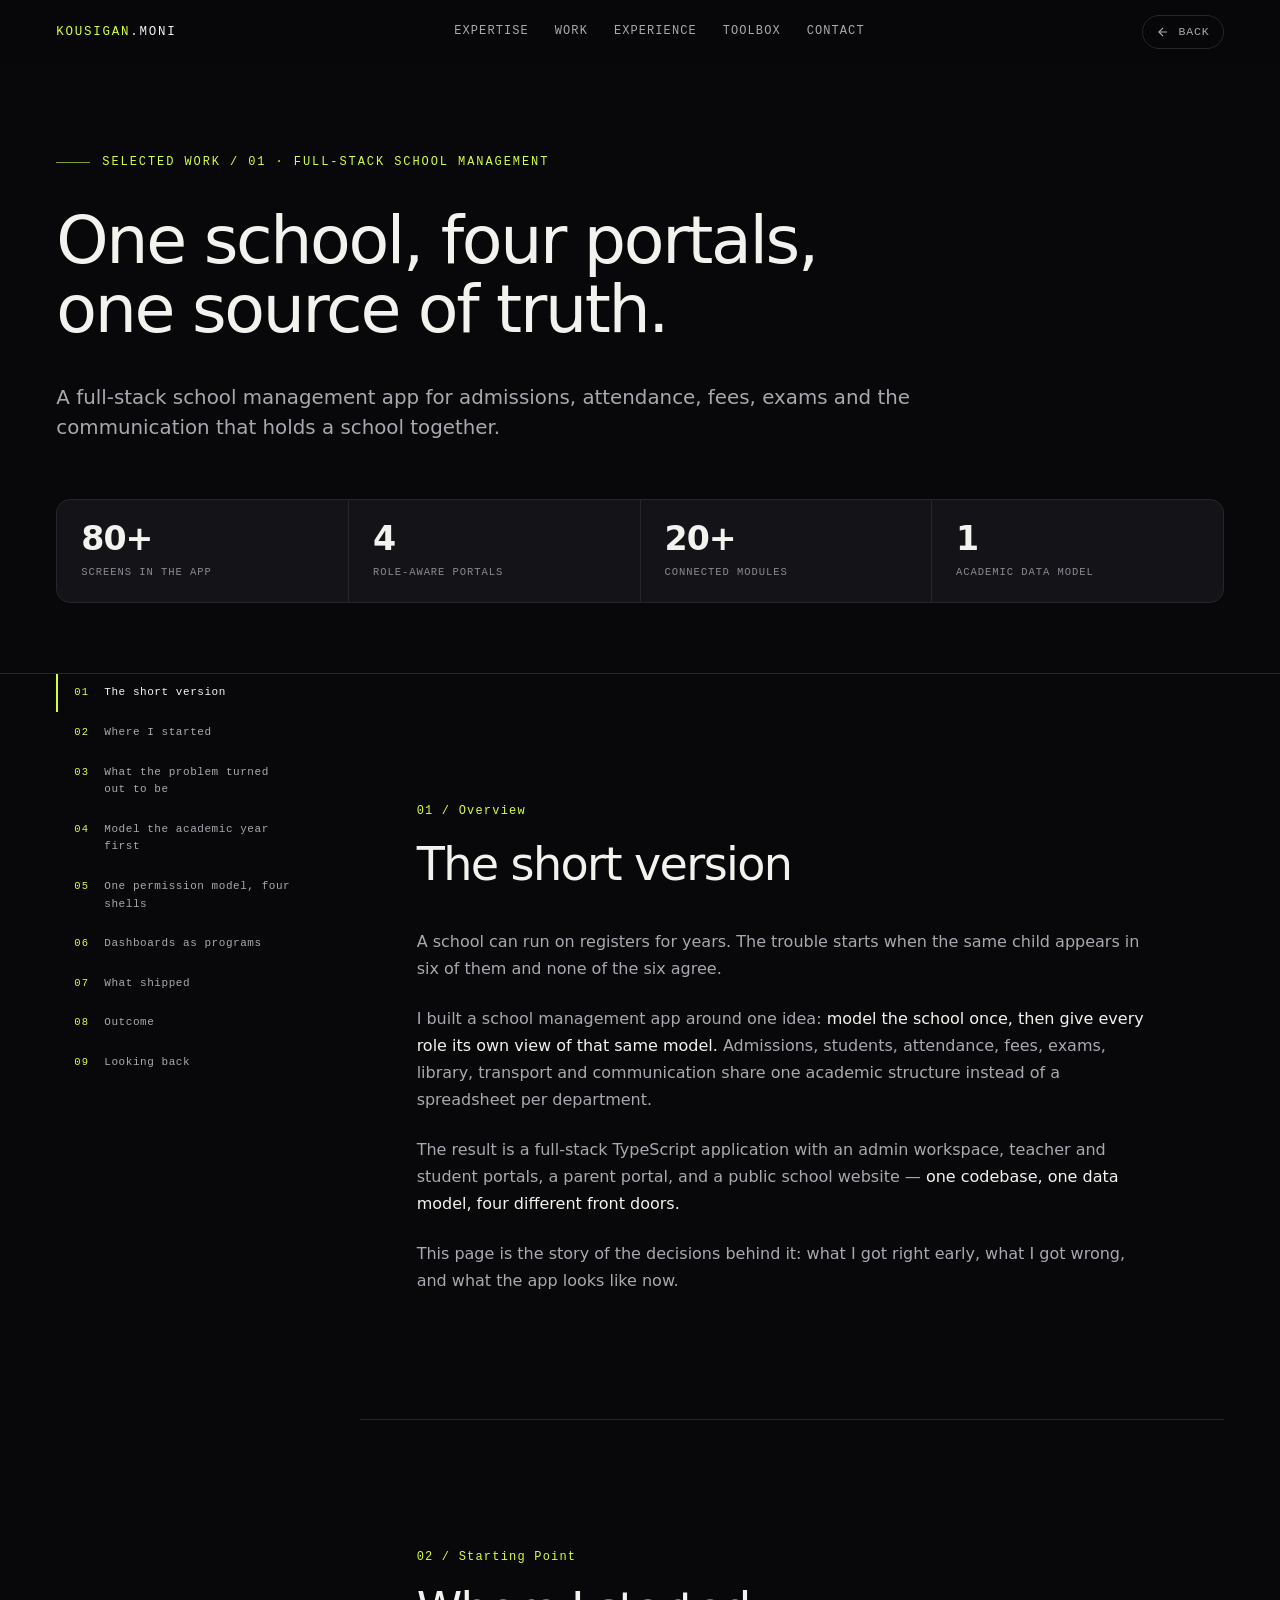
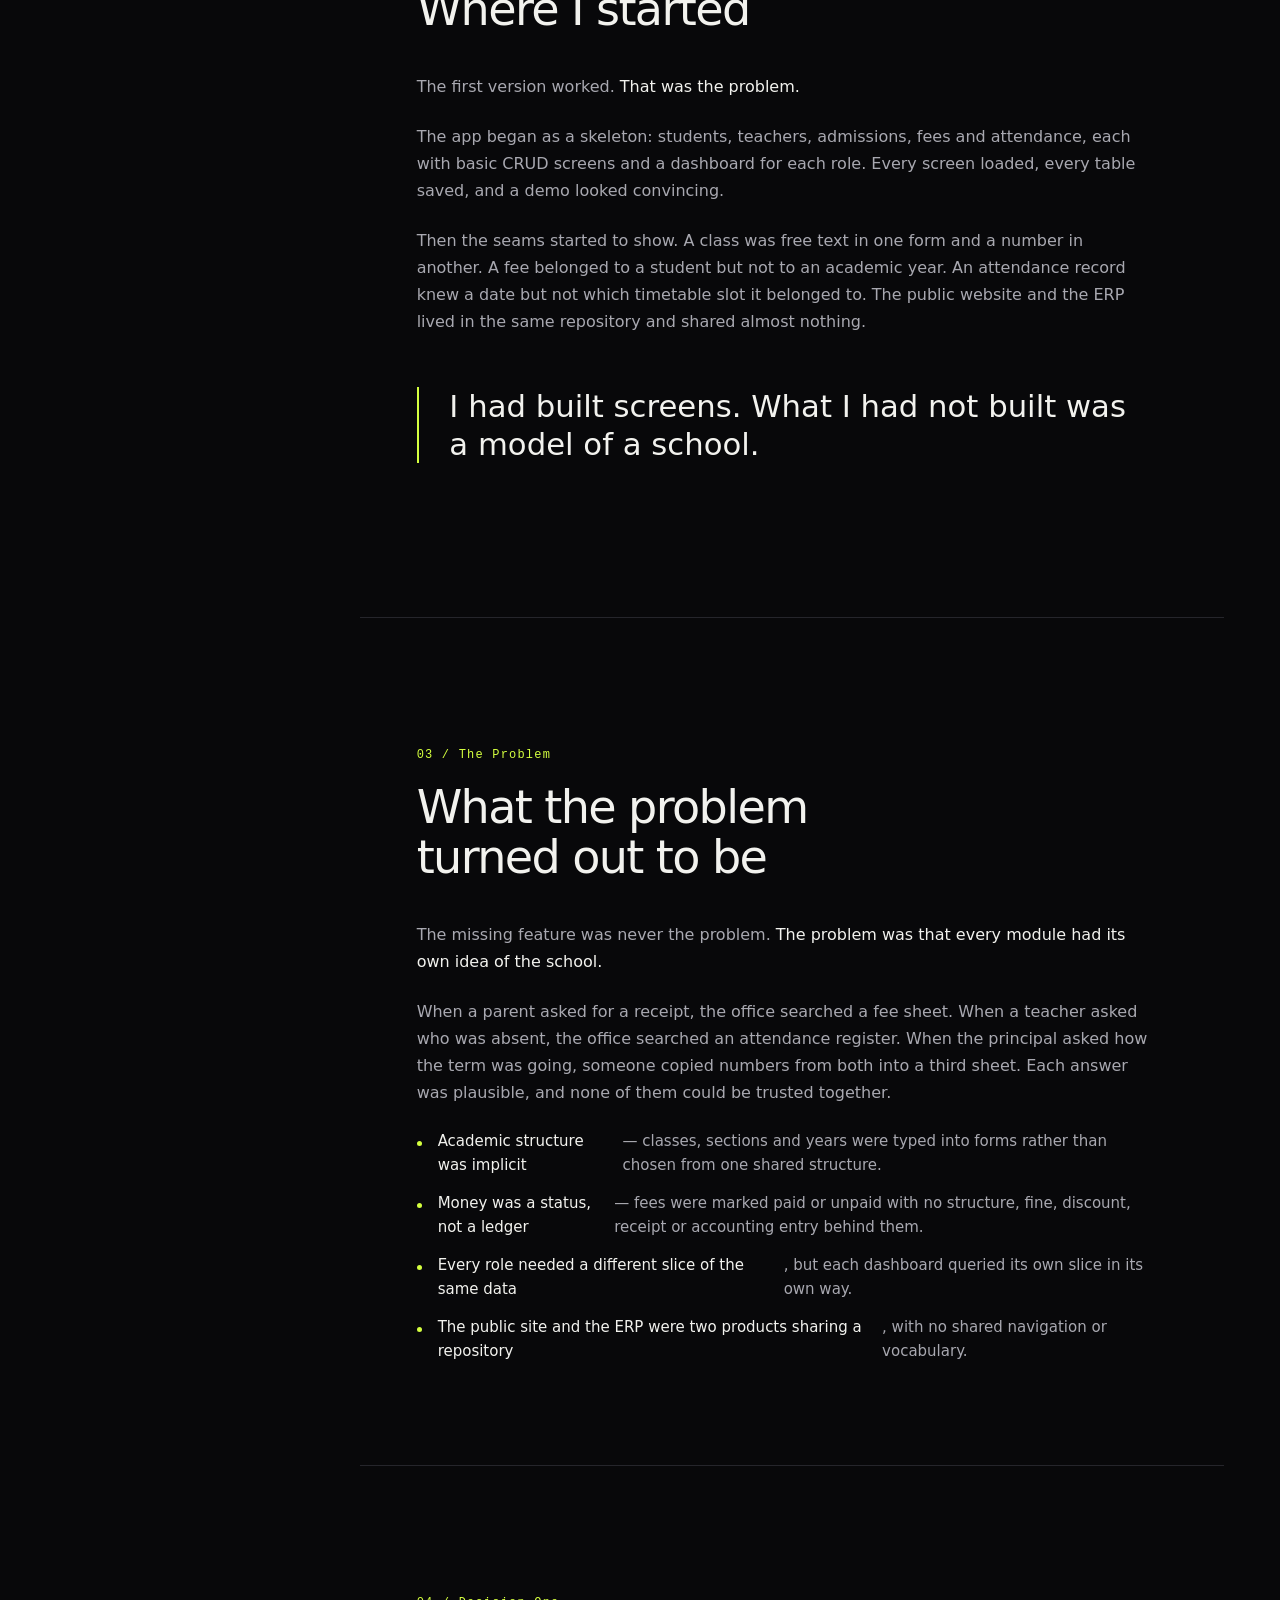
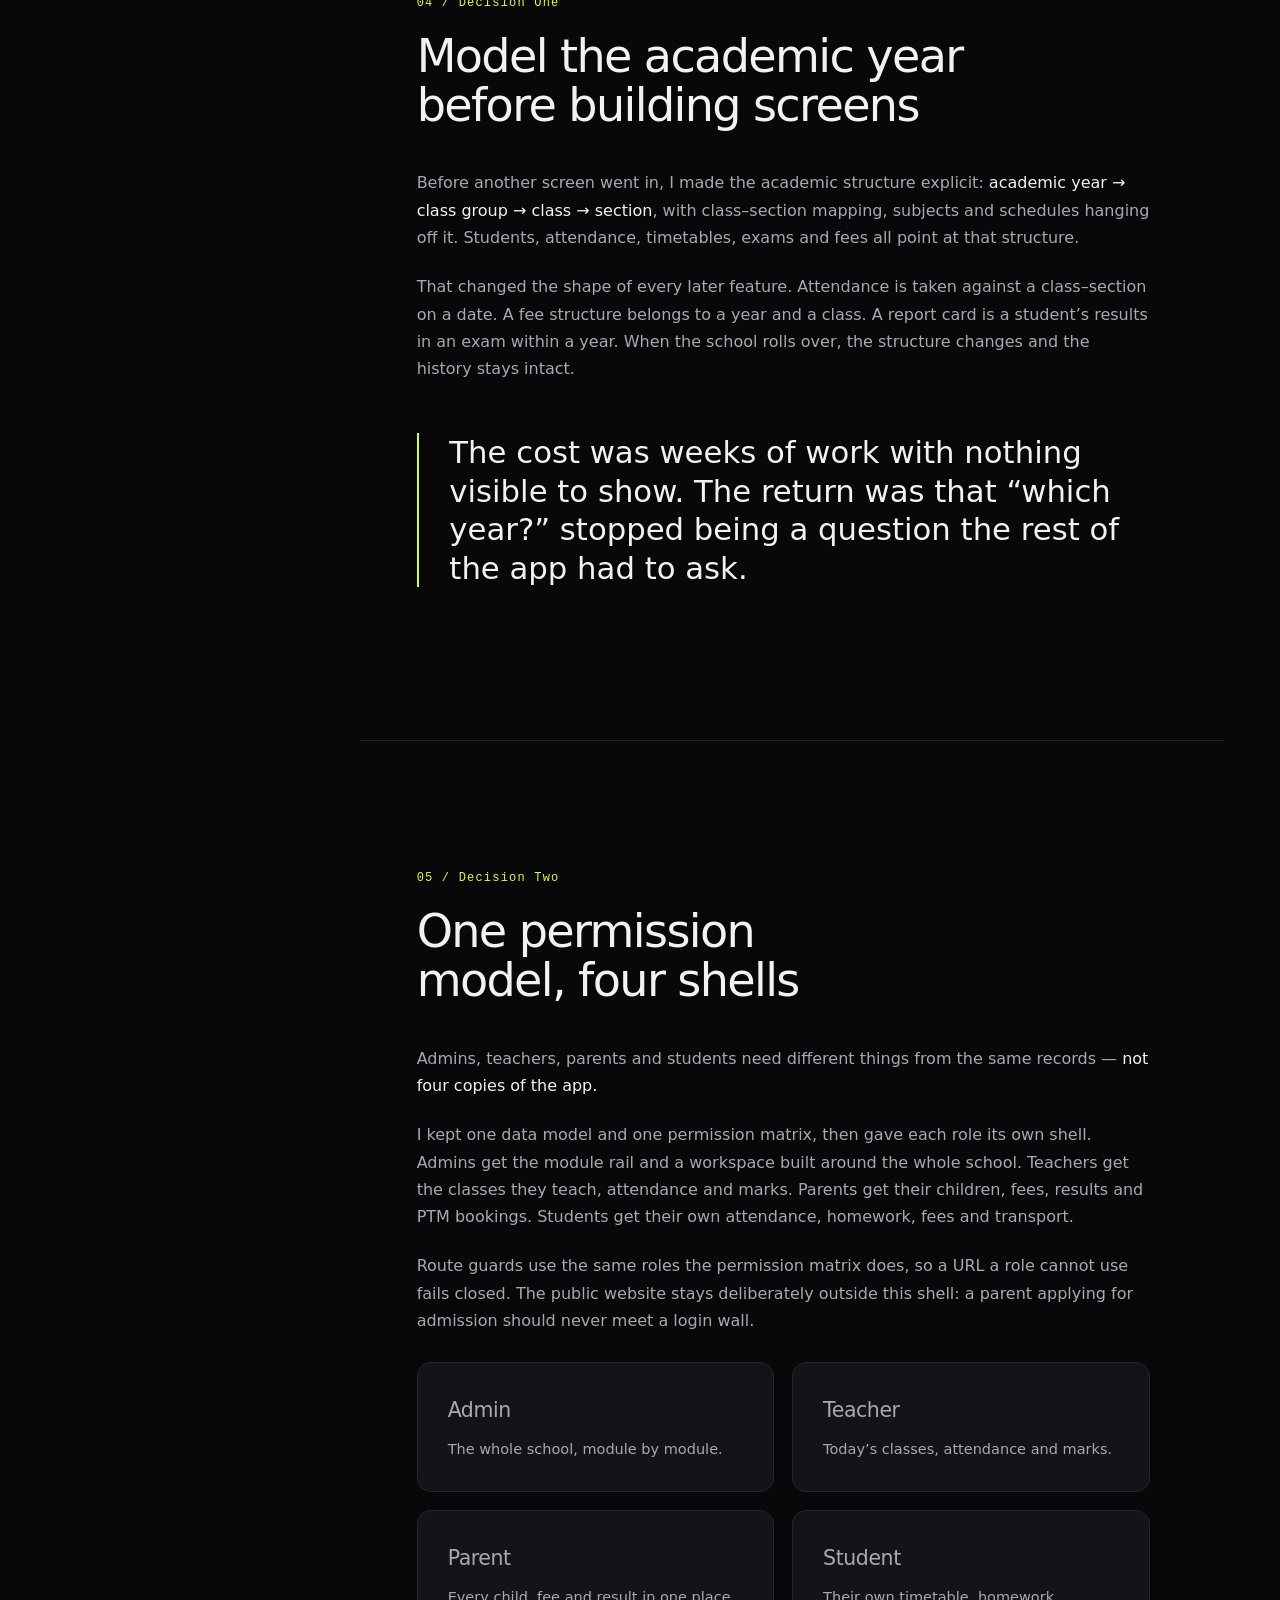
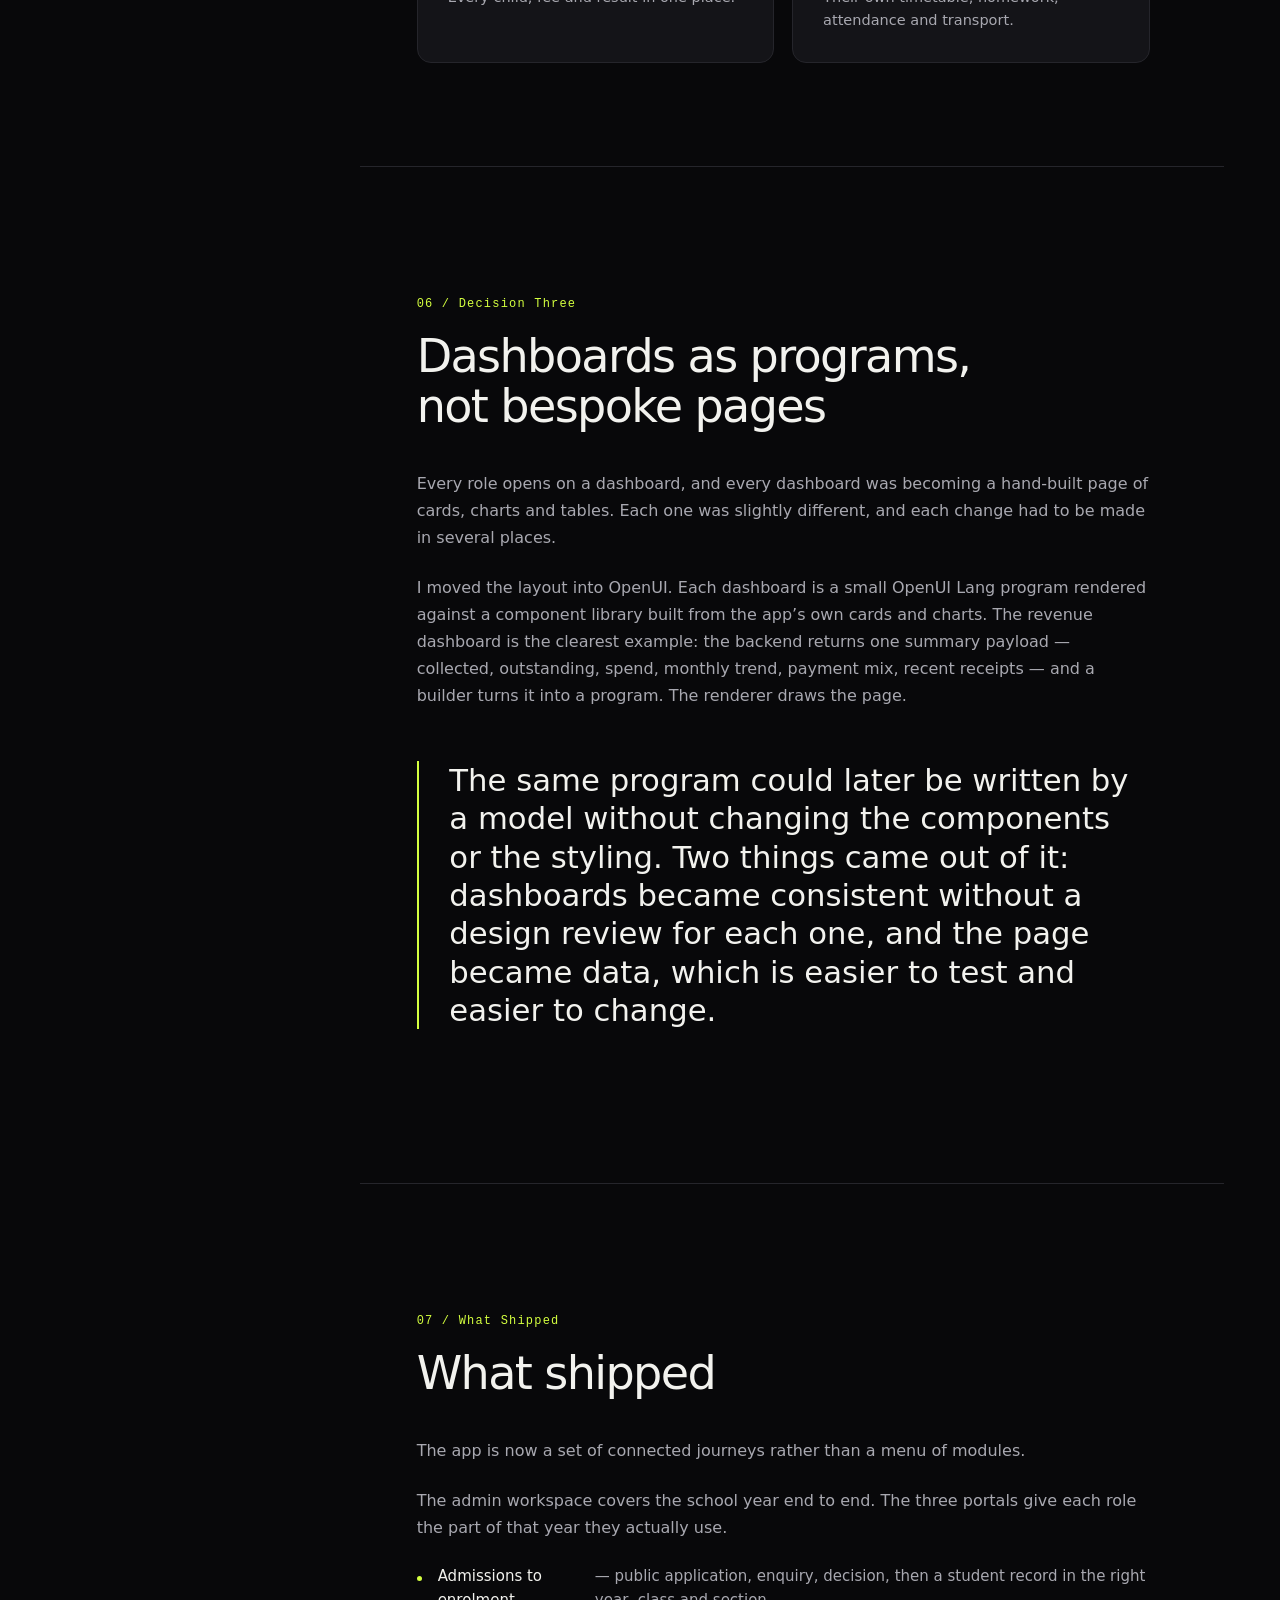
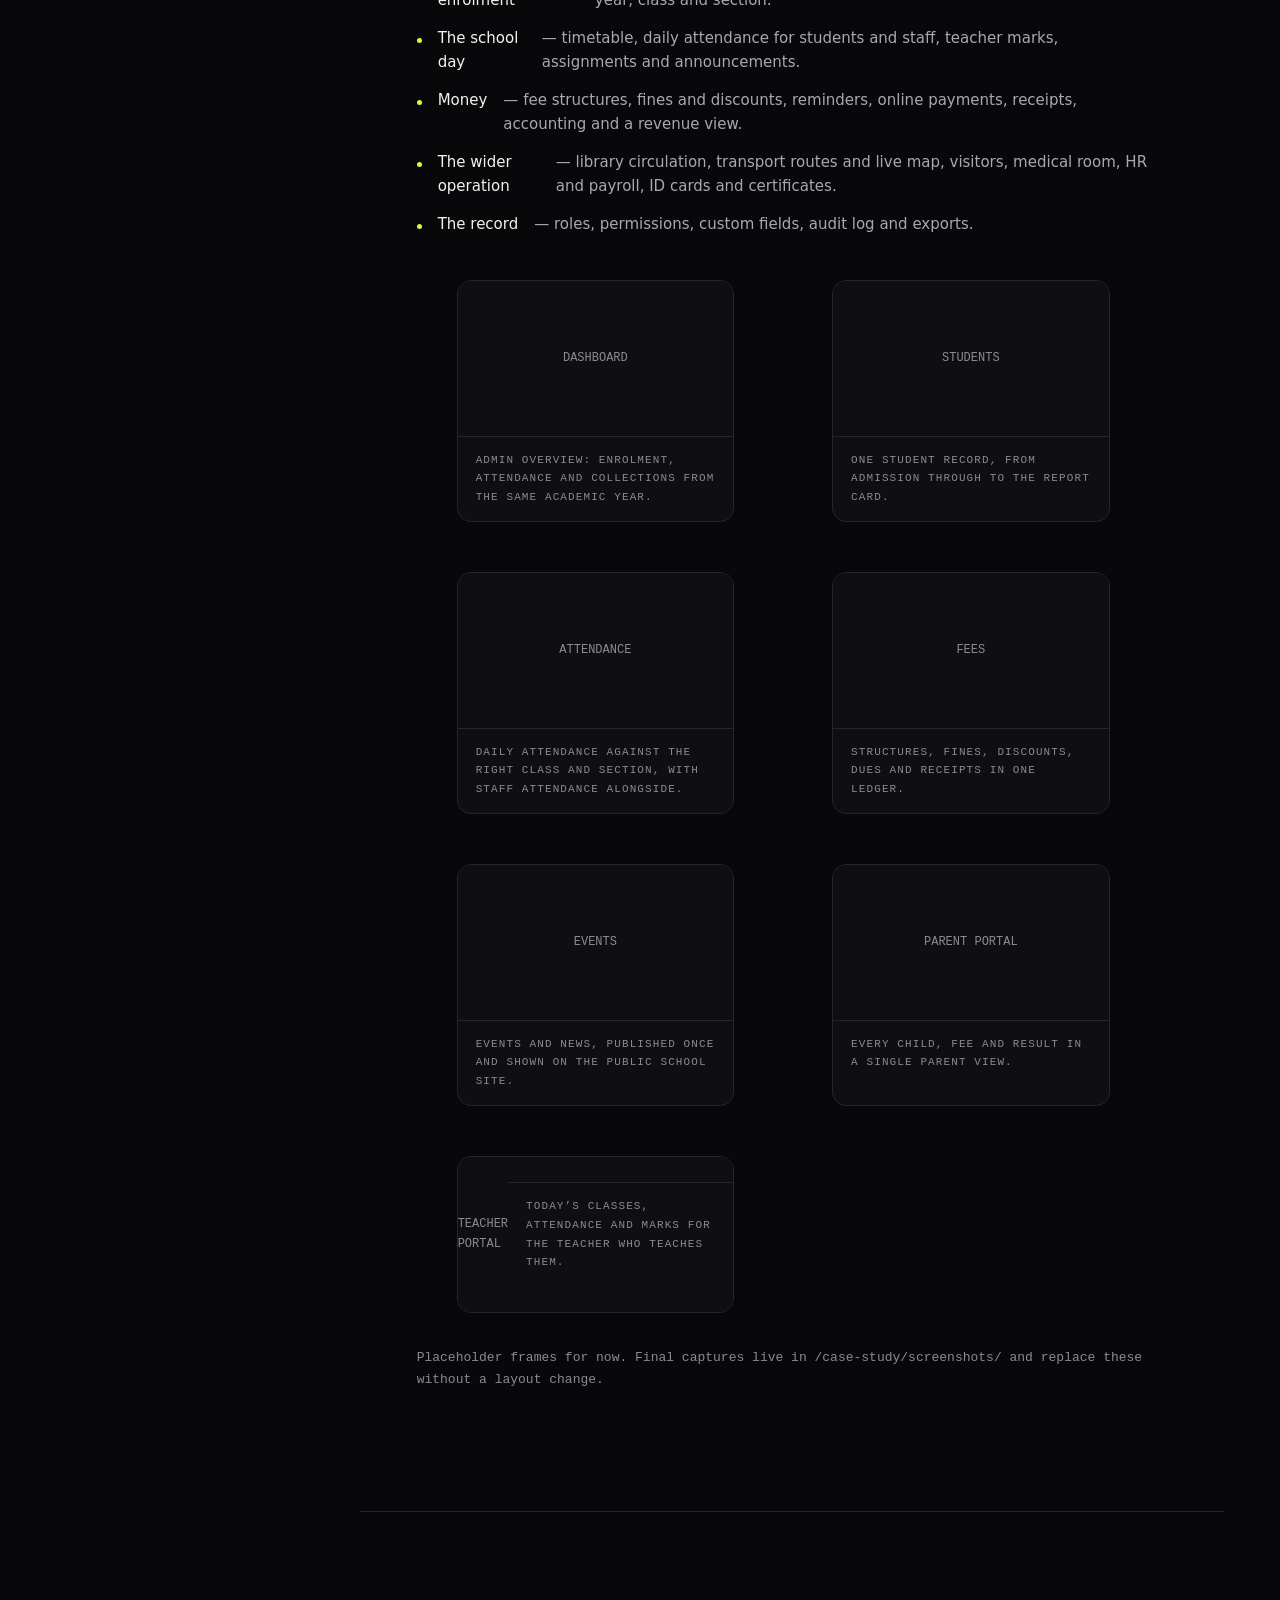
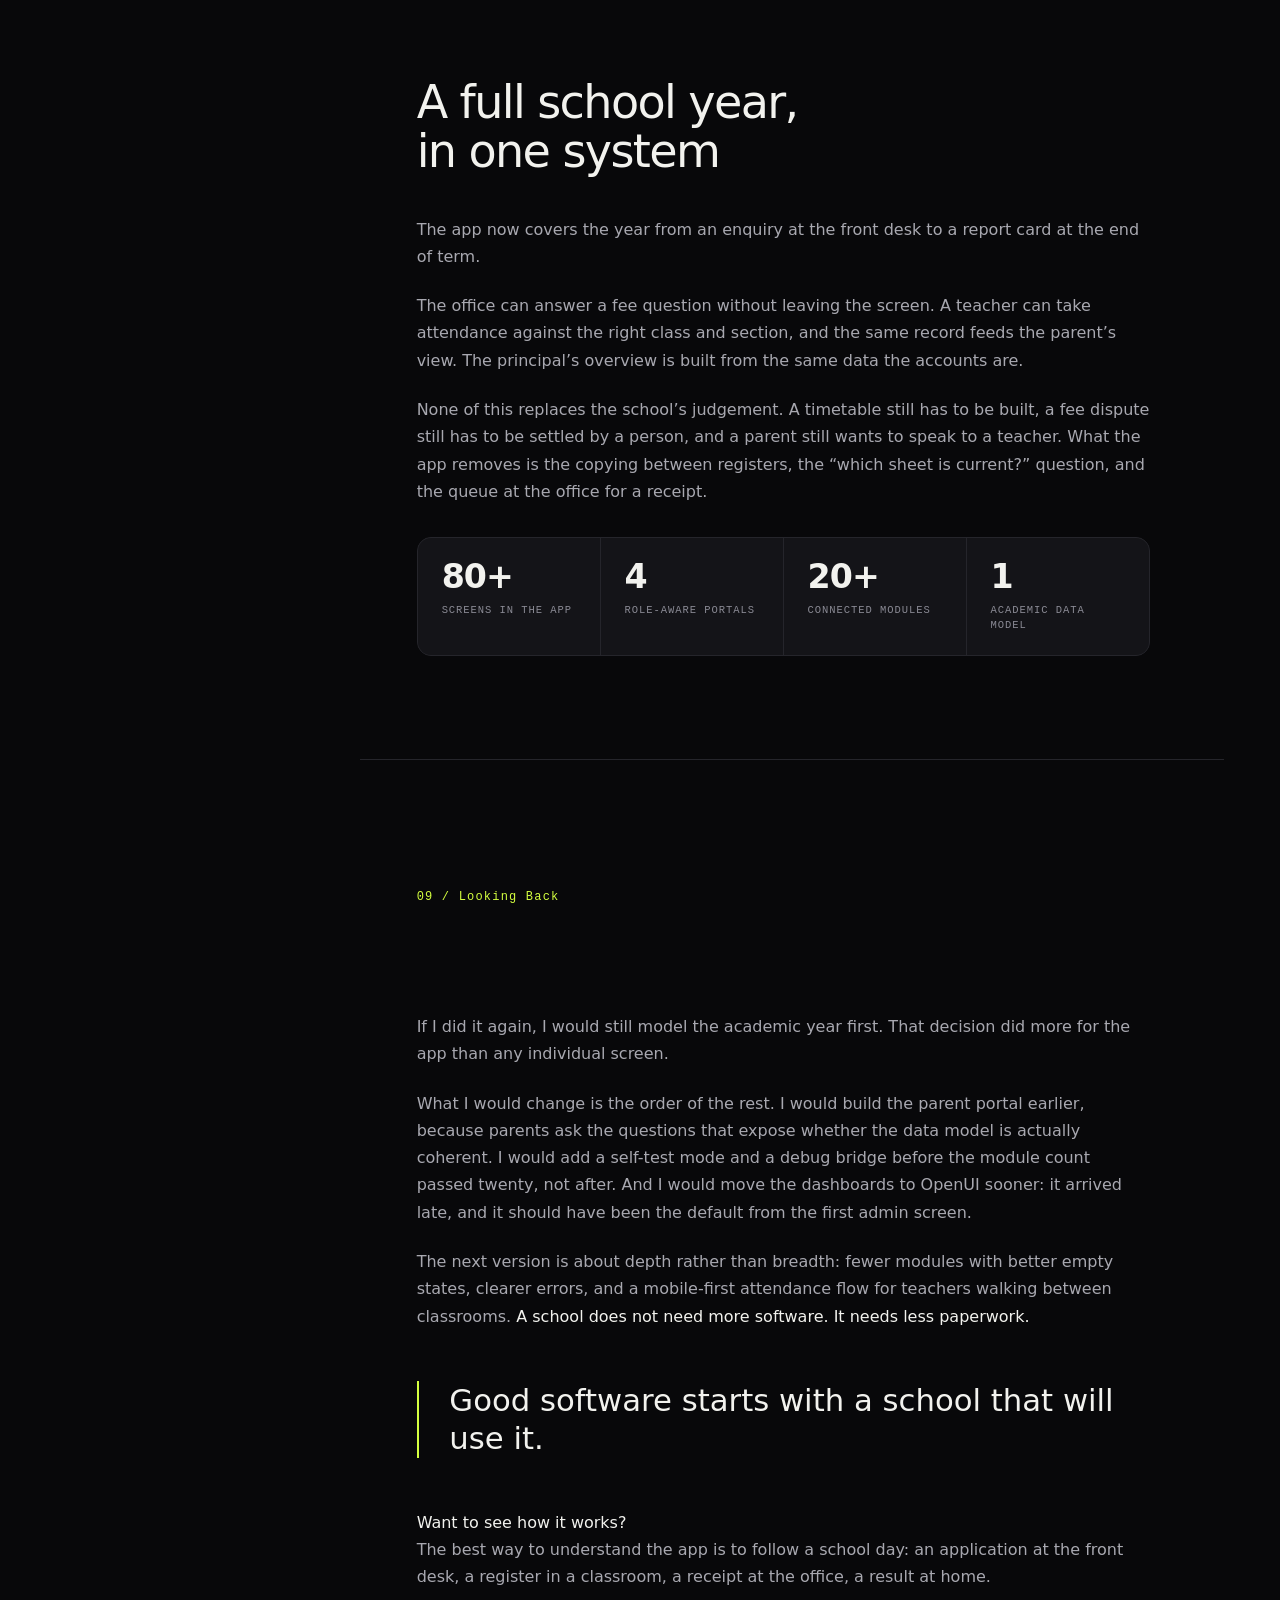
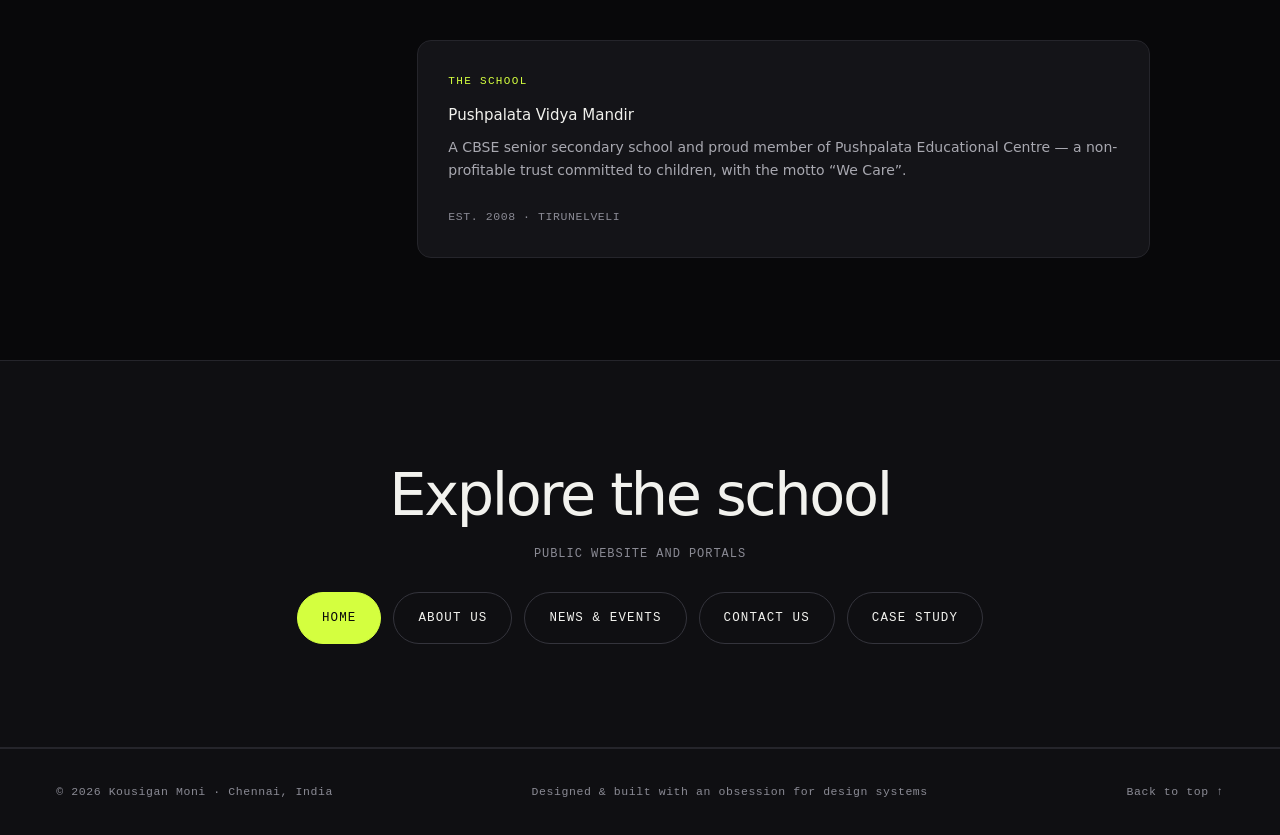
==== case-study/index.html @ 6a58cc7e "style: update case study toc-item padding and border" ====
<!DOCTYPE html>
<html lang="en">
<head>
<meta charset="utf-8">
<meta name="viewport" content="width=device-width, initial-scale=1">
<title>Pushpalata Vidya Mandir — School Management System · Kousigan Moni</title>
<meta name="description" content="A full-stack school management app for admissions, attendance, fees, exams and communication. Four role-aware portals, one source of truth.">
<meta name="theme-color" content="#08080A">
<link rel="canonical" href="https://portfolio.inkstellar.in/case-study/">
<style>
  :root{
    --bg:#08080A;
    --bg-2:#0F0F12;
    --surface:#141418;
    --line:#25252B;
    --line-2:#34343C;
    --fg:#F2F2EE;
    --fg-2:#A8A8B0;
    --fg-3:#8A8A94;
    --accent:#D4FF3F;
    --accent-dim:rgba(212,255,63,.14);
    --radius:14px;
    --pad:clamp(20px,4.4vw,72px);
    --maxw:1440px;
    --ease:cubic-bezier(.22,.61,.36,1);
    --mono:'JetBrains Mono',ui-monospace,SFMono-Regular,Menlo,monospace;
    --sans:'Inter',system-ui,-apple-system,'Segoe UI',sans-serif;
    --display:'Inter Tight','Inter',system-ui,sans-serif;
  }

  *,*::before,*::after{box-sizing:border-box}
  html{-webkit-text-size-adjust:100%;scroll-behavior:smooth}
  body{
    margin:0;background:var(--bg);color:var(--fg);
    font-family:var(--sans);font-size:16px;line-height:1.6;
    font-weight:400;-webkit-font-smoothing:antialiased;text-rendering:optimizeLegibility;
    overflow-x:hidden;
  }
  img,svg{display:block;max-width:100%}
  a{color:inherit;text-decoration:none}
  button{font:inherit;color:inherit;background:none;border:0;cursor:pointer}

  :focus-visible{outline:2px solid var(--accent);outline-offset:3px;border-radius:4px}
  .skip{
    position:absolute;left:var(--pad);top:-100px;z-index:200;
    background:var(--accent);color:#0A0A0A;font-weight:600;font-size:14px;
    padding:12px 18px;border-radius:8px;transition:top .18s var(--ease);
  }
  .skip:focus{top:16px}
  .vh{position:absolute;width:1px;height:1px;padding:0;margin:-1px;overflow:hidden;clip:rect(0 0 0 0);white-space:nowrap;border:0}

  .wrap{max-width:var(--maxw);margin:0 auto;padding-inline:var(--pad)}
  .rule{height:1px;background:var(--line);border:0;margin:0}

  /* nav */
  header.nav{
    position:fixed;top:0;left:0;right:0;z-index:100;
    backdrop-filter:blur(14px);-webkit-backdrop-filter:blur(14px);
    background:color-mix(in srgb,var(--bg) 78%,transparent);
    border-bottom:1px solid transparent;transition:border-color .3s var(--ease);
  }
  header.nav.stuck{border-bottom-color:var(--line)}
  .nav-in{display:flex;align-items:center;justify-content:space-between;gap:24px;height:64px}
  .mark{font-family:var(--mono);font-size:12.5px;letter-spacing:.14em;text-transform:uppercase;font-weight:500}
  .mark b{color:var(--accent);font-weight:500}
  .nav-links{display:flex;gap:26px;align-items:center}
  .nav-links a{
    font-family:var(--mono);font-size:12px;letter-spacing:.09em;text-transform:uppercase;
    color:var(--fg-2);transition:color .2s var(--ease);
  }
  .nav-links a:hover{color:var(--fg)}
  .back{
    display:inline-flex;align-items:center;gap:8px;
    font-family:var(--mono);font-size:11.5px;letter-spacing:.08em;text-transform:uppercase;
    color:var(--fg-2);border:1px solid var(--line);border-radius:999px;padding:7px 13px;
    transition:.2s var(--ease);
  }
  .back:hover{color:var(--fg);border-color:var(--line-2)}
  @media (max-width:880px){.nav-links{display:none}}

  /* hero */
  .case-hero{
    padding-top:clamp(120px,17vh,190px);padding-bottom:clamp(40px,6vw,70px);
    border-bottom:1px solid var(--line);
  }
  .eyebrow{
    font-family:var(--mono);font-size:12px;letter-spacing:.16em;text-transform:uppercase;
    color:var(--accent);margin:0 0 clamp(20px,3vw,34px);display:flex;align-items:center;gap:12px;
  }
  .eyebrow::before{content:"";width:34px;height:1px;background:var(--accent);opacity:.6}
  .case-title{
    font-family:var(--display);font-weight:500;margin:0;
    font-size:clamp(32px,5.2vw,72px);line-height:1.04;letter-spacing:-.035em;
    max-width:18ch;text-wrap:balance;
  }
  .case-lede{
    font-size:clamp(17px,1.55vw,21px);line-height:1.52;color:var(--fg-2);
    max-width:70ch;margin:clamp(24px,3vw,40px) 0 0;
  }

  /* metrics bar */
  .metrics-bar{
    display:grid;grid-template-columns:repeat(auto-fit,minmax(140px,1fr));
    gap:1px;background:var(--line);border:1px solid var(--line);border-radius:var(--radius);
    overflow:hidden;margin-top:clamp(34px,4.4vw,56px);
  }
  .metric{background:var(--surface);padding:22px 24px}
  .metric b{
    display:block;font-family:var(--display);font-weight:600;color:var(--fg);
    font-size:clamp(24px,2.6vw,34px);letter-spacing:-.03em;line-height:1.05;
  }
  .metric span{
    display:block;margin-top:8px;font-family:var(--mono);font-size:10.5px;
    letter-spacing:.09em;text-transform:uppercase;color:var(--fg-3);line-height:1.45;
  }

  /* toc */
  .toc-side{
    position:sticky;
    top:clamp(90px,12vh,120px);
    align-self:start;
    display:flex;flex-direction:column;gap:2px;
  }
  .toc-item{
    display:flex;gap:12px;align-items:baseline;
    padding:10px 0 10px 16px;
    border-left:2px solid transparent;
    transition:border-color .2s var(--ease),background .2s var(--ease);
  }
  .toc-item:hover{border-left-color:var(--line-2)}
  .toc-item.active{border-left-color:var(--accent)}
  .toc-num{
    font-family:var(--mono);font-size:10.5px;color:var(--accent);
    letter-spacing:.1em;flex:none;min-width:18px;
  }
  .toc-link{
    font-family:var(--mono);font-size:11px;letter-spacing:.05em;
    color:var(--fg-2);transition:color .2s var(--ease);
  }
  .toc-link:hover{color:var(--fg)}
  .toc-item.active .toc-link{color:var(--fg)}

  .case-layout{
    display:grid;
    grid-template-columns:minmax(200px,240px) 1fr;
    gap:clamp(40px,5vw,80px);
    align-items:start;
  }

  @media (max-width:920px){
    .case-layout{grid-template-columns:1fr}
    .toc-side{
      position:relative;top:0;
      flex-direction:row;flex-wrap:wrap;gap:8px;
      border-bottom:1px solid var(--line);
      padding-bottom:18px;margin-bottom:clamp(40px,6vw,70px);
    }
    .toc-item{border-left:0;border-bottom:2px solid var(--line);padding:8px 0}
    .toc-item.active{border-bottom-color:var(--accent)}
  }
  .case-section{
    padding-top:clamp(80px,10vw,140px);
    padding-bottom:clamp(60px,8vw,110px);
    border-bottom:1px solid var(--line);
  }
  .case-section:last-child{border-bottom:0}
  .sec-num{
    font-family:var(--mono);font-size:12px;color:var(--accent);
    letter-spacing:.1em;display:block;margin-bottom:18px;
  }
  .sec-heading{
    font-family:var(--display);font-weight:500;letter-spacing:-.035em;
    font-size:clamp(26px,3.6vw,48px);line-height:1.08;margin:0 0 clamp(24px,3vw,40px);
    max-width:22ch;text-wrap:balance;
  }
  .body{
    font-size:clamp(16px,1.2vw,18px);line-height:1.7;color:var(--fg-2);
    max-width:72ch;
  }
  .body p{margin:0 0 1.4em}
  .body strong{color:var(--fg);font-weight:500}
  .body a{color:var(--accent);text-decoration:underline;text-underline-offset:3px}
  .body a:hover{color:#E2FF6B}

  /* pull quote */
  .pull{
    font-family:var(--display);font-weight:500;font-size:clamp(22px,2.4vw,32px);
    line-height:1.25;color:var(--fg);margin:clamp(30px,4vw,60px) 0;
    padding-left:clamp(20px,2.4vw,36px);border-left:2px solid var(--accent);
    max-width:52ch;
  }

  /* lists */
  .chunk-list{list-style:none;margin:0;padding:0;display:grid;gap:14px}
  .chunk-list li{
    display:flex;gap:16px;align-items:baseline;
    font-size:clamp(15px,1.15vw,17px);color:var(--fg-2);line-height:1.6;
  }
  .chunk-list li::before{
    content:"";width:5px;height:5px;border-radius:50%;background:var(--accent);flex:none;margin-top:9px;
  }

  /* role cards */
  .roles{display:grid;gap:18px;grid-template-columns:repeat(auto-fit,minmax(240px,1fr));margin-top:28px}
  .role{
    background:var(--surface);border:1px solid var(--line);border-radius:var(--radius);
    padding:clamp(22px,2.4vw,30px);
  }
  .role h4{
    font-family:var(--display);font-weight:500;font-size:clamp(18px,1.6vw,22px);
    margin:0 0 10px;letter-spacing:-.02em;
  }
  .role p{margin:0;font-size:14.5px;color:var(--fg-2);line-height:1.6}

  /* screens grid */
  .screens{
    display:grid;gap:18px;grid-template-columns:repeat(auto-fit,minmax(280px,1fr));margin-top:28px;
  }
  .screen{
    background:var(--bg-2);border:1px solid var(--line);border-radius:var(--radius);
    overflow:hidden;
  }
  .screen figcaption{
    padding:14px 18px;border-top:1px solid var(--line);
    font-family:var(--mono);font-size:11px;letter-spacing:.1em;
    text-transform:uppercase;color:var(--fg-3);
  }

  /* final cta */
  .final-cta{
    background:var(--bg-2);border-top:1px solid var(--line);border-bottom:1px solid var(--line);
    padding-block:clamp(60px,8vw,110px);text-align:center;
  }
  .final-cta h2{
    font-family:var(--display);font-weight:500;letter-spacing:-.04em;
    font-size:clamp(28px,4.6vw,60px);line-height:1.08;margin:0 0 18px;
  }
  .final-cta p{
    font-family:var(--mono);font-size:12px;letter-spacing:.08em;
    text-transform:uppercase;color:var(--fg-3);margin:0 0 28px;
  }
  .btn{
    display:inline-flex;align-items:center;gap:10px;
    font-family:var(--mono);font-size:12.5px;letter-spacing:.09em;text-transform:uppercase;
    padding:15px 24px;border-radius:999px;border:1px solid var(--line-2);
    transition:.28s var(--ease);color:var(--fg);
  }
  .btn:hover{border-color:var(--fg-2);background:var(--surface)}
  .btn.primary{background:var(--accent);color:#0A0A0A;border-color:var(--accent);font-weight:500}
  .btn.primary:hover{background:#E2FF6B;border-color:#E2FF6B}

  footer{
    padding-block:34px;border-top:1px solid var(--line);background:var(--bg-2);
  }
  .foot{
    display:flex;justify-content:space-between;gap:18px;flex-wrap:wrap;
    font-family:var(--mono);font-size:11.5px;letter-spacing:.05em;color:var(--fg-3);
  }
  .foot a:hover{color:var(--accent)}

  /* reveal */
  .rv{opacity:0;transform:translateY(20px);transition:opacity .75s var(--ease),transform .75s var(--ease)}
  .rv.in{opacity:1;transform:none}

  @media (prefers-reduced-motion:reduce){
    html{scroll-behavior:auto}
    .rv{opacity:1;transform:none;transition:none}
    *{transition-duration:.01ms !important}
  }
  @media (max-width:620px){
    .toc-item{border-right:0;border-bottom:1px solid var(--line)}
    .toc-item:last-child{border-bottom:0}
  }
</style>
</head>
<body>

<a class="skip" href="#main">Skip to content</a>

<header class="nav" id="nav">
  <div class="wrap nav-in">
    <a class="mark" href="/"><b>Kousigan</b>.Moni</a>
    <nav class="nav-links" aria-label="Sections">
      <a href="/#expertise">Expertise</a>
      <a href="/#work">Work</a>
      <a href="/#experience">Experience</a>
      <a href="/#toolbox">Toolbox</a>
      <a href="/#contact">Contact</a>
    </nav>
    <a class="back" href="/#work">
      <svg width="14" height="14" viewBox="0 0 24 24" fill="none" stroke="currentColor" stroke-width="2" aria-hidden="true"><path d="M19 12H5m7 7-7-7 7-7"/></svg>
      Back
    </a>
  </div>
</header>

<main id="main">

  <!-- ================= HERO ================= -->
  <section class="case-hero">
    <div class="wrap">
      <p class="eyebrow rv">Selected Work / 01 · Full-Stack School Management</p>
      <h1 class="case-title rv">One school, four portals,<br>one source of truth.</h1>
      <p class="case-lede rv">
        A full-stack school management app for admissions, attendance, fees, exams and the communication that holds a school together.
      </p>

      <div class="metrics-bar rv">
        <div class="metric"><b>80+</b><span>Screens in the app</span></div>
        <div class="metric"><b>4</b><span>Role-aware portals</span></div>
        <div class="metric"><b>20+</b><span>Connected modules</span></div>
        <div class="metric"><b>1</b><span>Academic data model</span></div>
      </div>
    </div>
  </section>

  <!-- ================= TOC ================= -->
  <div class="wrap case-layout">
    <nav class="toc-side" aria-label="Case study sections">
      <a class="toc-item" href="#sec-1"><span class="toc-num">01</span><span class="toc-link">The short version</span></a>
      <a class="toc-item" href="#sec-2"><span class="toc-num">02</span><span class="toc-link">Where I started</span></a>
      <a class="toc-item" href="#sec-3"><span class="toc-num">03</span><span class="toc-link">What the problem turned out to be</span></a>
      <a class="toc-item" href="#sec-4"><span class="toc-num">04</span><span class="toc-link">Model the academic year first</span></a>
      <a class="toc-item" href="#sec-5"><span class="toc-num">05</span><span class="toc-link">One permission model, four shells</span></a>
      <a class="toc-item" href="#sec-6"><span class="toc-num">06</span><span class="toc-link">Dashboards as programs</span></a>
      <a class="toc-item" href="#sec-7"><span class="toc-num">07</span><span class="toc-link">What shipped</span></a>
      <a class="toc-item" href="#sec-8"><span class="toc-num">08</span><span class="toc-link">Outcome</span></a>
      <a class="toc-item" href="#sec-9"><span class="toc-num">09</span><span class="toc-link">Looking back</span></a>
    </nav>

    <div class="case-content">
  <!-- ================= 01 OVERVIEW ================= -->
  <section id="sec-1" class="case-section">
    <div class="wrap">
      <span class="sec-num rv">01 / Overview</span>
      <h2 class="sec-heading rv">The short version</h2>
      <div class="body rv">
        <p>A school can run on registers for years. The trouble starts when the same child appears in six of them and none of the six agree.</p>
        <p>I built a school management app around one idea: <strong>model the school once, then give every role its own view of that same model.</strong> Admissions, students, attendance, fees, exams, library, transport and communication share one academic structure instead of a spreadsheet per department.</p>
        <p>The result is a full-stack TypeScript application with an admin workspace, teacher and student portals, a parent portal, and a public school website — <strong>one codebase, one data model, four different front doors.</strong></p>
        <p>This page is the story of the decisions behind it: what I got right early, what I got wrong, and what the app looks like now.</p>
      </div>
    </div>
  </section>

  <!-- ================= 02 STARTING POINT ================= -->
  <section id="sec-2" class="case-section">
    <div class="wrap">
      <span class="sec-num rv">02 / Starting Point</span>
      <h2 class="sec-heading rv">Where I started</h2>
      <div class="body rv">
        <p>The first version worked. <strong>That was the problem.</strong></p>
        <p>The app began as a skeleton: students, teachers, admissions, fees and attendance, each with basic CRUD screens and a dashboard for each role. Every screen loaded, every table saved, and a demo looked convincing.</p>
        <p>Then the seams started to show. A class was free text in one form and a number in another. A fee belonged to a student but not to an academic year. An attendance record knew a date but not which timetable slot it belonged to. The public website and the ERP lived in the same repository and shared almost nothing.</p>
        <div class="pull">I had built screens. What I had not built was a model of a school.</div>
      </div>
    </div>
  </section>

  <!-- ================= 03 THE PROBLEM ================= -->
  <section id="sec-3" class="case-section">
    <div class="wrap">
      <span class="sec-num rv">03 / The Problem</span>
      <h2 class="sec-heading rv">What the problem turned out to be</h2>
      <div class="body rv">
        <p>The missing feature was never the problem. <strong>The problem was that every module had its own idea of the school.</strong></p>
        <p>When a parent asked for a receipt, the office searched a fee sheet. When a teacher asked who was absent, the office searched an attendance register. When the principal asked how the term was going, someone copied numbers from both into a third sheet. Each answer was plausible, and none of them could be trusted together.</p>
        <ul class="chunk-list">
          <li><strong>Academic structure was implicit</strong> — classes, sections and years were typed into forms rather than chosen from one shared structure.</li>
          <li><strong>Money was a status, not a ledger</strong> — fees were marked paid or unpaid with no structure, fine, discount, receipt or accounting entry behind them.</li>
          <li><strong>Every role needed a different slice of the same data</strong>, but each dashboard queried its own slice in its own way.</li>
          <li><strong>The public site and the ERP were two products sharing a repository</strong>, with no shared navigation or vocabulary.</li>
        </ul>
      </div>
    </div>
  </section>

  <!-- ================= 04 MODEL THE ACADEMIC YEAR ================= -->
  <section id="sec-4" class="case-section">
    <div class="wrap">
      <span class="sec-num rv">04 / Decision One</span>
      <h2 class="sec-heading rv">Model the academic year before building screens</h2>
      <div class="body rv">
        <p>Before another screen went in, I made the academic structure explicit: <strong>academic year → class group → class → section</strong>, with class–section mapping, subjects and schedules hanging off it. Students, attendance, timetables, exams and fees all point at that structure.</p>
        <p>That changed the shape of every later feature. Attendance is taken against a class–section on a date. A fee structure belongs to a year and a class. A report card is a student’s results in an exam within a year. When the school rolls over, the structure changes and the history stays intact.</p>
        <div class="pull">The cost was weeks of work with nothing visible to show. The return was that “which year?” stopped being a question the rest of the app had to ask.</div>
      </div>
    </div>
  </section>

  <!-- ================= 05 PERMISSION MODEL ================= -->
  <section id="sec-5" class="case-section">
    <div class="wrap">
      <span class="sec-num rv">05 / Decision Two</span>
      <h2 class="sec-heading rv">One permission model, four shells</h2>
      <div class="body rv">
        <p>Admins, teachers, parents and students need different things from the same records — <strong>not four copies of the app.</strong></p>
        <p>I kept one data model and one permission matrix, then gave each role its own shell. Admins get the module rail and a workspace built around the whole school. Teachers get the classes they teach, attendance and marks. Parents get their children, fees, results and PTM bookings. Students get their own attendance, homework, fees and transport.</p>
        <p>Route guards use the same roles the permission matrix does, so a URL a role cannot use fails closed. The public website stays deliberately outside this shell: a parent applying for admission should never meet a login wall.</p>

        <div class="roles">
          <div class="role rv">
            <h4>Admin</h4>
            <p>The whole school, module by module.</p>
          </div>
          <div class="role rv">
            <h4>Teacher</h4>
            <p>Today’s classes, attendance and marks.</p>
          </div>
          <div class="role rv">
            <h4>Parent</h4>
            <p>Every child, fee and result in one place.</p>
          </div>
          <div class="role rv">
            <h4>Student</h4>
            <p>Their own timetable, homework, attendance and transport.</p>
          </div>
        </div>
      </div>
    </div>
  </section>

  <!-- ================= 06 DASHBOARDS ================= -->
  <section id="sec-6" class="case-section">
    <div class="wrap">
      <span class="sec-num rv">06 / Decision Three</span>
      <h2 class="sec-heading rv">Dashboards as programs, not bespoke pages</h2>
      <div class="body rv">
        <p>Every role opens on a dashboard, and every dashboard was becoming a hand-built page of cards, charts and tables. Each one was slightly different, and each change had to be made in several places.</p>
        <p>I moved the layout into OpenUI. Each dashboard is a small OpenUI Lang program rendered against a component library built from the app’s own cards and charts. The revenue dashboard is the clearest example: the backend returns one summary payload — collected, outstanding, spend, monthly trend, payment mix, recent receipts — and a builder turns it into a program. The renderer draws the page.</p>
        <div class="pull">The same program could later be written by a model without changing the components or the styling. Two things came out of it: dashboards became consistent without a design review for each one, and the page became data, which is easier to test and easier to change.</div>
      </div>
    </div>
  </section>

  <!-- ================= 07 WHAT SHIPPED ================= -->
  <section id="sec-7" class="case-section">
    <div class="wrap">
      <span class="sec-num rv">07 / What Shipped</span>
      <h2 class="sec-heading rv">What shipped</h2>
      <div class="body rv">
        <p>The app is now a set of connected journeys rather than a menu of modules.</p>
        <p>The admin workspace covers the school year end to end. The three portals give each role the part of that year they actually use.</p>
        <ul class="chunk-list">
          <li><strong>Admissions to enrolment</strong> — public application, enquiry, decision, then a student record in the right year, class and section.</li>
          <li><strong>The school day</strong> — timetable, daily attendance for students and staff, teacher marks, assignments and announcements.</li>
          <li><strong>Money</strong> — fee structures, fines and discounts, reminders, online payments, receipts, accounting and a revenue view.</li>
          <li><strong>The wider operation</strong> — library circulation, transport routes and live map, visitors, medical room, HR and payroll, ID cards and certificates.</li>
          <li><strong>The record</strong> — roles, permissions, custom fields, audit log and exports.</li>
        </ul>

        <div class="screens">
          <figure class="screen rv">
            <div style="aspect-ratio:16/9;background:var(--bg-2);display:flex;align-items:center;justify-content:center;color:var(--fg-3);font-family:var(--mono);font-size:12px;">DASHBOARD</div>
            <figcaption>Admin overview: enrolment, attendance and collections from the same academic year.</figcaption>
          </figure>
          <figure class="screen rv">
            <div style="aspect-ratio:16/9;background:var(--bg-2);display:flex;align-items:center;justify-content:center;color:var(--fg-3);font-family:var(--mono);font-size:12px;">STUDENTS</div>
            <figcaption>One student record, from admission through to the report card.</figcaption>
          </figure>
          <figure class="screen rv">
            <div style="aspect-ratio:16/9;background:var(--bg-2);display:flex;align-items:center;justify-content:center;color:var(--fg-3);font-family:var(--mono);font-size:12px;">ATTENDANCE</div>
            <figcaption>Daily attendance against the right class and section, with staff attendance alongside.</figcaption>
          </figure>
          <figure class="screen rv">
            <div style="aspect-ratio:16/9;background:var(--bg-2);display:flex;align-items:center;justify-content:center;color:var(--fg-3);font-family:var(--mono);font-size:12px;">FEES</div>
            <figcaption>Structures, fines, discounts, dues and receipts in one ledger.</figcaption>
          </figure>
          <figure class="screen rv">
            <div style="aspect-ratio:16/9;background:var(--bg-2);display:flex;align-items:center;justify-content:center;color:var(--fg-3);font-family:var(--mono);font-size:12px;">EVENTS</div>
            <figcaption>Events and news, published once and shown on the public school site.</figcaption>
          </figure>
          <figure class="screen rv">
            <div style="aspect-ratio:16/9;background:var(--bg-2);display:flex;align-items:center;justify-content:center;color:var(--fg-3);font-family:var(--mono);font-size:12px;">PARENT PORTAL</div>
            <figcaption>Every child, fee and result in a single parent view.</figcaption>
          </figure>
          <figure class="screen rv">
            <div style="aspect-ratio:16/9;background:var(--bg-2);display:flex;align-items:center;justify-content:center;color:var(--fg-3);font-family:var(--mono);font-size:12px;">TEACHER PORTAL</figcaption>
            <figcaption>Today’s classes, attendance and marks for the teacher who teaches them.</figcaption>
          </figure>
        </div>

        <p style="margin-top:18px;font-size:13px;color:var(--fg-3);font-family:var(--mono);">Placeholder frames for now. Final captures live in /case-study/screenshots/ and replace these without a layout change.</p>
      </div>
    </div>
  </section>

  <!-- ================= 08 OUTCOME ================= -->
  <section id="sec-8" class="case-section">
    <div class="wrap">
      <span class="sec-num rv">08 / Outcome</span>
      <h2 class="sec-heading rv">A full school year, in one system</h2>
      <div class="body rv">
        <p>The app now covers the year from an enquiry at the front desk to a report card at the end of term.</p>
        <p>The office can answer a fee question without leaving the screen. A teacher can take attendance against the right class and section, and the same record feeds the parent’s view. The principal’s overview is built from the same data the accounts are.</p>
        <p>None of this replaces the school’s judgement. A timetable still has to be built, a fee dispute still has to be settled by a person, and a parent still wants to speak to a teacher. What the app removes is the copying between registers, the “which sheet is current?” question, and the queue at the office for a receipt.</p>

        <div class="metrics-bar rv" style="margin-top:32px;">
          <div class="metric"><b>80+</b><span>Screens in the app</span></div>
          <div class="metric"><b>4</b><span>Role-aware portals</span></div>
          <div class="metric"><b>20+</b><span>Connected modules</span></div>
          <div class="metric"><b>1</b><span>Academic data model</span></div>
        </div>
      </div>
    </div>
  </section>

  <!-- ================= 09 LOOKING BACK ================= -->
  <section id="sec-9" class="case-section">
    <div class="wrap">
      <span class="sec-num rv">09 / Looking Back</span>
      <h2 class="sec-heading rv">Looking back</h2>
      <div class="body rv">
        <p>If I did it again, I would still model the academic year first. That decision did more for the app than any individual screen.</p>
        <p>What I would change is the order of the rest. I would build the parent portal earlier, because parents ask the questions that expose whether the data model is actually coherent. I would add a self-test mode and a debug bridge before the module count passed twenty, not after. And I would move the dashboards to OpenUI sooner: it arrived late, and it should have been the default from the first admin screen.</p>
        <p>The next version is about depth rather than breadth: fewer modules with better empty states, clearer errors, and a mobile-first attendance flow for teachers walking between classrooms. <strong>A school does not need more software. It needs less paperwork.</strong></p>

        <div class="pull">Good software starts with a school that will use it.</div>

        <p style="font-size:clamp(16px,1.2vw,18px);color:var(--fg-2);margin-top:clamp(24px,3vw,40px);">
          <strong style="color:var(--fg);">Want to see how it works?</strong><br>
          The best way to understand the app is to follow a school day: an application at the front desk, a register in a classroom, a receipt at the office, a result at home.
        </p>

        <div style="margin-top:clamp(30px,4vw,50px);padding:clamp(22px,2.4vw,32px);background:var(--surface);border:1px solid var(--line);border-radius:var(--radius);">
          <p style="margin:0 0 12px;font-family:var(--mono);font-size:11px;letter-spacing:.12em;text-transform:uppercase;color:var(--accent);">The School</p>
          <p style="margin:0 0 8px;font-size:15px;color:var(--fg);font-weight:500;">Pushpalata Vidya Mandir</p>
          <p style="margin:0;font-size:14px;color:var(--fg-2);line-height:1.6;">
            A CBSE senior secondary school and proud member of Pushpalata Educational Centre — a non-profitable trust committed to children, with the motto “We Care”.<br><br>
            <span style="font-family:var(--mono);font-size:11.5px;color:var(--fg-3);letter-spacing:.05em;">EST. 2008 · TIRUNELVELI</span>
          </p>
        </div>
      </div>
    </div>
  </section>

    </div>
  </div>

  <!-- ================= FINAL CTA ================= -->
  <section class="final-cta">
    <div class="wrap">
      <h2 class="rv">Explore the school</h2>
      <p class="rv">Public website and portals</p>
      <div class="rv" style="display:flex;flex-wrap:wrap;gap:12px;justify-content:center;">
        <a class="btn primary" href="#" target="_blank" rel="noopener">Home</a>
        <a class="btn" href="#" target="_blank" rel="noopener">About Us</a>
        <a class="btn" href="#" target="_blank" rel="noopener">News &amp; Events</a>
        <a class="btn" href="#" target="_blank" rel="noopener">Contact Us</a>
        <a class="btn" href="#" target="_blank" rel="noopener">Case study</a>
      </div>
    </div>
  </section>

</main>

<footer>
  <div class="wrap foot">
    <span>© <span id="yr">2026</span> Kousigan Moni · Chennai, India</span>
    <span>Designed &amp; built with an obsession for design systems</span>
    <a href="/#top">Back to top ↑</a>
  </div>
</footer>

<script>
(function () {
  var reduce = window.matchMedia('(prefers-reduced-motion: reduce)').matches;

  document.getElementById('yr').textContent = new Date().getFullYear();

  var bar = document.getElementById('bar');
  var nav = document.getElementById('nav');
  var ticking = false;
  function onScroll() {
    if (ticking) return;
    ticking = true;
    requestAnimationFrame(function () {
      var h = document.documentElement.scrollHeight - window.innerHeight;
      if (bar) bar.style.width = (h > 0 ? (window.scrollY / h) * 100 : 0) + '%';
      if (nav) nav.classList.toggle('stuck', window.scrollY > 12);
      ticking = false;
    });
  }
  window.addEventListener('scroll', onScroll, { passive: true });
  onScroll();

  var items = document.querySelectorAll('.rv');
  if (reduce || !('IntersectionObserver' in window)) {
    items.forEach(function (el) { el.classList.add('in'); });
  } else {
    var io = new IntersectionObserver(function (entries) {
      entries.forEach(function (en) {
        if (en.isIntersecting) { en.target.classList.add('in'); io.unobserve(en.target); }
      });
    }, { rootMargin: '0px 0px -8% 0px', threshold: 0.08 });
    items.forEach(function (el, i) {
      el.style.transitionDelay = Math.min(i % 6, 5) * 55 + 'ms';
      io.observe(el);
    });
  }

  /* side toc scroll spy */
  var tocLinks = document.querySelectorAll('.toc-item');
  var sections = [];
  tocLinks.forEach(function(link) {
    var id = link.getAttribute('href');
    if (id && id.startsWith('#')) {
      var sec = document.getElementById(id.slice(1));
      if (sec) sections.push({link: link, sec: sec});
    }
  });
  function updateActiveToc() {
    var scrollY = window.scrollY;
    var current = sections[0];
    for (var i = 0; i < sections.length; i++) {
      if (sections[i].sec.offsetTop - 120 <= scrollY) {
        current = sections[i];
      }
    }
    tocLinks.forEach(function(l) { l.classList.remove('active'); });
    if (current) current.link.classList.add('active');
  }
  if (sections.length) {
    window.addEventListener('scroll', updateActiveToc, { passive: true });
    updateActiveToc();
  }
})();
</script>
</body>
</html>
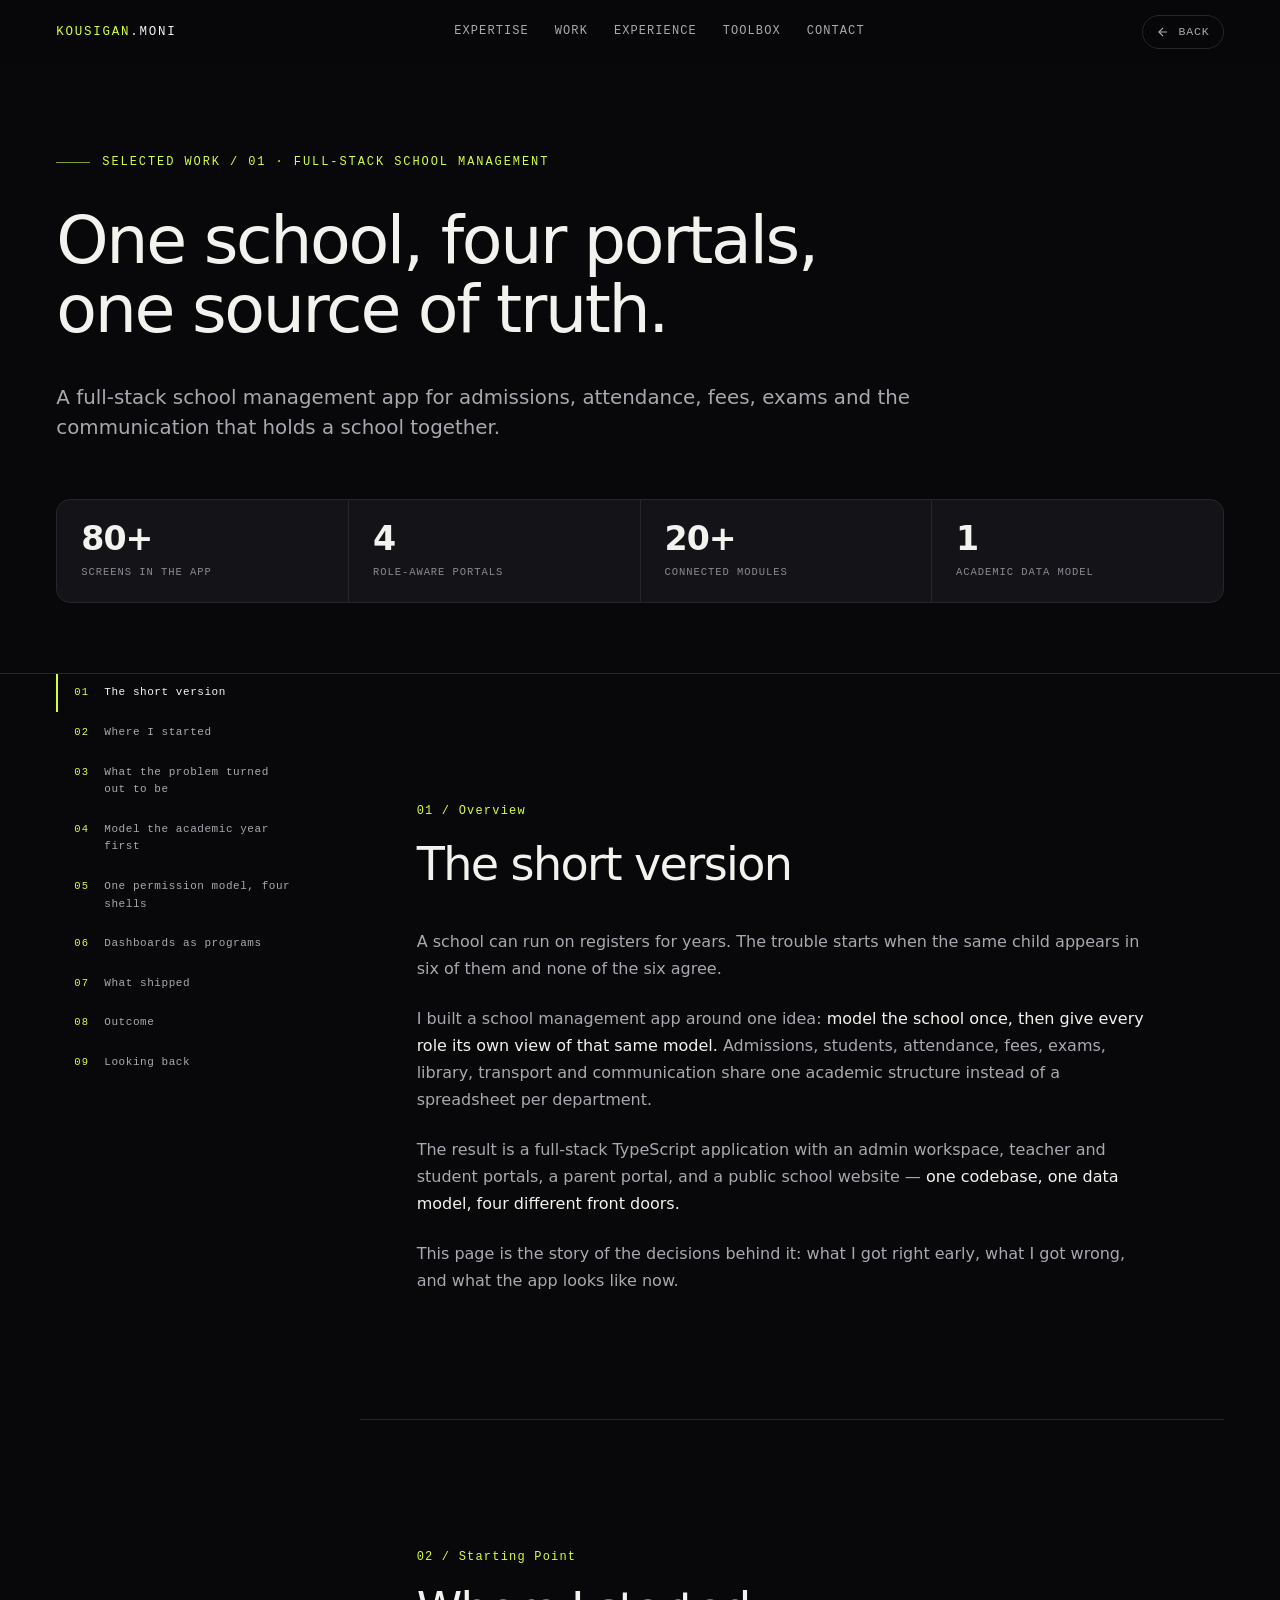
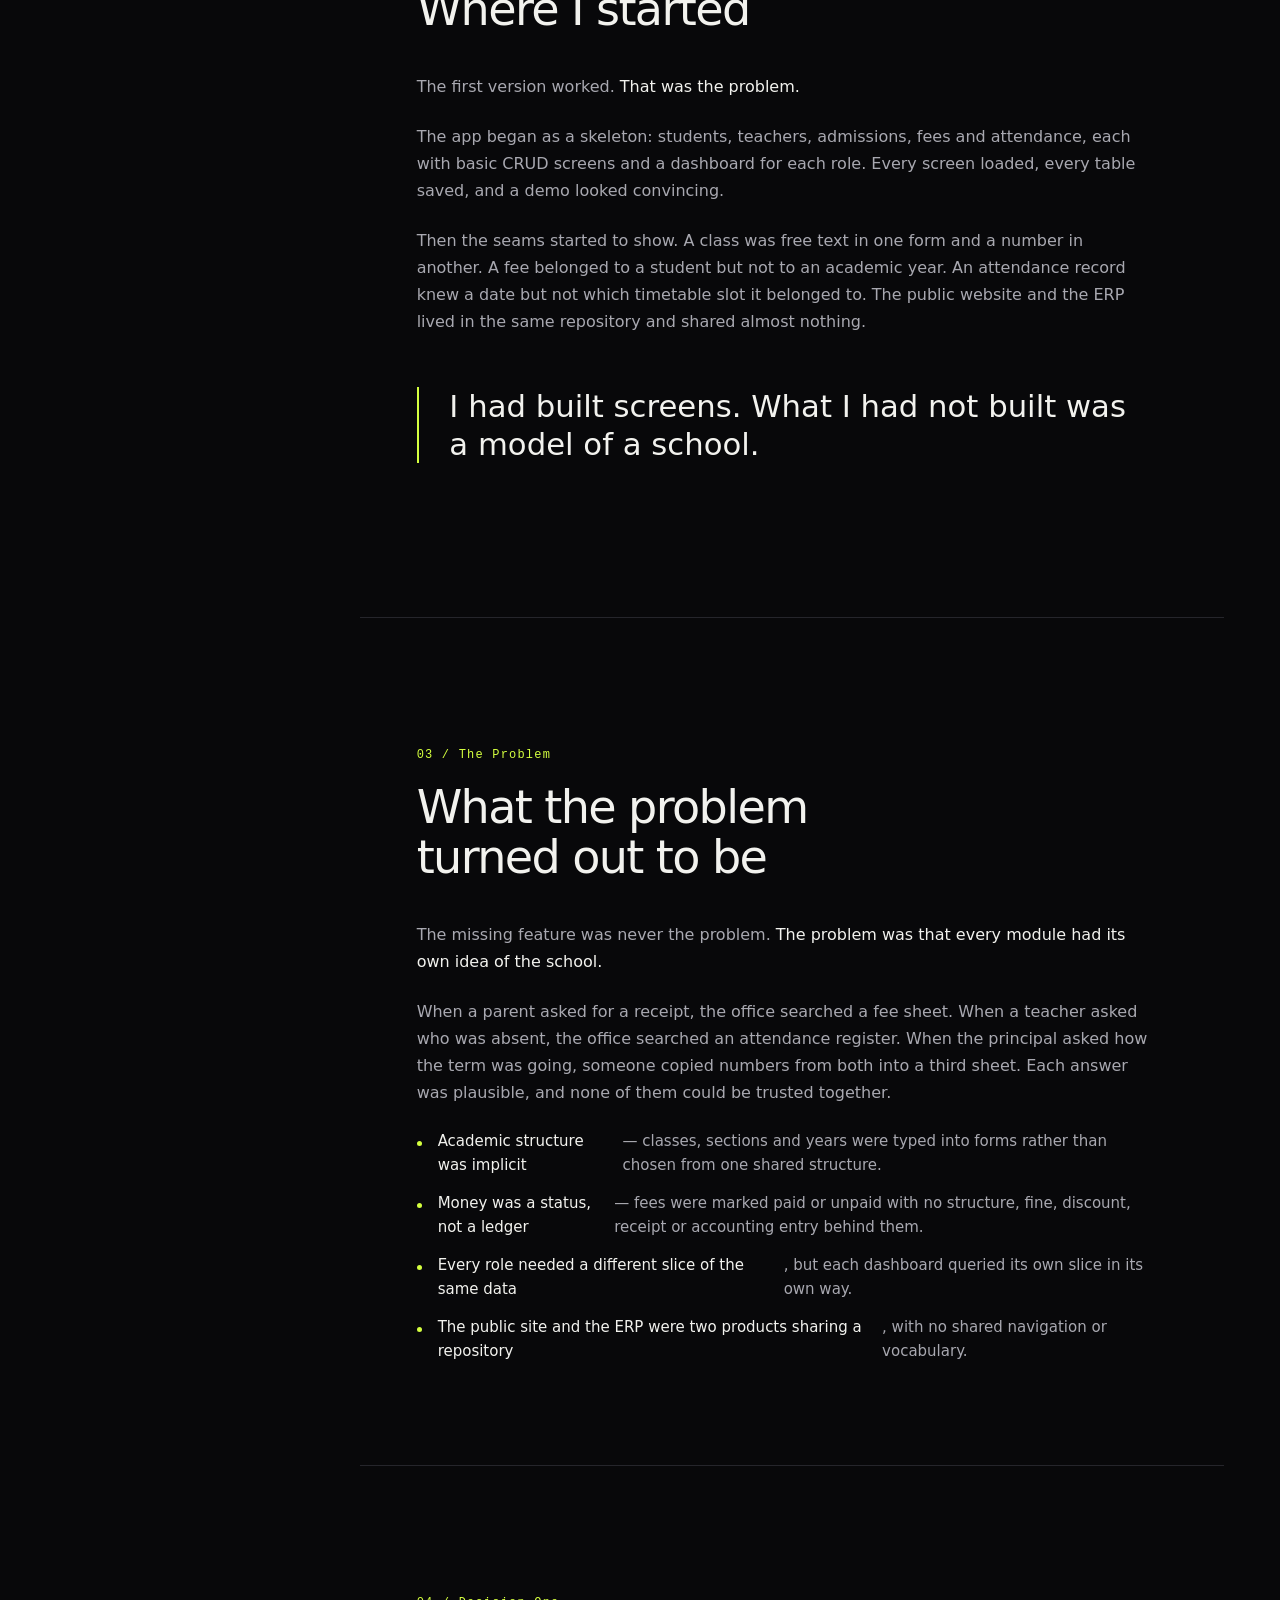
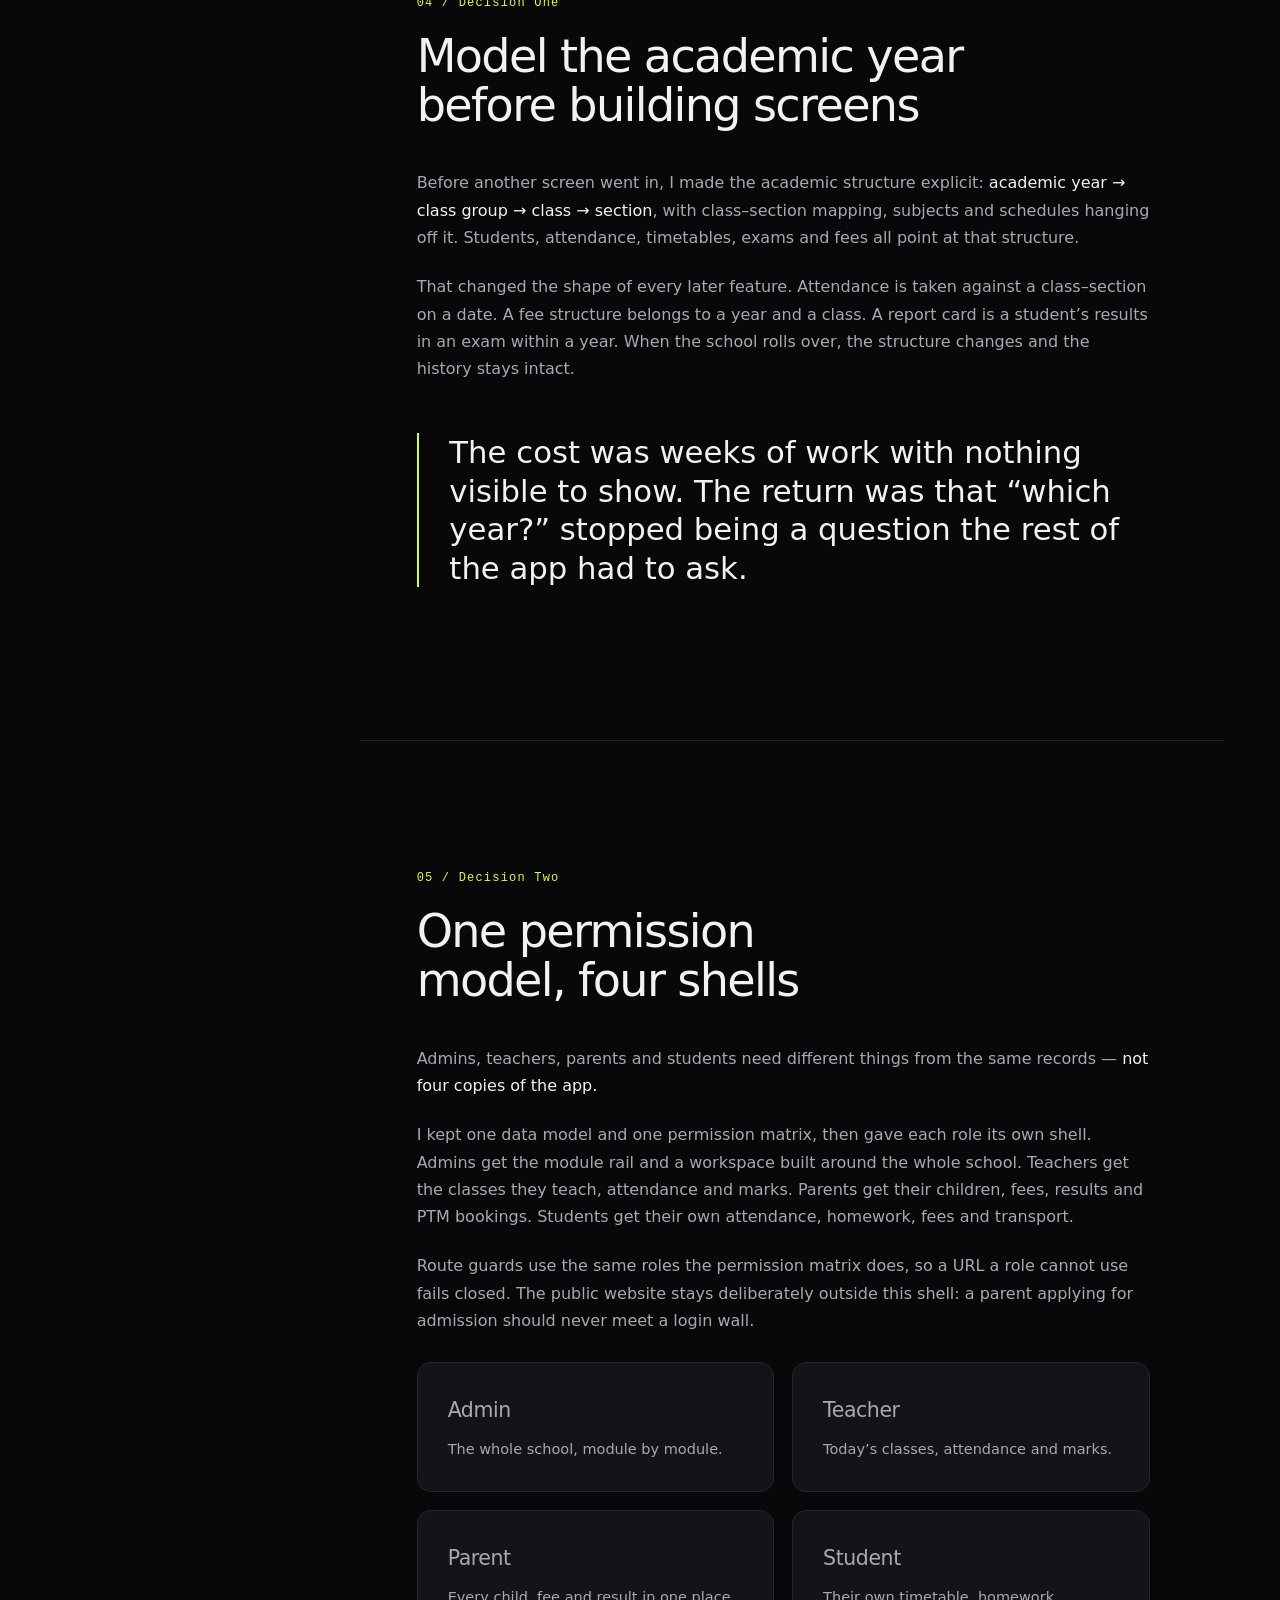
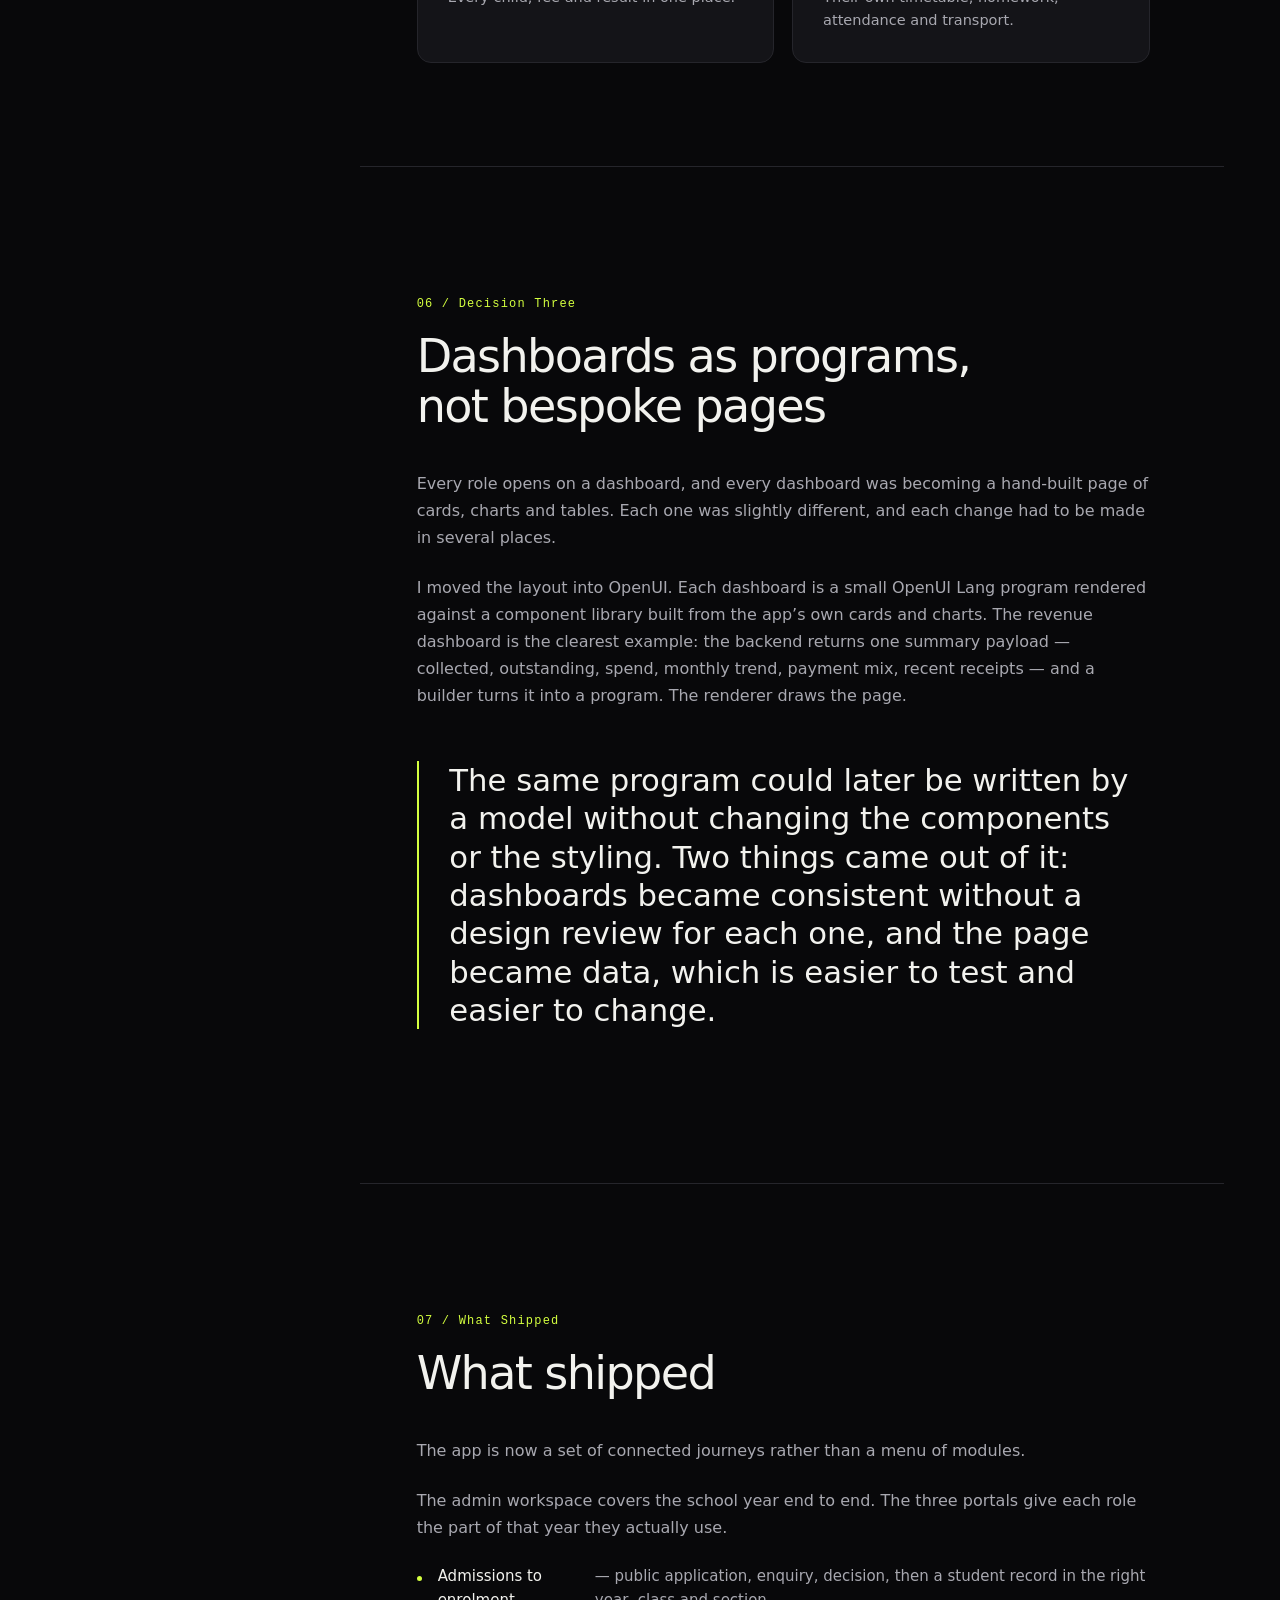
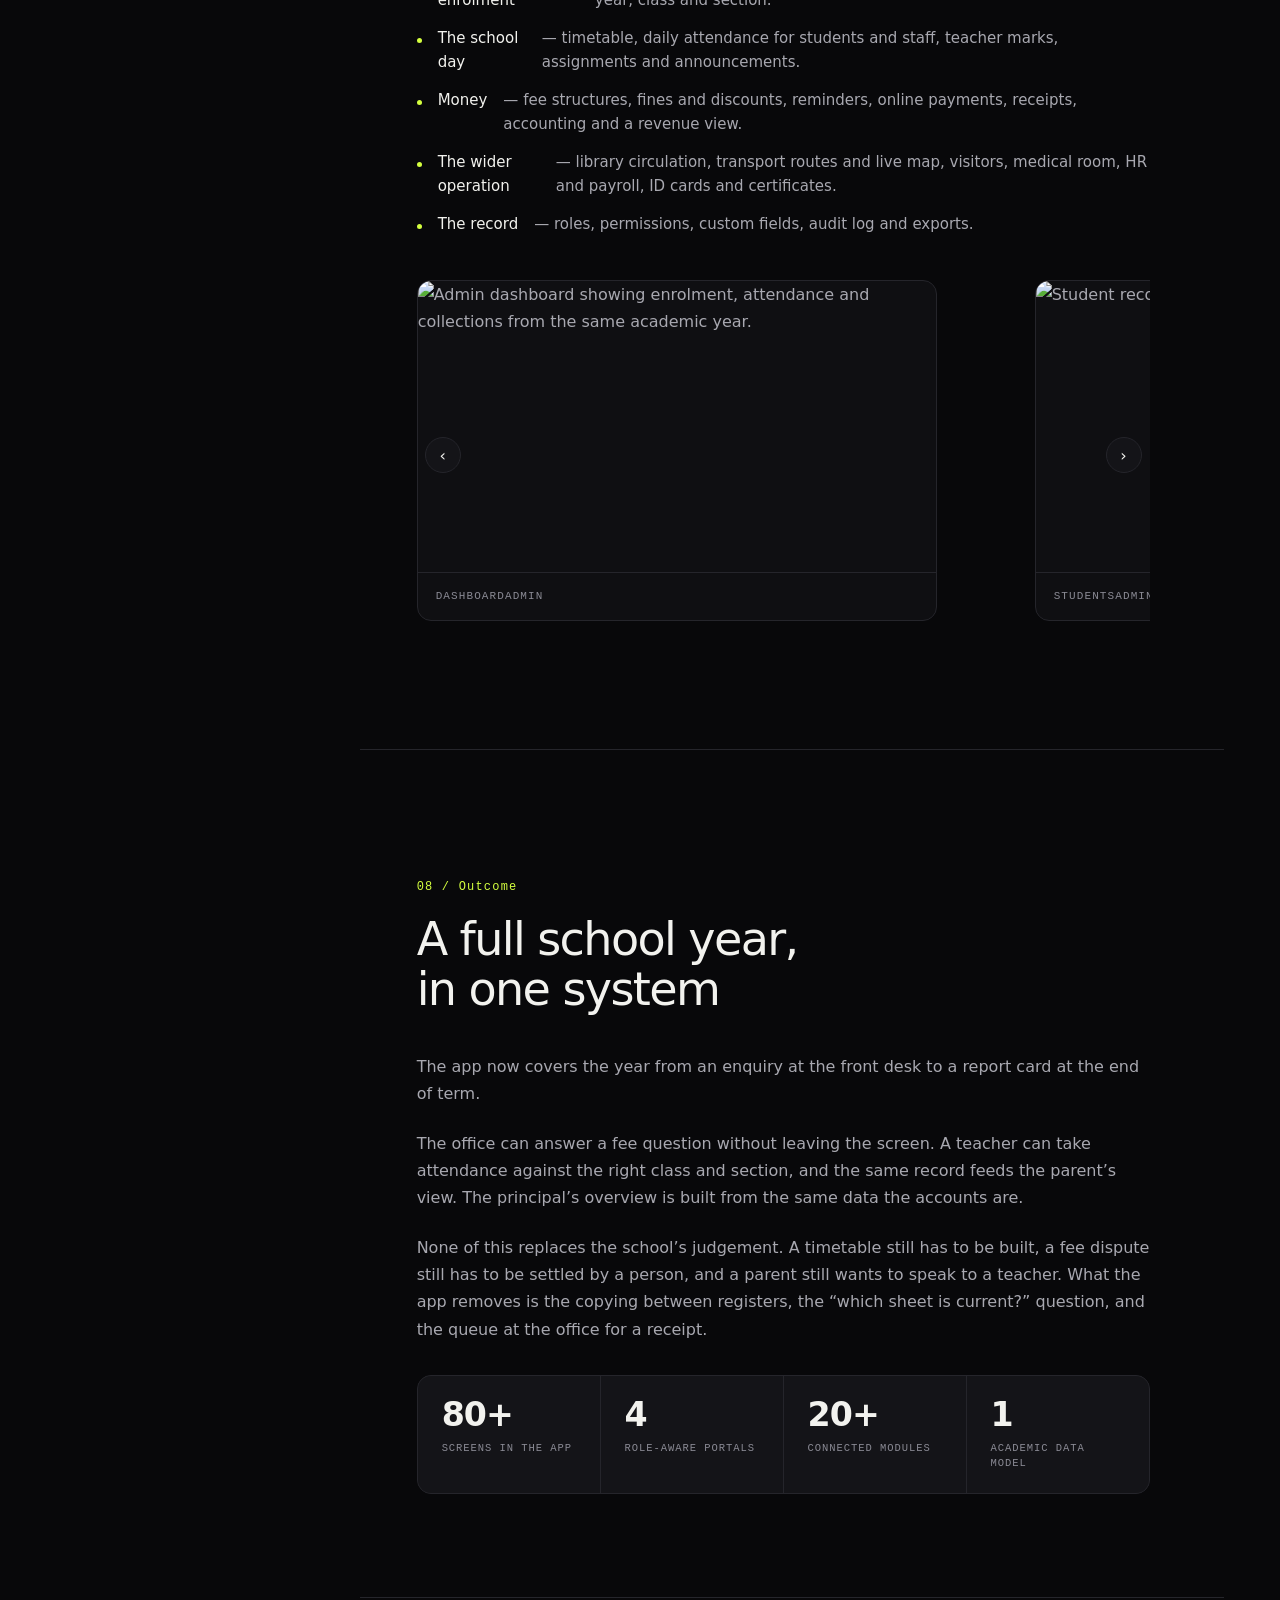
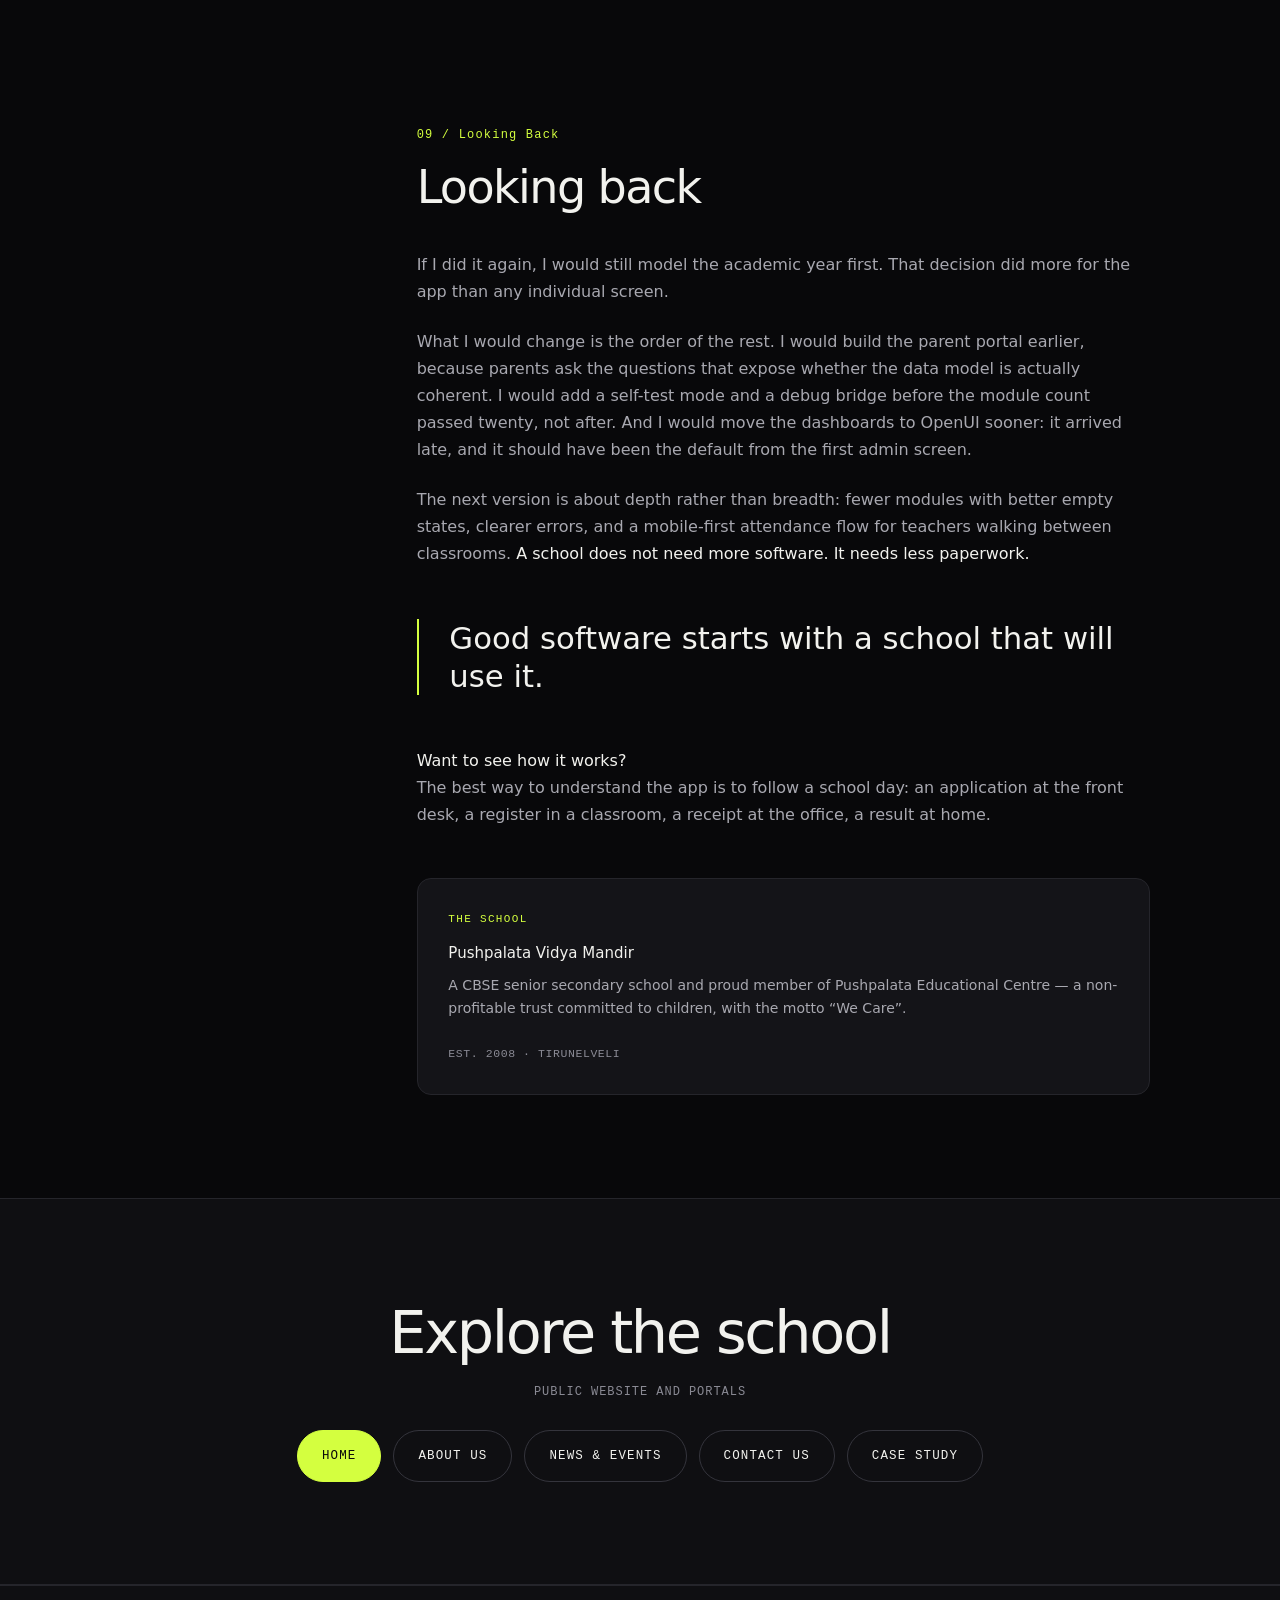
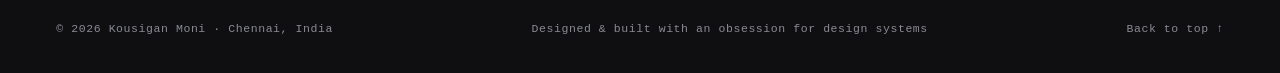
==== commit 97889498: "feat: convert case study screens to horizontal image slider" ====
--- a/case-study/index.html
+++ b/case-study/index.html
@@ -214,17 +214,35 @@
 
   /* screens grid */
   .screens{
-    display:grid;gap:18px;grid-template-columns:repeat(auto-fit,minmax(280px,1fr));margin-top:28px;
-  }
+    display:flex;gap:18px;overflow-x:auto;scroll-snap-type:x mandatory;
+    scroll-behavior:smooth;margin-top:28px;padding-bottom:10px;
+    scrollbar-width:thin;scrollbar-color:var(--line) transparent;
+  }
+  .screens::-webkit-scrollbar{height:8px}
+  .screens::-webkit-scrollbar-thumb{background:var(--line);border-radius:999px}
+  .screens-wrap{position:relative}
   .screen{
+    flex:0 0 clamp(280px, 42vw, 520px);
+    scroll-snap-align:start;
     background:var(--bg-2);border:1px solid var(--line);border-radius:var(--radius);
     overflow:hidden;
   }
+  .screen img{display:block;width:100%;height:auto;aspect-ratio:16/9;object-fit:cover}
   .screen figcaption{
     padding:14px 18px;border-top:1px solid var(--line);
     font-family:var(--mono);font-size:11px;letter-spacing:.1em;
     text-transform:uppercase;color:var(--fg-3);
   }
+  .slider-btn{
+    position:absolute;top:50%;transform:translateY(-50%);
+    width:36px;height:36px;border-radius:50%;
+    background:var(--surface);border:1px solid var(--line);
+    color:var(--fg);display:flex;align-items:center;justify-content:center;
+    cursor:pointer;z-index:2;transition:.2s var(--ease);
+  }
+  .slider-btn:hover{background:var(--bg-2);border-color:var(--line-2)}
+  .slider-btn.prev{left:8px}
+  .slider-btn.next{right:8px}
 
   /* final cta */
   .final-cta{
@@ -449,38 +467,40 @@
           <li><strong>The record</strong> — roles, permissions, custom fields, audit log and exports.</li>
         </ul>
 
-        <div class="screens">
-          <figure class="screen rv">
-            <div style="aspect-ratio:16/9;background:var(--bg-2);display:flex;align-items:center;justify-content:center;color:var(--fg-3);font-family:var(--mono);font-size:12px;">DASHBOARD</div>
-            <figcaption>Admin overview: enrolment, attendance and collections from the same academic year.</figcaption>
-          </figure>
-          <figure class="screen rv">
-            <div style="aspect-ratio:16/9;background:var(--bg-2);display:flex;align-items:center;justify-content:center;color:var(--fg-3);font-family:var(--mono);font-size:12px;">STUDENTS</div>
-            <figcaption>One student record, from admission through to the report card.</figcaption>
-          </figure>
-          <figure class="screen rv">
-            <div style="aspect-ratio:16/9;background:var(--bg-2);display:flex;align-items:center;justify-content:center;color:var(--fg-3);font-family:var(--mono);font-size:12px;">ATTENDANCE</div>
-            <figcaption>Daily attendance against the right class and section, with staff attendance alongside.</figcaption>
-          </figure>
-          <figure class="screen rv">
-            <div style="aspect-ratio:16/9;background:var(--bg-2);display:flex;align-items:center;justify-content:center;color:var(--fg-3);font-family:var(--mono);font-size:12px;">FEES</div>
-            <figcaption>Structures, fines, discounts, dues and receipts in one ledger.</figcaption>
-          </figure>
-          <figure class="screen rv">
-            <div style="aspect-ratio:16/9;background:var(--bg-2);display:flex;align-items:center;justify-content:center;color:var(--fg-3);font-family:var(--mono);font-size:12px;">EVENTS</div>
-            <figcaption>Events and news, published once and shown on the public school site.</figcaption>
-          </figure>
-          <figure class="screen rv">
-            <div style="aspect-ratio:16/9;background:var(--bg-2);display:flex;align-items:center;justify-content:center;color:var(--fg-3);font-family:var(--mono);font-size:12px;">PARENT PORTAL</div>
-            <figcaption>Every child, fee and result in a single parent view.</figcaption>
-          </figure>
-          <figure class="screen rv">
-            <div style="aspect-ratio:16/9;background:var(--bg-2);display:flex;align-items:center;justify-content:center;color:var(--fg-3);font-family:var(--mono);font-size:12px;">TEACHER PORTAL</figcaption>
-            <figcaption>Today’s classes, attendance and marks for the teacher who teaches them.</figcaption>
-          </figure>
+        <div class="screens-wrap">
+          <div class="screens">
+            <figure class="screen rv">
+              <img src="case-study/assets/dashboard.jpg" alt="Admin dashboard showing enrolment, attendance and collections from the same academic year.">
+              <figcaption><span>Dashboard</span><span class="badge">Admin</span></figcaption>
+            </figure>
+            <figure class="screen rv">
+              <img src="case-study/assets/students.jpg" alt="Student record from admission through to the report card.">
+              <figcaption><span>Students</span><span class="badge">Admin</span></figcaption>
+            </figure>
+            <figure class="screen rv">
+              <img src="case-study/assets/attendance.jpg" alt="Daily attendance against the right class and section, with staff attendance alongside.">
+              <figcaption><span>Attendance</span><span class="badge">Admin · Teacher</span></figcaption>
+            </figure>
+            <figure class="screen rv">
+              <img src="case-study/assets/fees.jpg" alt="Fee structures, fines, discounts, dues and receipts in one ledger.">
+              <figcaption><span>Fees</span><span class="badge">Admin · Parent</span></figcaption>
+            </figure>
+            <figure class="screen rv">
+              <img src="case-study/assets/events.jpg" alt="Events and news, published once and shown on the public school site.">
+              <figcaption><span>Events</span><span class="badge">Admin</span></figcaption>
+            </figure>
+            <figure class="screen rv">
+              <img src="case-study/assets/parent-portal.jpg" alt="Every child, fee and result in a single parent view.">
+              <figcaption><span>Parent Portal</span><span class="badge">Live</span></figcaption>
+            </figure>
+            <figure class="screen rv">
+              <img src="case-study/assets/teacher-portal.jpg" alt="Today's classes, attendance and marks for the teacher who teaches them.">
+              <figcaption><span>Teacher Portal</span><span class="badge">Live</span></figcaption>
+            </figure>
+          </div>
+          <button class="slider-btn prev" aria-label="Previous screens">‹</button>
+          <button class="slider-btn next" aria-label="Next screens">›</button>
         </div>
-
-        <p style="margin-top:18px;font-size:13px;color:var(--fg-3);font-family:var(--mono);">Placeholder frames for now. Final captures live in /case-study/screenshots/ and replace these without a layout change.</p>
       </div>
     </div>
   </section>
@@ -624,6 +644,25 @@
     window.addEventListener('scroll', updateActiveToc, { passive: true });
     updateActiveToc();
   }
+
+  /* screens slider */
+  var screensWrap = document.querySelector('.screens-wrap');
+  if (screensWrap) {
+    var slider = screensWrap.querySelector('.screens');
+    var prev = screensWrap.querySelector('.slider-btn.prev');
+    var next = screensWrap.querySelector('.slider-btn.next');
+    var step = () => {
+      var first = slider.querySelector('.screen');
+      if (!first) return 280;
+      return first.getBoundingClientRect().width + 18;
+    };
+    var scrollByStep = (dir) => {
+      if (!slider) return;
+      slider.scrollBy({ left: dir * step(), behavior: 'smooth' });
+    };
+    if (prev) prev.addEventListener('click', function () { scrollByStep(-1); });
+    if (next) next.addEventListener('click', function () { scrollByStep(1); });
+  }
 })();
 </script>
 </body>
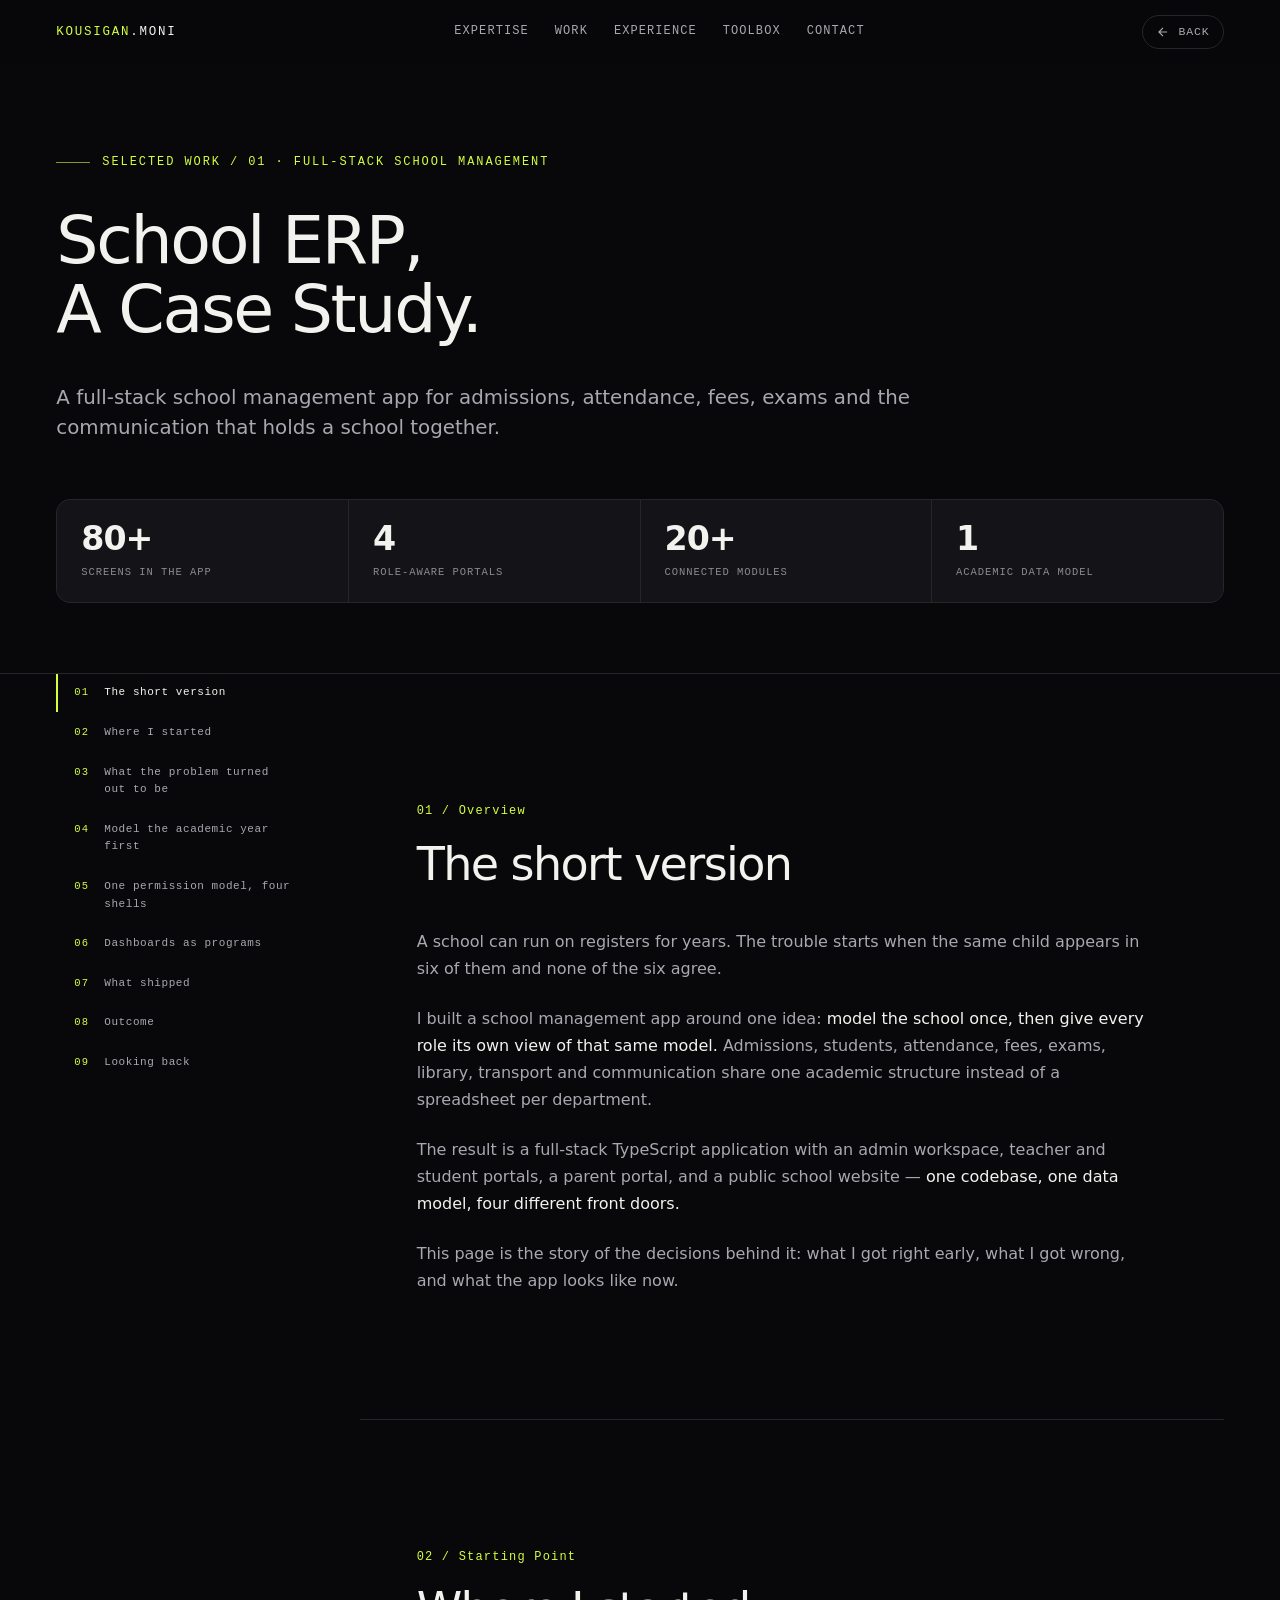
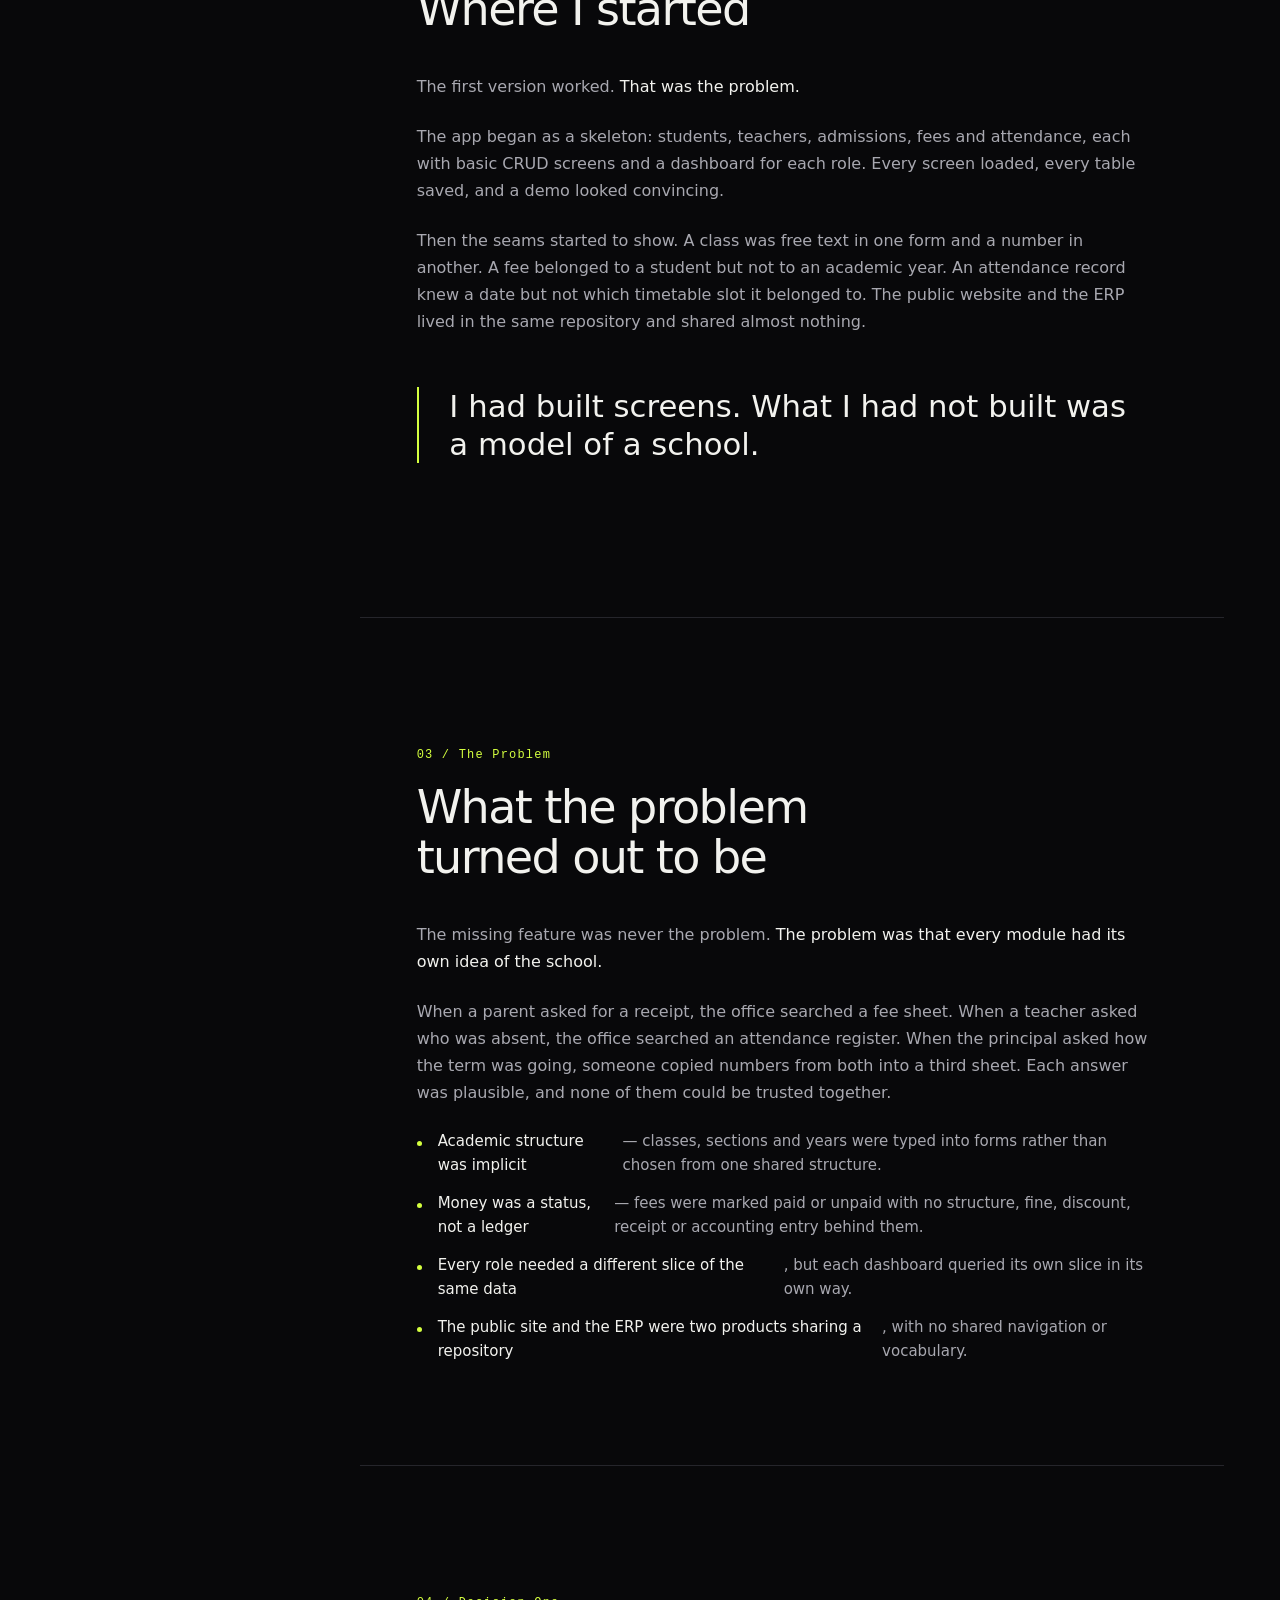
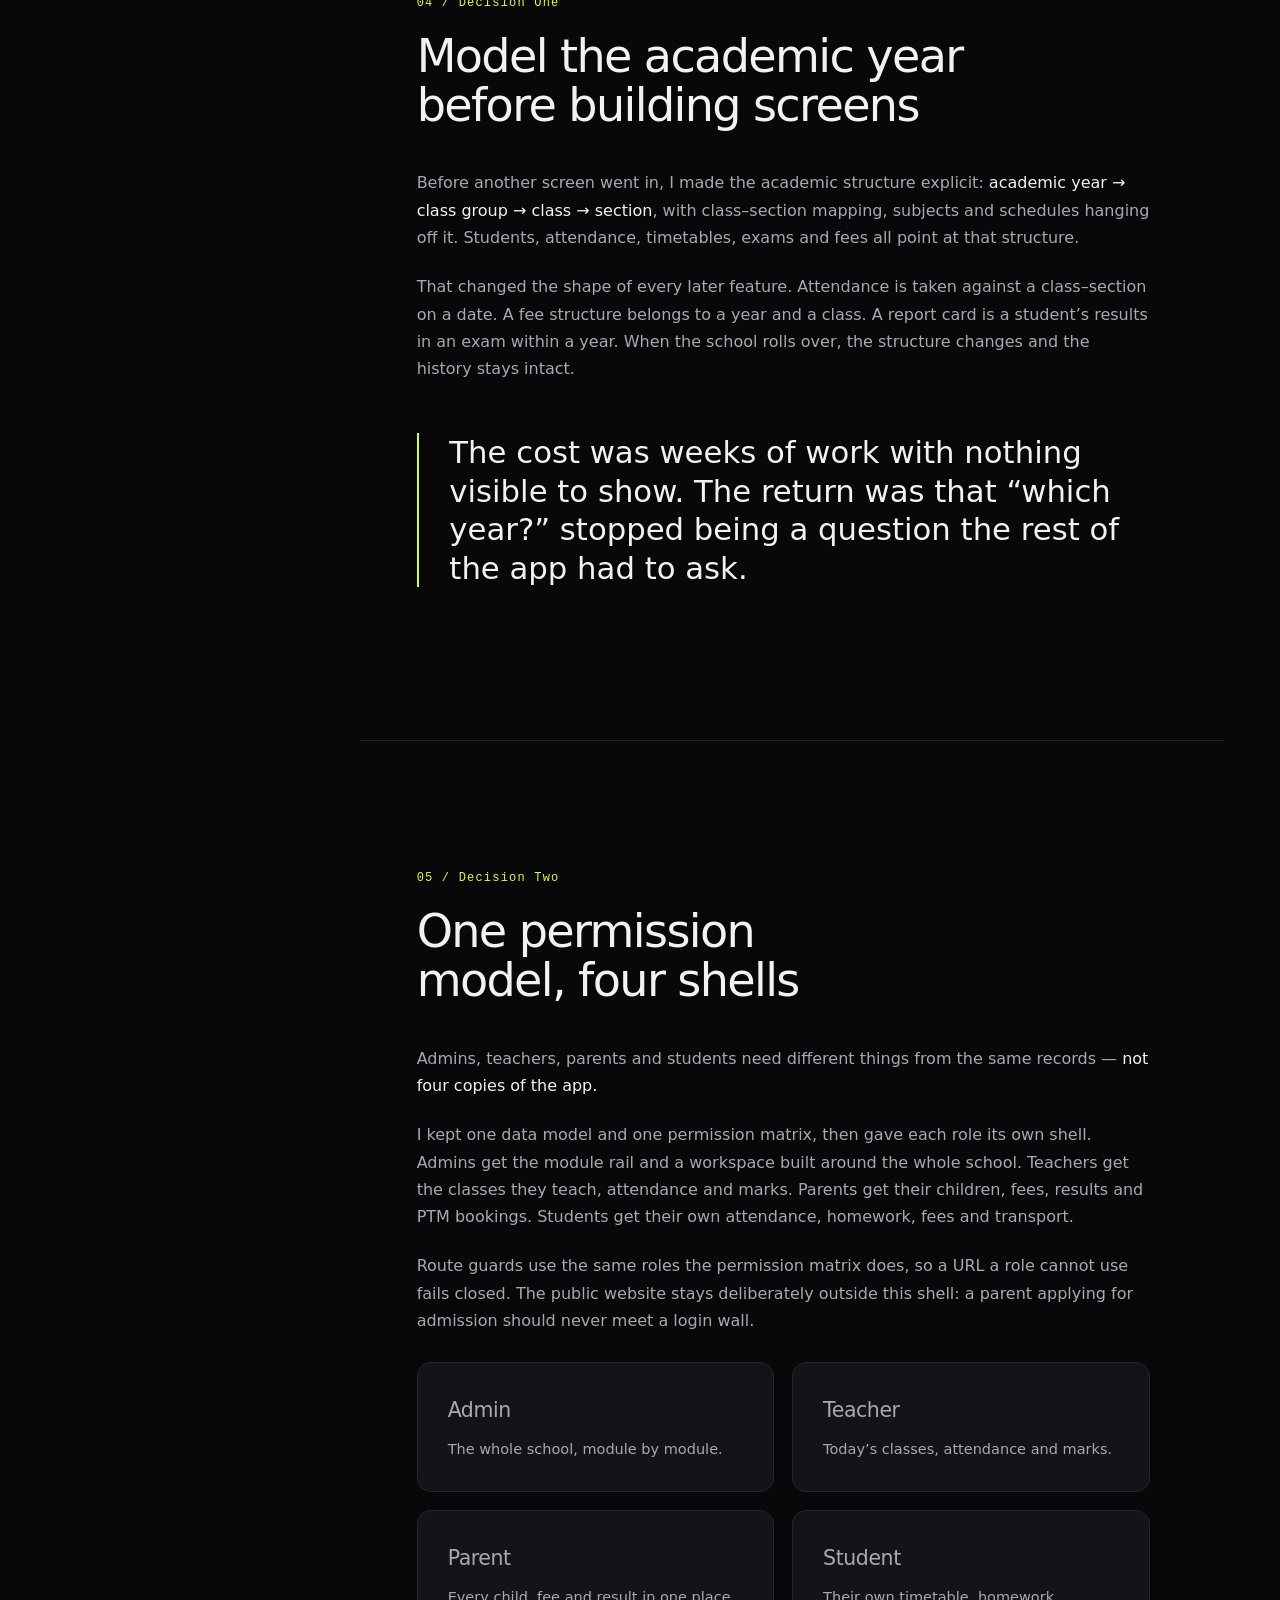
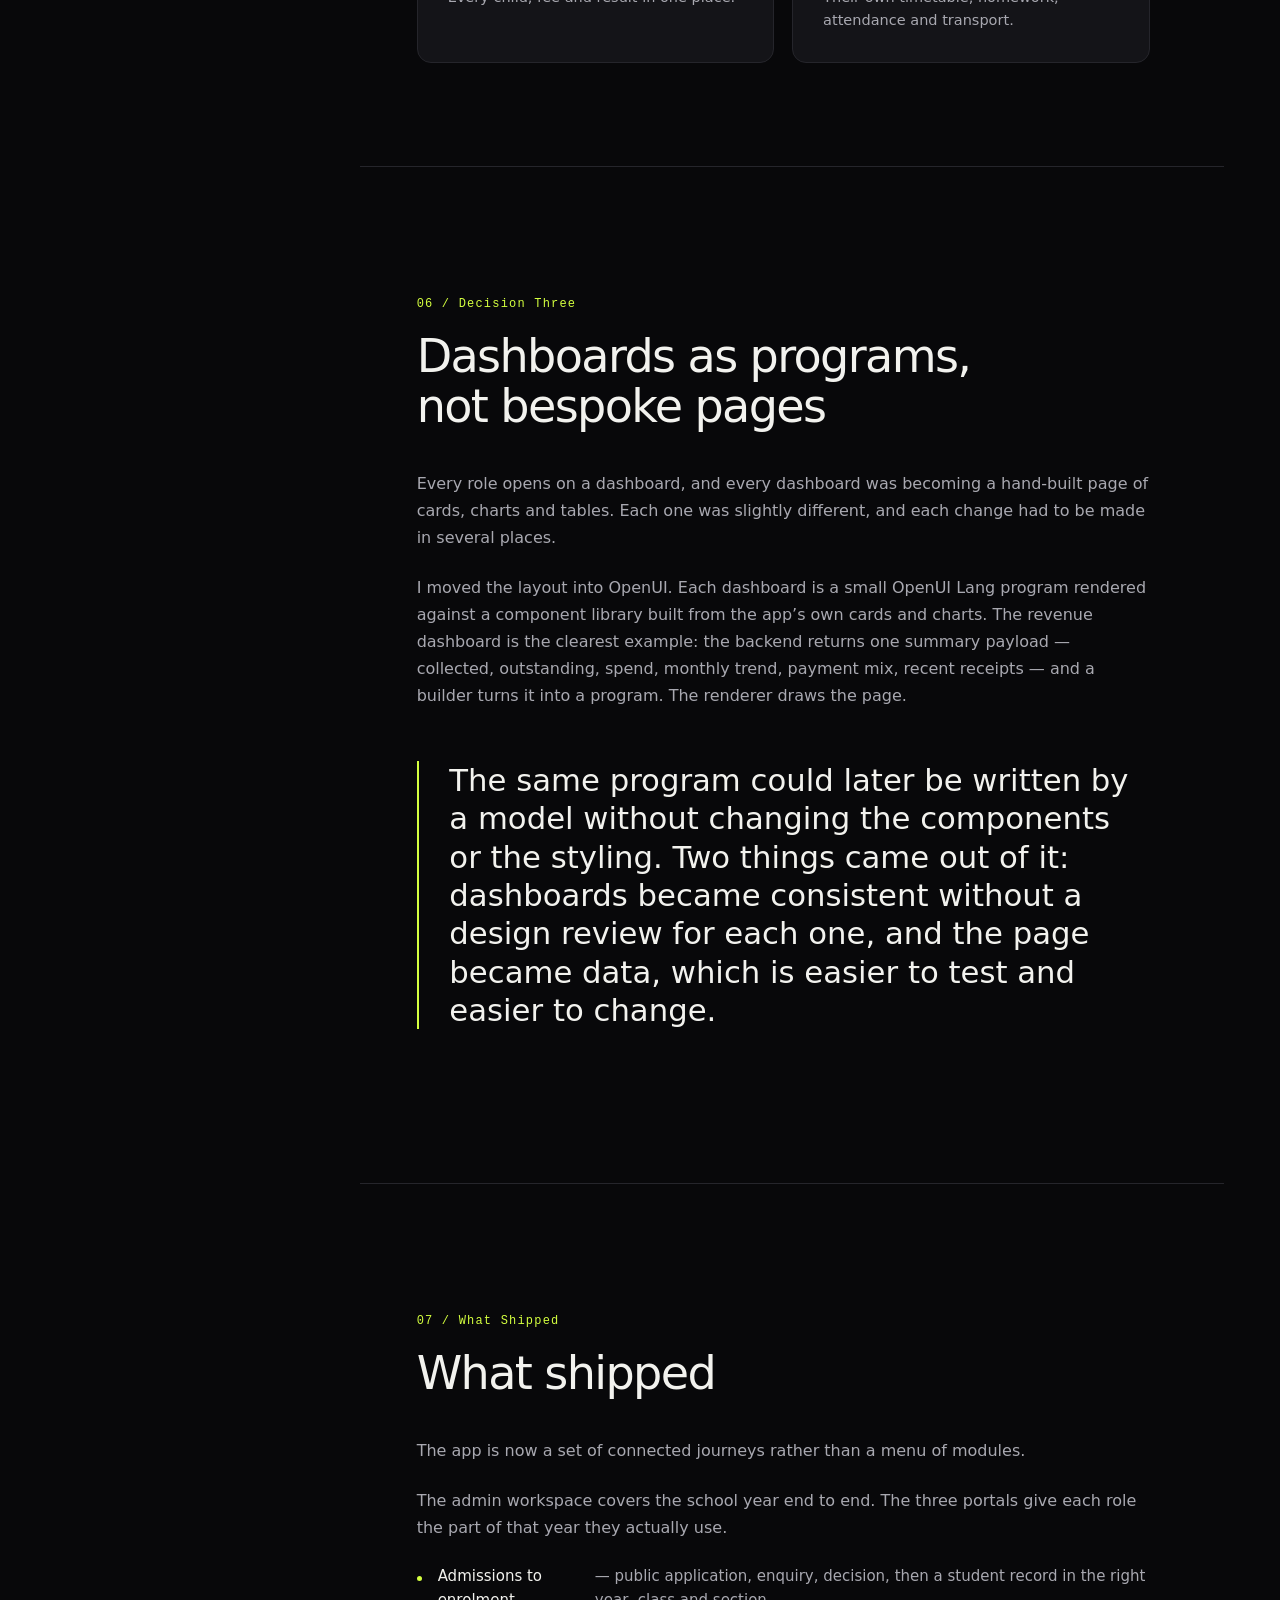
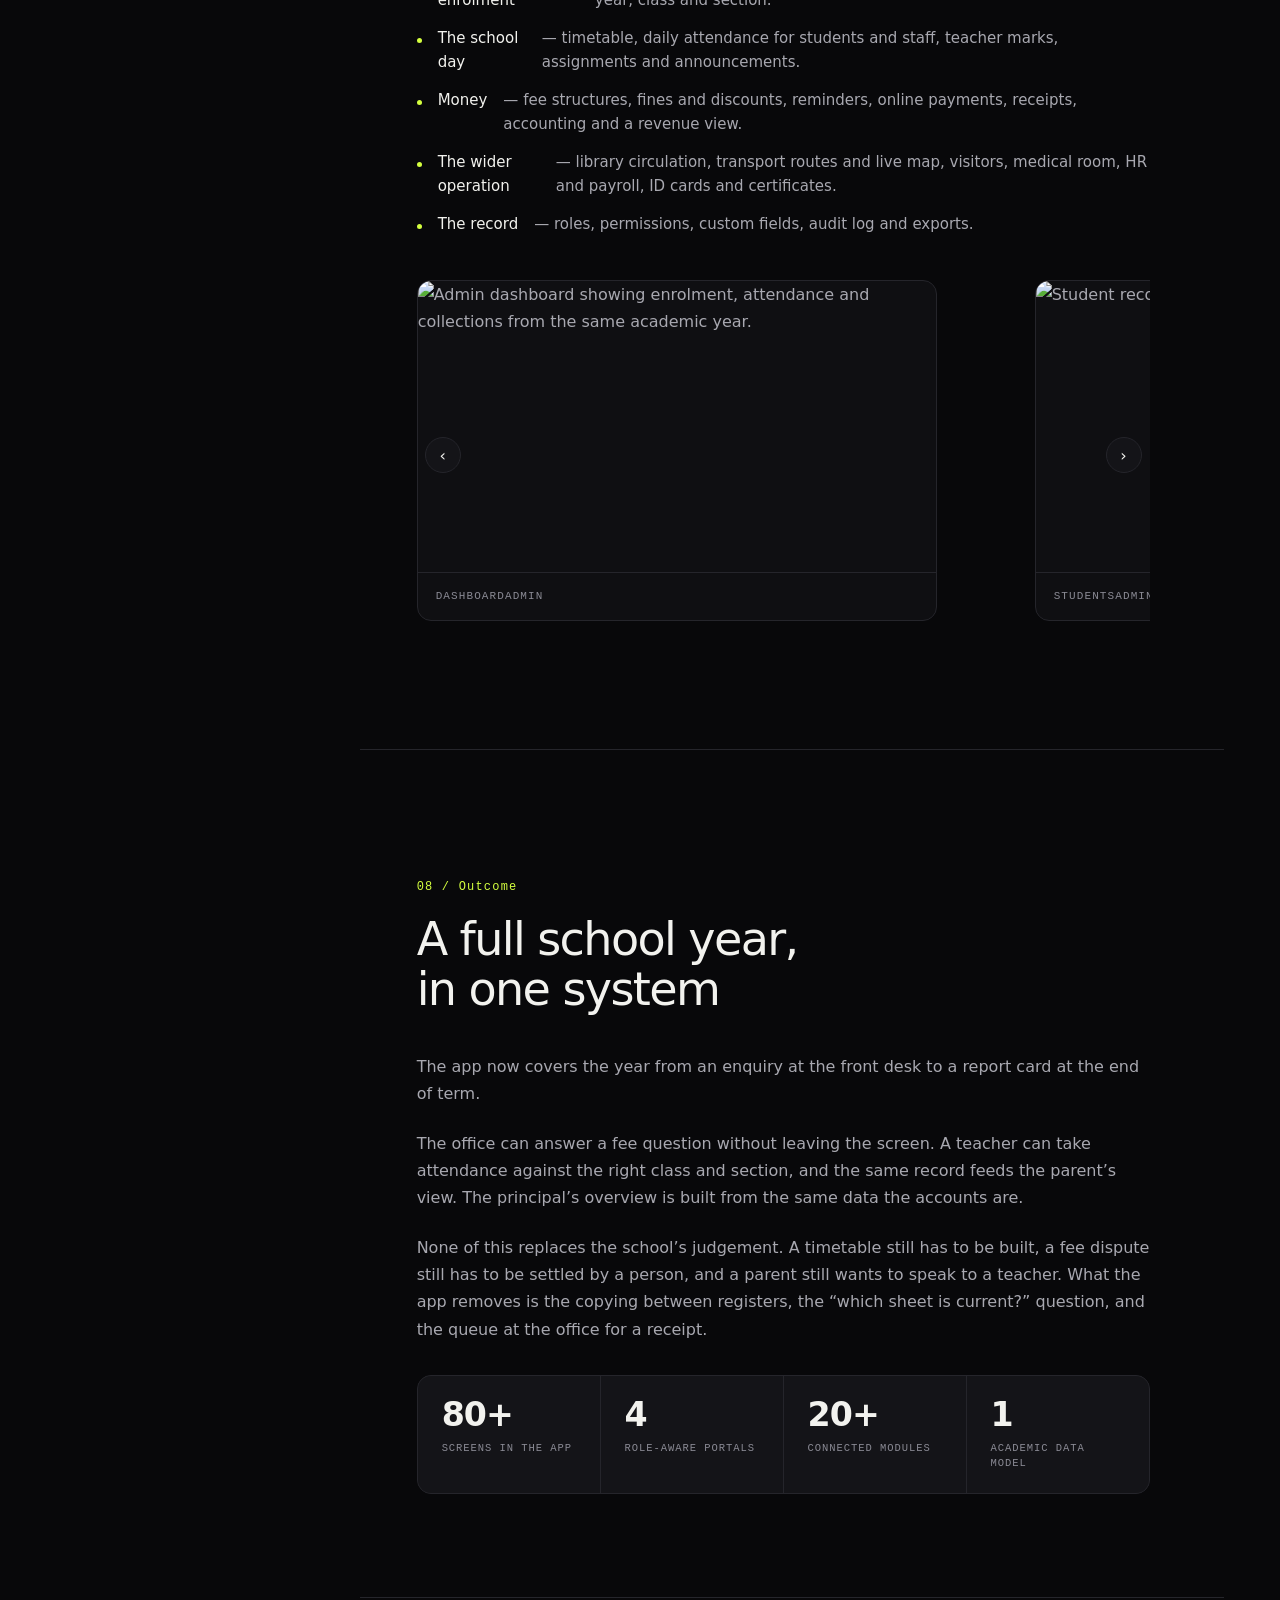
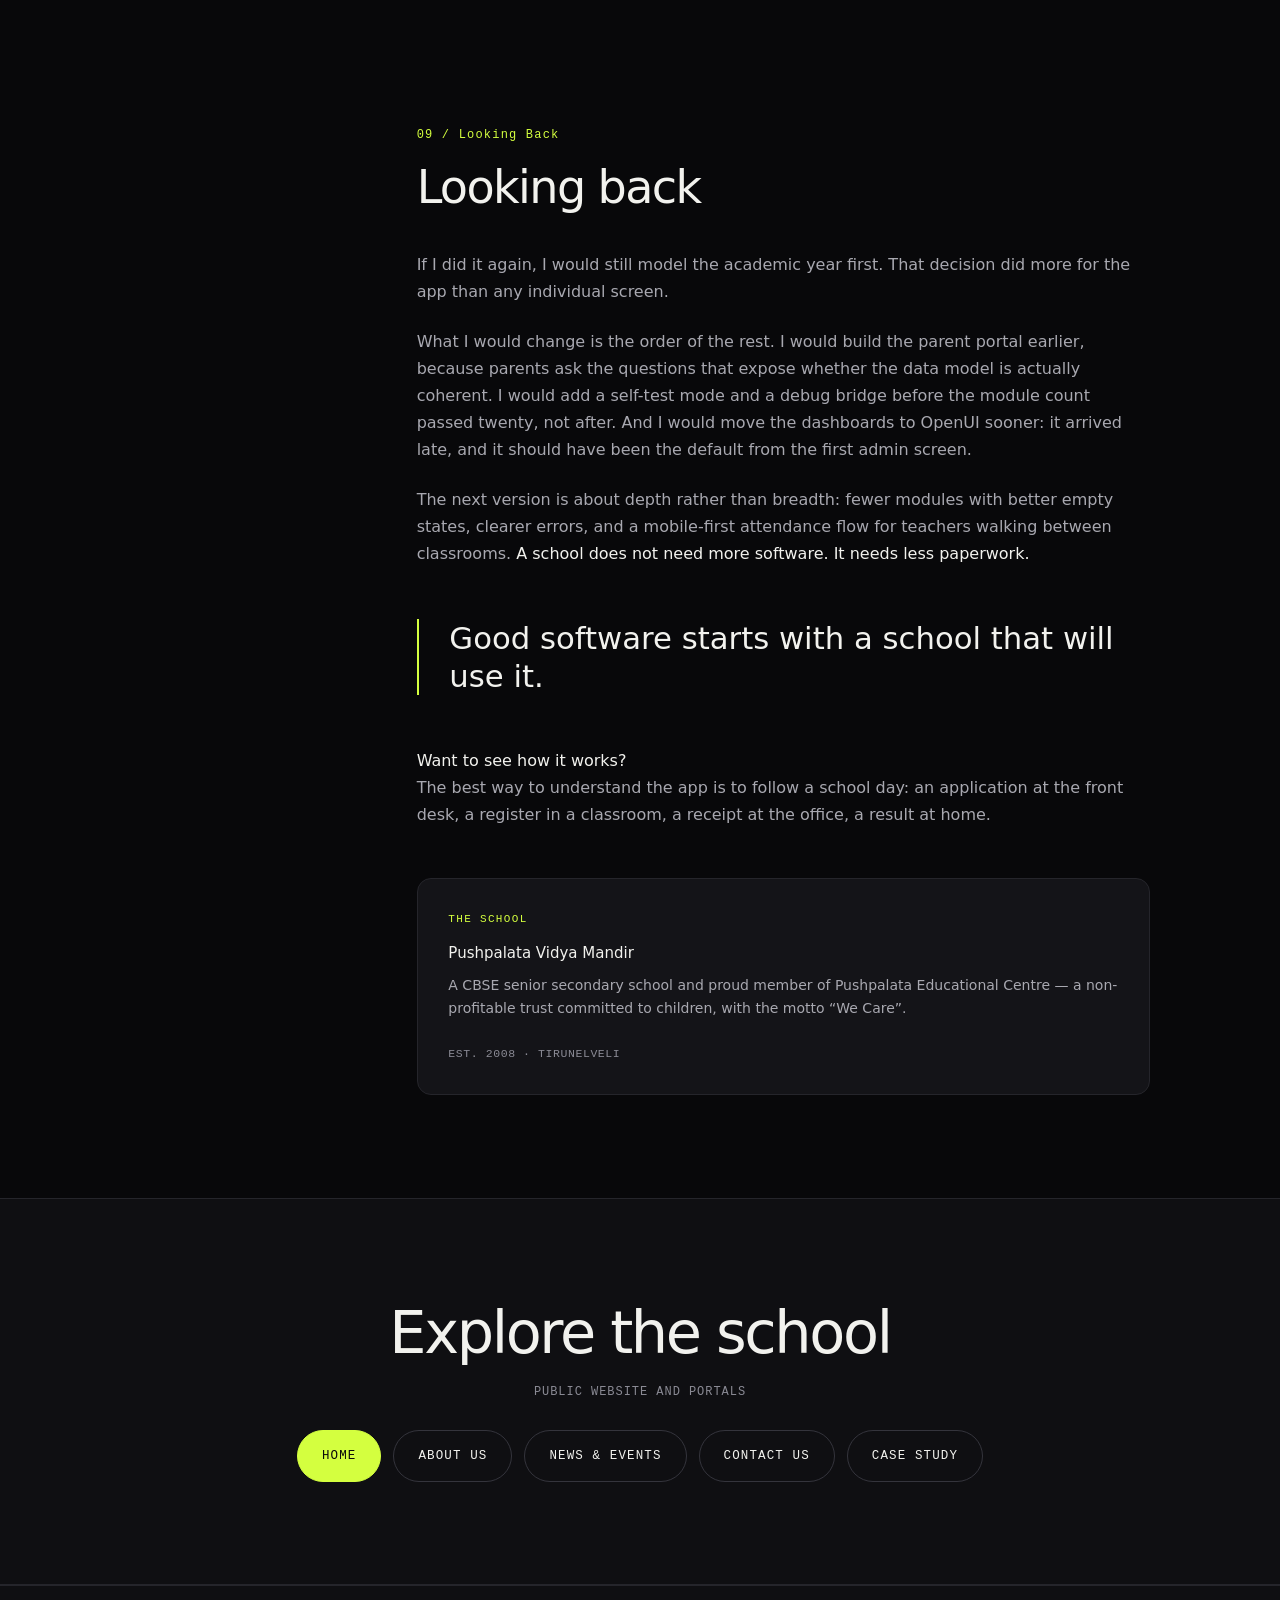
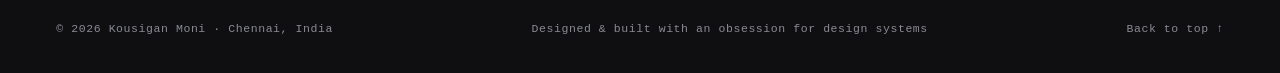
==== commit 8e50f7d7: "feat: update case study hero title" ====
--- a/case-study/index.html
+++ b/case-study/index.html
@@ -318,7 +318,7 @@
   <section class="case-hero">
     <div class="wrap">
       <p class="eyebrow rv">Selected Work / 01 · Full-Stack School Management</p>
-      <h1 class="case-title rv">One school, four portals,<br>one source of truth.</h1>
+      <h1 class="case-title rv">School ERP,<br>A Case Study.</h1>
       <p class="case-lede rv">
         A full-stack school management app for admissions, attendance, fees, exams and the communication that holds a school together.
       </p>
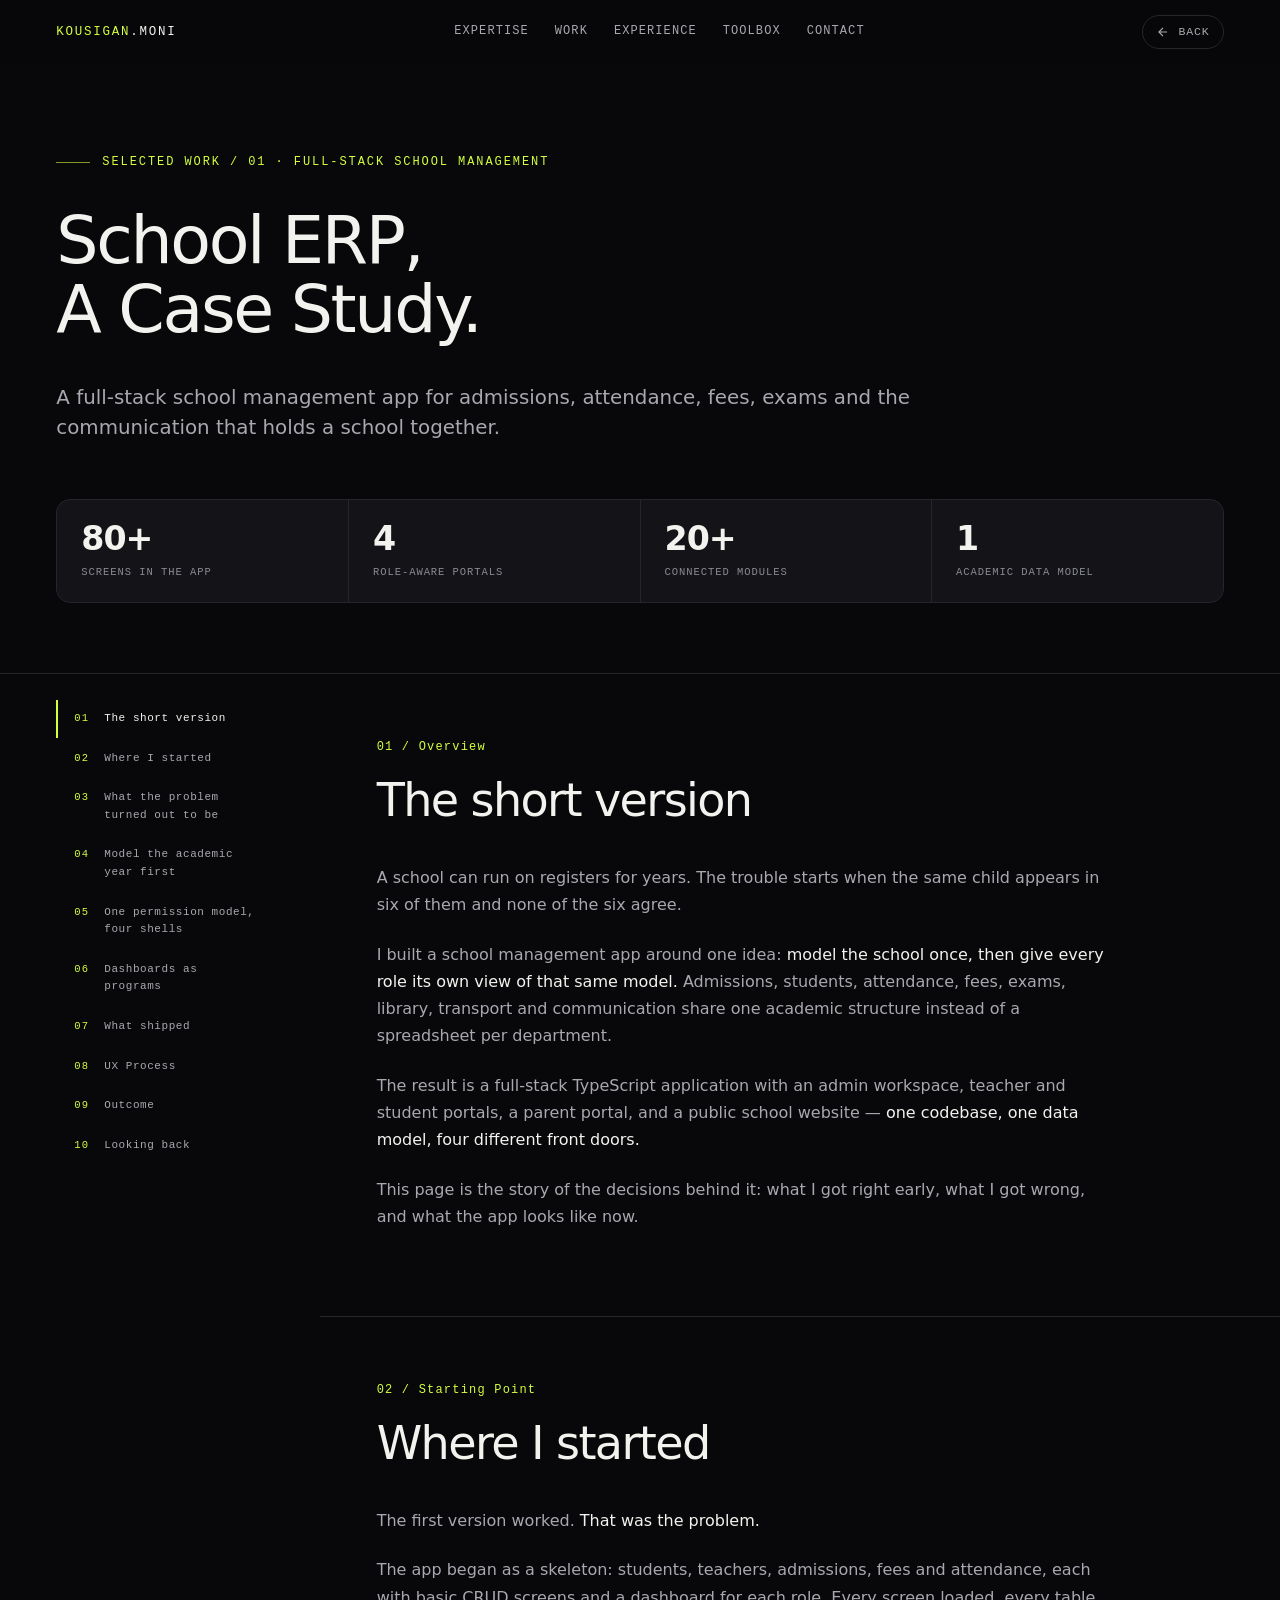
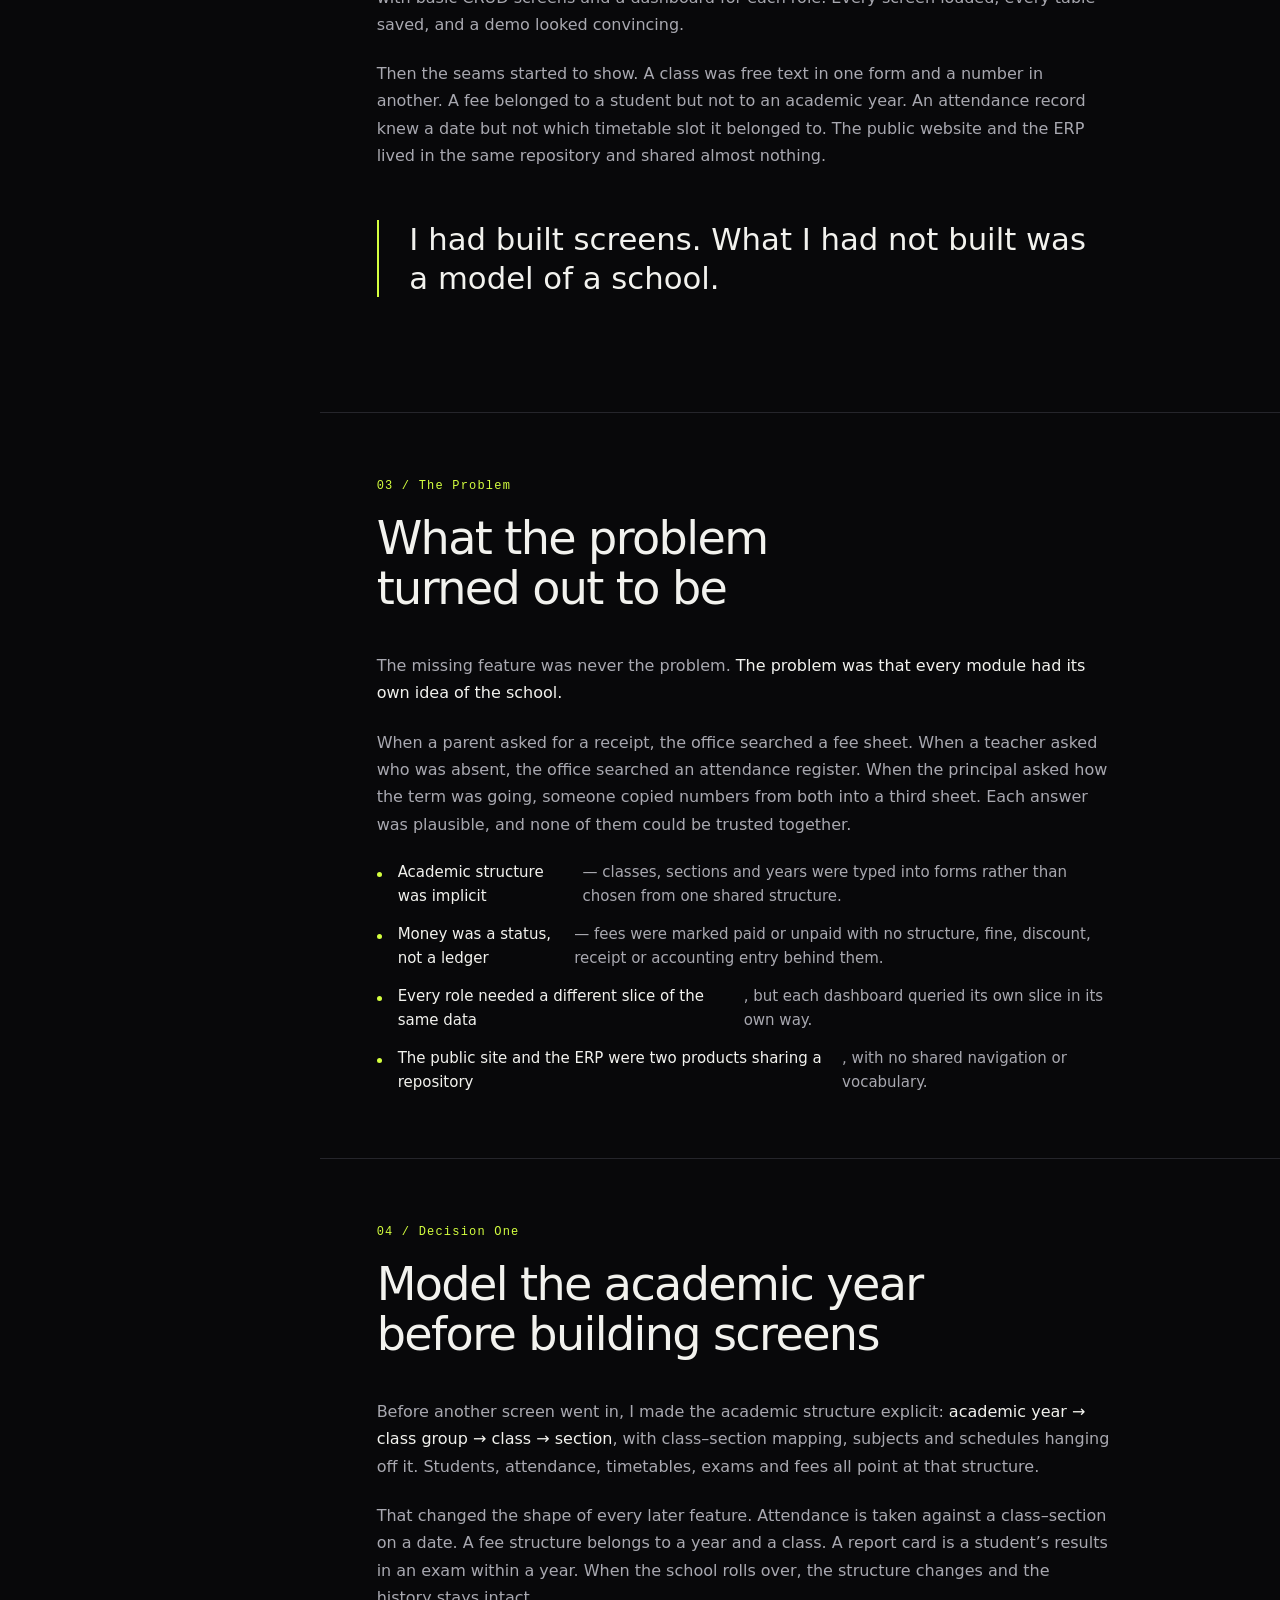
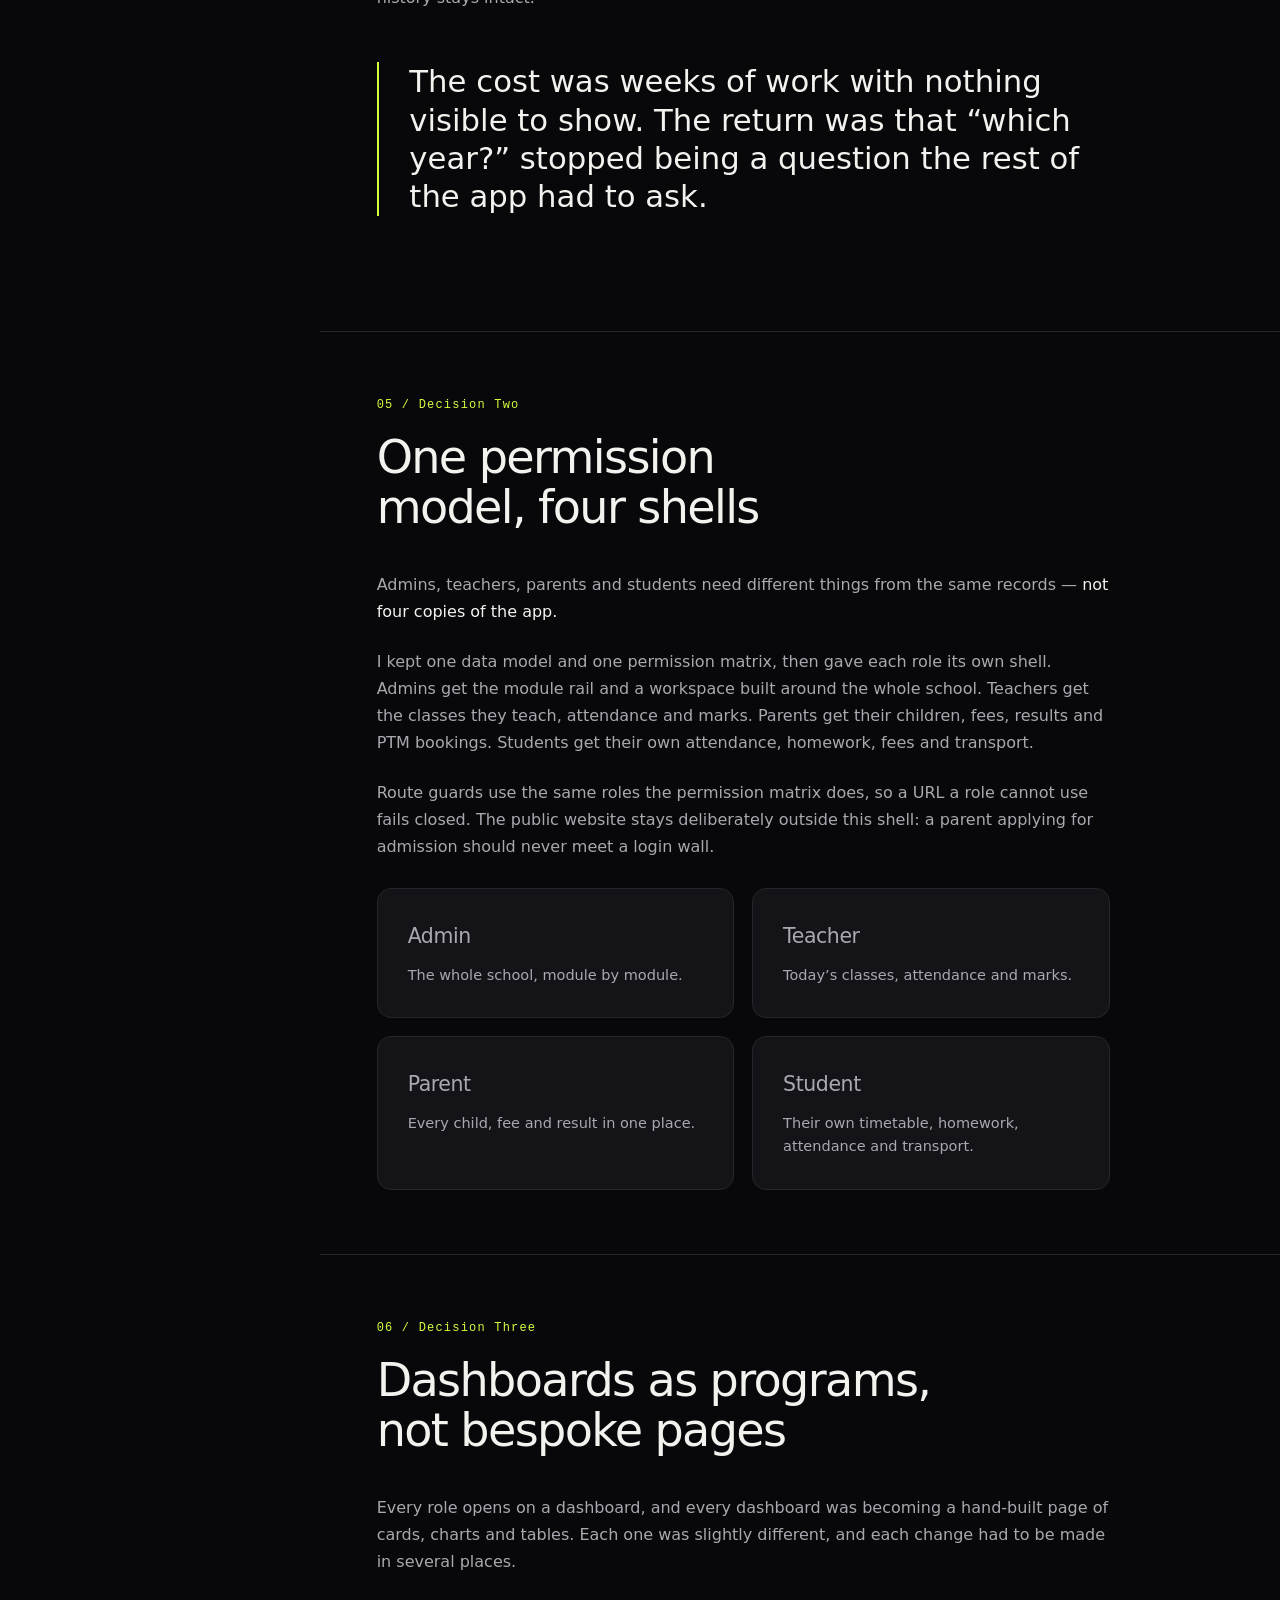
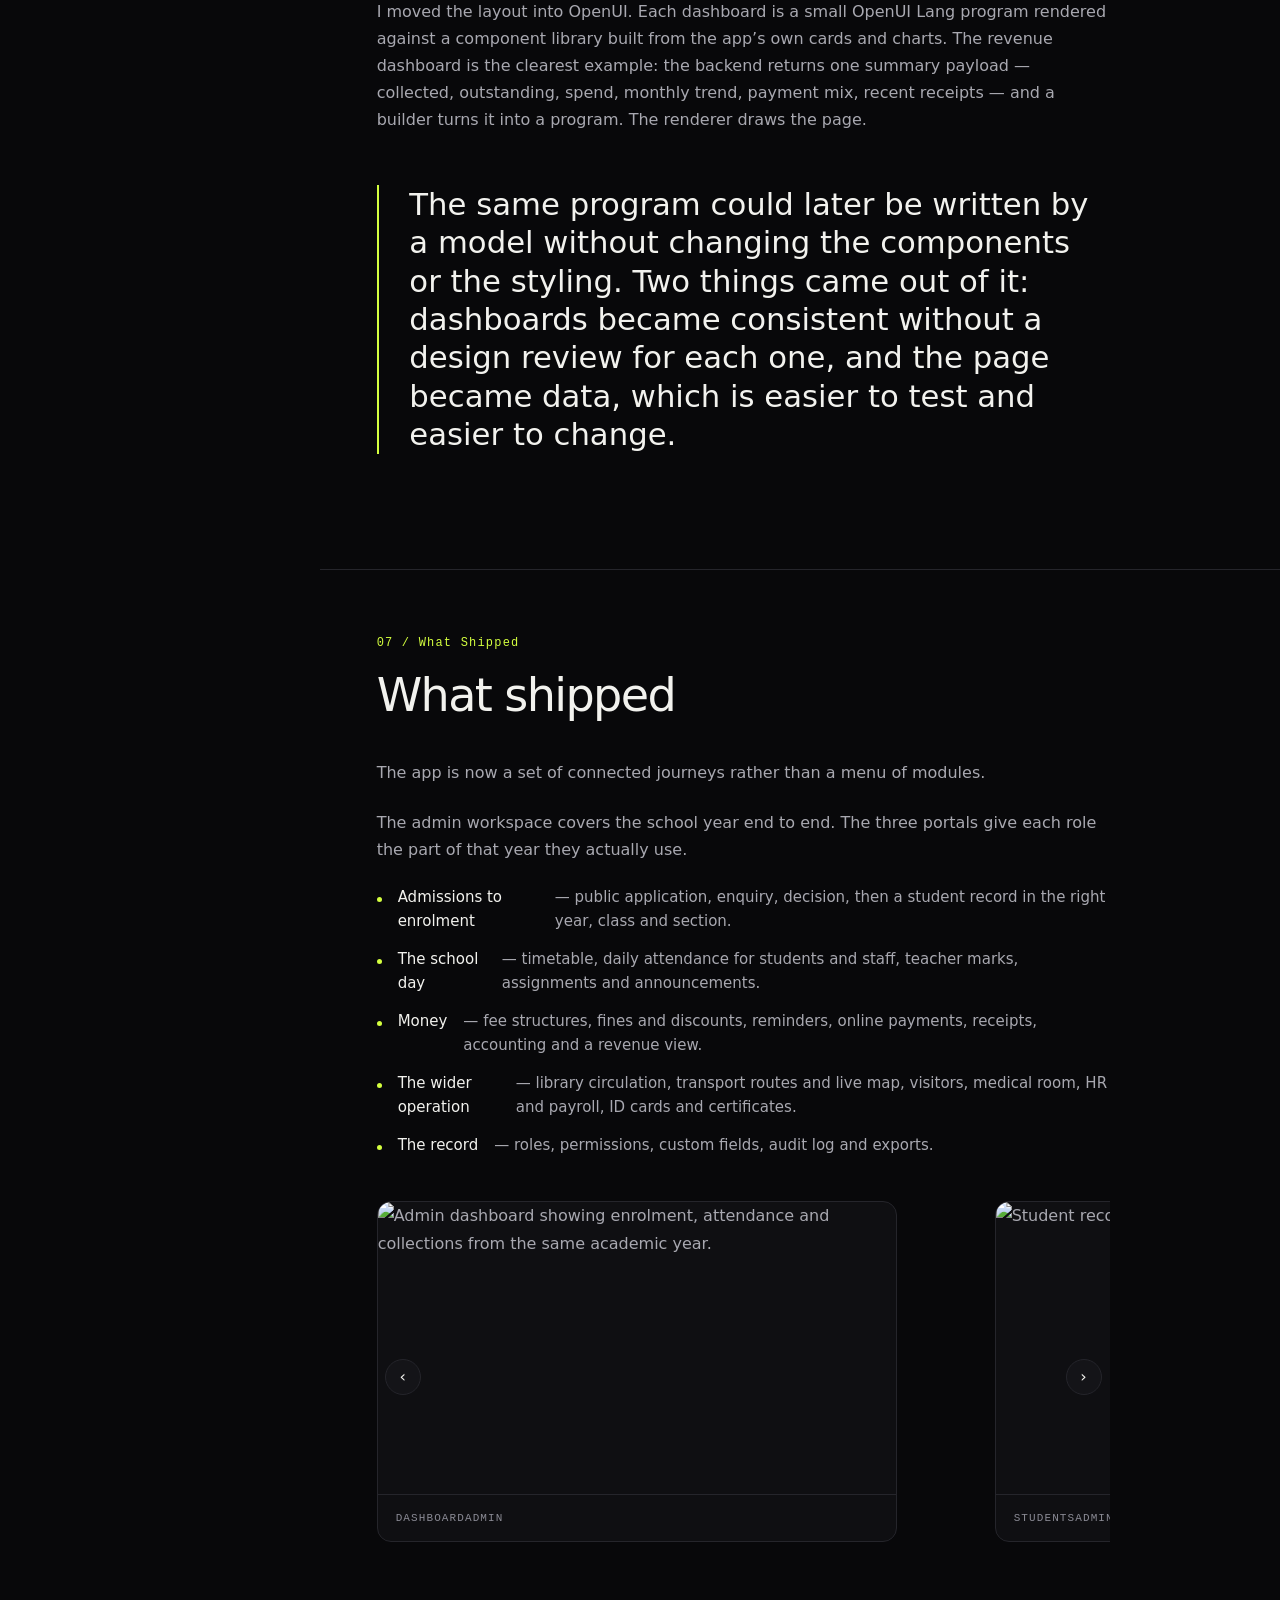
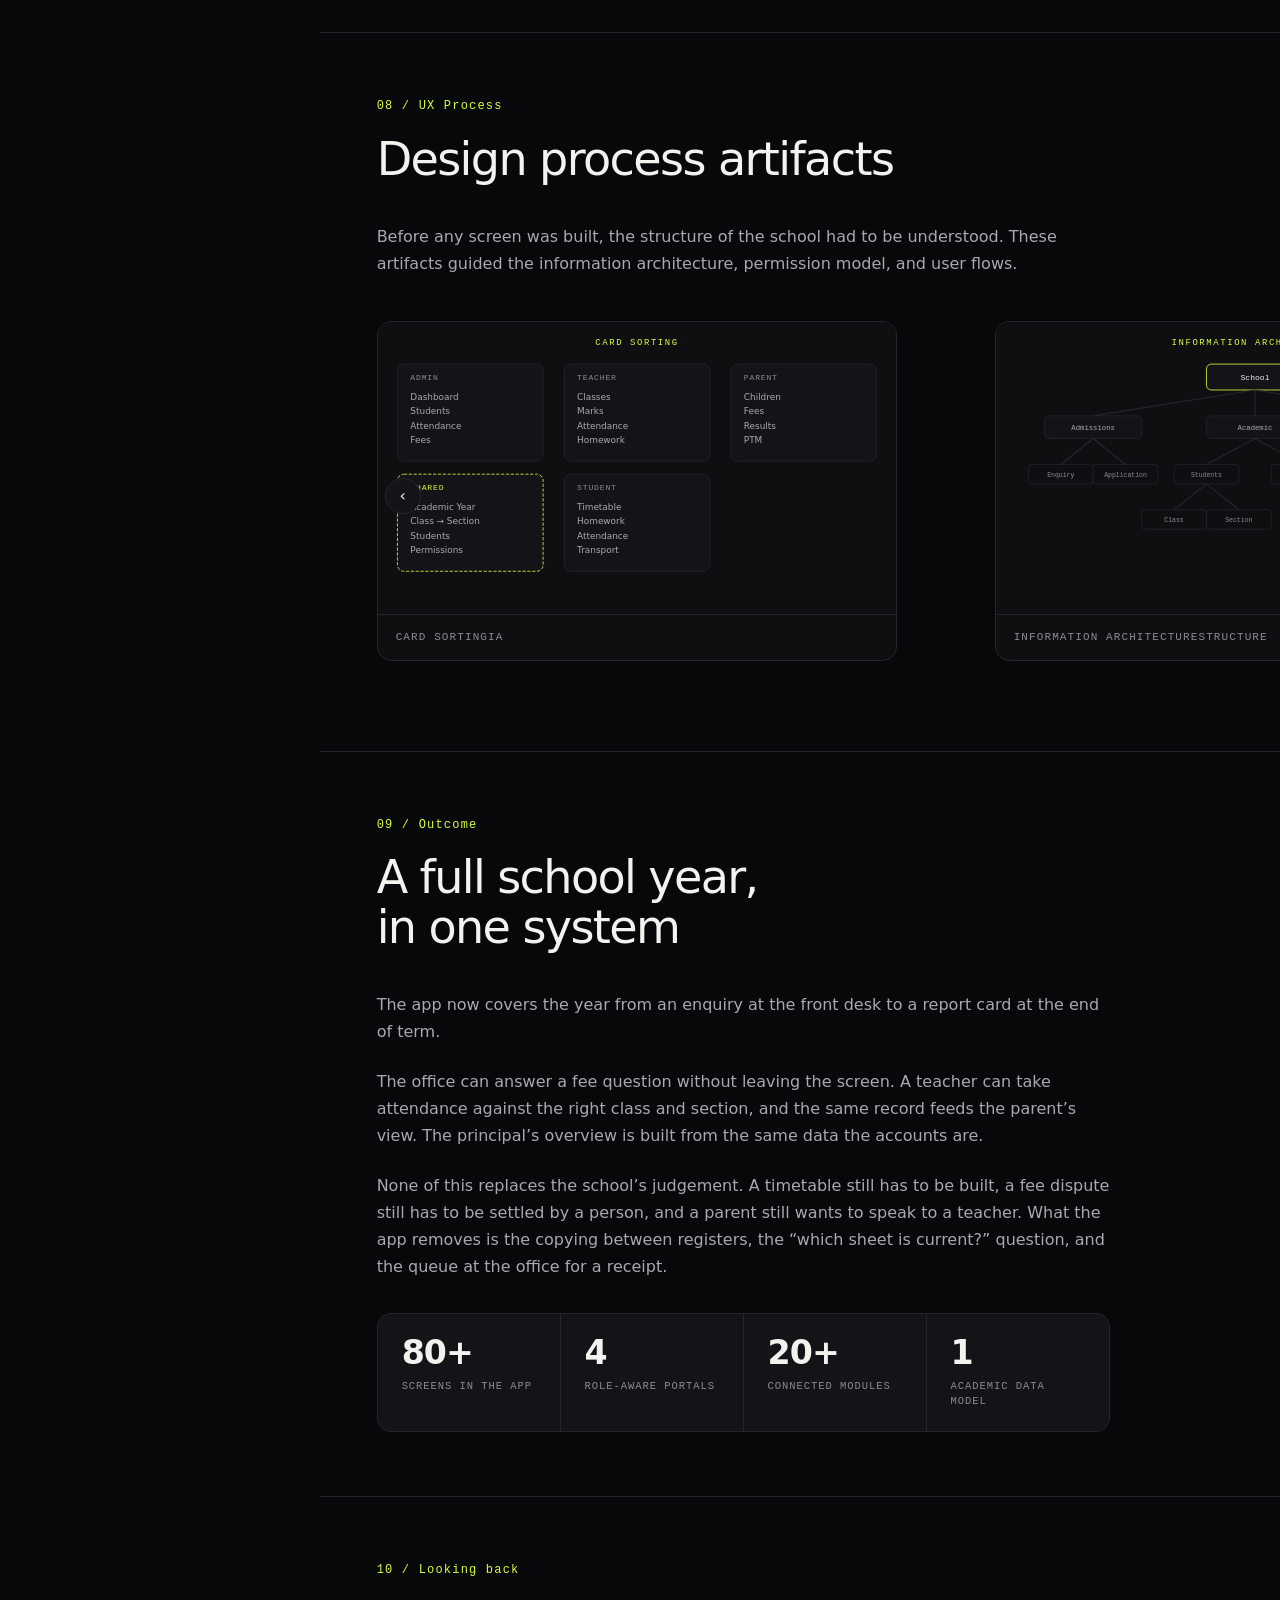
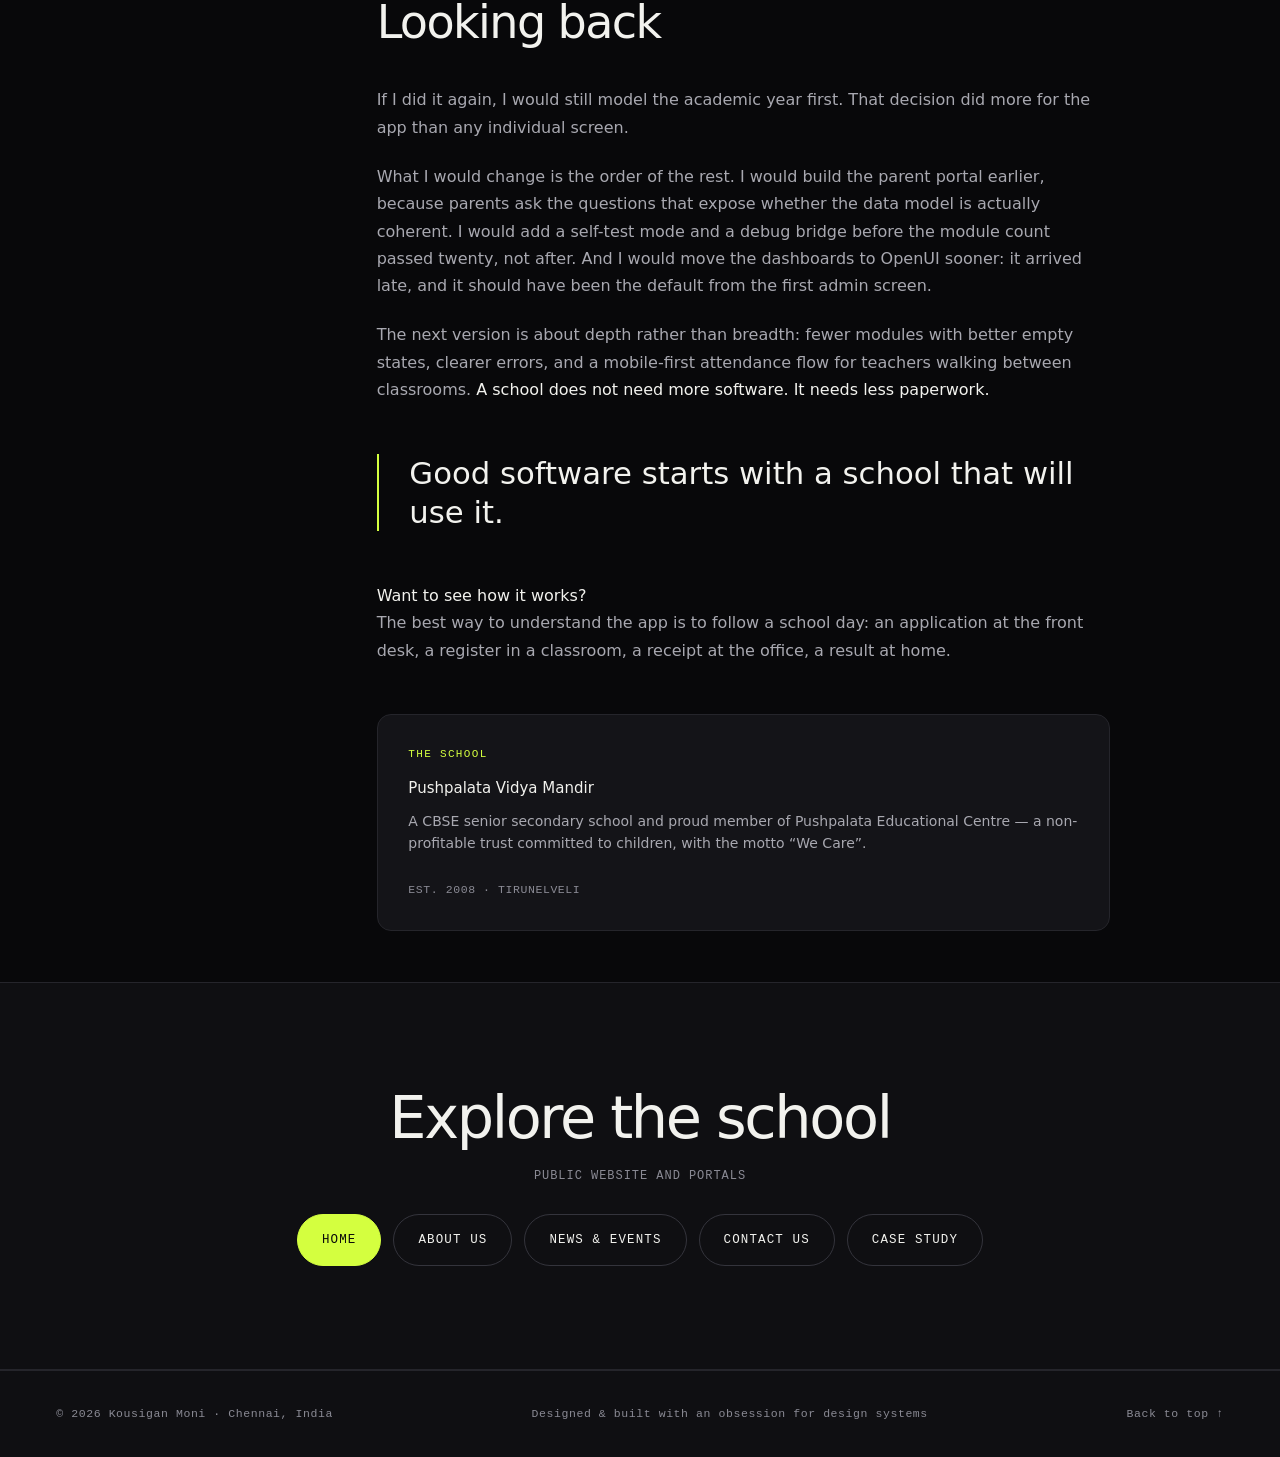
==== commit 056b73d5: "feat: add UX process artifacts section with inline SVG diagrams" ====
--- a/case-study/index.html
+++ b/case-study/index.html
@@ -120,6 +120,8 @@
     top:clamp(90px,12vh,120px);
     align-self:start;
     display:flex;flex-direction:column;gap:2px;
+    padding-top:clamp(20px,2vw,35px);
+    padding-bottom:clamp(20px,2vw,35px);
   }
   .toc-item{
     display:flex;gap:12px;align-items:baseline;
@@ -145,6 +147,7 @@
     grid-template-columns:minmax(200px,240px) 1fr;
     gap:clamp(40px,5vw,80px);
     align-items:start;
+    padding-bottom:clamp(40px,4vw,70px);
   }
 
   @media (max-width:920px){
@@ -159,11 +162,11 @@
     .toc-item.active{border-bottom-color:var(--accent)}
   }
   .case-section{
-    padding-top:clamp(80px,10vw,140px);
-    padding-bottom:clamp(60px,8vw,110px);
+    padding-top:clamp(40px,5vw,70px);
+    padding-bottom:clamp(40px,5vw,70px);
     border-bottom:1px solid var(--line);
   }
-  .case-section:last-child{border-bottom:0}
+  .case-section:last-child{border-bottom:0; padding-bottom:0}
   .sec-num{
     font-family:var(--mono);font-size:12px;color:var(--accent);
     letter-spacing:.1em;display:block;margin-bottom:18px;
@@ -342,8 +345,9 @@
       <a class="toc-item" href="#sec-5"><span class="toc-num">05</span><span class="toc-link">One permission model, four shells</span></a>
       <a class="toc-item" href="#sec-6"><span class="toc-num">06</span><span class="toc-link">Dashboards as programs</span></a>
       <a class="toc-item" href="#sec-7"><span class="toc-num">07</span><span class="toc-link">What shipped</span></a>
-      <a class="toc-item" href="#sec-8"><span class="toc-num">08</span><span class="toc-link">Outcome</span></a>
-      <a class="toc-item" href="#sec-9"><span class="toc-num">09</span><span class="toc-link">Looking back</span></a>
+      <a class="toc-item" href="#sec-ux"><span class="toc-num">08</span><span class="toc-link">UX Process</span></a>
+      <a class="toc-item" href="#sec-8"><span class="toc-num">09</span><span class="toc-link">Outcome</span></a>
+      <a class="toc-item" href="#sec-9"><span class="toc-num">10</span><span class="toc-link">Looking back</span></a>
     </nav>
 
     <div class="case-content">
@@ -505,10 +509,193 @@
     </div>
   </section>
 
+  <!-- ================= UX PROCESS ================= -->
+  <section id="sec-ux" class="case-section">
+    <div class="wrap">
+      <span class="sec-num rv">08 / UX Process</span>
+      <h2 class="sec-heading rv">Design process artifacts</h2>
+      <div class="body rv">
+        <p>Before any screen was built, the structure of the school had to be understood. These artifacts guided the information architecture, permission model, and user flows.</p>
+      </div>
+
+      <div class="screens-wrap">
+        <div class="screens">
+          <figure class="screen rv">
+            <svg viewBox="0 0 640 360" xmlns="http://www.w3.org/2000/svg" style="width:100%;height:auto;aspect-ratio:16/9;background:var(--bg-2);">
+              <rect width="640" height="360" fill="var(--bg-2)"/>
+              <text x="320" y="28" text-anchor="middle" font-family="var(--mono)" font-size="11" fill="var(--accent)" letter-spacing="2">CARD SORTING</text>
+              <!-- Admin group -->
+              <rect x="24" y="52" width="180" height="120" rx="8" fill="var(--surface)" stroke="var(--line)"/>
+              <text x="40" y="72" font-family="var(--mono)" font-size="10" fill="var(--fg-3)" letter-spacing="1">ADMIN</text>
+              <text x="40" y="96" font-family="var(--sans)" font-size="11" fill="var(--fg-2)">Dashboard</text>
+              <text x="40" y="114" font-family="var(--sans)" font-size="11" fill="var(--fg-2)">Students</text>
+              <text x="40" y="132" font-family="var(--sans)" font-size="11" fill="var(--fg-2)">Attendance</text>
+              <text x="40" y="150" font-family="var(--sans)" font-size="11" fill="var(--fg-2)">Fees</text>
+              <!-- Teacher group -->
+              <rect x="230" y="52" width="180" height="120" rx="8" fill="var(--surface)" stroke="var(--line)"/>
+              <text x="246" y="72" font-family="var(--mono)" font-size="10" fill="var(--fg-3)" letter-spacing="1">TEACHER</text>
+              <text x="246" y="96" font-family="var(--sans)" font-size="11" fill="var(--fg-2)">Classes</text>
+              <text x="246" y="114" font-family="var(--sans)" font-size="11" fill="var(--fg-2)">Marks</text>
+              <text x="246" y="132" font-family="var(--sans)" font-size="11" fill="var(--fg-2)">Attendance</text>
+              <text x="246" y="150" font-family="var(--sans)" font-size="11" fill="var(--fg-2)">Homework</text>
+              <!-- Parent group -->
+              <rect x="436" y="52" width="180" height="120" rx="8" fill="var(--surface)" stroke="var(--line)"/>
+              <text x="452" y="72" font-family="var(--mono)" font-size="10" fill="var(--fg-3)" letter-spacing="1">PARENT</text>
+              <text x="452" y="96" font-family="var(--sans)" font-size="11" fill="var(--fg-2)">Children</text>
+              <text x="452" y="114" font-family="var(--sans)" font-size="11" fill="var(--fg-2)">Fees</text>
+              <text x="452" y="132" font-family="var(--sans)" font-size="11" fill="var(--fg-2)">Results</text>
+              <text x="452" y="150" font-family="var(--sans)" font-size="11" fill="var(--fg-2)">PTM</text>
+              <!-- Student group -->
+              <rect x="230" y="188" width="180" height="120" rx="8" fill="var(--surface)" stroke="var(--line)"/>
+              <text x="246" y="208" font-family="var(--mono)" font-size="10" fill="var(--fg-3)" letter-spacing="1">STUDENT</text>
+              <text x="246" y="232" font-family="var(--sans)" font-size="11" fill="var(--fg-2)">Timetable</text>
+              <text x="246" y="250" font-family="var(--sans)" font-size="11" fill="var(--fg-2)">Homework</text>
+              <text x="246" y="268" font-family="var(--sans)" font-size="11" fill="var(--fg-2)">Attendance</text>
+              <text x="246" y="286" font-family="var(--sans)" font-size="11" fill="var(--fg-2)">Transport</text>
+              <!-- Shared layer -->
+              <rect x="24" y="188" width="180" height="120" rx="8" fill="var(--surface)" stroke="var(--accent)" stroke-dasharray="4 2"/>
+              <text x="40" y="208" font-family="var(--mono)" font-size="10" fill="var(--accent)" letter-spacing="1">SHARED</text>
+              <text x="40" y="232" font-family="var(--sans)" font-size="11" fill="var(--fg-2)">Academic Year</text>
+              <text x="40" y="250" font-family="var(--sans)" font-size="11" fill="var(--fg-2)">Class → Section</text>
+              <text x="40" y="268" font-family="var(--sans)" font-size="11" fill="var(--fg-2)">Students</text>
+              <text x="40" y="286" font-family="var(--sans)" font-size="11" fill="var(--fg-2)">Permissions</text>
+            </svg>
+            <figcaption><span>Card Sorting</span><span class="badge">IA</span></figcaption>
+          </figure>
+
+          <figure class="screen rv">
+            <svg viewBox="0 0 640 360" xmlns="http://www.w3.org/2000/svg" style="width:100%;height:auto;aspect-ratio:16/9;background:var(--bg-2);">
+              <rect width="640" height="360" fill="var(--bg-2)"/>
+              <text x="320" y="28" text-anchor="middle" font-family="var(--mono)" font-size="11" fill="var(--accent)" letter-spacing="2">INFORMATION ARCHITECTURE</text>
+              <!-- Root -->
+              <rect x="260" y="52" width="120" height="32" rx="6" fill="var(--surface)" stroke="var(--accent)"/>
+              <text x="320" y="72" text-anchor="middle" font-family="var(--mono)" font-size="10" fill="var(--fg)">School</text>
+              <!-- Branches -->
+              <line x1="320" y1="84" x2="120" y2="116" stroke="var(--line)" stroke-width="1.5"/>
+              <line x1="320" y1="84" x2="320" y2="116" stroke="var(--line)" stroke-width="1.5"/>
+              <line x1="320" y1="84" x2="520" y2="116" stroke="var(--line)" stroke-width="1.5"/>
+              <rect x="60" y="116" width="120" height="28" rx="6" fill="var(--surface)" stroke="var(--line)"/>
+              <text x="120" y="134" text-anchor="middle" font-family="var(--mono)" font-size="9" fill="var(--fg-2)">Admissions</text>
+              <rect x="260" y="116" width="120" height="28" rx="6" fill="var(--surface)" stroke="var(--line)"/>
+              <text x="320" y="134" text-anchor="middle" font-family="var(--mono)" font-size="9" fill="var(--fg-2)">Academic</text>
+              <rect x="460" y="116" width="120" height="28" rx="6" fill="var(--surface)" stroke="var(--line)"/>
+              <text x="520" y="134" text-anchor="middle" font-family="var(--mono)" font-size="9" fill="var(--fg-2)">Operations</text>
+              <!-- Level 2 -->
+              <line x1="120" y1="144" x2="80" y2="176" stroke="var(--line)" stroke-width="1.5"/>
+              <line x1="120" y1="144" x2="160" y2="176" stroke="var(--line)" stroke-width="1.5"/>
+              <line x1="320" y1="144" x2="260" y2="176" stroke="var(--line)" stroke-width="1.5"/>
+              <line x1="320" y1="144" x2="380" y2="176" stroke="var(--line)" stroke-width="1.5"/>
+              <line x1="520" y1="144" x2="460" y2="176" stroke="var(--line)" stroke-width="1.5"/>
+              <line x1="520" y1="144" x2="580" y2="176" stroke="var(--line)" stroke-width="1.5"/>
+              <rect x="40" y="176" width="80" height="24" rx="4" fill="var(--bg-2)" stroke="var(--line)"/>
+              <text x="80" y="191" text-anchor="middle" font-family="var(--mono)" font-size="8" fill="var(--fg-3)">Enquiry</text>
+              <rect x="120" y="176" width="80" height="24" rx="4" fill="var(--bg-2)" stroke="var(--line)"/>
+              <text x="160" y="191" text-anchor="middle" font-family="var(--mono)" font-size="8" fill="var(--fg-3)">Application</text>
+              <rect x="220" y="176" width="80" height="24" rx="4" fill="var(--bg-2)" stroke="var(--line)"/>
+              <text x="260" y="191" text-anchor="middle" font-family="var(--mono)" font-size="8" fill="var(--fg-3)">Students</text>
+              <rect x="340" y="176" width="80" height="24" rx="4" fill="var(--bg-2)" stroke="var(--line)"/>
+              <text x="380" y="191" text-anchor="middle" font-family="var(--mono)" font-size="8" fill="var(--fg-3)">Attendance</text>
+              <rect x="420" y="176" width="80" height="24" rx="4" fill="var(--bg-2)" stroke="var(--line)"/>
+              <text x="460" y="191" text-anchor="middle" font-family="var(--mono)" font-size="8" fill="var(--fg-3)">Fees</text>
+              <rect x="540" y="176" width="80" height="24" rx="4" fill="var(--bg-2)" stroke="var(--line)"/>
+              <text x="580" y="191" text-anchor="middle" font-family="var(--mono)" font-size="8" fill="var(--fg-3)">Library</text>
+              <!-- Level 3 sample -->
+              <line x1="260" y1="200" x2="220" y2="232" stroke="var(--line)" stroke-width="1.5"/>
+              <line x1="260" y1="200" x2="300" y2="232" stroke="var(--line)" stroke-width="1.5"/>
+              <rect x="180" y="232" width="80" height="24" rx="4" fill="var(--bg-2)" stroke="var(--line)"/>
+              <text x="220" y="247" text-anchor="middle" font-family="var(--mono)" font-size="8" fill="var(--fg-3)">Class</text>
+              <rect x="260" y="232" width="80" height="24" rx="4" fill="var(--bg-2)" stroke="var(--line)"/>
+              <text x="300" y="247" text-anchor="middle" font-family="var(--mono)" font-size="8" fill="var(--fg-3)">Section</text>
+            </svg>
+            <figcaption><span>Information Architecture</span><span class="badge">Structure</span></figcaption>
+          </figure>
+
+          <figure class="screen rv">
+            <svg viewBox="0 0 640 360" xmlns="http://www.w3.org/2000/svg" style="width:100%;height:auto;aspect-ratio:16/9;background:var(--bg-2);">
+              <rect width="640" height="360" fill="var(--bg-2)"/>
+              <text x="320" y="28" text-anchor="middle" font-family="var(--mono)" font-size="11" fill="var(--accent)" letter-spacing="2">MIND MAP</text>
+              <!-- Central -->
+              <circle cx="320" cy="170" r="28" fill="var(--surface)" stroke="var(--accent)"/>
+              <text x="320" y="174" text-anchor="middle" font-family="var(--mono)" font-size="9" fill="var(--fg)">School ERP</text>
+              <!-- Branches -->
+              <line x1="320" y1="142" x2="180" y2="80" stroke="var(--line)" stroke-width="1.5"/>
+              <line x1="320" y1="142" x2="320" y2="70" stroke="var(--line)" stroke-width="1.5"/>
+              <line x1="320" y1="142" x2="460" y2="80" stroke="var(--line)" stroke-width="1.5"/>
+              <line x1="320" y1="198" x2="180" y2="260" stroke="var(--line)" stroke-width="1.5"/>
+              <line x1="320" y1="198" x2="320" y2="270" stroke="var(--line)" stroke-width="1.5"/>
+              <line x1="320" y1="198" x2="460" y2="260" stroke="var(--line)" stroke-width="1.5"/>
+              <circle cx="180" cy="80" r="18" fill="var(--surface)" stroke="var(--line)"/>
+              <text x="180" y="84" text-anchor="middle" font-family="var(--mono)" font-size="8" fill="var(--fg-2)">Admissions</text>
+              <circle cx="320" cy="70" r="18" fill="var(--surface)" stroke="var(--line)"/>
+              <text x="320" y="74" text-anchor="middle" font-family="var(--mono)" font-size="8" fill="var(--fg-2)">Academic</text>
+              <circle cx="460" cy="80" r="18" fill="var(--surface)" stroke="var(--line)"/>
+              <text x="460" y="84" text-anchor="middle" font-family="var(--mono)" font-size="8" fill="var(--fg-2)">Operations</text>
+              <circle cx="180" cy="260" r="18" fill="var(--surface)" stroke="var(--line)"/>
+              <text x="180" y="264" text-anchor="middle" font-family="var(--mono)" font-size="8" fill="var(--fg-2)">Portals</text>
+              <circle cx="320" cy="270" r="18" fill="var(--surface)" stroke="var(--line)"/>
+              <text x="320" y="274" text-anchor="middle" font-family="var(--mono)" font-size="8" fill="var(--fg-2)">Reports</text>
+              <circle cx="460" cy="260" r="18" fill="var(--surface)" stroke="var(--line)"/>
+              <text x="460" y="264" text-anchor="middle" font-family="var(--mono)" font-size="8" fill="var(--fg-2)">Settings</text>
+            </svg>
+            <figcaption><span>Mind Map</span><span class="badge">Exploration</span></figcaption>
+          </figure>
+
+          <figure class="screen rv">
+            <svg viewBox="0 0 640 360" xmlns="http://www.w3.org/2000/svg" style="width:100%;height:auto;aspect-ratio:16/9;background:var(--bg-2);">
+              <rect width="640" height="360" fill="var(--bg-2)"/>
+              <text x="320" y="28" text-anchor="middle" font-family="var(--mono)" font-size="11" fill="var(--accent)" letter-spacing="2">USER FLOW</text>
+              <!-- Nodes -->
+              <rect x="24" y="52" width="120" height="32" rx="6" fill="var(--surface)" stroke="var(--accent)"/>
+              <text x="84" y="72" text-anchor="middle" font-family="var(--mono)" font-size="9" fill="var(--fg)">Landing</text>
+              <rect x="260" y="52" width="120" height="32" rx="6" fill="var(--surface)" stroke="var(--line)"/>
+              <text x="320" y="72" text-anchor="middle" font-family="var(--mono)" font-size="9" fill="var(--fg-2)">Apply</text>
+              <rect x="496" y="52" width="120" height="32" rx="6" fill="var(--surface)" stroke="var(--line)"/>
+              <text x="556" y="72" text-anchor="middle" font-family="var(--mono)" font-size="9" fill="var(--fg-2)">Enrolled</text>
+              <!-- Arrows -->
+              <path d="M144 68 L260 68" stroke="var(--accent)" stroke-width="1.5" fill="none" marker-end="url(#arr)"/>
+              <path d="M380 68 L496 68" stroke="var(--accent)" stroke-width="1.5" fill="none" marker-end="url(#arr)"/>
+              <!-- Decision -->
+              <polygon points="320,140 280,170 360,170" fill="var(--surface)" stroke="var(--line)"/>
+              <text x="320" y="164" text-anchor="middle" font-family="var(--mono)" font-size="8" fill="var(--fg-3)">Role?</text>
+              <!-- Role paths -->
+              <path d="M320 170 L180 200" stroke="var(--line)" stroke-width="1.5" fill="none"/>
+              <path d="M320 170 L320 200" stroke="var(--line)" stroke-width="1.5" fill="none"/>
+              <path d="M320 170 L460 200" stroke="var(--line)" stroke-width="1.5" fill="none"/>
+              <rect x="120" y="200" width="120" height="32" rx="6" fill="var(--surface)" stroke="var(--line)"/>
+              <text x="180" y="220" text-anchor="middle" font-family="var(--mono)" font-size="9" fill="var(--fg-2)">Parent Portal</text>
+              <rect x="260" y="200" width="120" height="32" rx="6" fill="var(--surface)" stroke="var(--line)"/>
+              <text x="320" y="220" text-anchor="middle" font-family="var(--mono)" font-size="9" fill="var(--fg-2)">Admin</text>
+              <rect x="400" y="200" width="120" height="32" rx="6" fill="var(--surface)" stroke="var(--line)"/>
+              <text x="460" y="220" text-anchor="middle" font-family="var(--mono)" font-size="9" fill="var(--fg-2)">Teacher</text>
+              <!-- End states -->
+              <path d="M180 232 L180 280" stroke="var(--line)" stroke-width="1.5" fill="none"/>
+              <path d="M320 232 L320 280" stroke="var(--line)" stroke-width="1.5" fill="none"/>
+              <path d="M460 232 L460 280" stroke="var(--line)" stroke-width="1.5" fill="none"/>
+              <rect x="120" y="280" width="120" height="28" rx="6" fill="var(--bg-2)" stroke="var(--line)"/>
+              <text x="180" y="299" text-anchor="middle" font-family="var(--mono)" font-size="8" fill="var(--fg-3)">Dashboard</text>
+              <rect x="260" y="280" width="120" height="28" rx="6" fill="var(--bg-2)" stroke="var(--line)"/>
+              <text x="320" y="299" text-anchor="middle" font-family="var(--mono)" font-size="8" fill="var(--fg-3)">Workspace</text>
+              <rect x="400" y="280" width="120" height="28" rx="6" fill="var(--bg-2)" stroke="var(--line)"/>
+              <text x="460" y="299" text-anchor="middle" font-family="var(--mono)" font-size="8" fill="var(--fg-3)">Class View</text>
+              <defs>
+                <marker id="arr" markerWidth="8" markerHeight="8" refX="6" refY="3" orient="auto">
+                  <path d="M0,0 L0,6 L8,3 z" fill="var(--accent)"/>
+                </marker>
+              </defs>
+            </svg>
+            <figcaption><span>Flowchart</span><span class="badge">User Flow</span></figcaption>
+          </figure>
+        </div>
+        <button class="slider-btn prev" aria-label="Previous screens">‹</button>
+        <button class="slider-btn next" aria-label="Next screens">›</button>
+      </div>
+    </div>
+  </section>
+
   <!-- ================= 08 OUTCOME ================= -->
   <section id="sec-8" class="case-section">
     <div class="wrap">
-      <span class="sec-num rv">08 / Outcome</span>
+      <span class="sec-num rv">09 / Outcome</span>
       <h2 class="sec-heading rv">A full school year, in one system</h2>
       <div class="body rv">
         <p>The app now covers the year from an enquiry at the front desk to a report card at the end of term.</p>
@@ -528,7 +715,7 @@
   <!-- ================= 09 LOOKING BACK ================= -->
   <section id="sec-9" class="case-section">
     <div class="wrap">
-      <span class="sec-num rv">09 / Looking Back</span>
+      <span class="sec-num rv">10 / Looking back</span>
       <h2 class="sec-heading rv">Looking back</h2>
       <div class="body rv">
         <p>If I did it again, I would still model the academic year first. That decision did more for the app than any individual screen.</p>
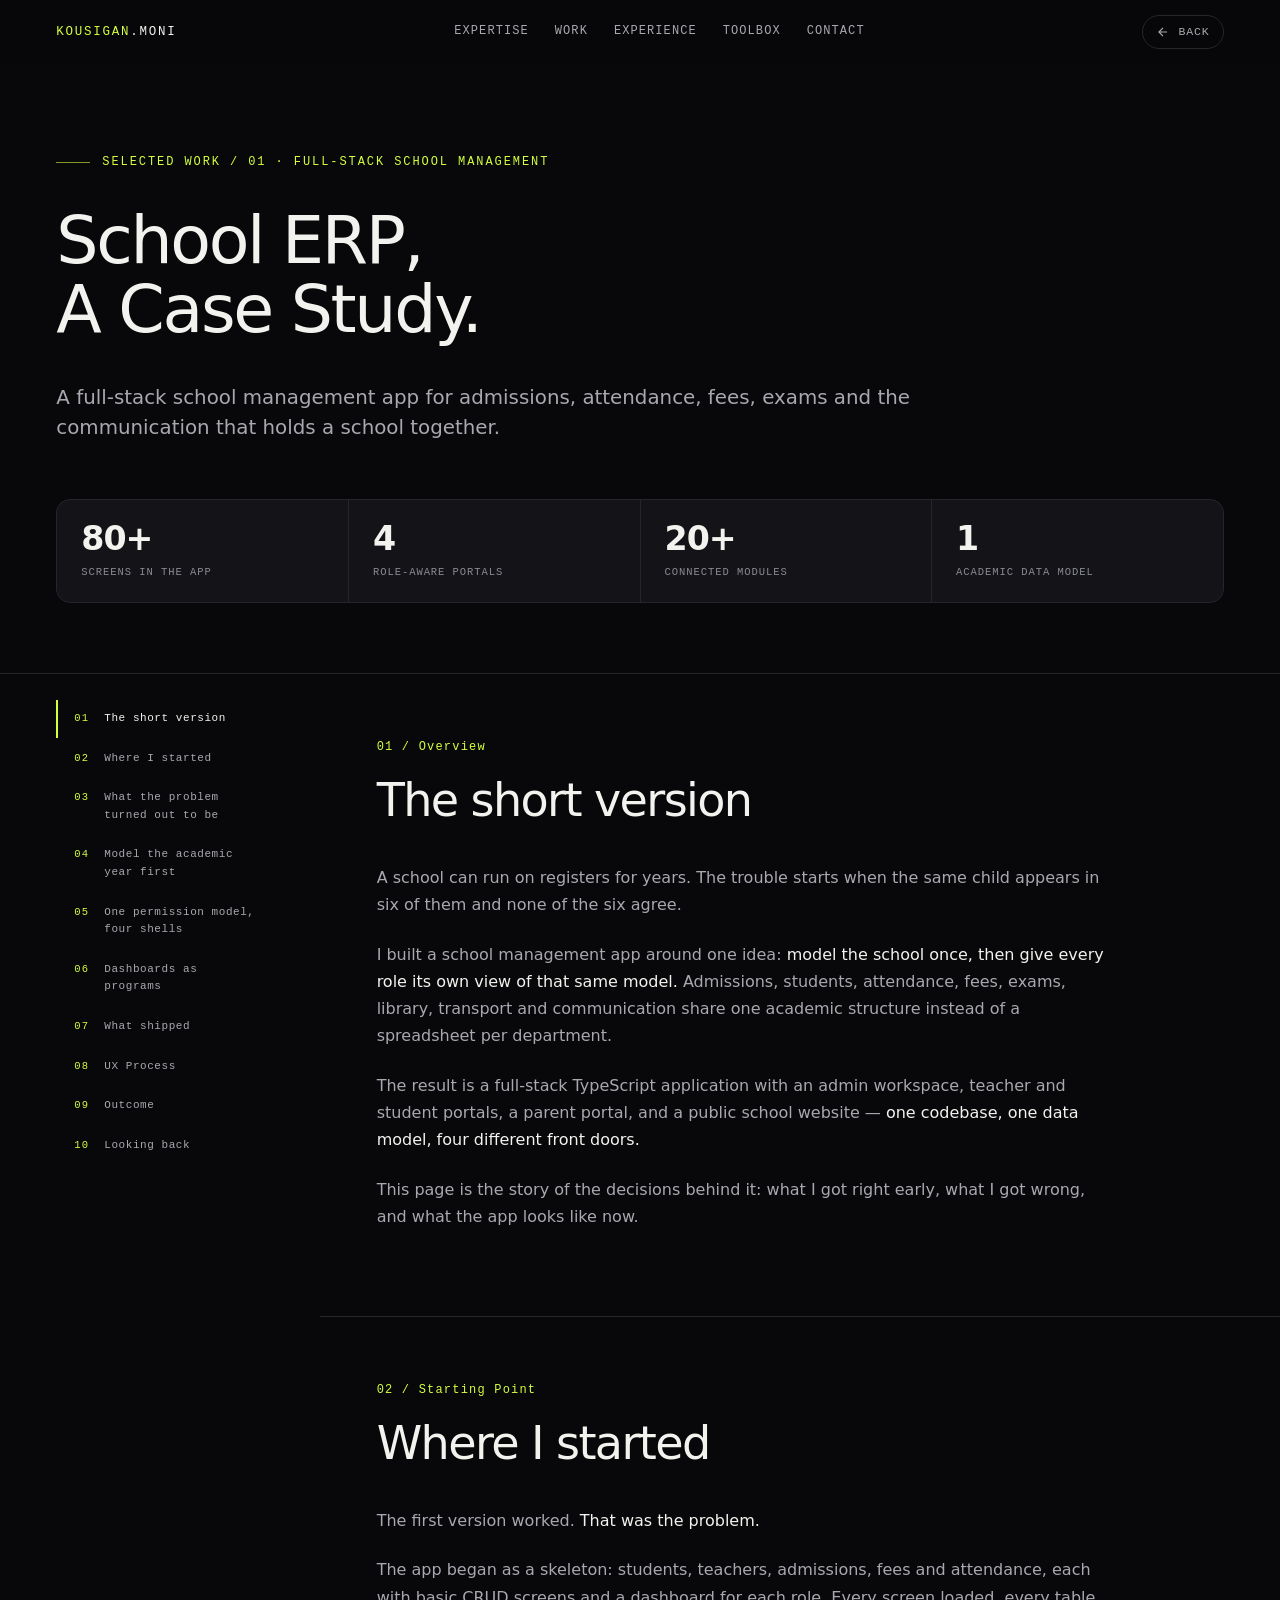
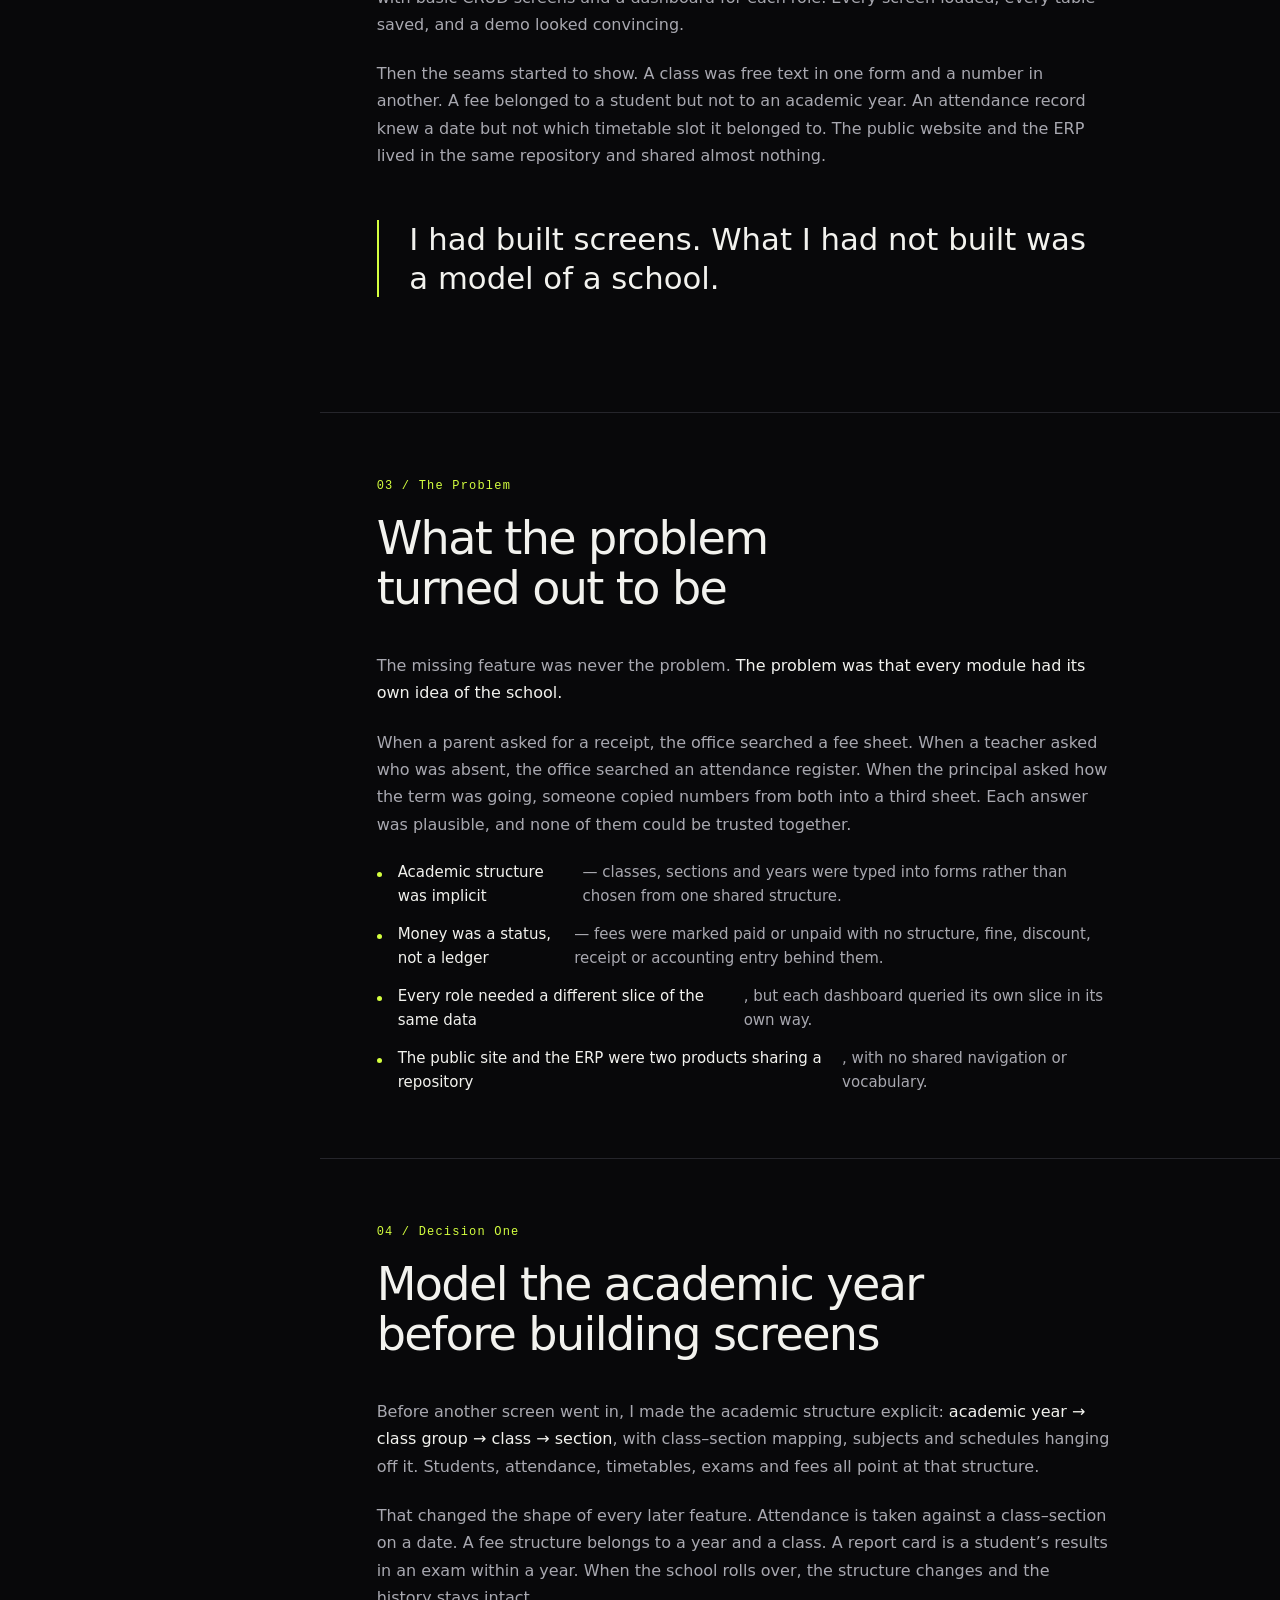
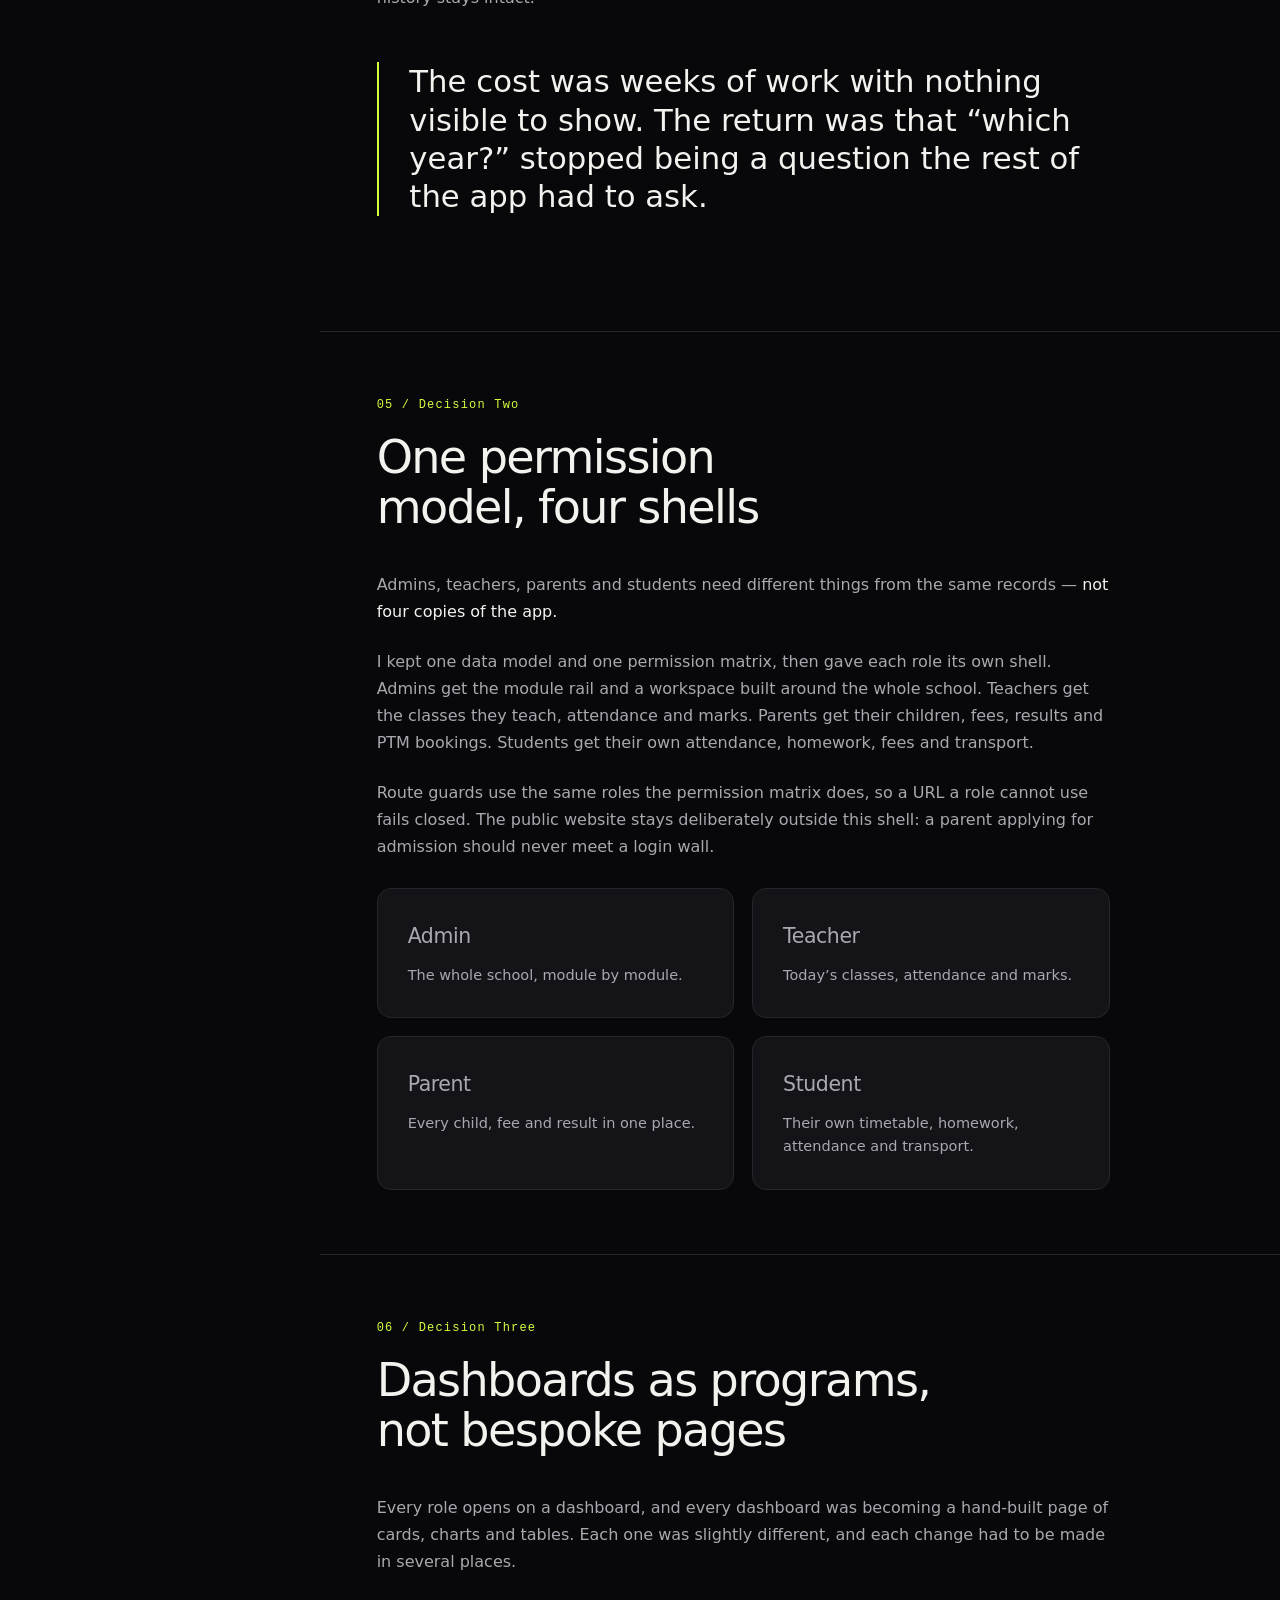
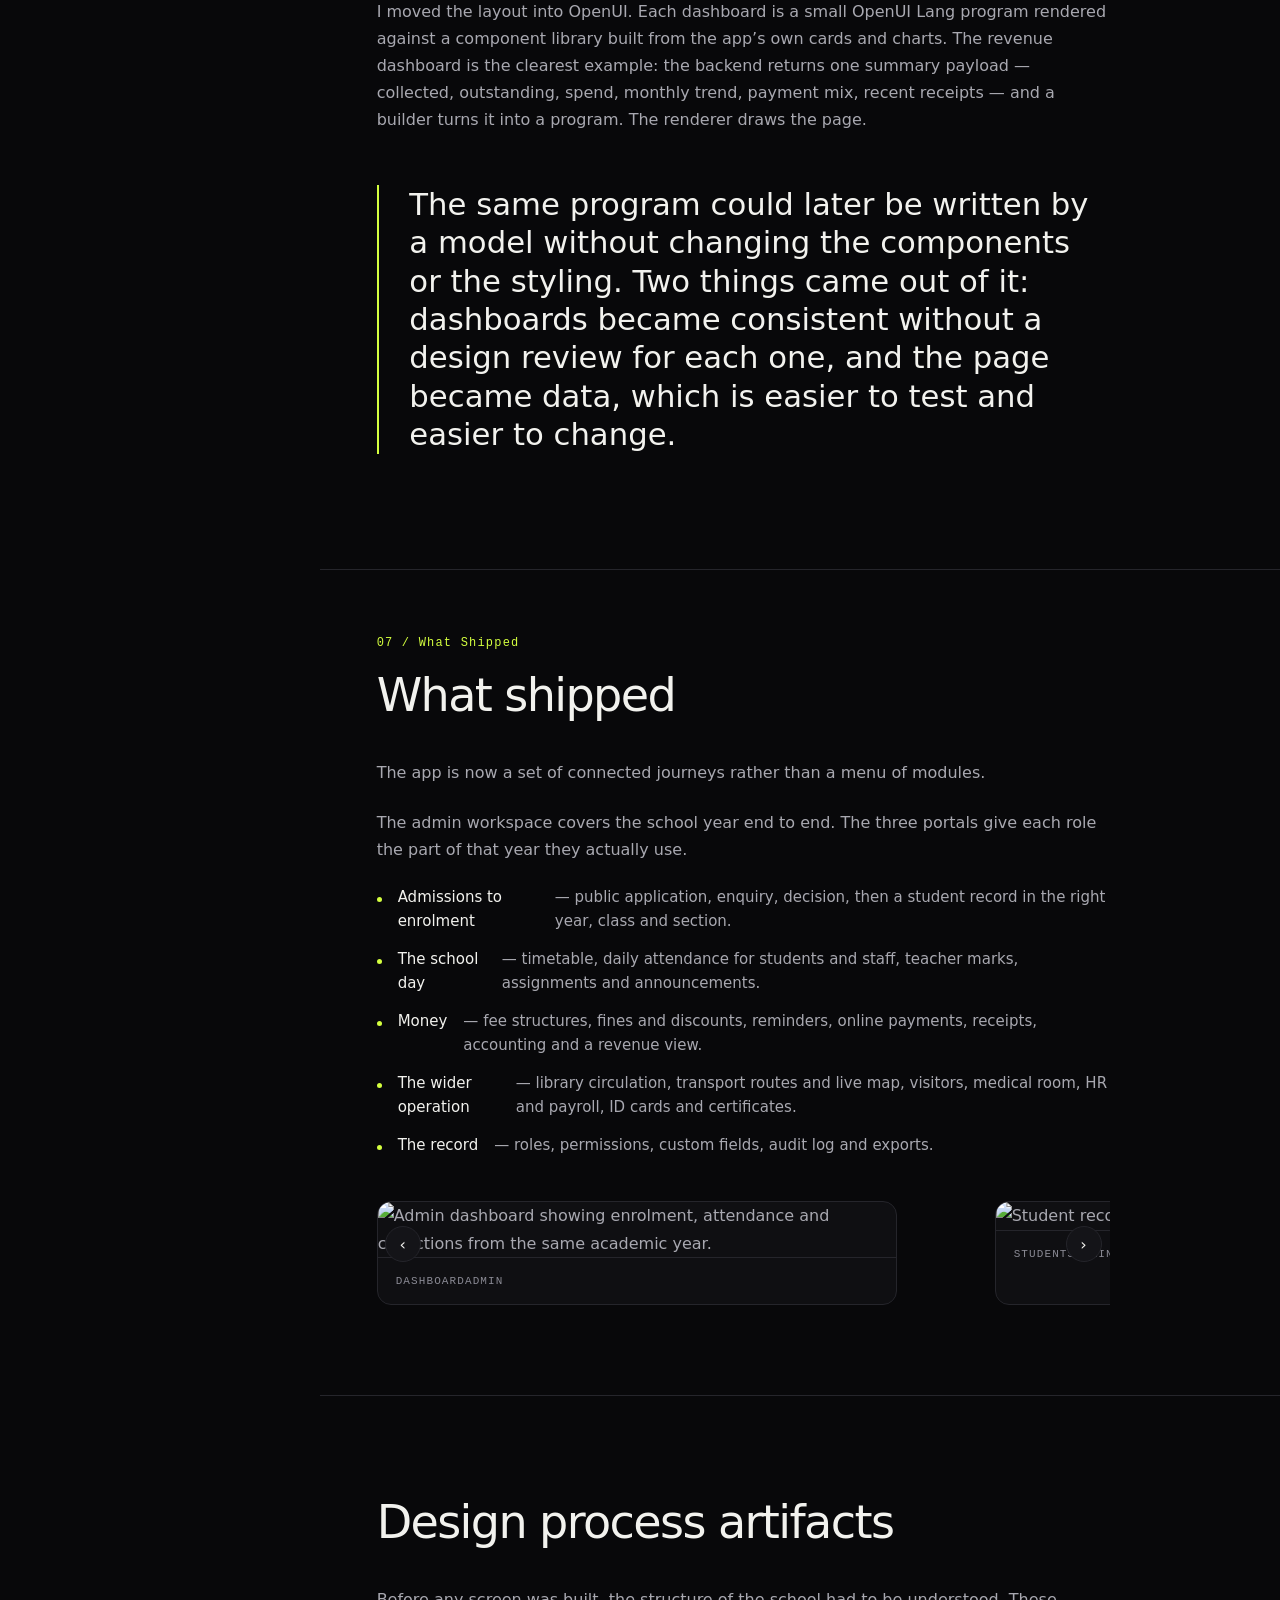
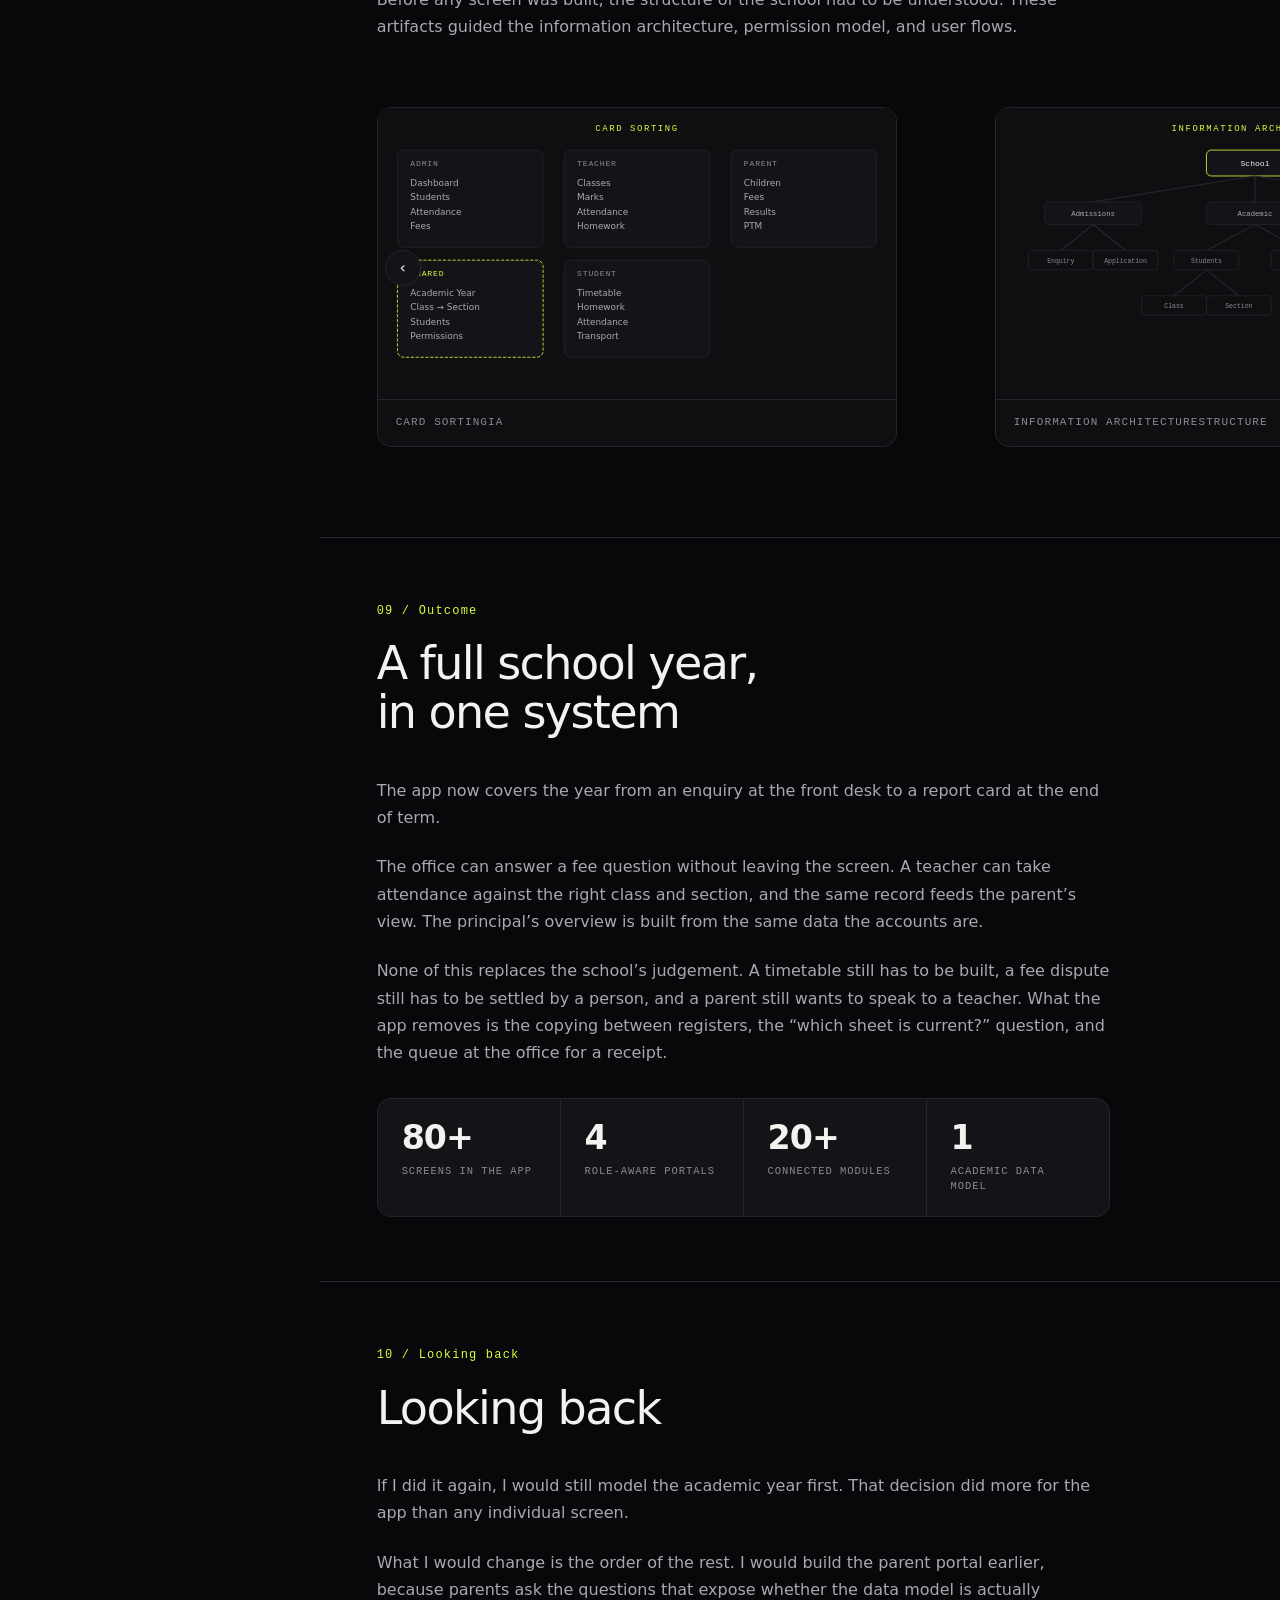
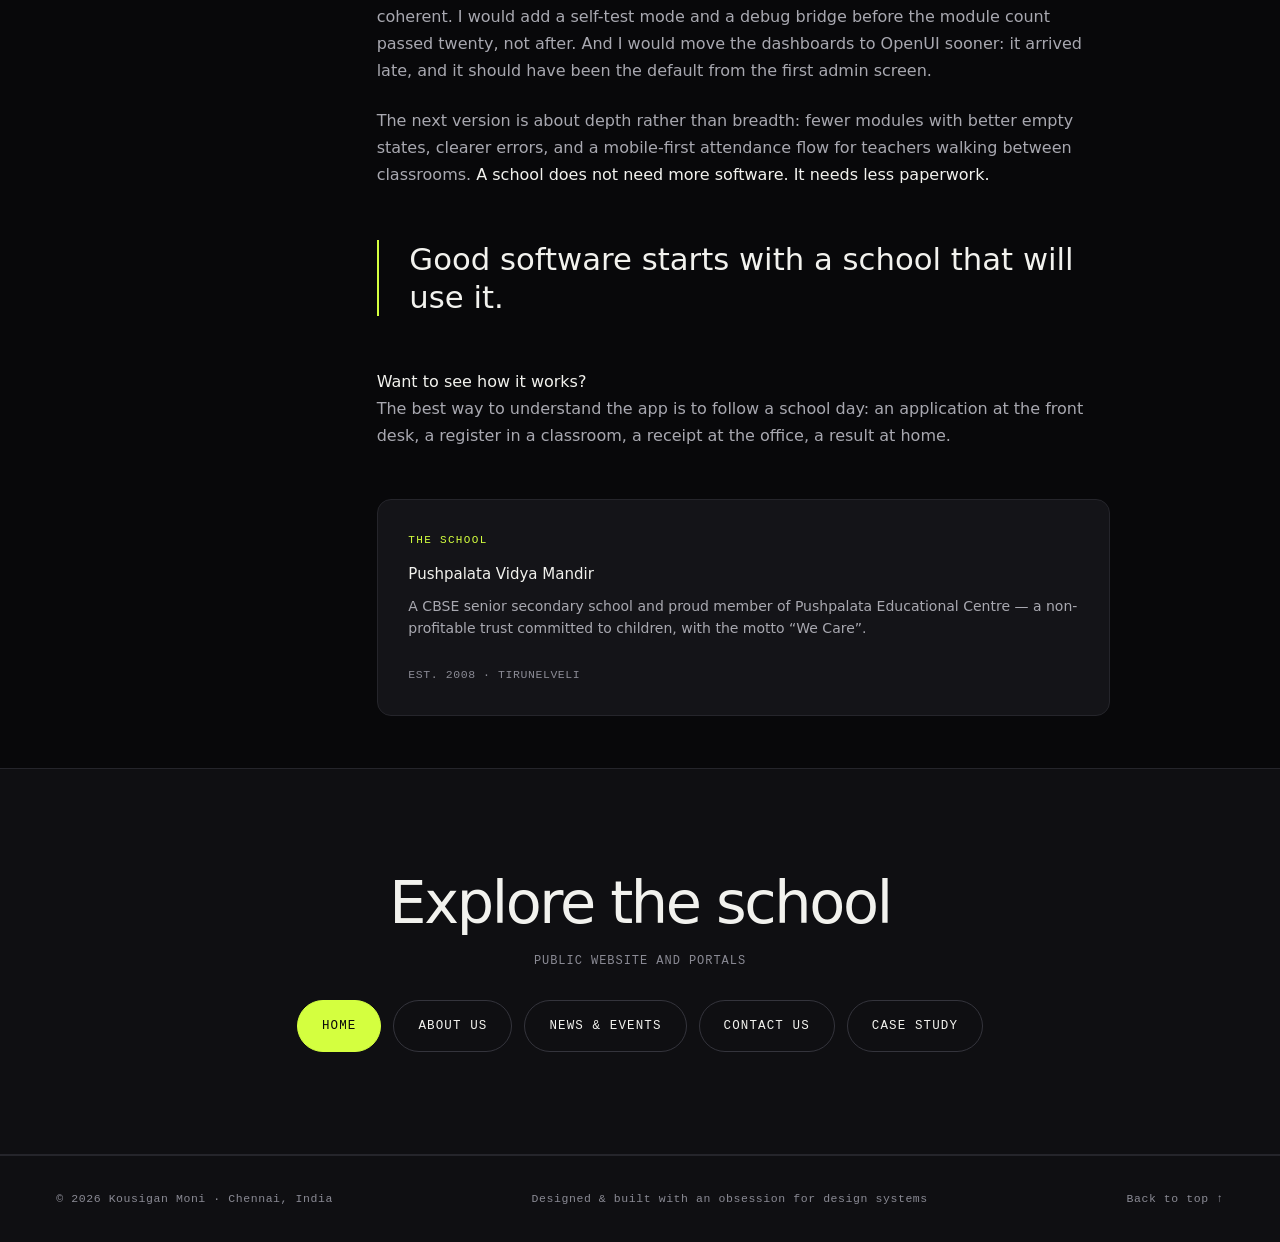
==== commit efe463e6: "fix: prevent UX process slider overflow" ====
--- a/case-study/index.html
+++ b/case-study/index.html
@@ -223,14 +223,15 @@
   }
   .screens::-webkit-scrollbar{height:8px}
   .screens::-webkit-scrollbar-thumb{background:var(--line);border-radius:999px}
-  .screens-wrap{position:relative}
+  .screens-wrap{position:relative;overflow:hidden}
   .screen{
     flex:0 0 clamp(280px, 42vw, 520px);
     scroll-snap-align:start;
     background:var(--bg-2);border:1px solid var(--line);border-radius:var(--radius);
     overflow:hidden;
-  }
-  .screen img{display:block;width:100%;height:auto;aspect-ratio:16/9;object-fit:cover}
+    min-width:0;
+  }
+  .screen svg{display:block;width:100%;height:auto;aspect-ratio:16/9;max-width:100%}
   .screen figcaption{
     padding:14px 18px;border-top:1px solid var(--line);
     font-family:var(--mono);font-size:11px;letter-spacing:.1em;
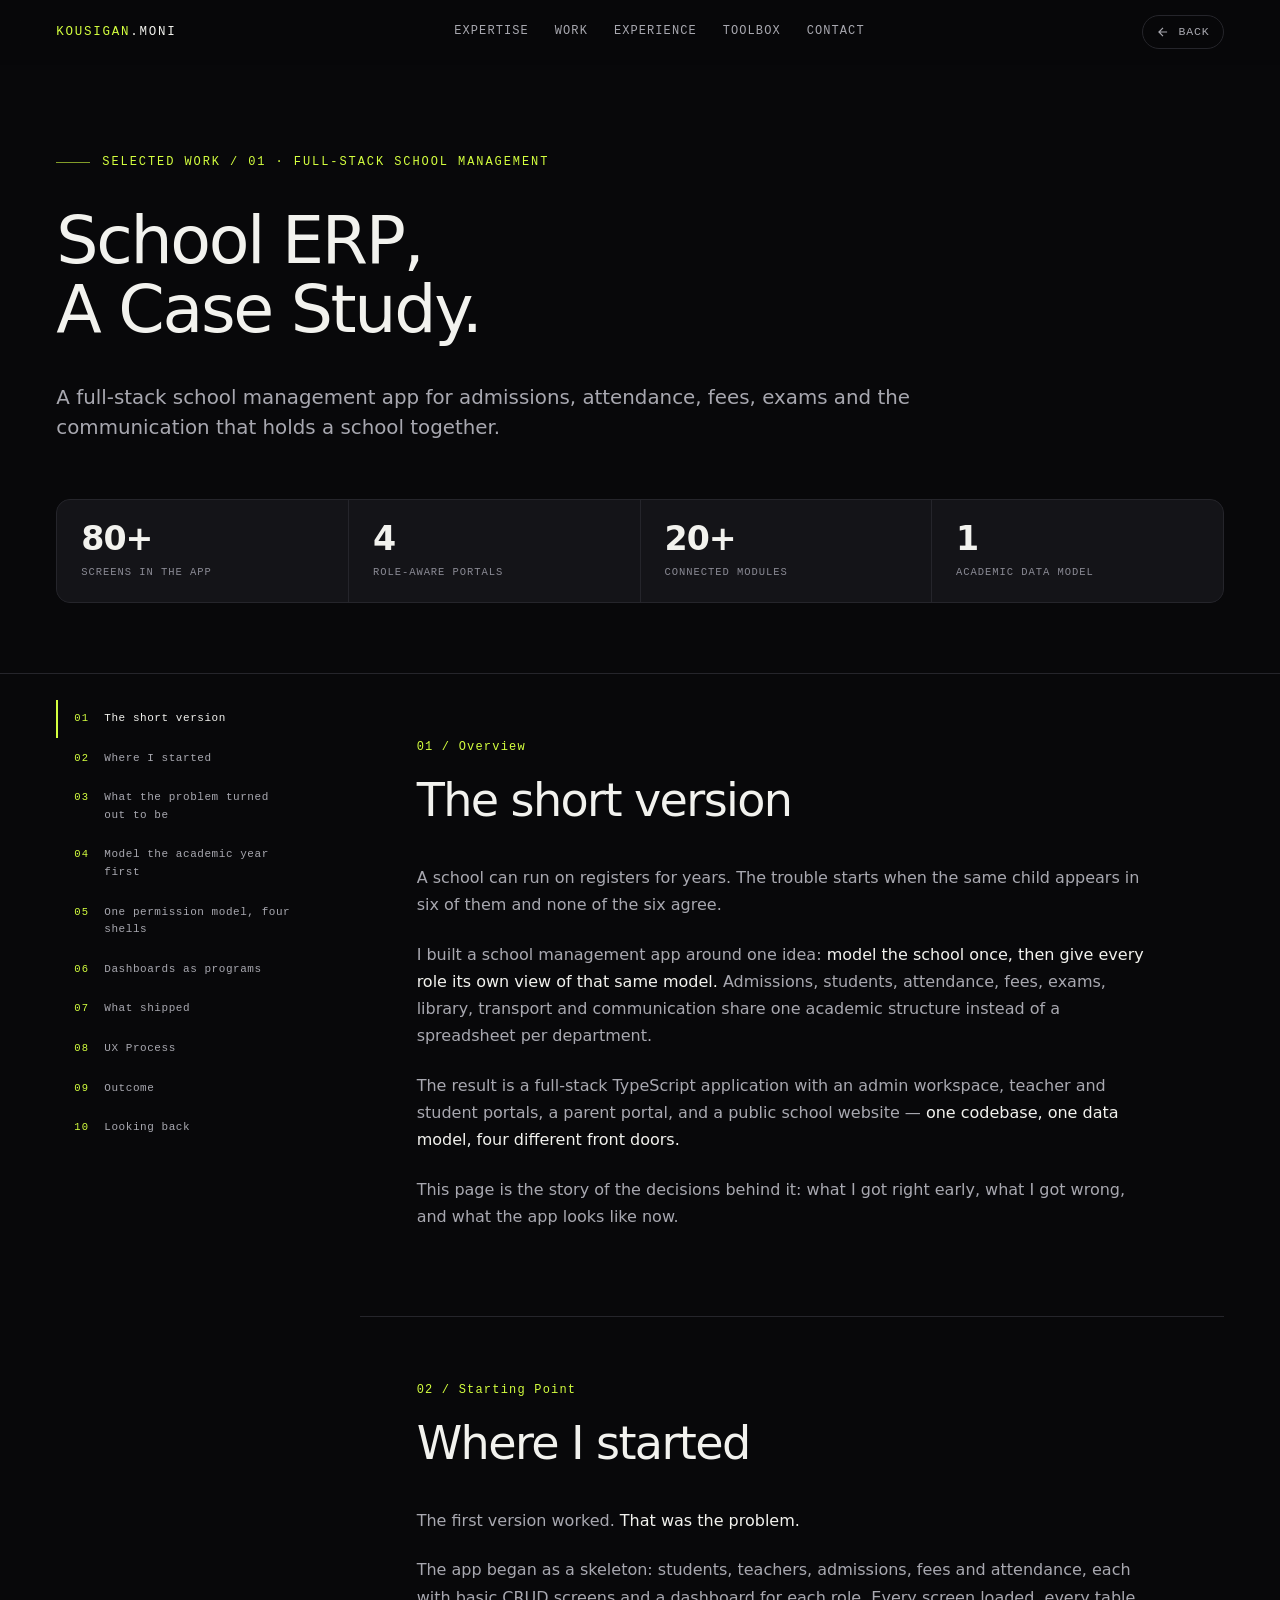
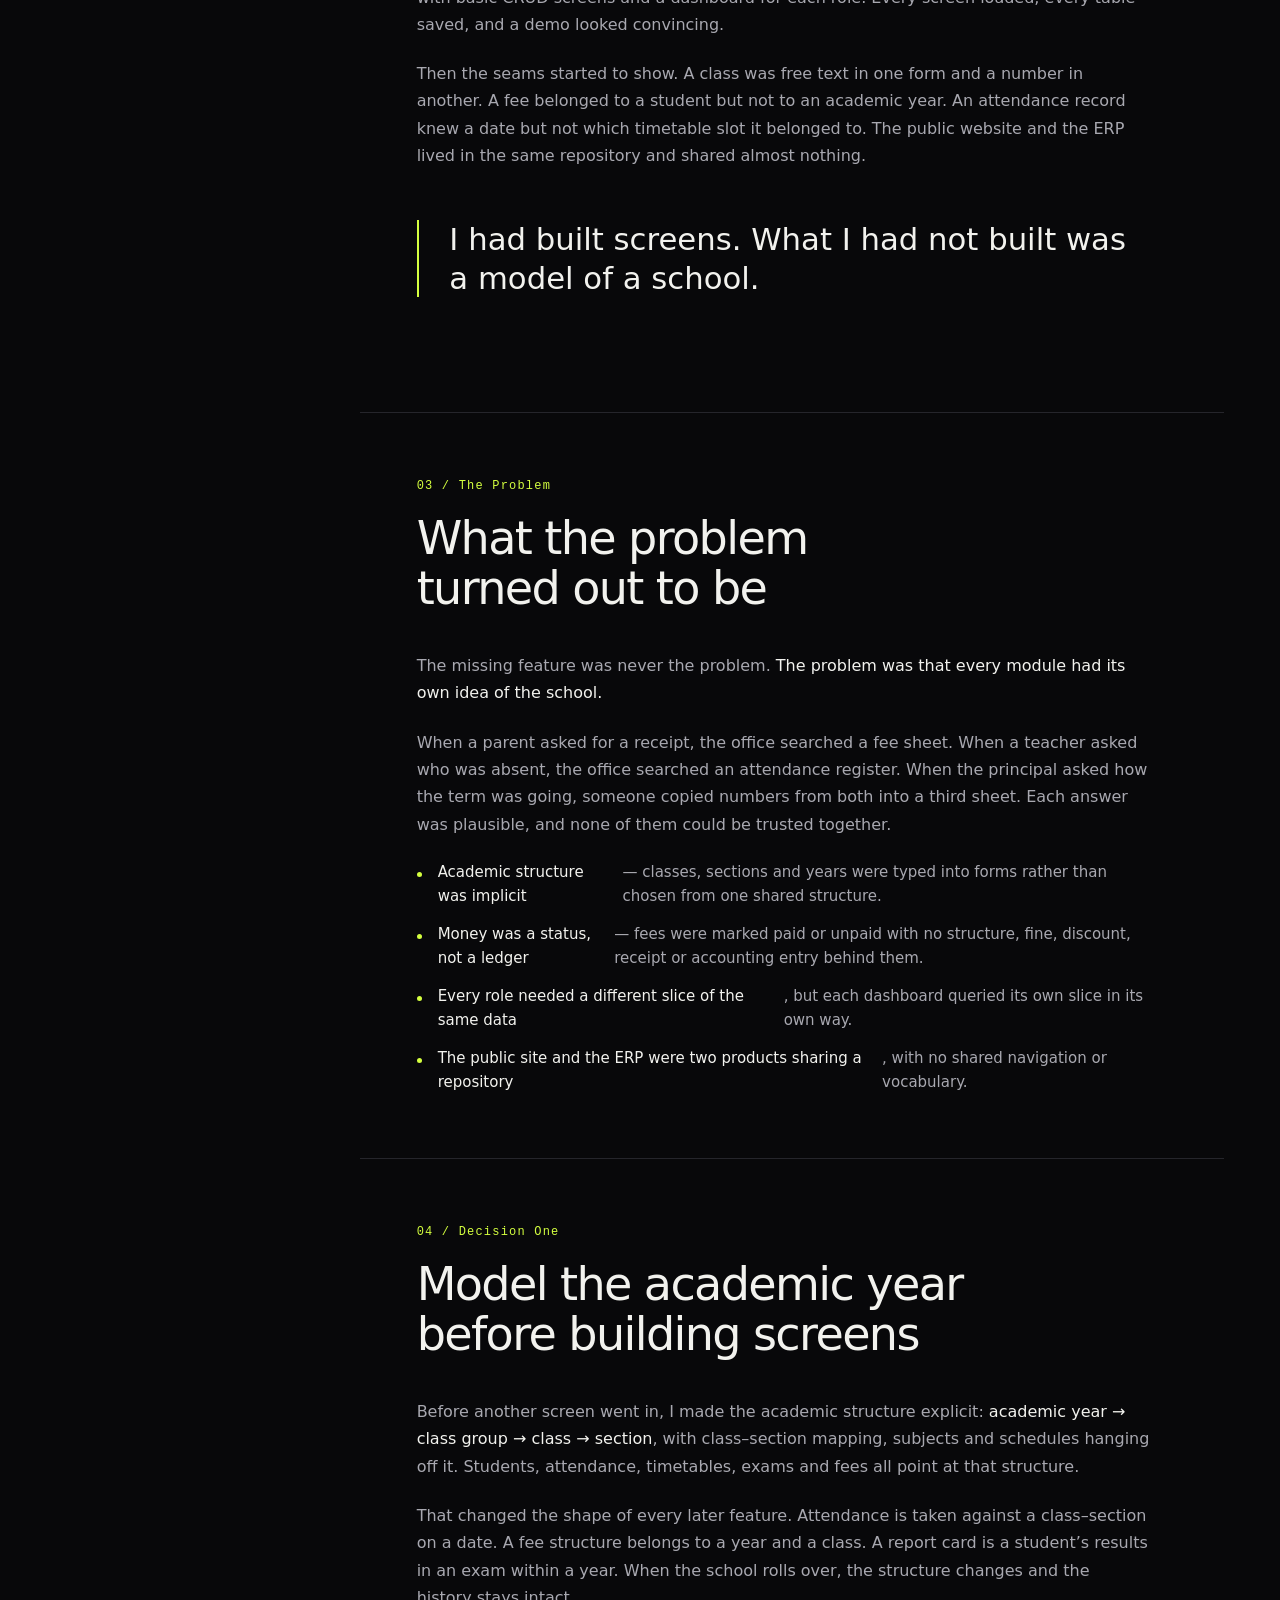
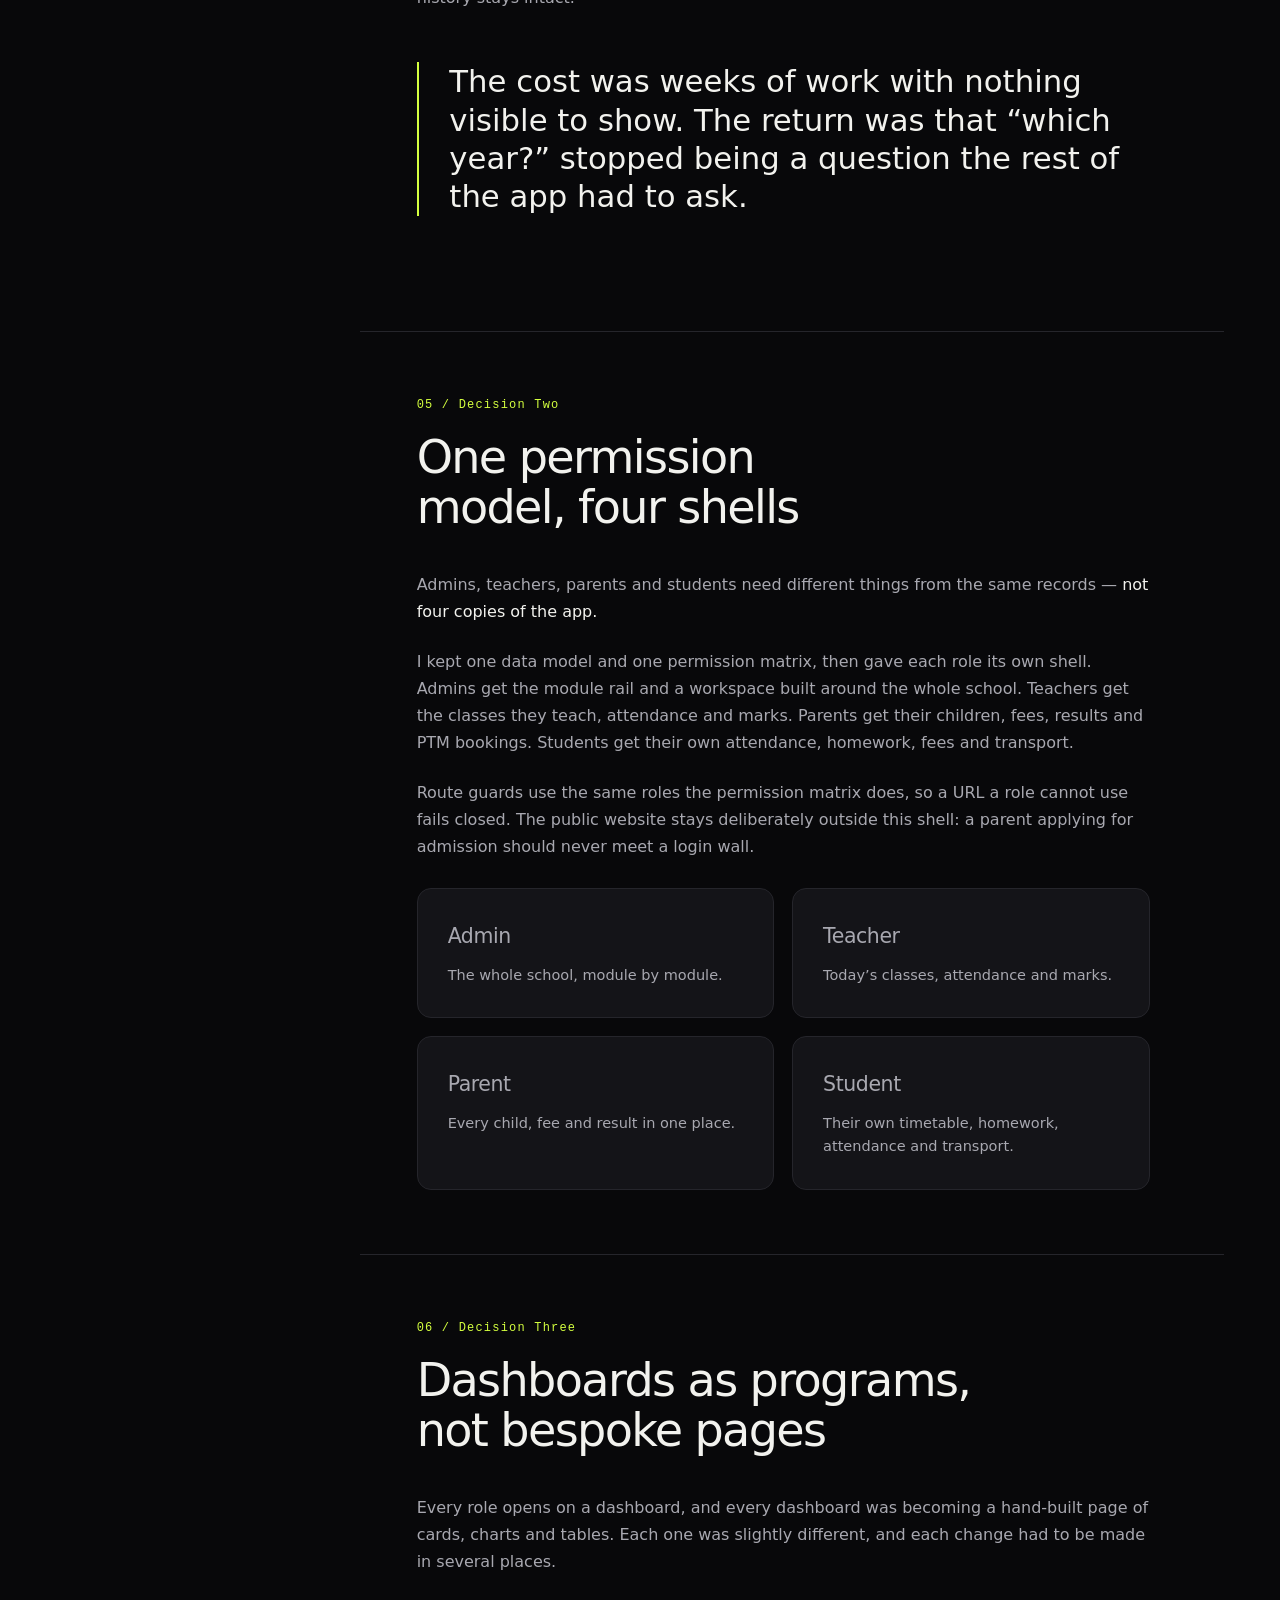
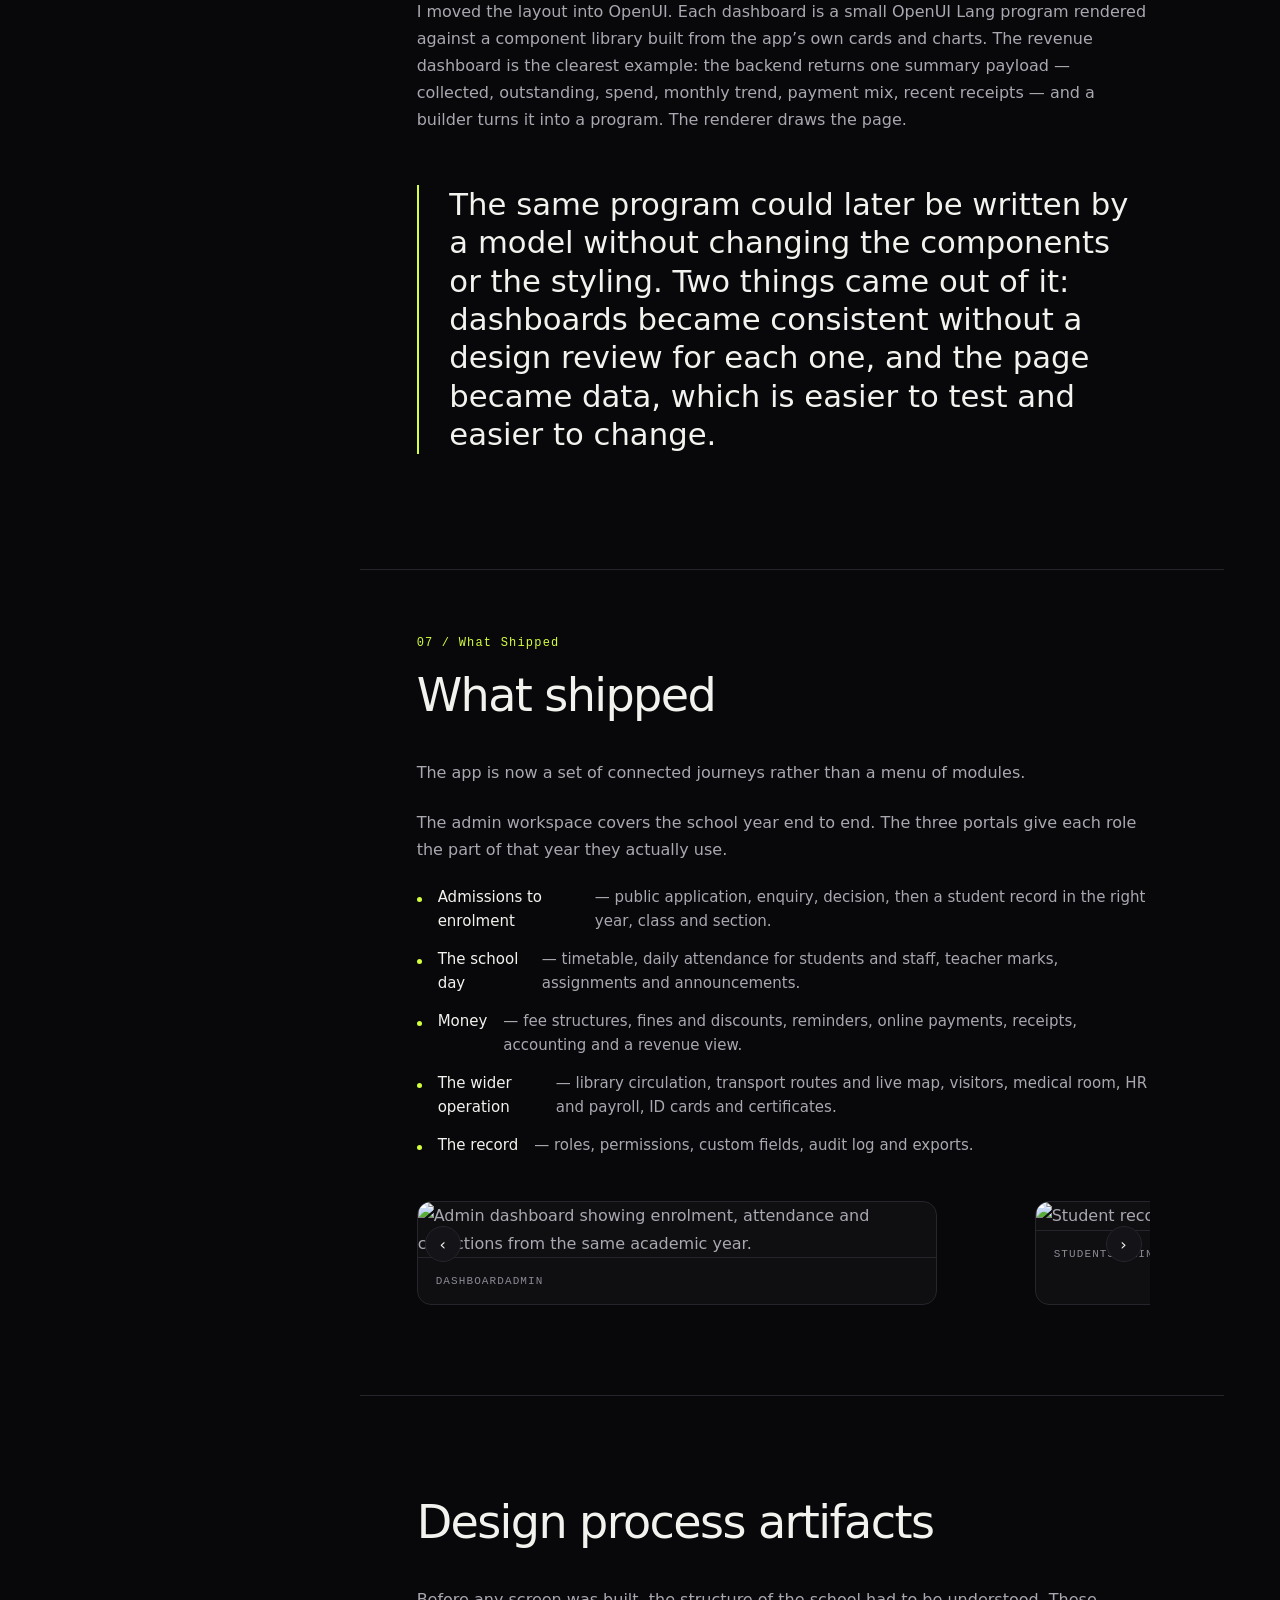
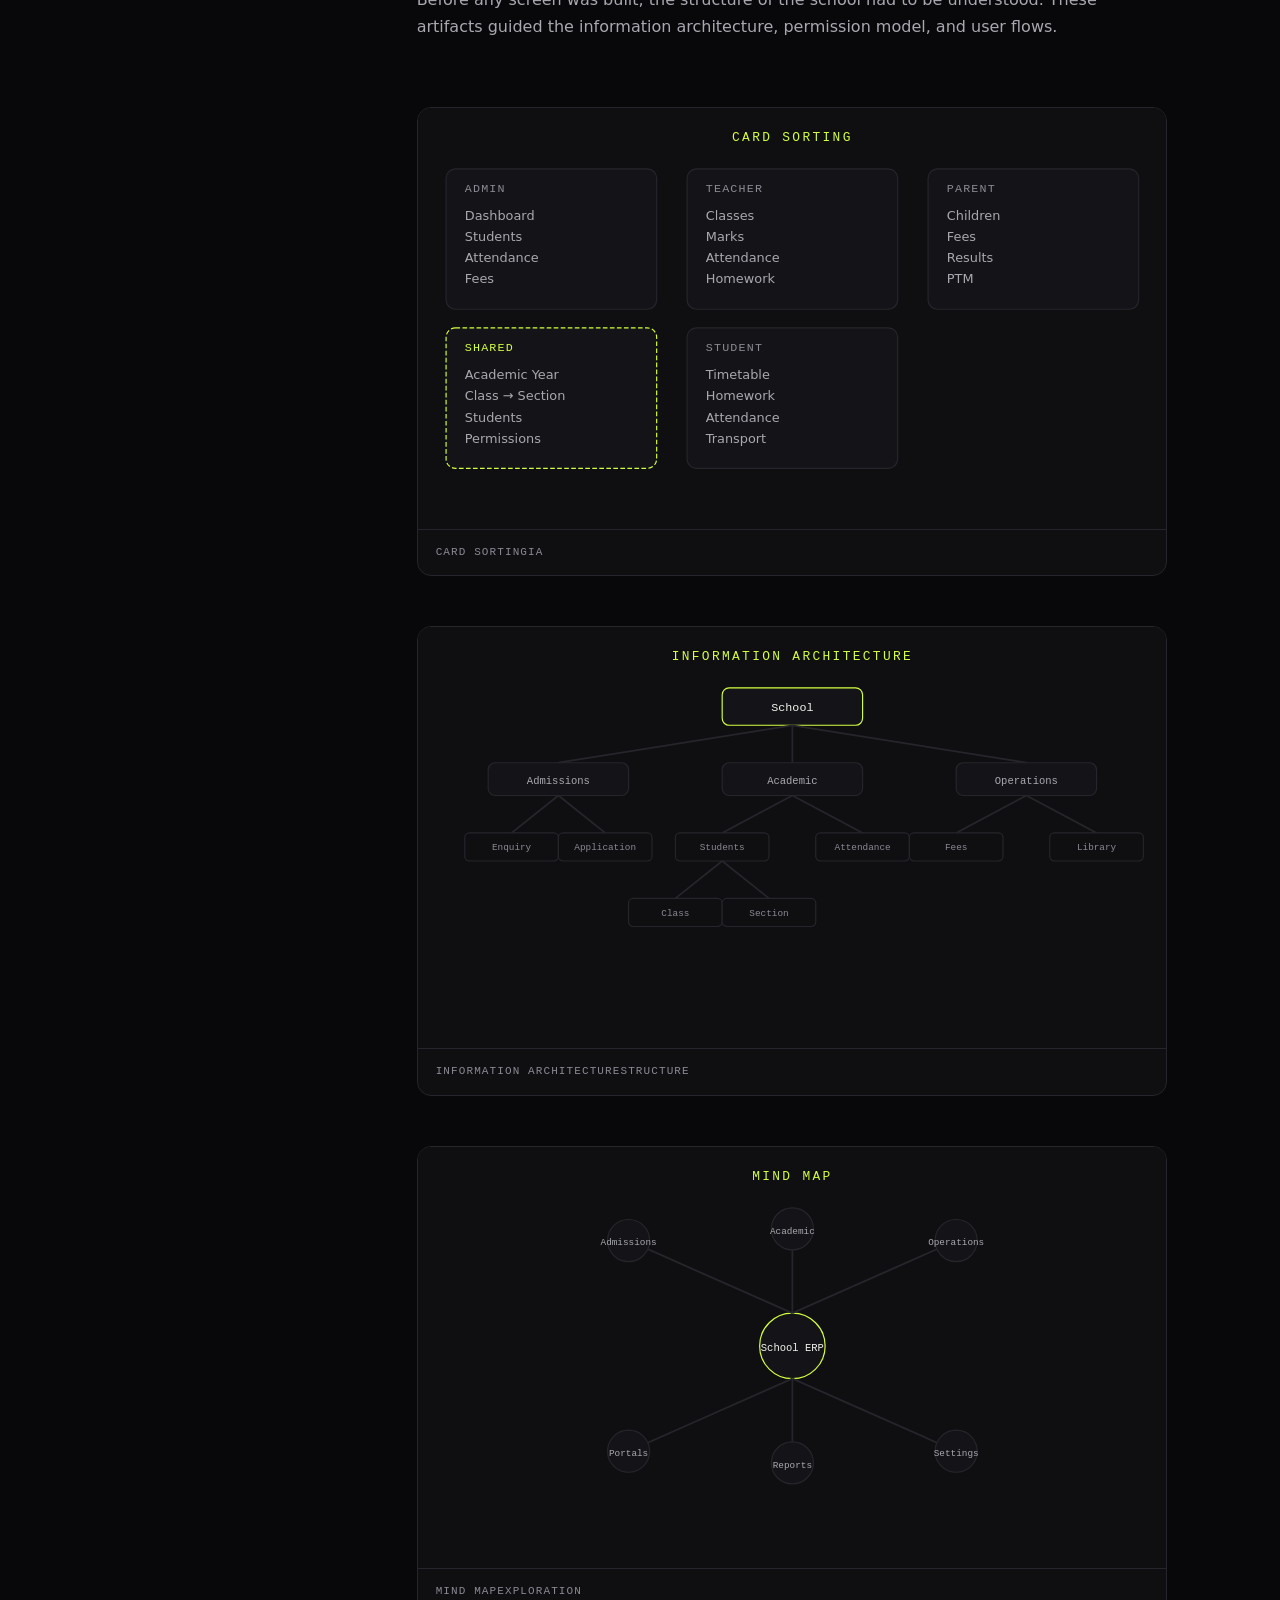
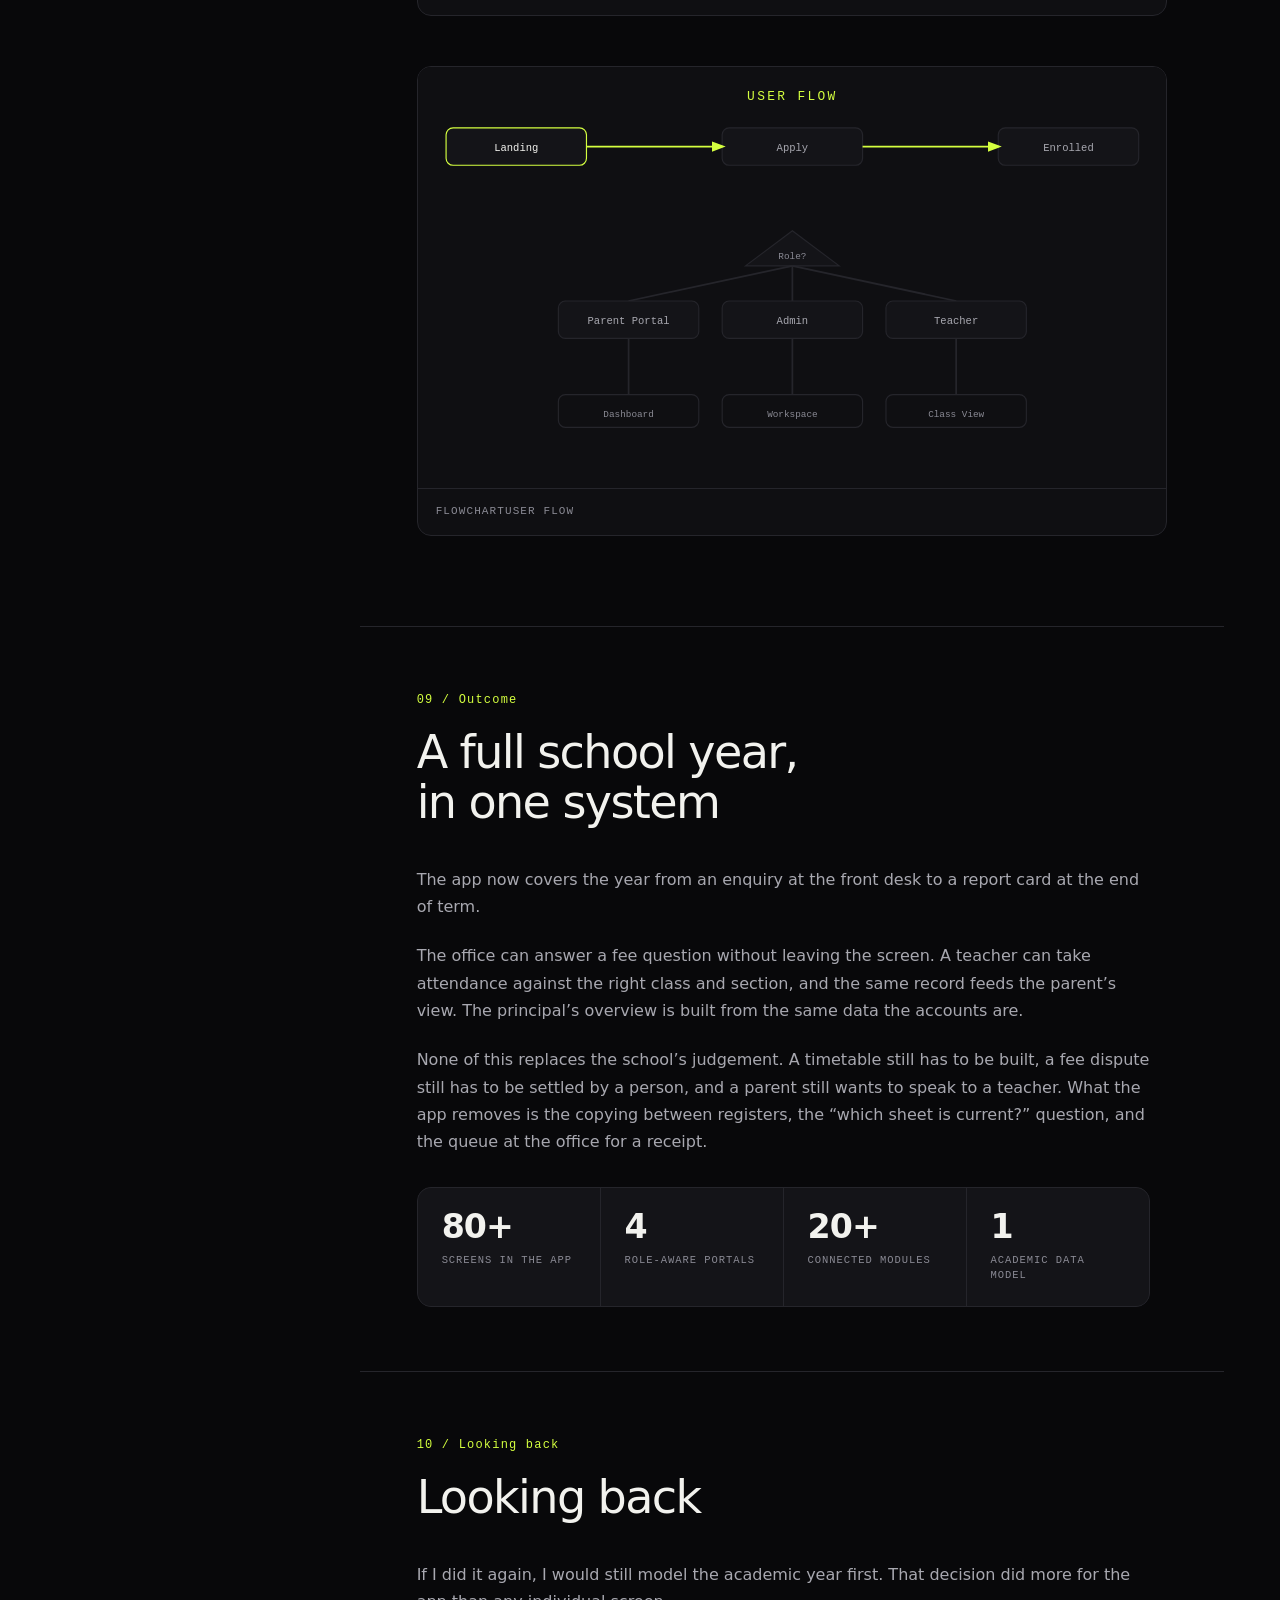
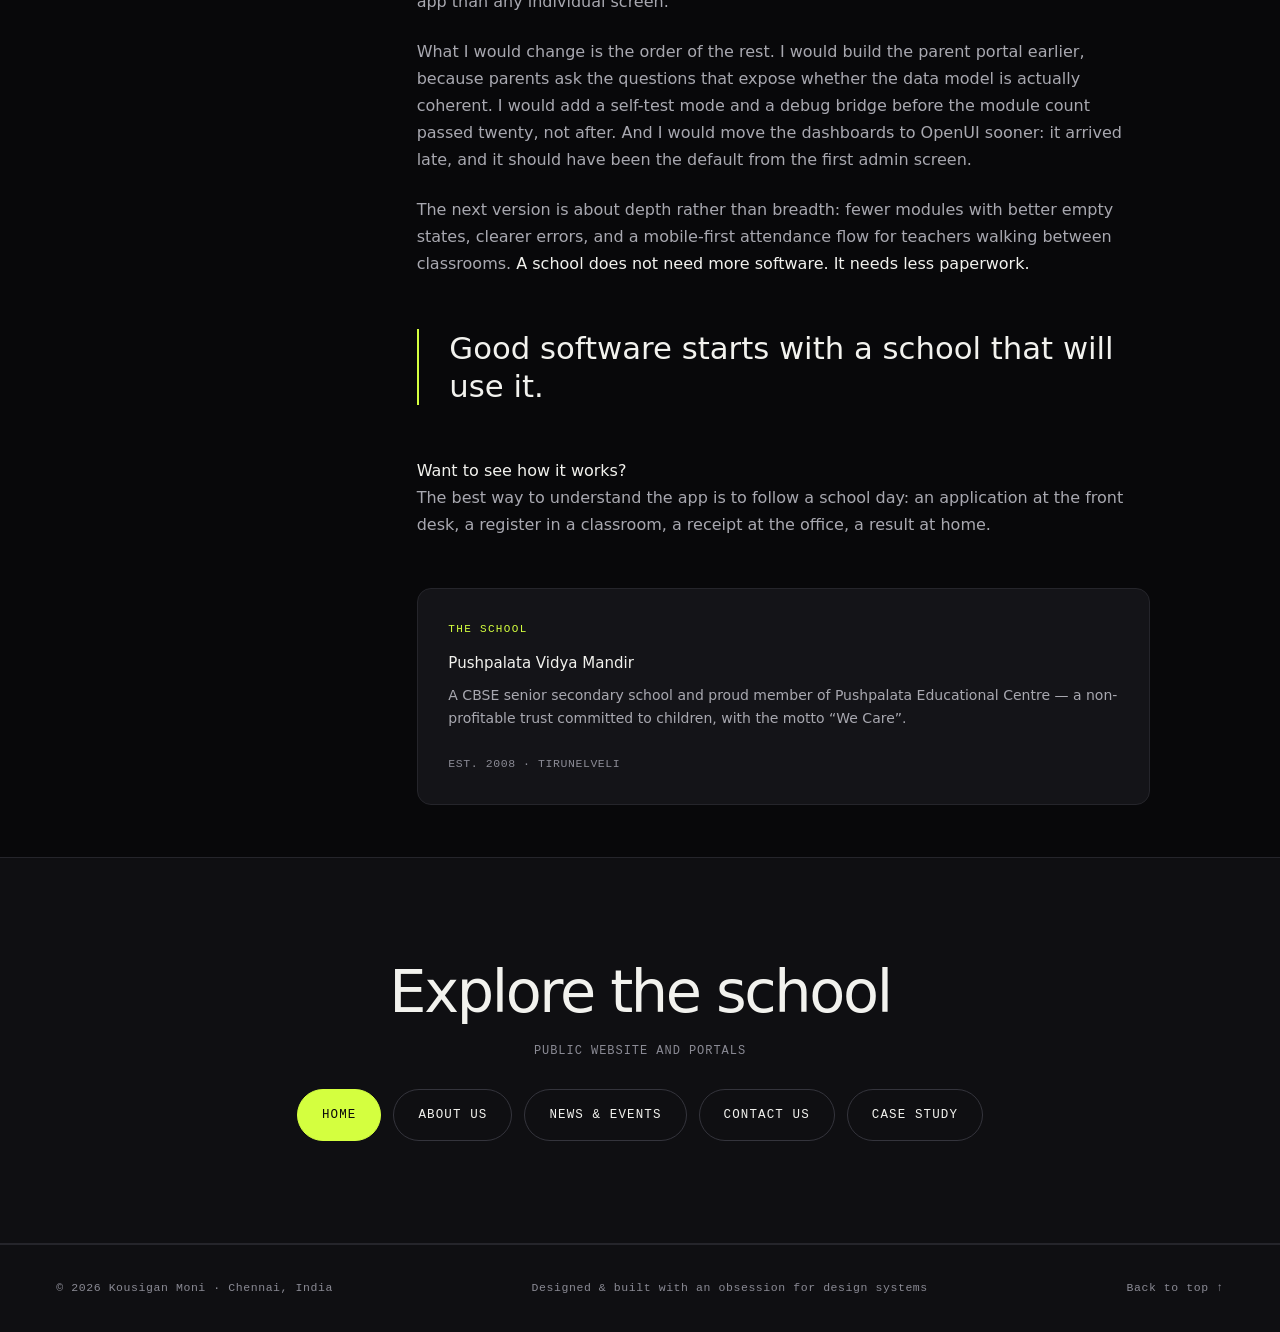
==== commit 110c0841: "feat: arrange UX process artifacts vertically without horizontal scroll" ====
--- a/case-study/index.html
+++ b/case-study/index.html
@@ -247,6 +247,17 @@
   .slider-btn:hover{background:var(--bg-2);border-color:var(--line-2)}
   .slider-btn.prev{left:8px}
   .slider-btn.next{right:8px}
+
+  /* vertical screens */
+  .screens-vertical{
+    display:grid;
+    gap:18px;
+    margin-top:28px;
+  }
+  .screens-vertical .screen{
+    flex:none;
+    width:100%;
+  }
 
   /* final cta */
   .final-cta{
@@ -520,7 +531,7 @@
       </div>
 
       <div class="screens-wrap">
-        <div class="screens">
+        <div class="screens screens-vertical">
           <figure class="screen rv">
             <svg viewBox="0 0 640 360" xmlns="http://www.w3.org/2000/svg" style="width:100%;height:auto;aspect-ratio:16/9;background:var(--bg-2);">
               <rect width="640" height="360" fill="var(--bg-2)"/>
@@ -687,8 +698,6 @@
             <figcaption><span>Flowchart</span><span class="badge">User Flow</span></figcaption>
           </figure>
         </div>
-        <button class="slider-btn prev" aria-label="Previous screens">‹</button>
-        <button class="slider-btn next" aria-label="Next screens">›</button>
       </div>
     </div>
   </section>
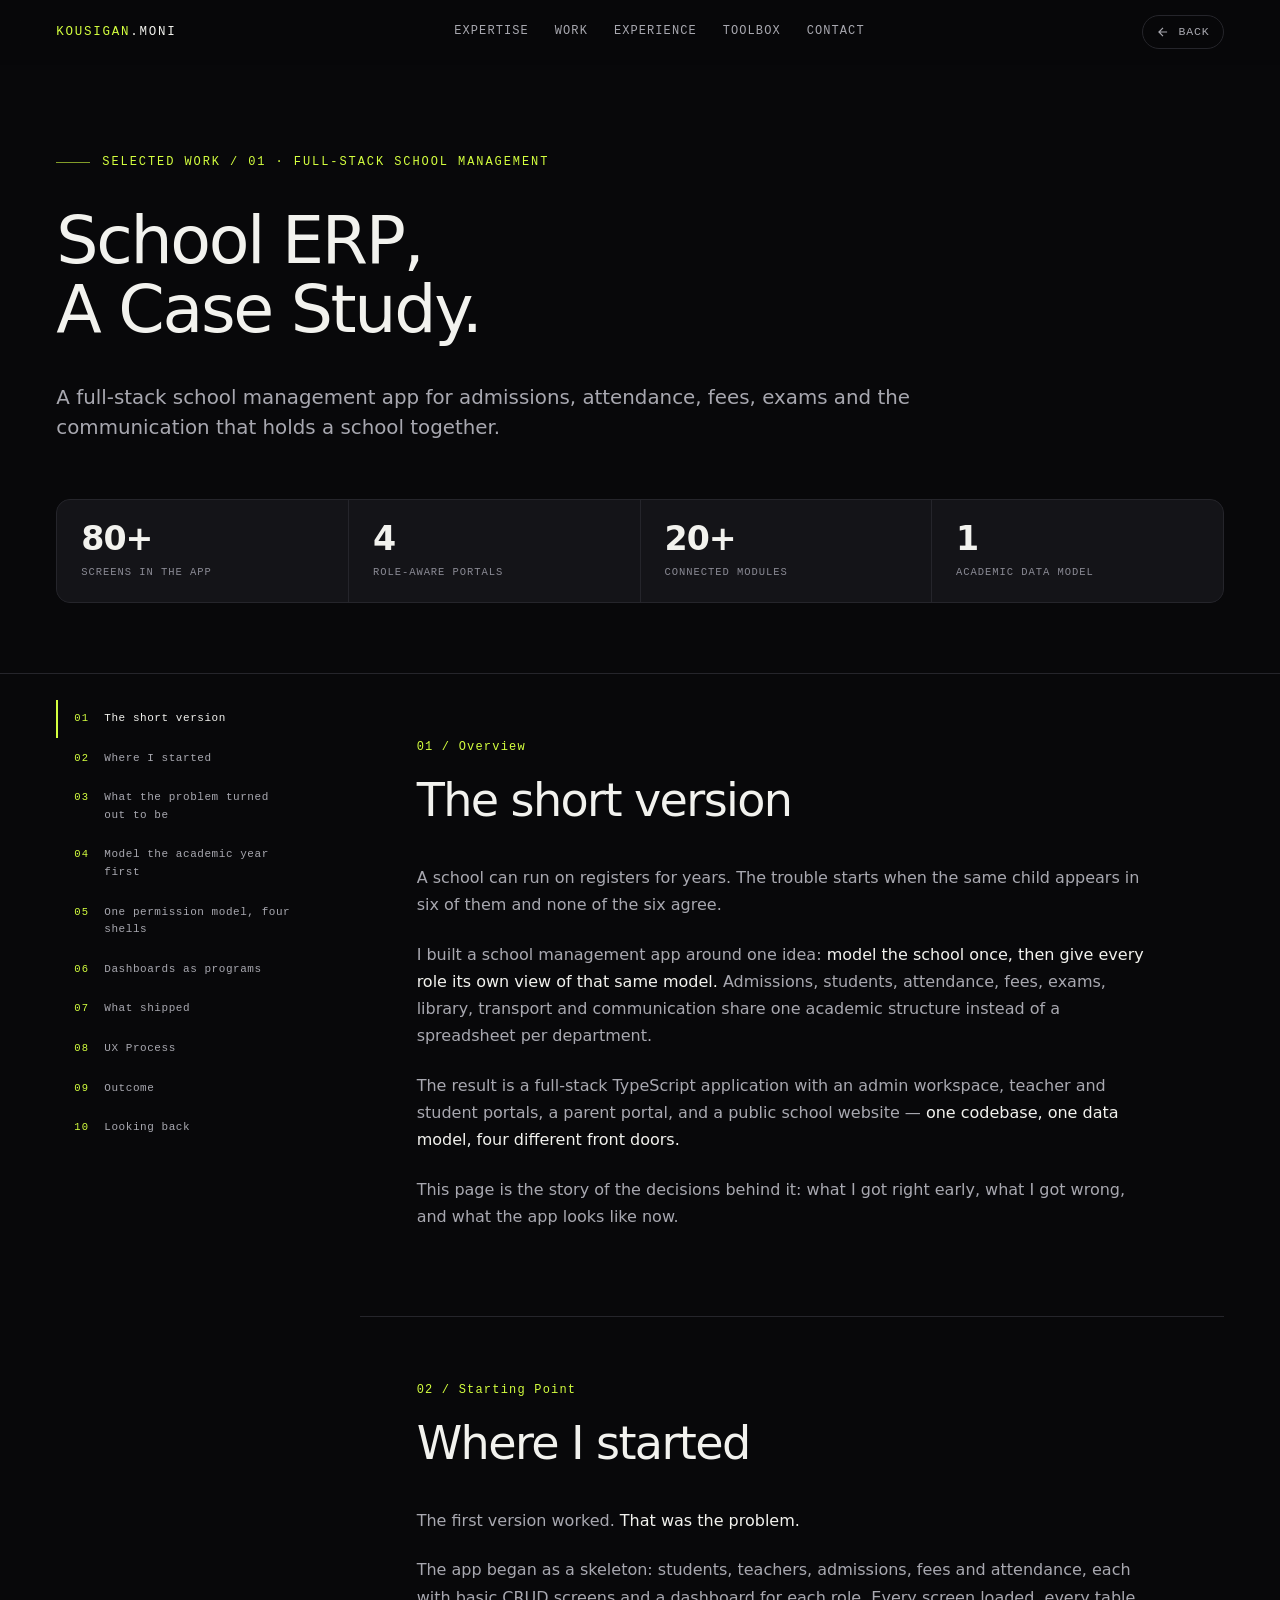
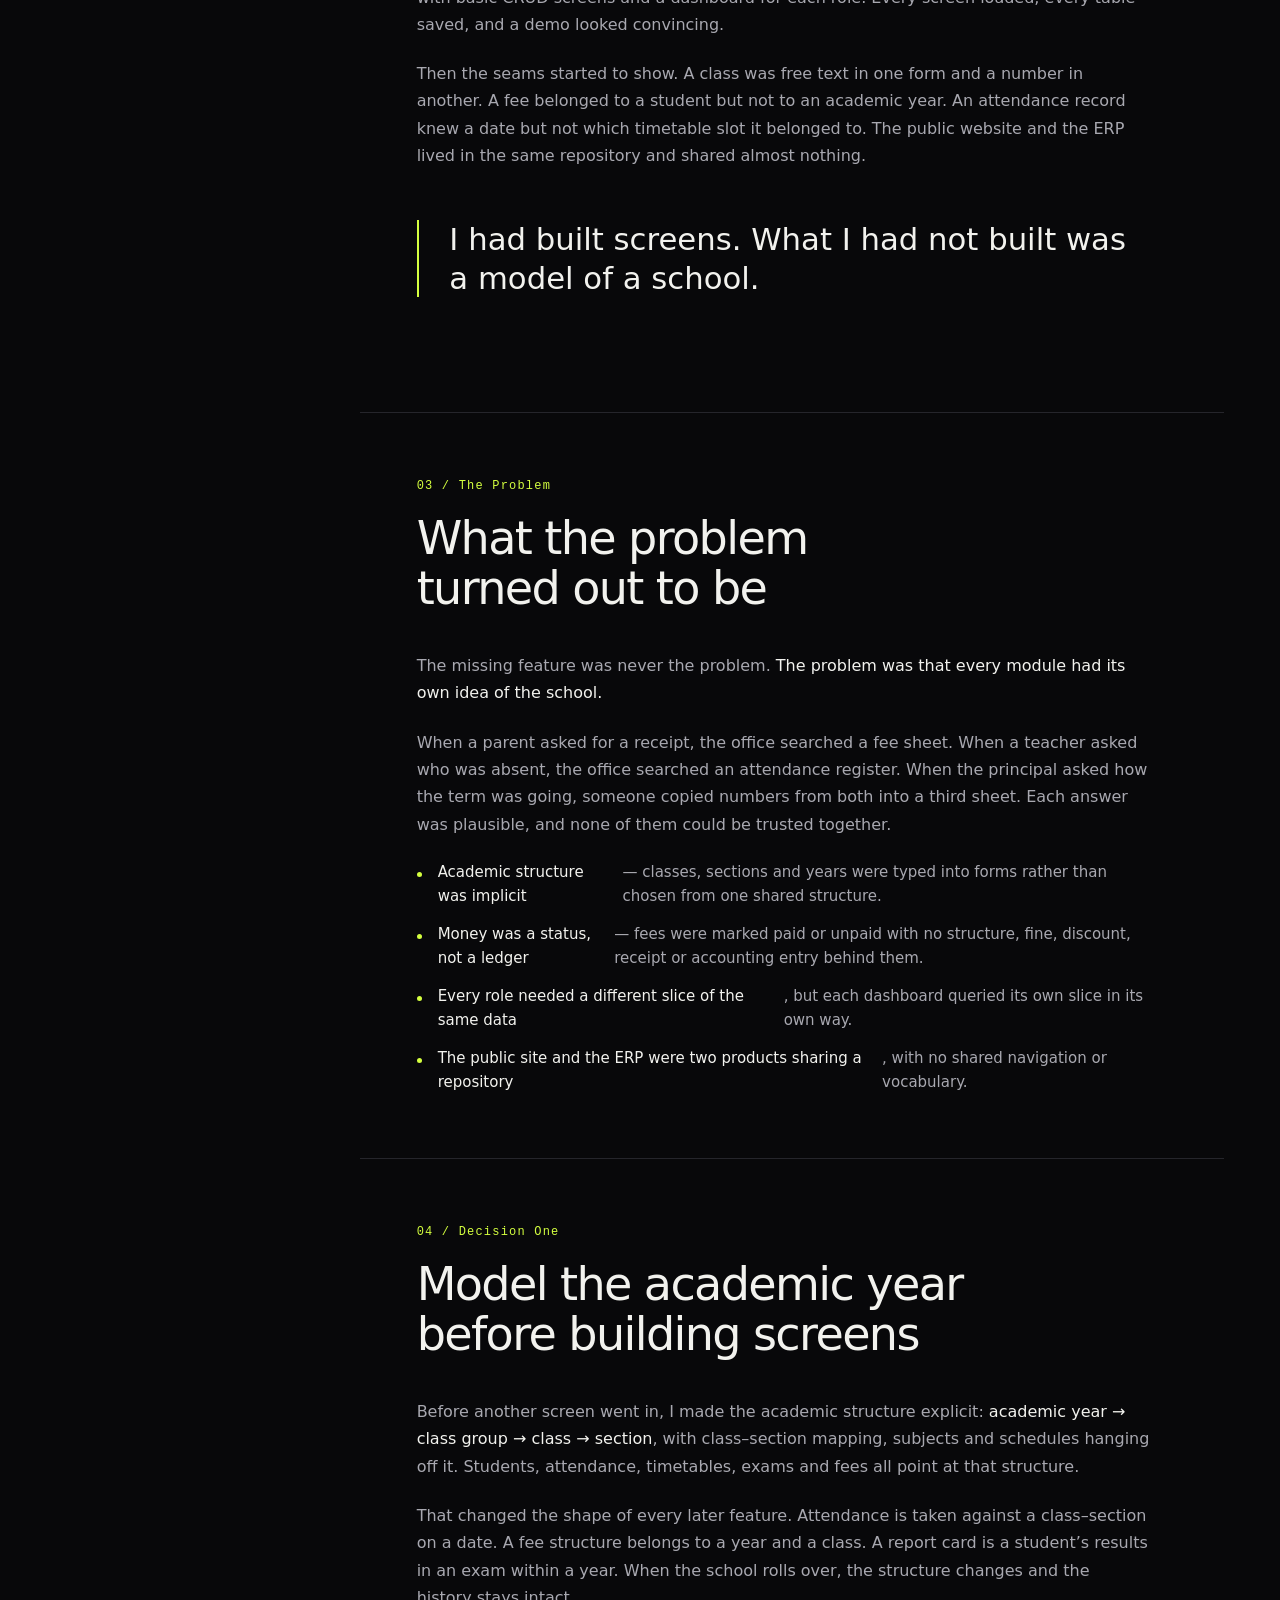
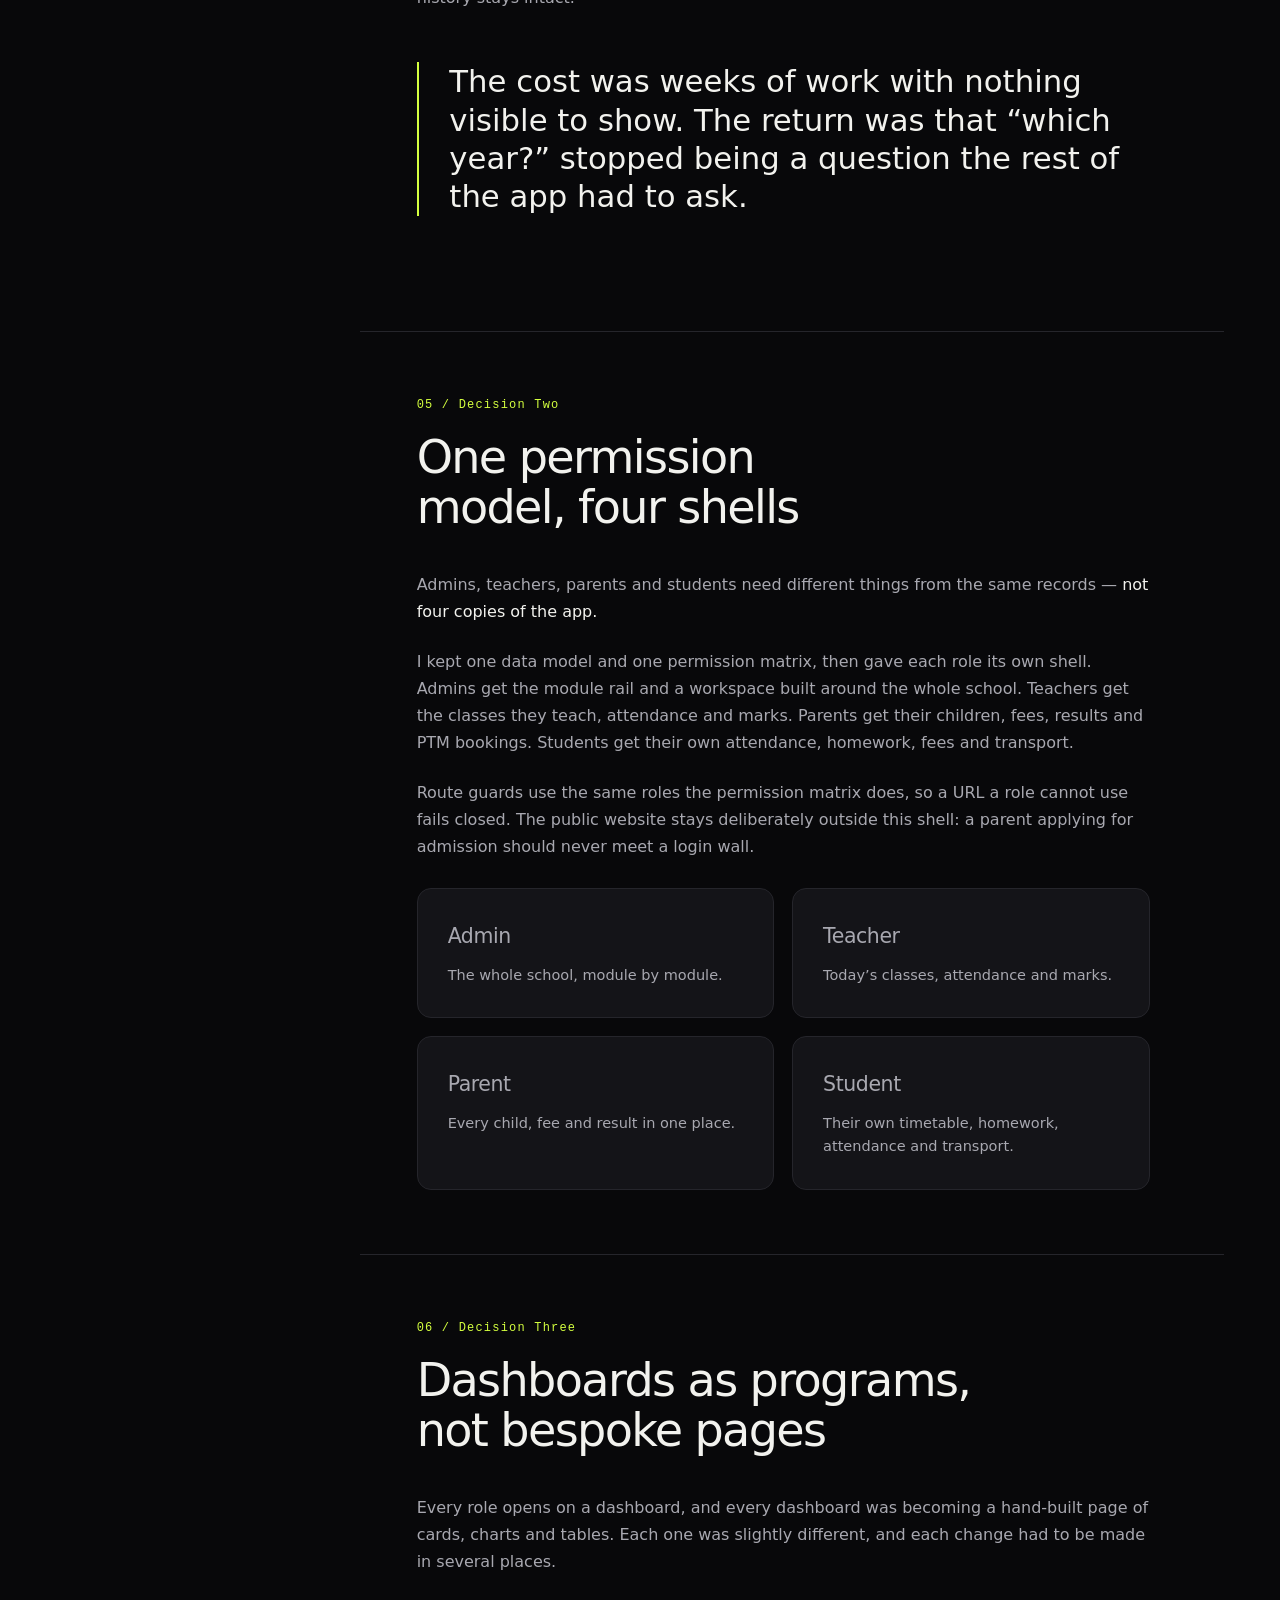
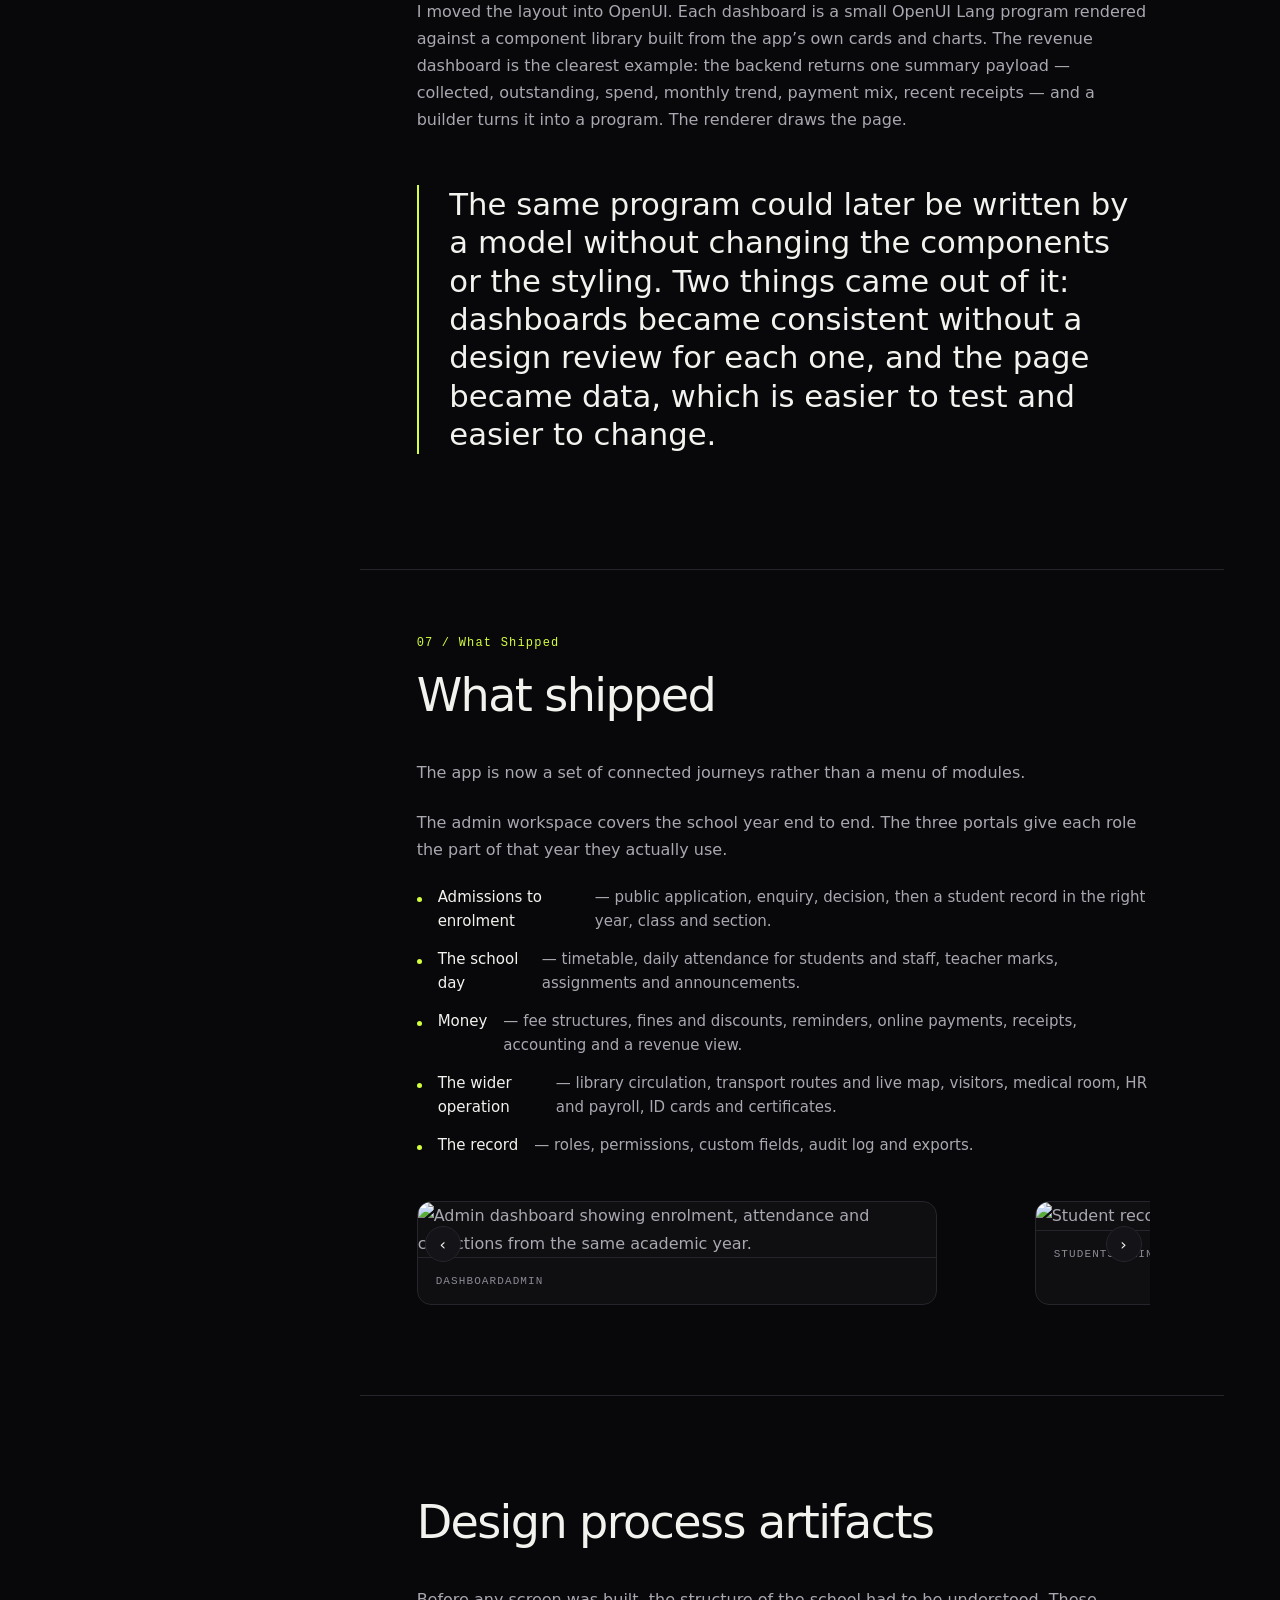
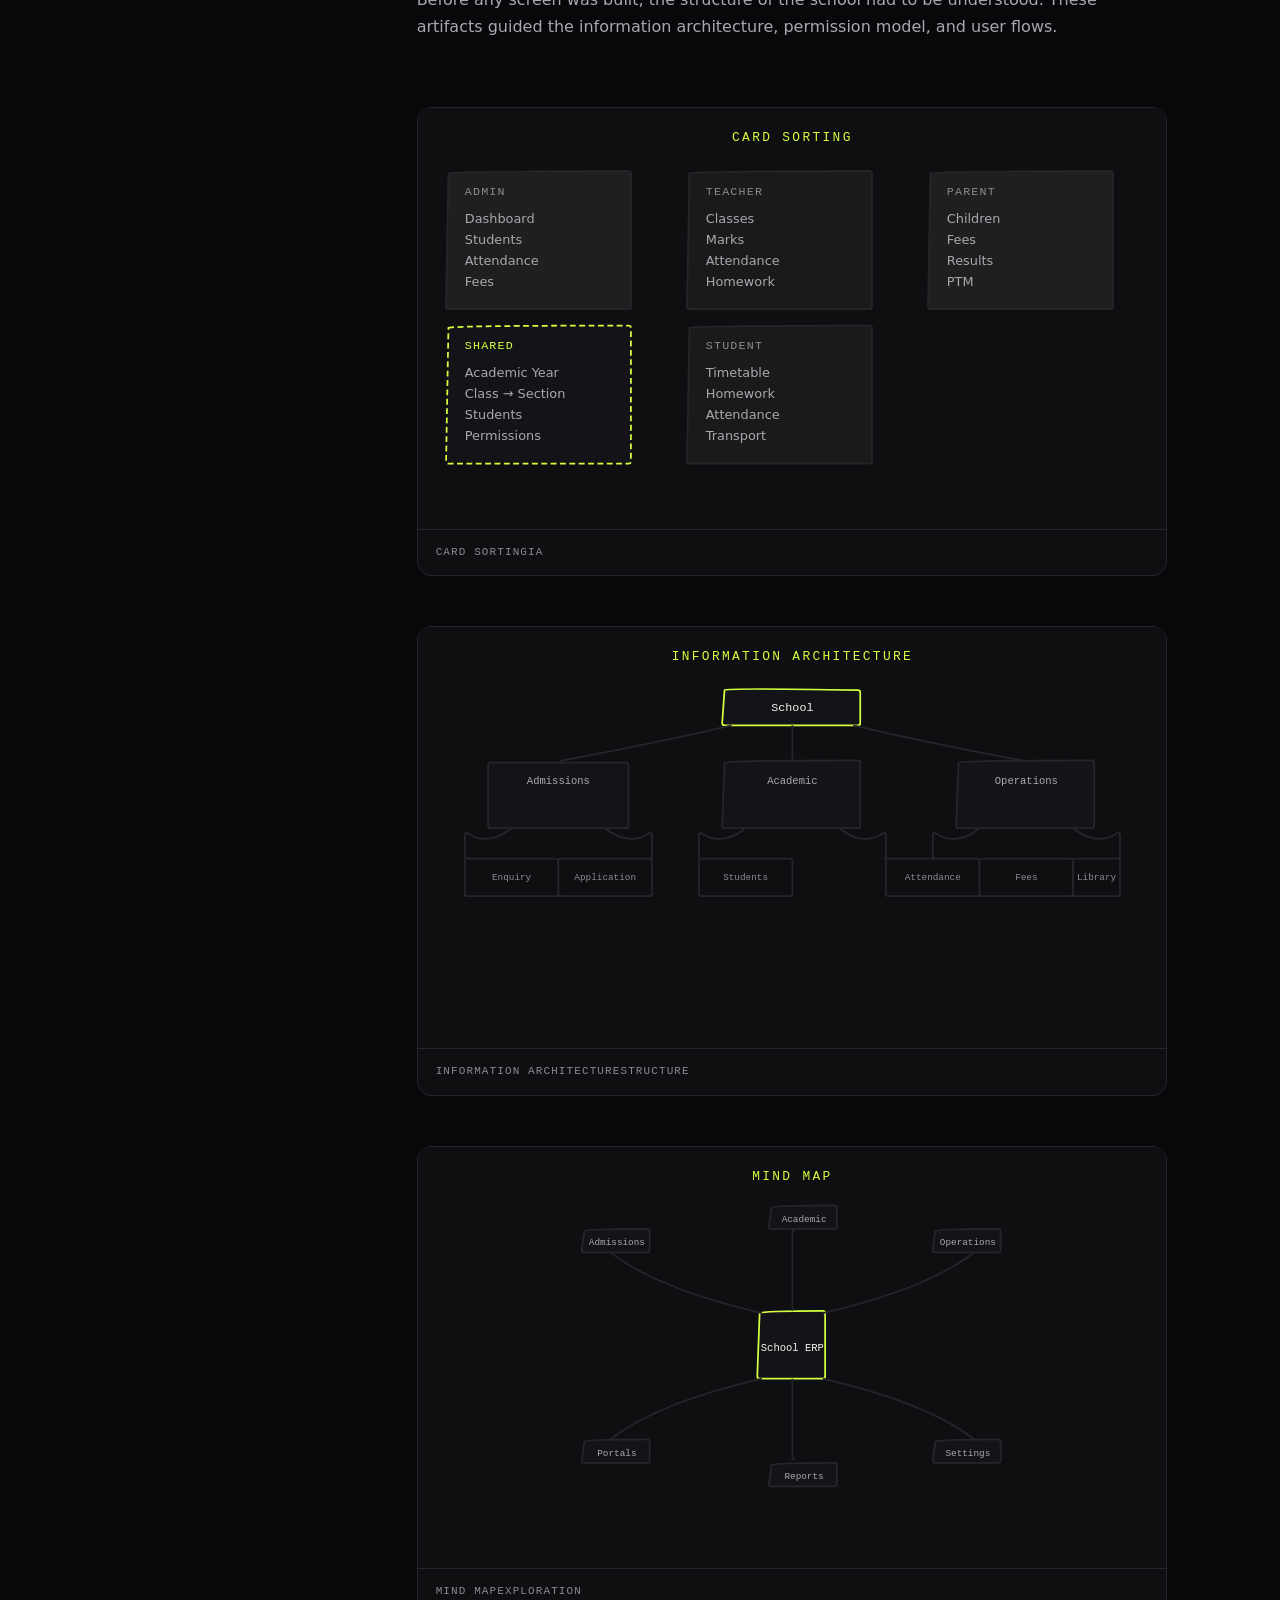
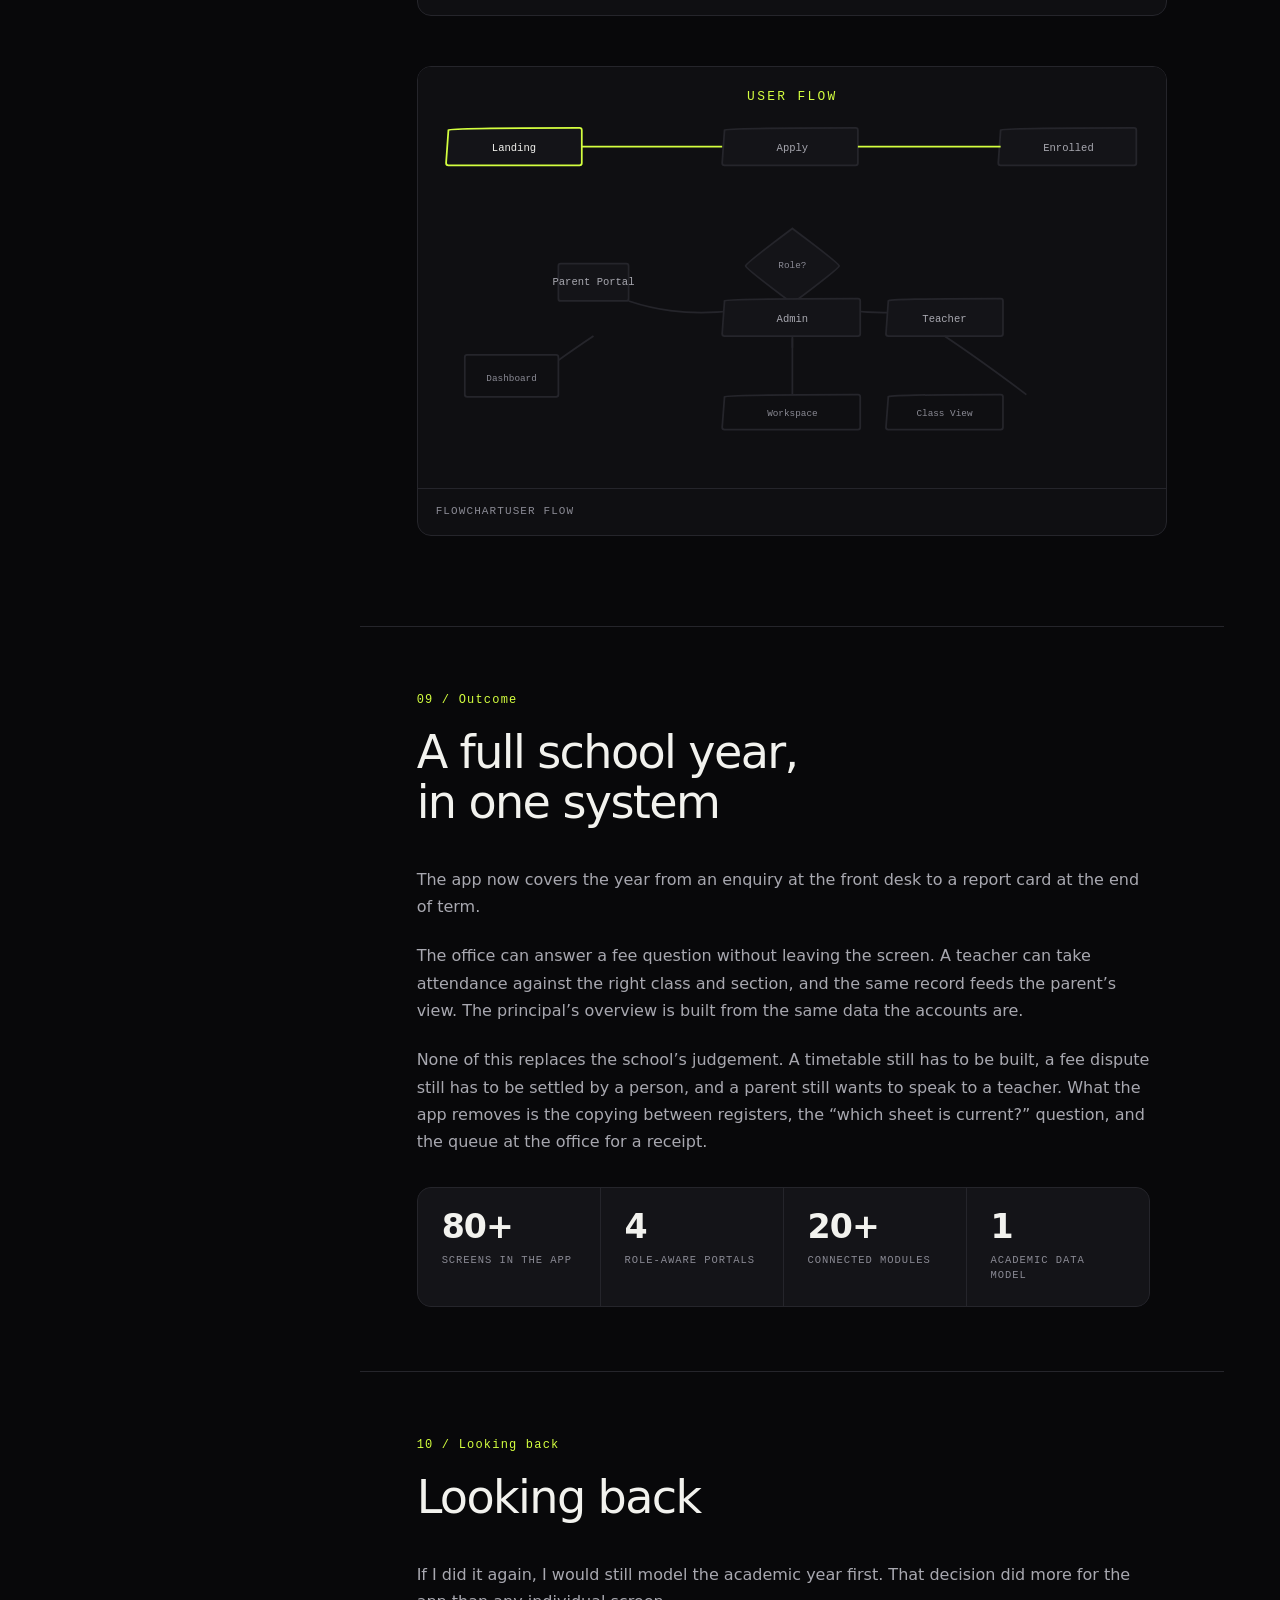
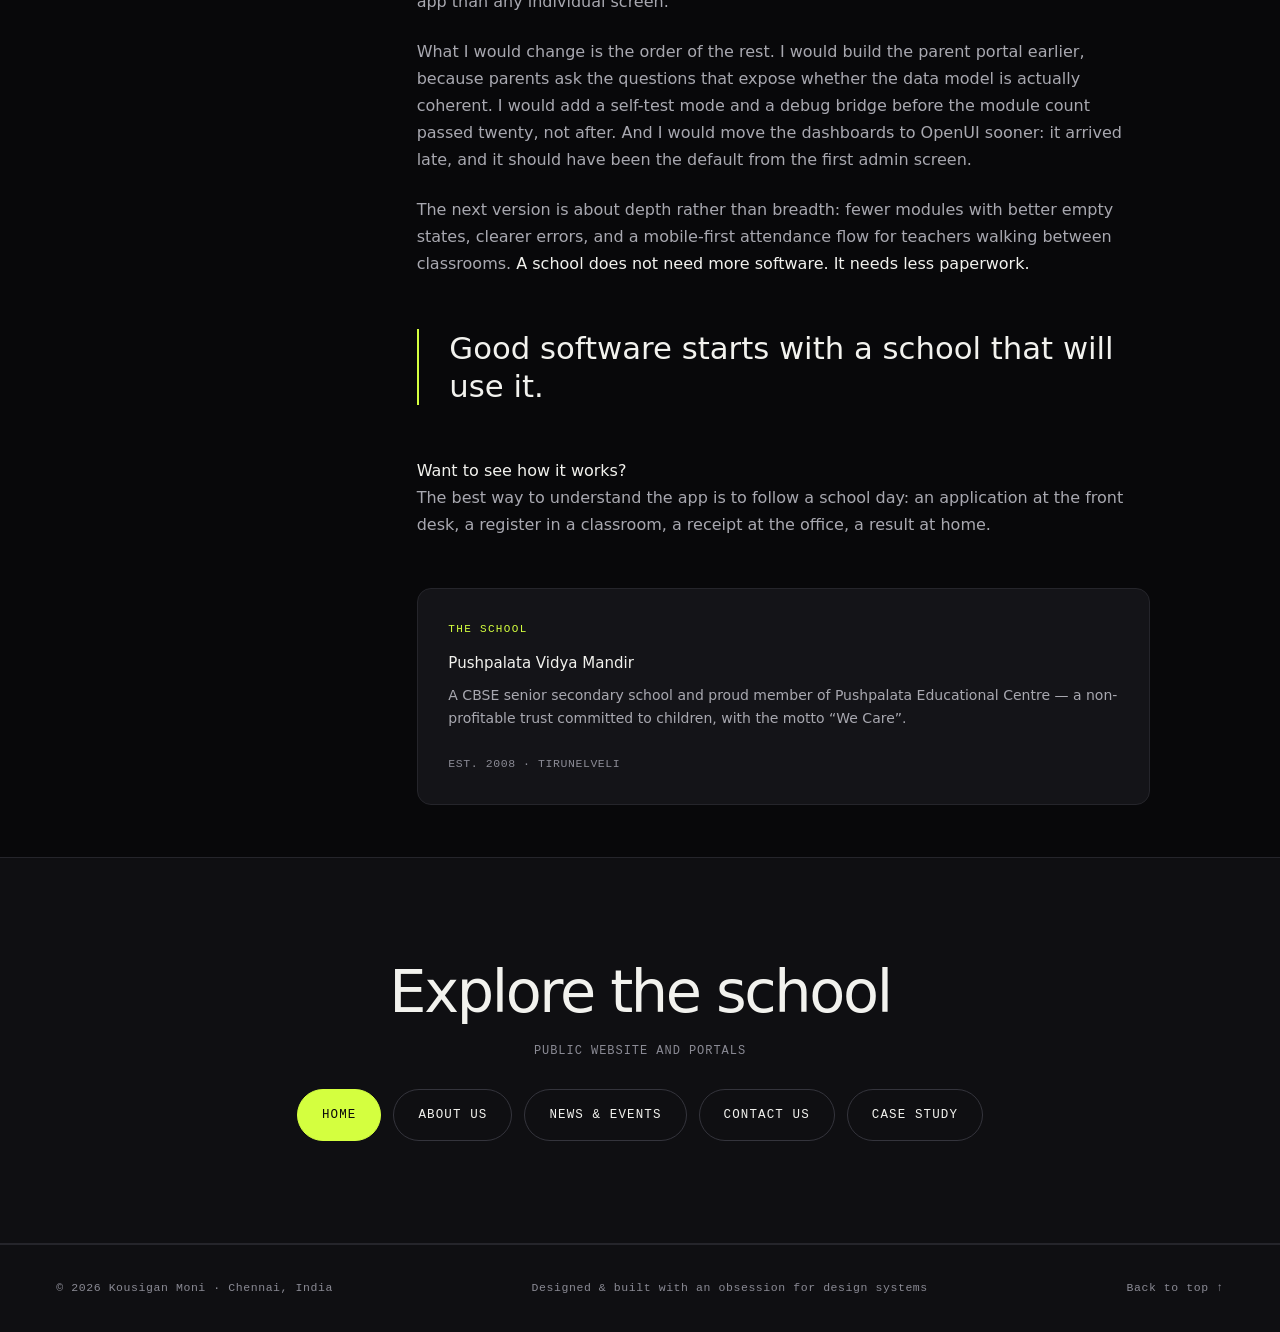
==== commit ba5fd217: "feat: replace UX process diagrams with hand-drawn whiteboard style SVGs" ====
--- a/case-study/index.html
+++ b/case-study/index.html
@@ -536,41 +536,41 @@
             <svg viewBox="0 0 640 360" xmlns="http://www.w3.org/2000/svg" style="width:100%;height:auto;aspect-ratio:16/9;background:var(--bg-2);">
               <rect width="640" height="360" fill="var(--bg-2)"/>
               <text x="320" y="28" text-anchor="middle" font-family="var(--mono)" font-size="11" fill="var(--accent)" letter-spacing="2">CARD SORTING</text>
-              <!-- Admin group -->
-              <rect x="24" y="52" width="180" height="120" rx="8" fill="var(--surface)" stroke="var(--line)"/>
-              <text x="40" y="72" font-family="var(--mono)" font-size="10" fill="var(--fg-3)" letter-spacing="1">ADMIN</text>
-              <text x="40" y="96" font-family="var(--sans)" font-size="11" fill="var(--fg-2)">Dashboard</text>
-              <text x="40" y="114" font-family="var(--sans)" font-size="11" fill="var(--fg-2)">Students</text>
-              <text x="40" y="132" font-family="var(--sans)" font-size="11" fill="var(--fg-2)">Attendance</text>
-              <text x="40" y="150" font-family="var(--sans)" font-size="11" fill="var(--fg-2)">Fees</text>
-              <!-- Teacher group -->
-              <rect x="230" y="52" width="180" height="120" rx="8" fill="var(--surface)" stroke="var(--line)"/>
-              <text x="246" y="72" font-family="var(--mono)" font-size="10" fill="var(--fg-3)" letter-spacing="1">TEACHER</text>
-              <text x="246" y="96" font-family="var(--sans)" font-size="11" fill="var(--fg-2)">Classes</text>
-              <text x="246" y="114" font-family="var(--sans)" font-size="11" fill="var(--fg-2)">Marks</text>
-              <text x="246" y="132" font-family="var(--sans)" font-size="11" fill="var(--fg-2)">Attendance</text>
-              <text x="246" y="150" font-family="var(--sans)" font-size="11" fill="var(--fg-2)">Homework</text>
-              <!-- Parent group -->
-              <rect x="436" y="52" width="180" height="120" rx="8" fill="var(--surface)" stroke="var(--line)"/>
-              <text x="452" y="72" font-family="var(--mono)" font-size="10" fill="var(--fg-3)" letter-spacing="1">PARENT</text>
-              <text x="452" y="96" font-family="var(--sans)" font-size="11" fill="var(--fg-2)">Children</text>
-              <text x="452" y="114" font-family="var(--sans)" font-size="11" fill="var(--fg-2)">Fees</text>
-              <text x="452" y="132" font-family="var(--sans)" font-size="11" fill="var(--fg-2)">Results</text>
-              <text x="452" y="150" font-family="var(--sans)" font-size="11" fill="var(--fg-2)">PTM</text>
-              <!-- Student group -->
-              <rect x="230" y="188" width="180" height="120" rx="8" fill="var(--surface)" stroke="var(--line)"/>
-              <text x="246" y="208" font-family="var(--mono)" font-size="10" fill="var(--fg-3)" letter-spacing="1">STUDENT</text>
-              <text x="246" y="232" font-family="var(--sans)" font-size="11" fill="var(--fg-2)">Timetable</text>
-              <text x="246" y="250" font-family="var(--sans)" font-size="11" fill="var(--fg-2)">Homework</text>
-              <text x="246" y="268" font-family="var(--sans)" font-size="11" fill="var(--fg-2)">Attendance</text>
-              <text x="246" y="286" font-family="var(--sans)" font-size="11" fill="var(--fg-2)">Transport</text>
-              <!-- Shared layer -->
-              <rect x="24" y="188" width="180" height="120" rx="8" fill="var(--surface)" stroke="var(--accent)" stroke-dasharray="4 2"/>
-              <text x="40" y="208" font-family="var(--mono)" font-size="10" fill="var(--accent)" letter-spacing="1">SHARED</text>
-              <text x="40" y="232" font-family="var(--sans)" font-size="11" fill="var(--fg-2)">Academic Year</text>
-              <text x="40" y="250" font-family="var(--sans)" font-size="11" fill="var(--fg-2)">Class → Section</text>
-              <text x="40" y="268" font-family="var(--sans)" font-size="11" fill="var(--fg-2)">Students</text>
-              <text x="40" y="286" font-family="var(--sans)" font-size="11" fill="var(--fg-2)">Permissions</text>
+              <!-- Admin -->
+              <path d="M26,56 Q28,54 180,54 Q182,54 182,56 L182,170 Q182,172 180,172 L26,172 Q24,172 24,170 Z" fill="#1f1f1f" stroke="var(--line)" stroke-width="1.5"/>
+              <text x="40" y="74" font-family="var(--mono)" font-size="10" fill="var(--fg-3)" letter-spacing="1">ADMIN</text>
+              <text x="40" y="98" font-family="var(--sans)" font-size="11" fill="var(--fg-2)">Dashboard</text>
+              <text x="40" y="116" font-family="var(--sans)" font-size="11" fill="var(--fg-2)">Students</text>
+              <text x="40" y="134" font-family="var(--sans)" font-size="11" fill="var(--fg-2)">Attendance</text>
+              <text x="40" y="152" font-family="var(--sans)" font-size="11" fill="var(--fg-2)">Fees</text>
+              <!-- Teacher -->
+              <path d="M232,56 Q234,54 386,54 Q388,54 388,56 L388,170 Q388,172 386,172 L232,172 Q230,172 230,170 Z" fill="#1a1a1a" stroke="var(--line)" stroke-width="1.5"/>
+              <text x="246" y="74" font-family="var(--mono)" font-size="10" fill="var(--fg-3)" letter-spacing="1">TEACHER</text>
+              <text x="246" y="98" font-family="var(--sans)" font-size="11" fill="var(--fg-2)">Classes</text>
+              <text x="246" y="116" font-family="var(--sans)" font-size="11" fill="var(--fg-2)">Marks</text>
+              <text x="246" y="134" font-family="var(--sans)" font-size="11" fill="var(--fg-2)">Attendance</text>
+              <text x="246" y="152" font-family="var(--sans)" font-size="11" fill="var(--fg-2)">Homework</text>
+              <!-- Parent -->
+              <path d="M438,56 Q440,54 592,54 Q594,54 594,56 L594,170 Q594,172 592,172 L438,172 Q436,172 436,170 Z" fill="#1f1f1f" stroke="var(--line)" stroke-width="1.5"/>
+              <text x="452" y="74" font-family="var(--mono)" font-size="10" fill="var(--fg-3)" letter-spacing="1">PARENT</text>
+              <text x="452" y="98" font-family="var(--sans)" font-size="11" fill="var(--fg-2)">Children</text>
+              <text x="452" y="116" font-family="var(--sans)" font-size="11" fill="var(--fg-2)">Fees</text>
+              <text x="452" y="134" font-family="var(--sans)" font-size="11" fill="var(--fg-2)">Results</text>
+              <text x="452" y="152" font-family="var(--sans)" font-size="11" fill="var(--fg-2)">PTM</text>
+              <!-- Student -->
+              <path d="M232,188 Q234,186 386,186 Q388,186 388,188 L388,302 Q388,304 386,304 L232,304 Q230,304 230,302 Z" fill="#1a1a1a" stroke="var(--line)" stroke-width="1.5"/>
+              <text x="246" y="206" font-family="var(--mono)" font-size="10" fill="var(--fg-3)" letter-spacing="1">STUDENT</text>
+              <text x="246" y="230" font-family="var(--sans)" font-size="11" fill="var(--fg-2)">Timetable</text>
+              <text x="246" y="248" font-family="var(--sans)" font-size="11" fill="var(--fg-2)">Homework</text>
+              <text x="246" y="266" font-family="var(--sans)" font-size="11" fill="var(--fg-2)">Attendance</text>
+              <text x="246" y="284" font-family="var(--sans)" font-size="11" fill="var(--fg-2)">Transport</text>
+              <!-- Shared -->
+              <path d="M26,188 Q28,186 180,186 Q182,186 182,188 L182,302 Q182,304 180,304 L26,304 Q24,304 24,302 Z" fill="var(--surface)" stroke="var(--accent)" stroke-width="1.5" stroke-dasharray="5 3"/>
+              <text x="40" y="206" font-family="var(--mono)" font-size="10" fill="var(--accent)" letter-spacing="1">SHARED</text>
+              <text x="40" y="230" font-family="var(--sans)" font-size="11" fill="var(--fg-2)">Academic Year</text>
+              <text x="40" y="248" font-family="var(--sans)" font-size="11" fill="var(--fg-2)">Class → Section</text>
+              <text x="40" y="266" font-family="var(--sans)" font-size="11" fill="var(--fg-2)">Students</text>
+              <text x="40" y="284" font-family="var(--sans)" font-size="11" fill="var(--fg-2)">Permissions</text>
             </svg>
             <figcaption><span>Card Sorting</span><span class="badge">IA</span></figcaption>
           </figure>
@@ -580,44 +580,37 @@
               <rect width="640" height="360" fill="var(--bg-2)"/>
               <text x="320" y="28" text-anchor="middle" font-family="var(--mono)" font-size="11" fill="var(--accent)" letter-spacing="2">INFORMATION ARCHITECTURE</text>
               <!-- Root -->
-              <rect x="260" y="52" width="120" height="32" rx="6" fill="var(--surface)" stroke="var(--accent)"/>
+              <path d="M262,54 Q264,52 376,54 Q378,54 378,56 L378,82 Q378,84 376,84 L262,84 Q260,84 260,82 Z" fill="var(--surface)" stroke="var(--accent)" stroke-width="1.5"/>
               <text x="320" y="72" text-anchor="middle" font-family="var(--mono)" font-size="10" fill="var(--fg)">School</text>
               <!-- Branches -->
-              <line x1="320" y1="84" x2="120" y2="116" stroke="var(--line)" stroke-width="1.5"/>
-              <line x1="320" y1="84" x2="320" y2="116" stroke="var(--line)" stroke-width="1.5"/>
-              <line x1="320" y1="84" x2="520" y2="116" stroke="var(--line)" stroke-width="1.5"/>
-              <rect x="60" y="116" width="120" height="28" rx="6" fill="var(--surface)" stroke="var(--line)"/>
+              <path d="M268,84 Q200,100 124,114 Q122,114 122,116" fill="none" stroke="var(--line)" stroke-width="1.5"/>
+              <path d="M320,84 Q320,100 320,116" fill="none" stroke="var(--line)" stroke-width="1.5"/>
+              <path d="M372,84 Q440,100 516,114 Q518,114 518,116" fill="none" stroke="var(--line)" stroke-width="1.5"/>
+              <path d="M62,116 Q60,116 60,118 L60,170 Q60,172 62,172 L178,172 Q180,172 180,170 L180,118 Q180,116 178,116 Z" fill="var(--surface)" stroke="var(--line)" stroke-width="1.5"/>
               <text x="120" y="134" text-anchor="middle" font-family="var(--mono)" font-size="9" fill="var(--fg-2)">Admissions</text>
-              <rect x="260" y="116" width="120" height="28" rx="6" fill="var(--surface)" stroke="var(--line)"/>
+              <path d="M262,116 Q264,114 376,114 Q378,114 378,116 L378,170 Q378,172 376,172 L262,172 Q260,172 260,170 Z" fill="var(--surface)" stroke="var(--line)" stroke-width="1.5"/>
               <text x="320" y="134" text-anchor="middle" font-family="var(--mono)" font-size="9" fill="var(--fg-2)">Academic</text>
-              <rect x="460" y="116" width="120" height="28" rx="6" fill="var(--surface)" stroke="var(--line)"/>
+              <path d="M462,116 Q464,114 576,114 Q578,114 578,116 L578,170 Q578,172 576,172 L462,172 Q460,172 460,170 Z" fill="var(--surface)" stroke="var(--line)" stroke-width="1.5"/>
               <text x="520" y="134" text-anchor="middle" font-family="var(--mono)" font-size="9" fill="var(--fg-2)">Operations</text>
               <!-- Level 2 -->
-              <line x1="120" y1="144" x2="80" y2="176" stroke="var(--line)" stroke-width="1.5"/>
-              <line x1="120" y1="144" x2="160" y2="176" stroke="var(--line)" stroke-width="1.5"/>
-              <line x1="320" y1="144" x2="260" y2="176" stroke="var(--line)" stroke-width="1.5"/>
-              <line x1="320" y1="144" x2="380" y2="176" stroke="var(--line)" stroke-width="1.5"/>
-              <line x1="520" y1="144" x2="460" y2="176" stroke="var(--line)" stroke-width="1.5"/>
-              <line x1="520" y1="144" x2="580" y2="176" stroke="var(--line)" stroke-width="1.5"/>
-              <rect x="40" y="176" width="80" height="24" rx="4" fill="var(--bg-2)" stroke="var(--line)"/>
-              <text x="80" y="191" text-anchor="middle" font-family="var(--mono)" font-size="8" fill="var(--fg-3)">Enquiry</text>
-              <rect x="120" y="176" width="80" height="24" rx="4" fill="var(--bg-2)" stroke="var(--line)"/>
-              <text x="160" y="191" text-anchor="middle" font-family="var(--mono)" font-size="8" fill="var(--fg-3)">Application</text>
-              <rect x="220" y="176" width="80" height="24" rx="4" fill="var(--bg-2)" stroke="var(--line)"/>
-              <text x="260" y="191" text-anchor="middle" font-family="var(--mono)" font-size="8" fill="var(--fg-3)">Students</text>
-              <rect x="340" y="176" width="80" height="24" rx="4" fill="var(--bg-2)" stroke="var(--line)"/>
-              <text x="380" y="191" text-anchor="middle" font-family="var(--mono)" font-size="8" fill="var(--fg-3)">Attendance</text>
-              <rect x="420" y="176" width="80" height="24" rx="4" fill="var(--bg-2)" stroke="var(--line)"/>
-              <text x="460" y="191" text-anchor="middle" font-family="var(--mono)" font-size="8" fill="var(--fg-3)">Fees</text>
-              <rect x="540" y="176" width="80" height="24" rx="4" fill="var(--bg-2)" stroke="var(--line)"/>
-              <text x="580" y="191" text-anchor="middle" font-family="var(--mono)" font-size="8" fill="var(--fg-3)">Library</text>
-              <!-- Level 3 sample -->
-              <line x1="260" y1="200" x2="220" y2="232" stroke="var(--line)" stroke-width="1.5"/>
-              <line x1="260" y1="200" x2="300" y2="232" stroke="var(--line)" stroke-width="1.5"/>
-              <rect x="180" y="232" width="80" height="24" rx="4" fill="var(--bg-2)" stroke="var(--line)"/>
-              <text x="220" y="247" text-anchor="middle" font-family="var(--mono)" font-size="8" fill="var(--fg-3)">Class</text>
-              <rect x="260" y="232" width="80" height="24" rx="4" fill="var(--bg-2)" stroke="var(--line)"/>
-              <text x="300" y="247" text-anchor="middle" font-family="var(--mono)" font-size="8" fill="var(--fg-3)">Section</text>
+              <path d="M80,172 Q60,188 42,176 Q40,176 40,178 L40,196 Q40,198 42,198" fill="none" stroke="var(--line)" stroke-width="1.5"/>
+              <path d="M160,172 Q180,188 198,176 Q200,176 200,178 L200,196 Q200,198 198,198" fill="none" stroke="var(--line)" stroke-width="1.5"/>
+              <path d="M280,172 Q260,188 242,176 Q240,176 240,178 L240,196 Q240,198 242,198" fill="none" stroke="var(--line)" stroke-width="1.5"/>
+              <path d="M360,172 Q380,188 398,176 Q400,176 400,178 L400,196 Q400,198 398,198" fill="none" stroke="var(--line)" stroke-width="1.5"/>
+              <path d="M480,172 Q460,188 442,176 Q440,176 440,178 L440,196 Q440,198 442,198" fill="none" stroke="var(--line)" stroke-width="1.5"/>
+              <path d="M560,172 Q580,188 598,176 Q600,176 600,178 L600,196 Q600,198 598,198" fill="none" stroke="var(--line)" stroke-width="1.5"/>
+              <path d="M42,198 Q40,198 40,200 L40,228 Q40,230 42,230 L118,230 Q120,230 120,228 L120,200 Q120,198 118,198 Z" fill="var(--bg-2)" stroke="var(--line)" stroke-width="1.5"/>
+              <text x="80" y="216" text-anchor="middle" font-family="var(--mono)" font-size="8" fill="var(--fg-3)">Enquiry</text>
+              <path d="M122,198 Q120,198 120,200 L120,228 Q120,230 122,230 L198,230 Q200,230 200,228 L200,200 Q200,198 198,198 Z" fill="var(--bg-2)" stroke="var(--line)" stroke-width="1.5"/>
+              <text x="160" y="216" text-anchor="middle" font-family="var(--mono)" font-size="8" fill="var(--fg-3)">Application</text>
+              <path d="M242,198 Q240,198 240,200 L240,228 Q240,230 242,230 L318,230 Q320,230 320,228 L320,200 Q320,198 318,198 Z" fill="var(--bg-2)" stroke="var(--line)" stroke-width="1.5"/>
+              <text x="280" y="216" text-anchor="middle" font-family="var(--mono)" font-size="8" fill="var(--fg-3)">Students</text>
+              <path d="M402,198 Q400,198 400,200 L400,228 Q400,230 402,230 L478,230 Q480,230 480,228 L480,200 Q480,198 478,198 Z" fill="var(--bg-2)" stroke="var(--line)" stroke-width="1.5"/>
+              <text x="440" y="216" text-anchor="middle" font-family="var(--mono)" font-size="8" fill="var(--fg-3)">Attendance</text>
+              <path d="M482,198 Q480,198 480,200 L480,228 Q480,230 482,230 L558,230 Q560,230 560,228 L560,200 Q560,198 558,198 Z" fill="var(--bg-2)" stroke="var(--line)" stroke-width="1.5"/>
+              <text x="520" y="216" text-anchor="middle" font-family="var(--mono)" font-size="8" fill="var(--fg-3)">Fees</text>
+              <path d="M562,198 Q560,198 560,200 L560,228 Q560,230 562,230 L598,230 Q600,230 600,228 L600,200 Q600,198 598,198 Z" fill="var(--bg-2)" stroke="var(--line)" stroke-width="1.5"/>
+              <text x="580" y="216" text-anchor="middle" font-family="var(--mono)" font-size="8" fill="var(--fg-3)">Library</text>
             </svg>
             <figcaption><span>Information Architecture</span><span class="badge">Structure</span></figcaption>
           </figure>
@@ -627,27 +620,28 @@
               <rect width="640" height="360" fill="var(--bg-2)"/>
               <text x="320" y="28" text-anchor="middle" font-family="var(--mono)" font-size="11" fill="var(--accent)" letter-spacing="2">MIND MAP</text>
               <!-- Central -->
-              <circle cx="320" cy="170" r="28" fill="var(--surface)" stroke="var(--accent)"/>
+              <path d="M292,142 Q294,140 346,140 Q348,140 348,142 L348,196 Q348,198 346,198 L292,198 Q290,198 290,196 Z" fill="var(--surface)" stroke="var(--accent)" stroke-width="1.5"/>
               <text x="320" y="174" text-anchor="middle" font-family="var(--mono)" font-size="9" fill="var(--fg)">School ERP</text>
               <!-- Branches -->
-              <line x1="320" y1="142" x2="180" y2="80" stroke="var(--line)" stroke-width="1.5"/>
-              <line x1="320" y1="142" x2="320" y2="70" stroke="var(--line)" stroke-width="1.5"/>
-              <line x1="320" y1="142" x2="460" y2="80" stroke="var(--line)" stroke-width="1.5"/>
-              <line x1="320" y1="198" x2="180" y2="260" stroke="var(--line)" stroke-width="1.5"/>
-              <line x1="320" y1="198" x2="320" y2="270" stroke="var(--line)" stroke-width="1.5"/>
-              <line x1="320" y1="198" x2="460" y2="260" stroke="var(--line)" stroke-width="1.5"/>
-              <circle cx="180" cy="80" r="18" fill="var(--surface)" stroke="var(--line)"/>
-              <text x="180" y="84" text-anchor="middle" font-family="var(--mono)" font-size="8" fill="var(--fg-2)">Admissions</text>
-              <circle cx="320" cy="70" r="18" fill="var(--surface)" stroke="var(--line)"/>
-              <text x="320" y="74" text-anchor="middle" font-family="var(--mono)" font-size="8" fill="var(--fg-2)">Academic</text>
-              <circle cx="460" cy="80" r="18" fill="var(--surface)" stroke="var(--line)"/>
-              <text x="460" y="84" text-anchor="middle" font-family="var(--mono)" font-size="8" fill="var(--fg-2)">Operations</text>
-              <circle cx="180" cy="260" r="18" fill="var(--surface)" stroke="var(--line)"/>
-              <text x="180" y="264" text-anchor="middle" font-family="var(--mono)" font-size="8" fill="var(--fg-2)">Portals</text>
-              <circle cx="320" cy="270" r="18" fill="var(--surface)" stroke="var(--line)"/>
-              <text x="320" y="274" text-anchor="middle" font-family="var(--mono)" font-size="8" fill="var(--fg-2)">Reports</text>
-              <circle cx="460" cy="260" r="18" fill="var(--surface)" stroke="var(--line)"/>
-              <text x="460" y="264" text-anchor="middle" font-family="var(--mono)" font-size="8" fill="var(--fg-2)">Settings</text>
+              <path d="M294,142 Q200,120 162,88 Q160,86 158,88" fill="none" stroke="var(--line)" stroke-width="1.5"/>
+              <path d="M320,140 Q320,90 320,72 Q320,70 322,72" fill="none" stroke="var(--line)" stroke-width="1.5"/>
+              <path d="M346,142 Q440,120 478,88 Q480,86 482,88" fill="none" stroke="var(--line)" stroke-width="1.5"/>
+              <path d="M294,198 Q200,220 162,252 Q160,254 158,252" fill="none" stroke="var(--line)" stroke-width="1.5"/>
+              <path d="M320,198 Q320,248 320,266 Q320,268 322,266" fill="none" stroke="var(--line)" stroke-width="1.5"/>
+              <path d="M346,198 Q440,220 478,252 Q480,254 482,252" fill="none" stroke="var(--line)" stroke-width="1.5"/>
+              <!-- Nodes -->
+              <path d="M142,72 Q144,70 196,70 Q198,70 198,72 L198,88 Q198,90 196,90 L142,90 Q140,90 140,88 Z" fill="var(--surface)" stroke="var(--line)" stroke-width="1.5"/>
+              <text x="170" y="84" text-anchor="middle" font-family="var(--mono)" font-size="8" fill="var(--fg-2)">Admissions</text>
+              <path d="M302,52 Q304,50 356,50 Q358,50 358,52 L358,68 Q358,70 356,70 L302,70 Q300,70 300,68 Z" fill="var(--surface)" stroke="var(--line)" stroke-width="1.5"/>
+              <text x="330" y="64" text-anchor="middle" font-family="var(--mono)" font-size="8" fill="var(--fg-2)">Academic</text>
+              <path d="M442,72 Q444,70 496,70 Q498,70 498,72 L498,88 Q498,90 496,90 L442,90 Q440,90 440,88 Z" fill="var(--surface)" stroke="var(--line)" stroke-width="1.5"/>
+              <text x="470" y="84" text-anchor="middle" font-family="var(--mono)" font-size="8" fill="var(--fg-2)">Operations</text>
+              <path d="M142,252 Q144,250 196,250 Q198,250 198,252 L198,268 Q198,270 196,270 L142,270 Q140,270 140,268 Z" fill="var(--surface)" stroke="var(--line)" stroke-width="1.5"/>
+              <text x="170" y="264" text-anchor="middle" font-family="var(--mono)" font-size="8" fill="var(--fg-2)">Portals</text>
+              <path d="M302,272 Q304,270 356,270 Q358,270 358,272 L358,288 Q358,290 356,290 L302,290 Q300,290 300,288 Z" fill="var(--surface)" stroke="var(--line)" stroke-width="1.5"/>
+              <text x="330" y="284" text-anchor="middle" font-family="var(--mono)" font-size="8" fill="var(--fg-2)">Reports</text>
+              <path d="M442,252 Q444,250 496,250 Q498,250 498,252 L498,268 Q498,270 496,270 L442,270 Q440,270 440,268 Z" fill="var(--surface)" stroke="var(--line)" stroke-width="1.5"/>
+              <text x="470" y="264" text-anchor="middle" font-family="var(--mono)" font-size="8" fill="var(--fg-2)">Settings</text>
             </svg>
             <figcaption><span>Mind Map</span><span class="badge">Exploration</span></figcaption>
           </figure>
@@ -657,43 +651,38 @@
               <rect width="640" height="360" fill="var(--bg-2)"/>
               <text x="320" y="28" text-anchor="middle" font-family="var(--mono)" font-size="11" fill="var(--accent)" letter-spacing="2">USER FLOW</text>
               <!-- Nodes -->
-              <rect x="24" y="52" width="120" height="32" rx="6" fill="var(--surface)" stroke="var(--accent)"/>
-              <text x="84" y="72" text-anchor="middle" font-family="var(--mono)" font-size="9" fill="var(--fg)">Landing</text>
-              <rect x="260" y="52" width="120" height="32" rx="6" fill="var(--surface)" stroke="var(--line)"/>
+              <path d="M26,54 Q28,52 138,52 Q140,52 140,54 L140,82 Q140,84 138,84 L26,84 Q24,84 24,82 Z" fill="var(--surface)" stroke="var(--accent)" stroke-width="1.5"/>
+              <text x="82" y="72" text-anchor="middle" font-family="var(--mono)" font-size="9" fill="var(--fg)">Landing</text>
+              <path d="M262,54 Q264,52 374,52 Q376,52 376,54 L376,82 Q376,84 374,84 L262,84 Q260,84 260,82 Z" fill="var(--surface)" stroke="var(--line)" stroke-width="1.5"/>
               <text x="320" y="72" text-anchor="middle" font-family="var(--mono)" font-size="9" fill="var(--fg-2)">Apply</text>
-              <rect x="496" y="52" width="120" height="32" rx="6" fill="var(--surface)" stroke="var(--line)"/>
+              <path d="M498,54 Q500,52 612,52 Q614,52 614,54 L614,82 Q614,84 612,84 L498,84 Q496,84 496,82 Z" fill="var(--surface)" stroke="var(--line)" stroke-width="1.5"/>
               <text x="556" y="72" text-anchor="middle" font-family="var(--mono)" font-size="9" fill="var(--fg-2)">Enrolled</text>
               <!-- Arrows -->
-              <path d="M144 68 L260 68" stroke="var(--accent)" stroke-width="1.5" fill="none" marker-end="url(#arr)"/>
-              <path d="M380 68 L496 68" stroke="var(--accent)" stroke-width="1.5" fill="none" marker-end="url(#arr)"/>
+              <path d="M140,68 Q200,68 260,68" fill="none" stroke="var(--accent)" stroke-width="1.5"/>
+              <path d="M376,68 Q440,68 498,68" fill="none" stroke="var(--accent)" stroke-width="1.5"/>
               <!-- Decision -->
-              <polygon points="320,140 280,170 360,170" fill="var(--surface)" stroke="var(--line)"/>
-              <text x="320" y="164" text-anchor="middle" font-family="var(--mono)" font-size="8" fill="var(--fg-3)">Role?</text>
+              <path d="M320,138 Q280,168 280,170 Q280,172 320,202 Q360,172 360,170 Q360,168 320,138 Z" fill="var(--surface)" stroke="var(--line)" stroke-width="1.5"/>
+              <text x="320" y="172" text-anchor="middle" font-family="var(--mono)" font-size="8" fill="var(--fg-3)">Role?</text>
               <!-- Role paths -->
-              <path d="M320 170 L180 200" stroke="var(--line)" stroke-width="1.5" fill="none"/>
-              <path d="M320 170 L320 200" stroke="var(--line)" stroke-width="1.5" fill="none"/>
-              <path d="M320 170 L460 200" stroke="var(--line)" stroke-width="1.5" fill="none"/>
-              <rect x="120" y="200" width="120" height="32" rx="6" fill="var(--surface)" stroke="var(--line)"/>
-              <text x="180" y="220" text-anchor="middle" font-family="var(--mono)" font-size="9" fill="var(--fg-2)">Parent Portal</text>
-              <rect x="260" y="200" width="120" height="32" rx="6" fill="var(--surface)" stroke="var(--line)"/>
-              <text x="320" y="220" text-anchor="middle" font-family="var(--mono)" font-size="9" fill="var(--fg-2)">Admin</text>
-              <rect x="400" y="200" width="120" height="32" rx="6" fill="var(--surface)" stroke="var(--line)"/>
-              <text x="460" y="220" text-anchor="middle" font-family="var(--mono)" font-size="9" fill="var(--fg-2)">Teacher</text>
+              <path d="M308,200 Q240,220 180,200" fill="none" stroke="var(--line)" stroke-width="1.5"/>
+              <path d="M320,202 Q320,230 320,240" fill="none" stroke="var(--line)" stroke-width="1.5"/>
+              <path d="M332,200 Q400,220 460,200" fill="none" stroke="var(--line)" stroke-width="1.5"/>
+              <path d="M122,200 Q120,200 120,198 L120,170 Q120,168 122,168 L178,168 Q180,168 180,170 L180,198 Q180,200 178,200 Z" fill="var(--surface)" stroke="var(--line)" stroke-width="1.5"/>
+              <text x="150" y="186" text-anchor="middle" font-family="var(--mono)" font-size="9" fill="var(--fg-2)">Parent Portal</text>
+              <path d="M262,200 Q264,198 376,198 Q378,198 378,200 L378,228 Q378,230 376,230 L262,230 Q260,230 260,228 Z" fill="var(--surface)" stroke="var(--line)" stroke-width="1.5"/>
+              <text x="320" y="218" text-anchor="middle" font-family="var(--mono)" font-size="9" fill="var(--fg-2)">Admin</text>
+              <path d="M402,200 Q400,198 498,198 Q500,198 500,200 L500,228 Q500,230 498,230 L402,230 Q400,230 400,228 Z" fill="var(--surface)" stroke="var(--line)" stroke-width="1.5"/>
+              <text x="450" y="218" text-anchor="middle" font-family="var(--mono)" font-size="9" fill="var(--fg-2)">Teacher</text>
               <!-- End states -->
-              <path d="M180 232 L180 280" stroke="var(--line)" stroke-width="1.5" fill="none"/>
-              <path d="M320 232 L320 280" stroke="var(--line)" stroke-width="1.5" fill="none"/>
-              <path d="M460 232 L460 280" stroke="var(--line)" stroke-width="1.5" fill="none"/>
-              <rect x="120" y="280" width="120" height="28" rx="6" fill="var(--bg-2)" stroke="var(--line)"/>
-              <text x="180" y="299" text-anchor="middle" font-family="var(--mono)" font-size="8" fill="var(--fg-3)">Dashboard</text>
-              <rect x="260" y="280" width="120" height="28" rx="6" fill="var(--bg-2)" stroke="var(--line)"/>
-              <text x="320" y="299" text-anchor="middle" font-family="var(--mono)" font-size="8" fill="var(--fg-3)">Workspace</text>
-              <rect x="400" y="280" width="120" height="28" rx="6" fill="var(--bg-2)" stroke="var(--line)"/>
-              <text x="460" y="299" text-anchor="middle" font-family="var(--mono)" font-size="8" fill="var(--fg-3)">Class View</text>
-              <defs>
-                <marker id="arr" markerWidth="8" markerHeight="8" refX="6" refY="3" orient="auto">
-                  <path d="M0,0 L0,6 L8,3 z" fill="var(--accent)"/>
-                </marker>
-              </defs>
+              <path d="M150,230 Q120,250 80,280" fill="none" stroke="var(--line)" stroke-width="1.5"/>
+              <path d="M320,232 Q320,260 320,280" fill="none" stroke="var(--line)" stroke-width="1.5"/>
+              <path d="M450,230 Q480,250 520,280" fill="none" stroke="var(--line)" stroke-width="1.5"/>
+              <path d="M42,282 Q40,282 40,280 L40,248 Q40,246 42,246 L118,246 Q120,246 120,248 L120,280 Q120,282 118,282 Z" fill="var(--bg-2)" stroke="var(--line)" stroke-width="1.5"/>
+              <text x="80" y="268" text-anchor="middle" font-family="var(--mono)" font-size="8" fill="var(--fg-3)">Dashboard</text>
+              <path d="M262,282 Q264,280 376,280 Q378,280 378,282 L378,308 Q378,310 376,310 L262,310 Q260,310 260,308 Z" fill="var(--bg-2)" stroke="var(--line)" stroke-width="1.5"/>
+              <text x="320" y="298" text-anchor="middle" font-family="var(--mono)" font-size="8" fill="var(--fg-3)">Workspace</text>
+              <path d="M402,282 Q400,280 498,280 Q500,280 500,282 L500,308 Q500,310 498,310 L402,310 Q400,310 400,308 Z" fill="var(--bg-2)" stroke="var(--line)" stroke-width="1.5"/>
+              <text x="450" y="298" text-anchor="middle" font-family="var(--mono)" font-size="8" fill="var(--fg-3)">Class View</text>
             </svg>
             <figcaption><span>Flowchart</span><span class="badge">User Flow</span></figcaption>
           </figure>
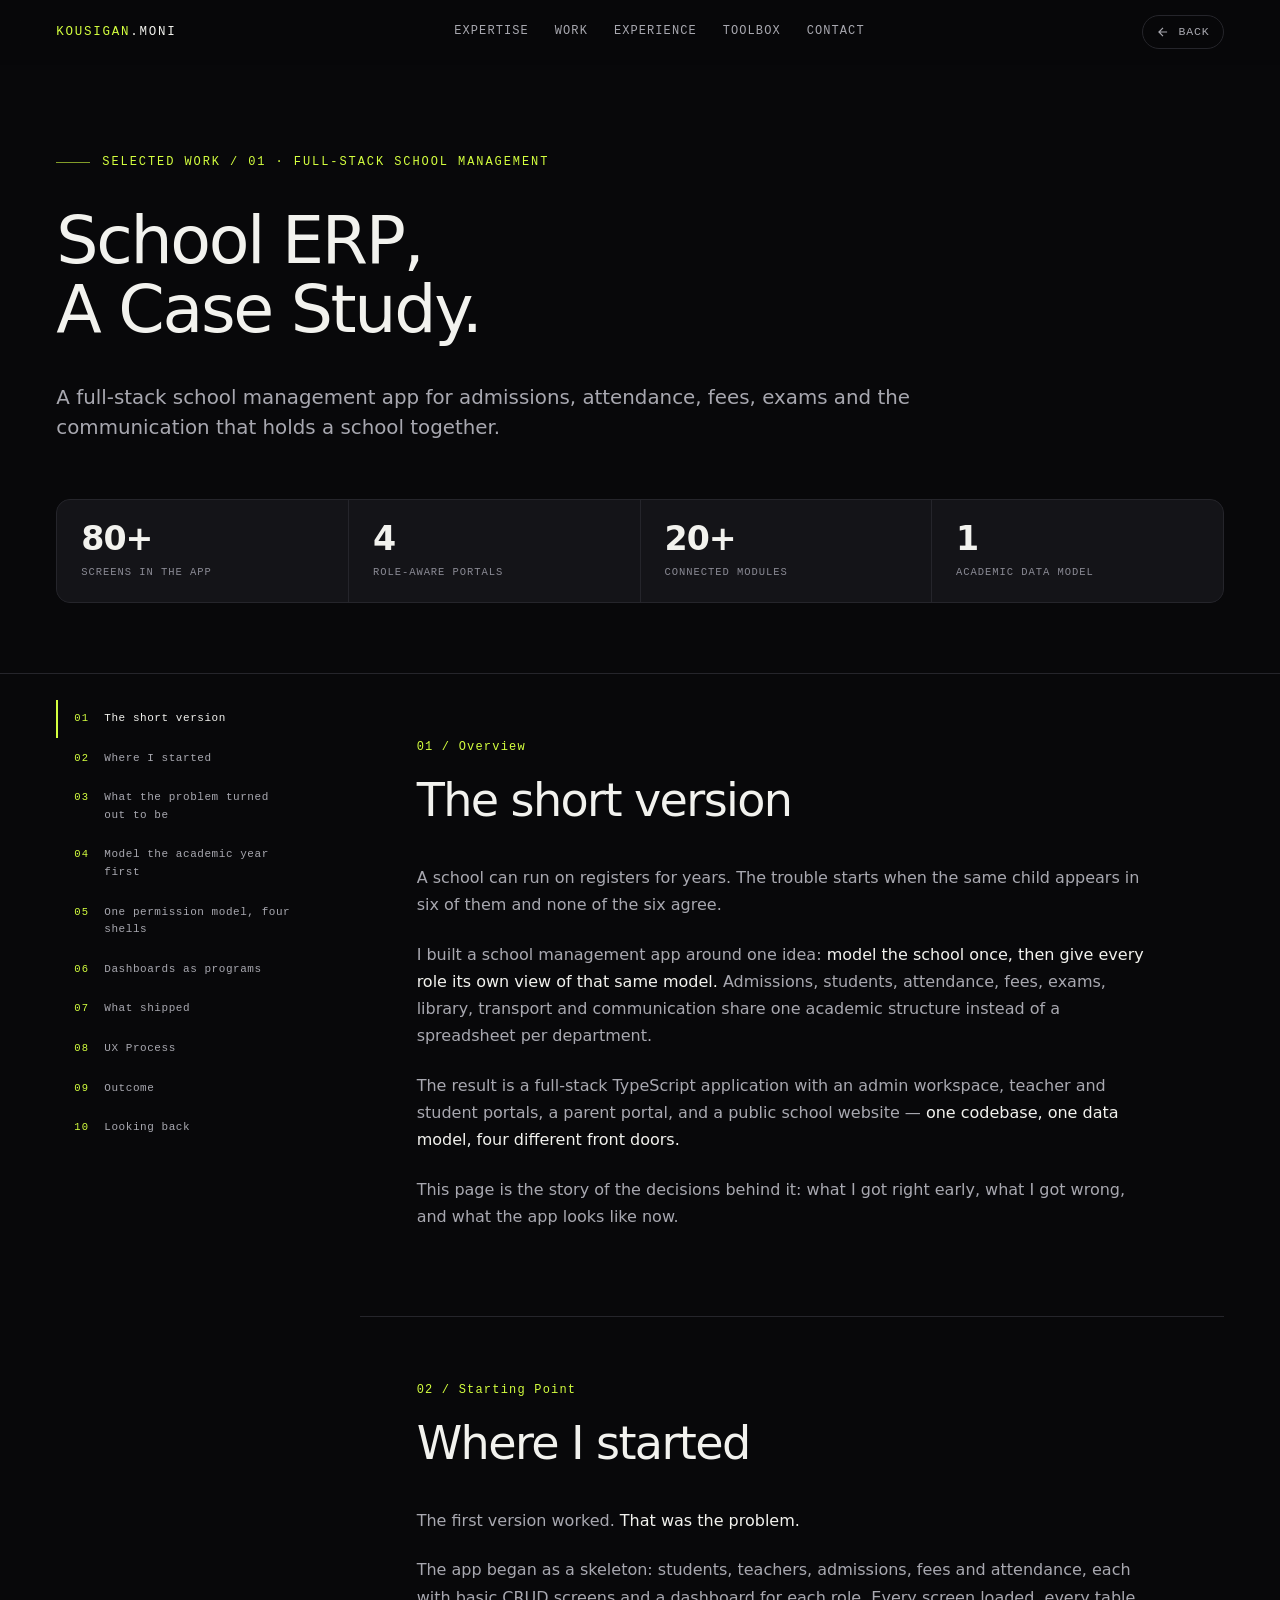
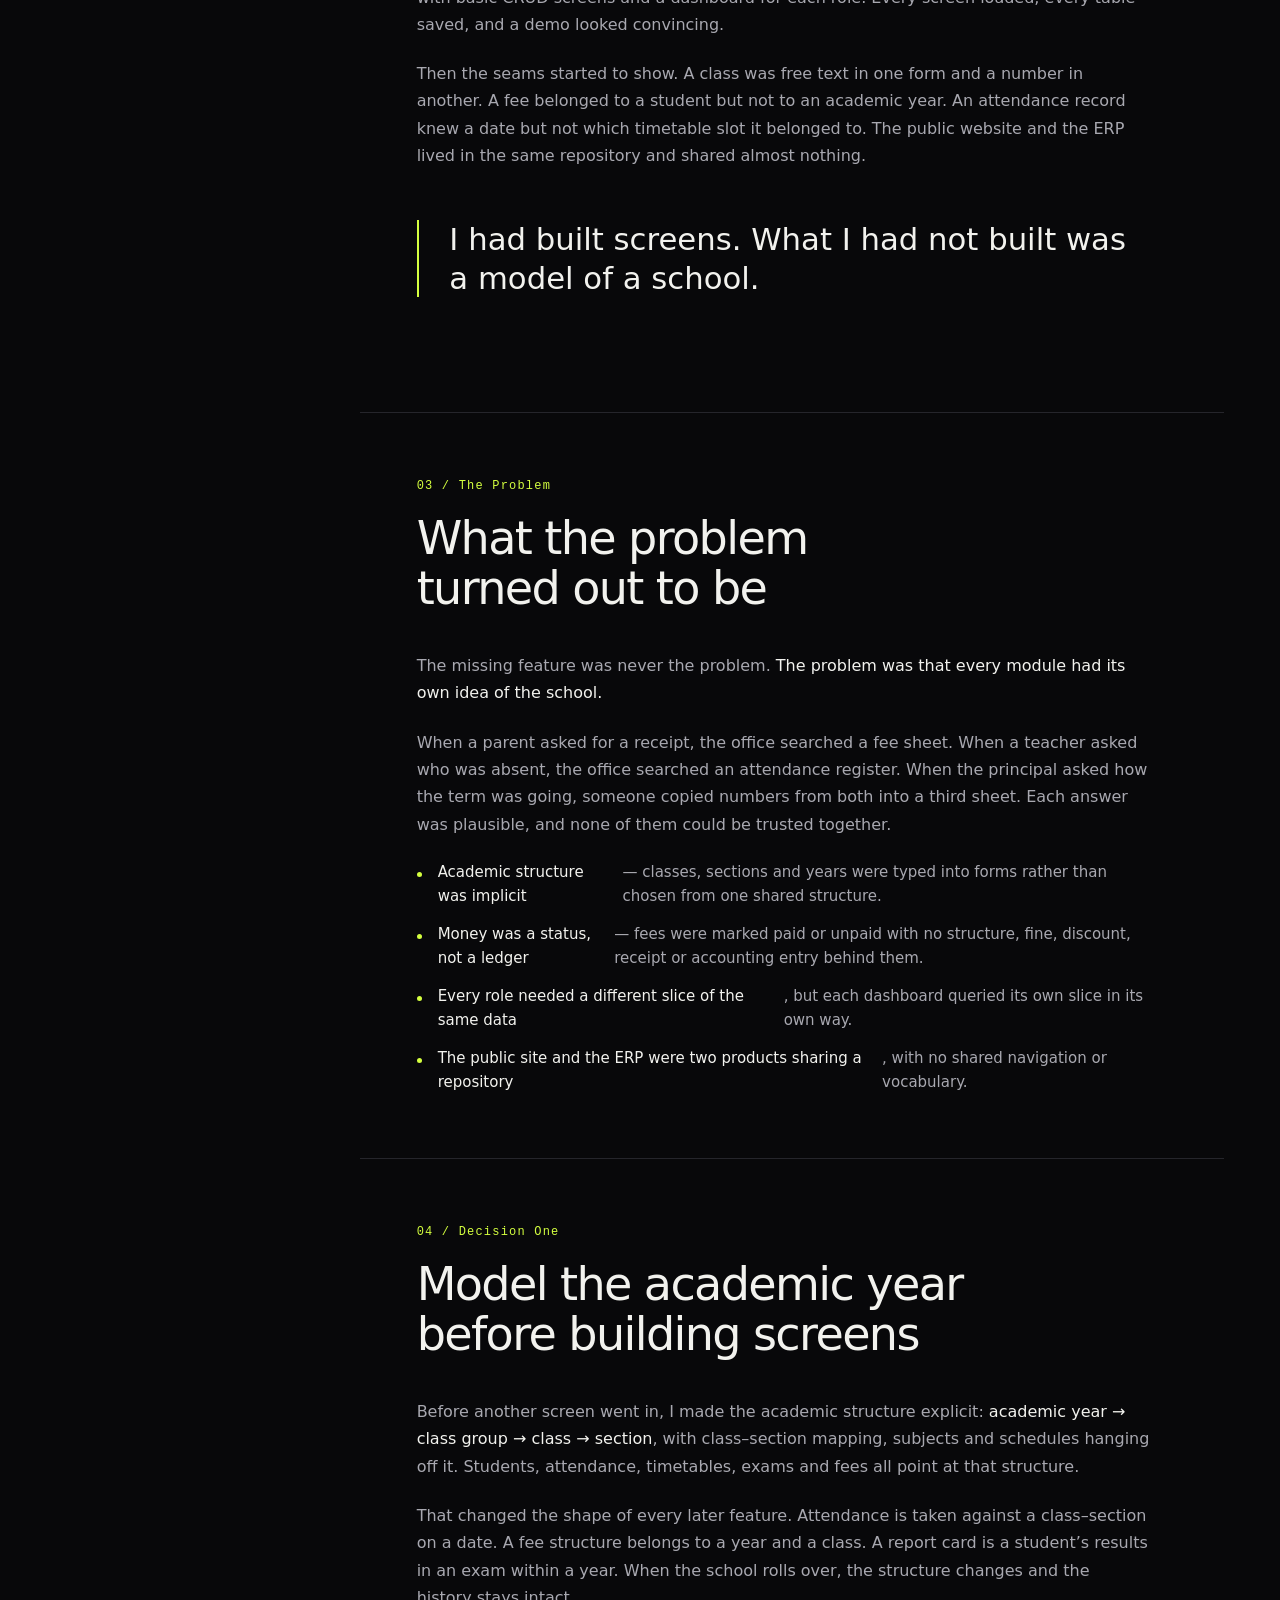
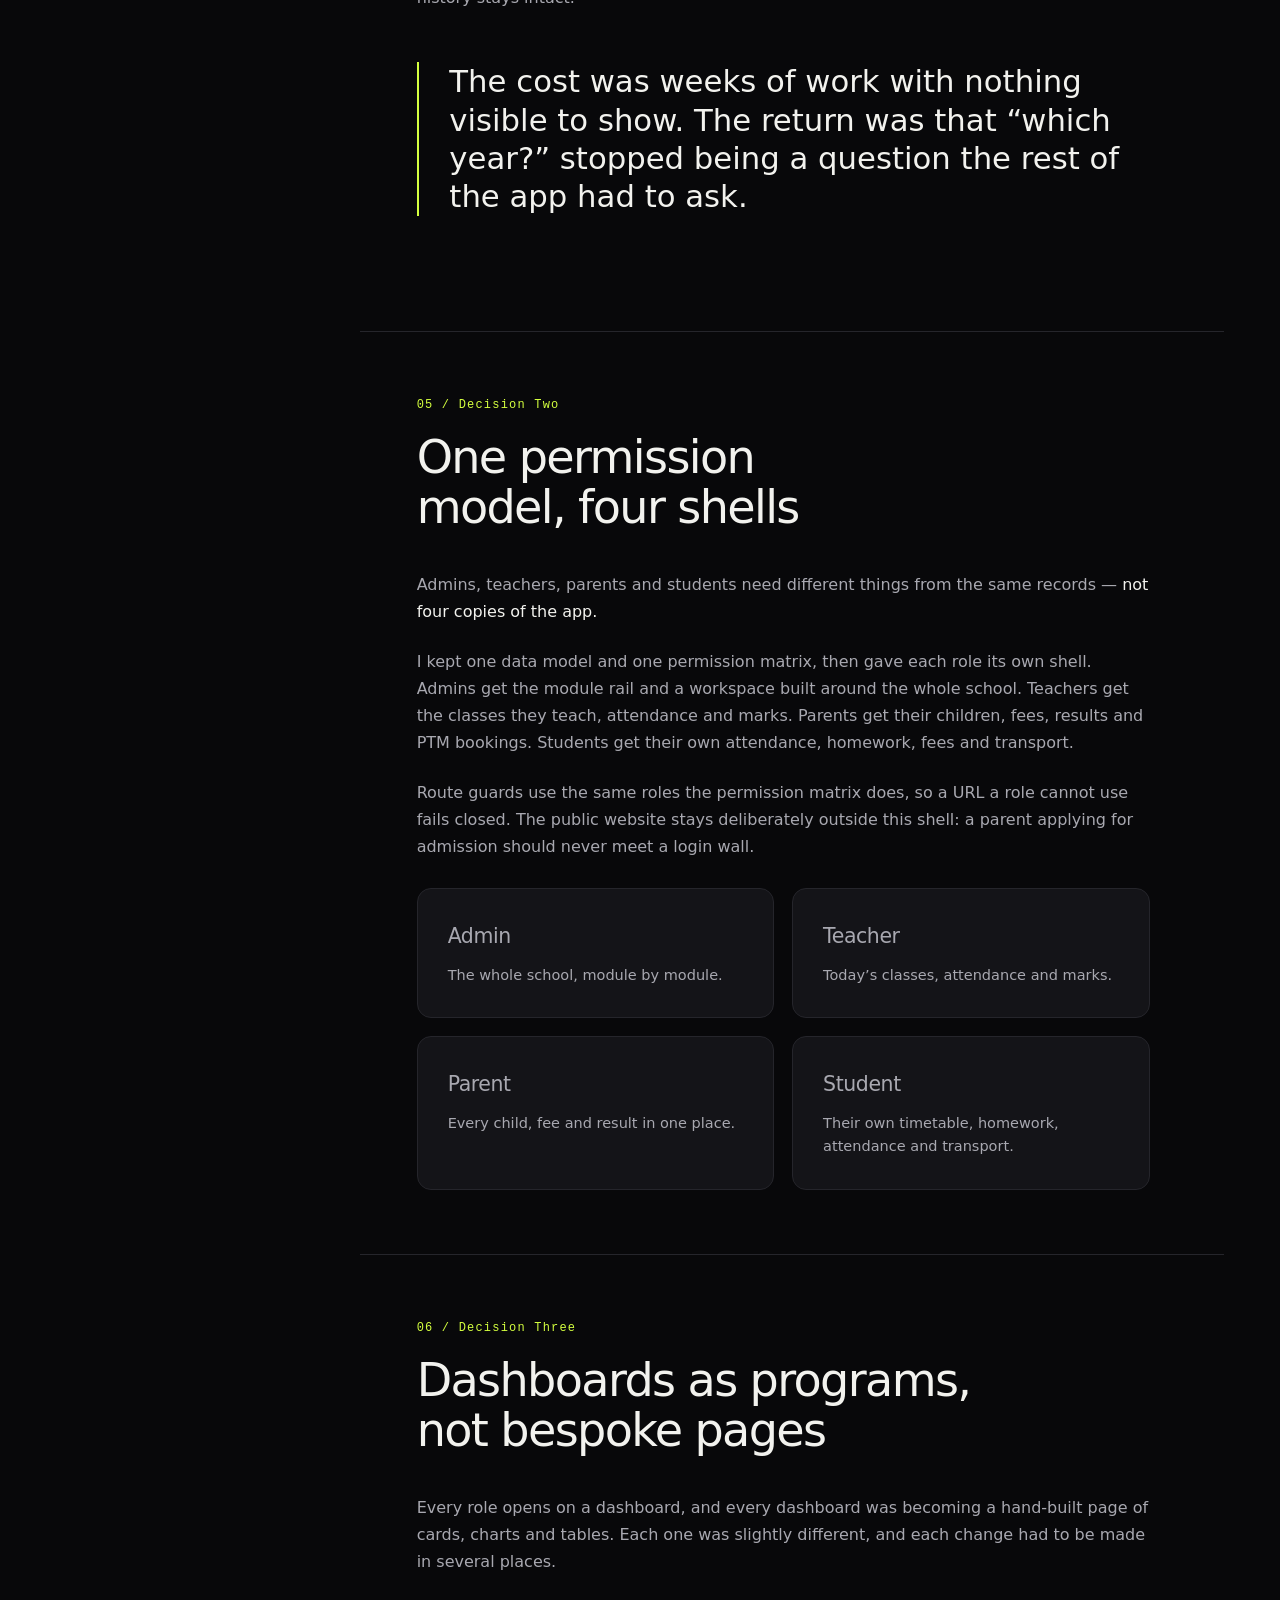
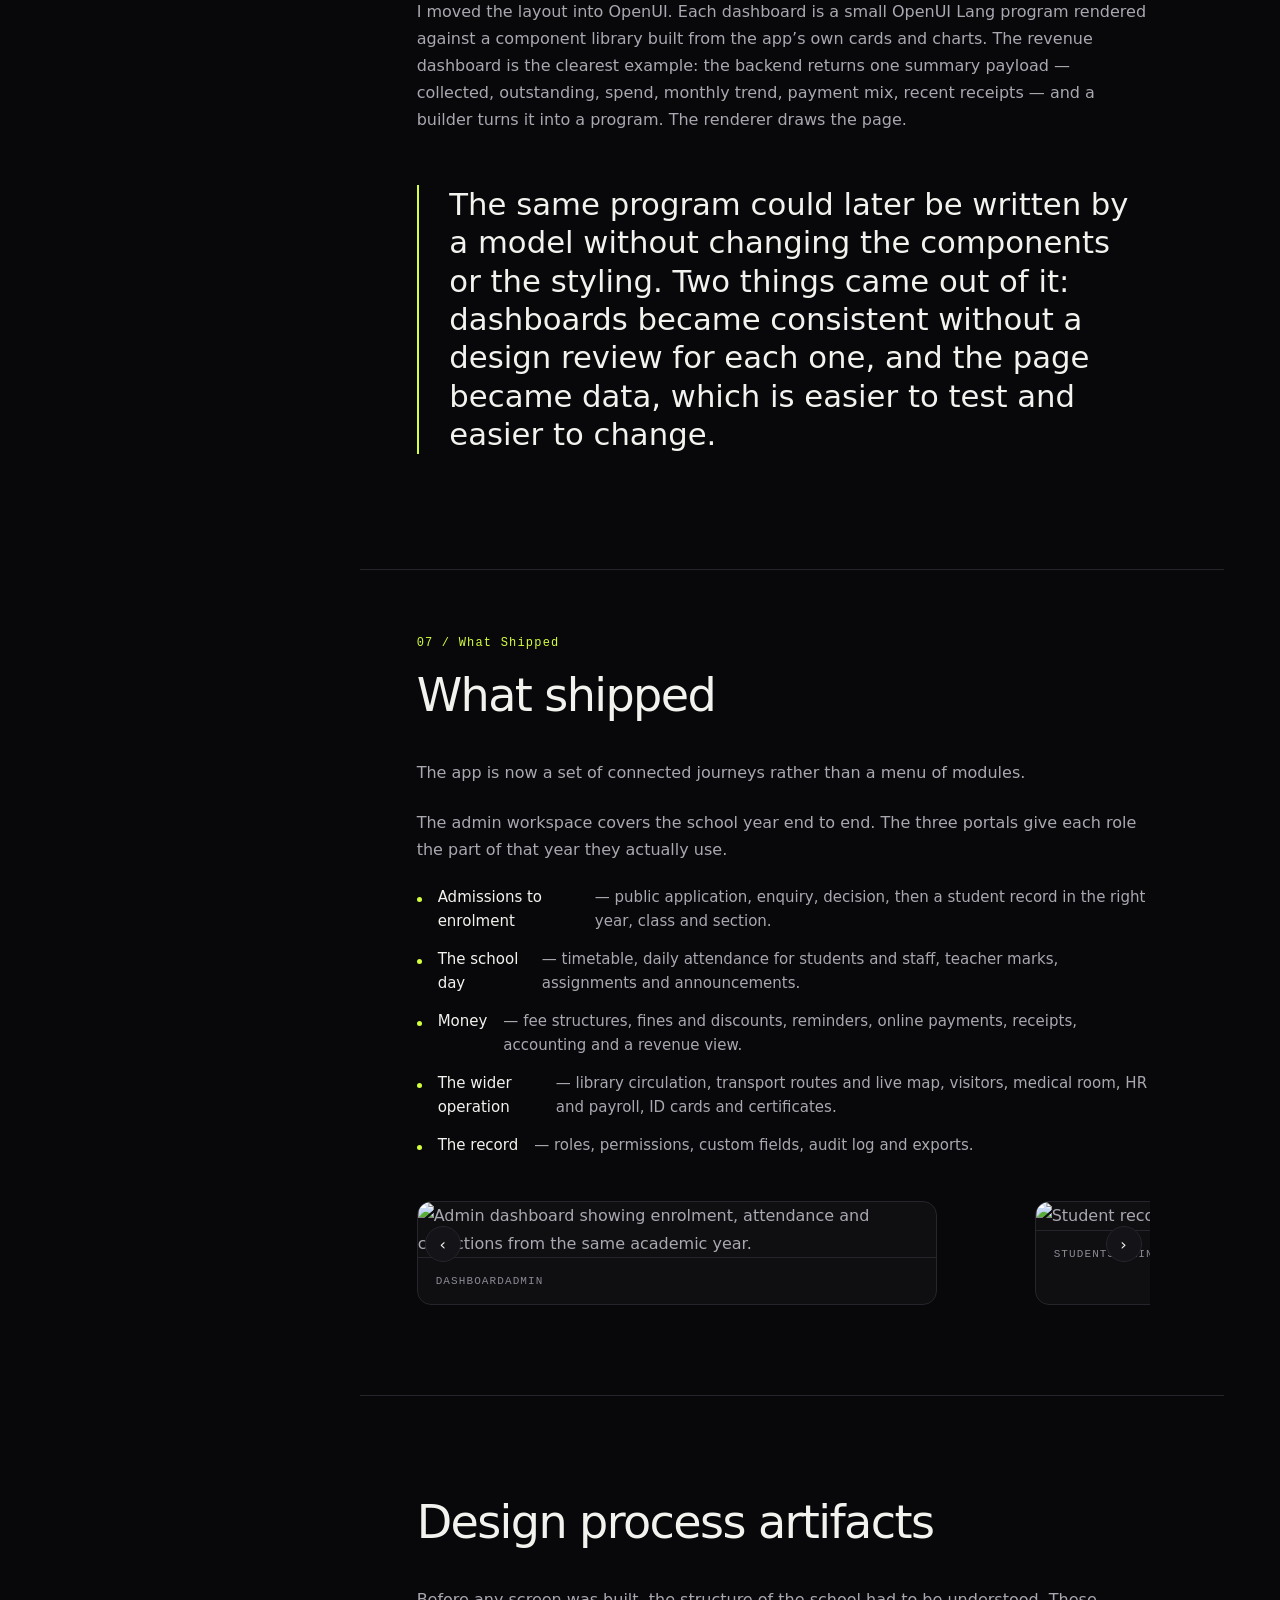
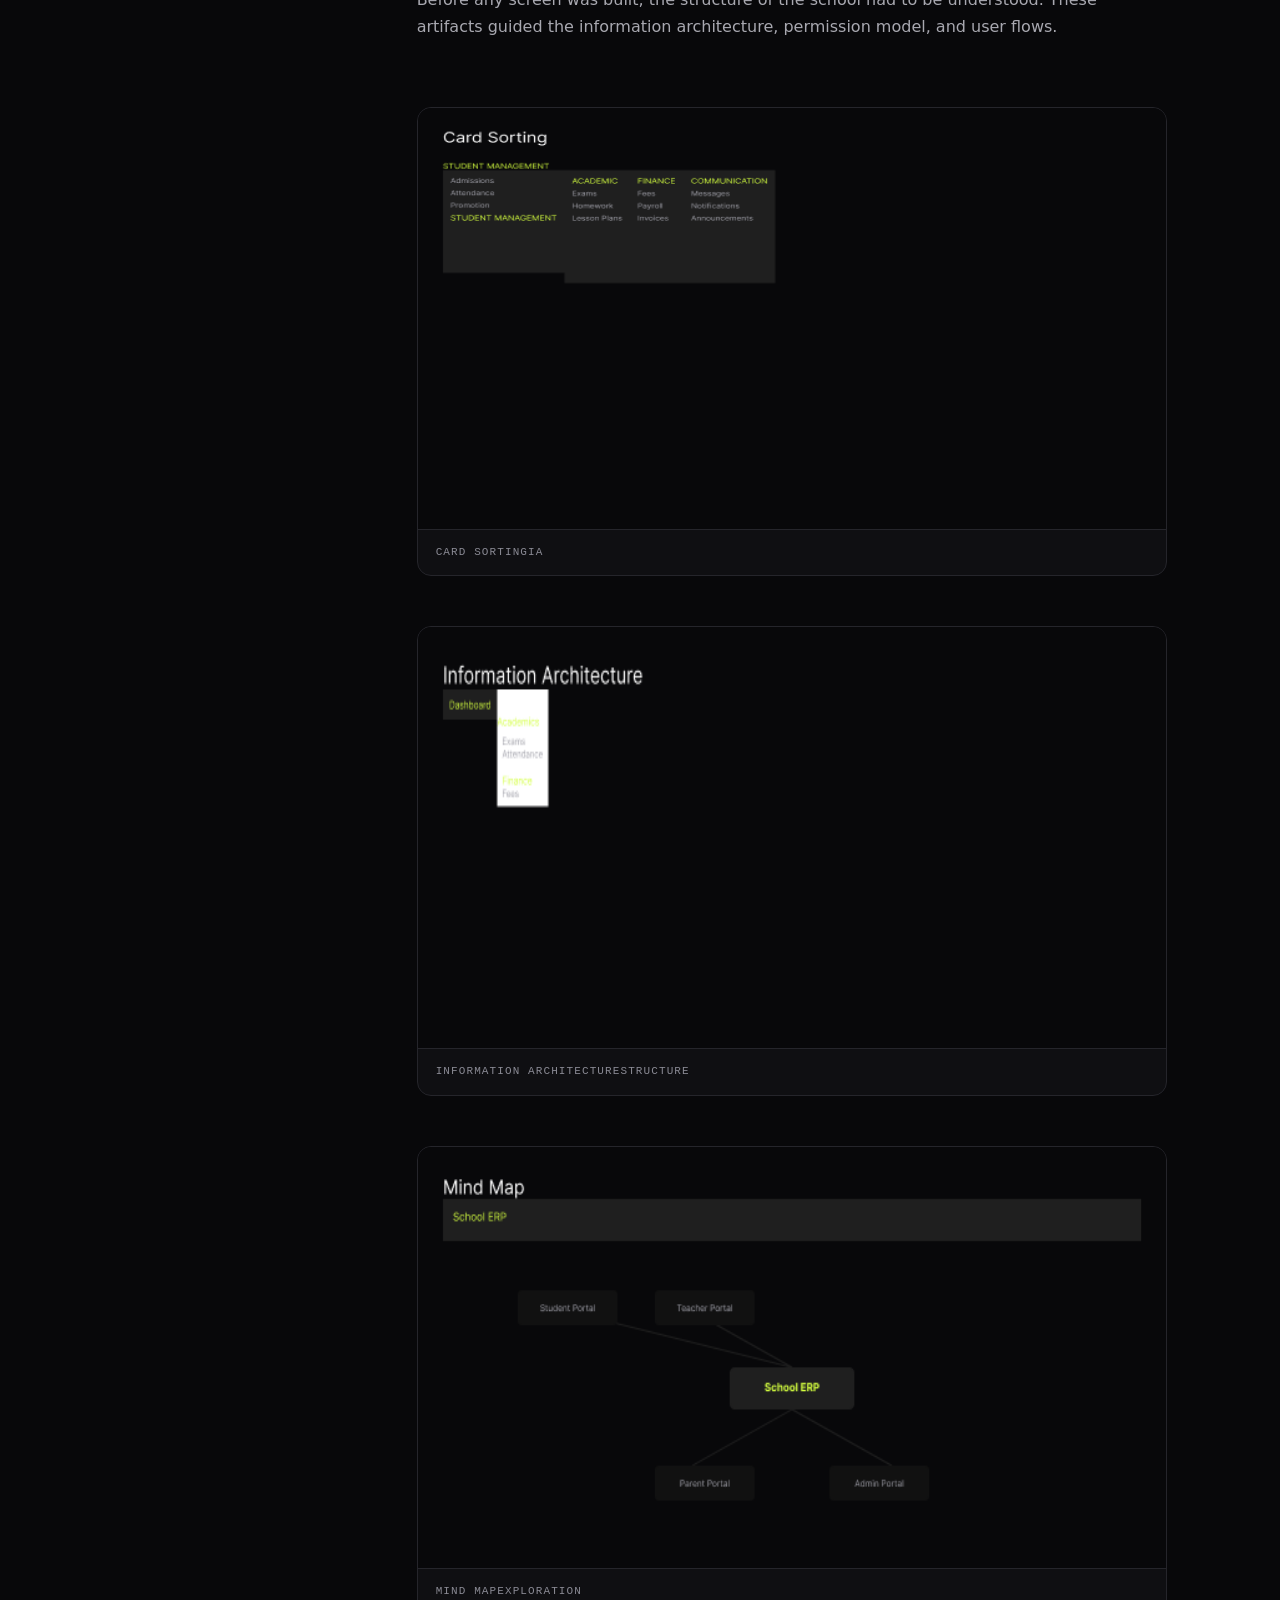
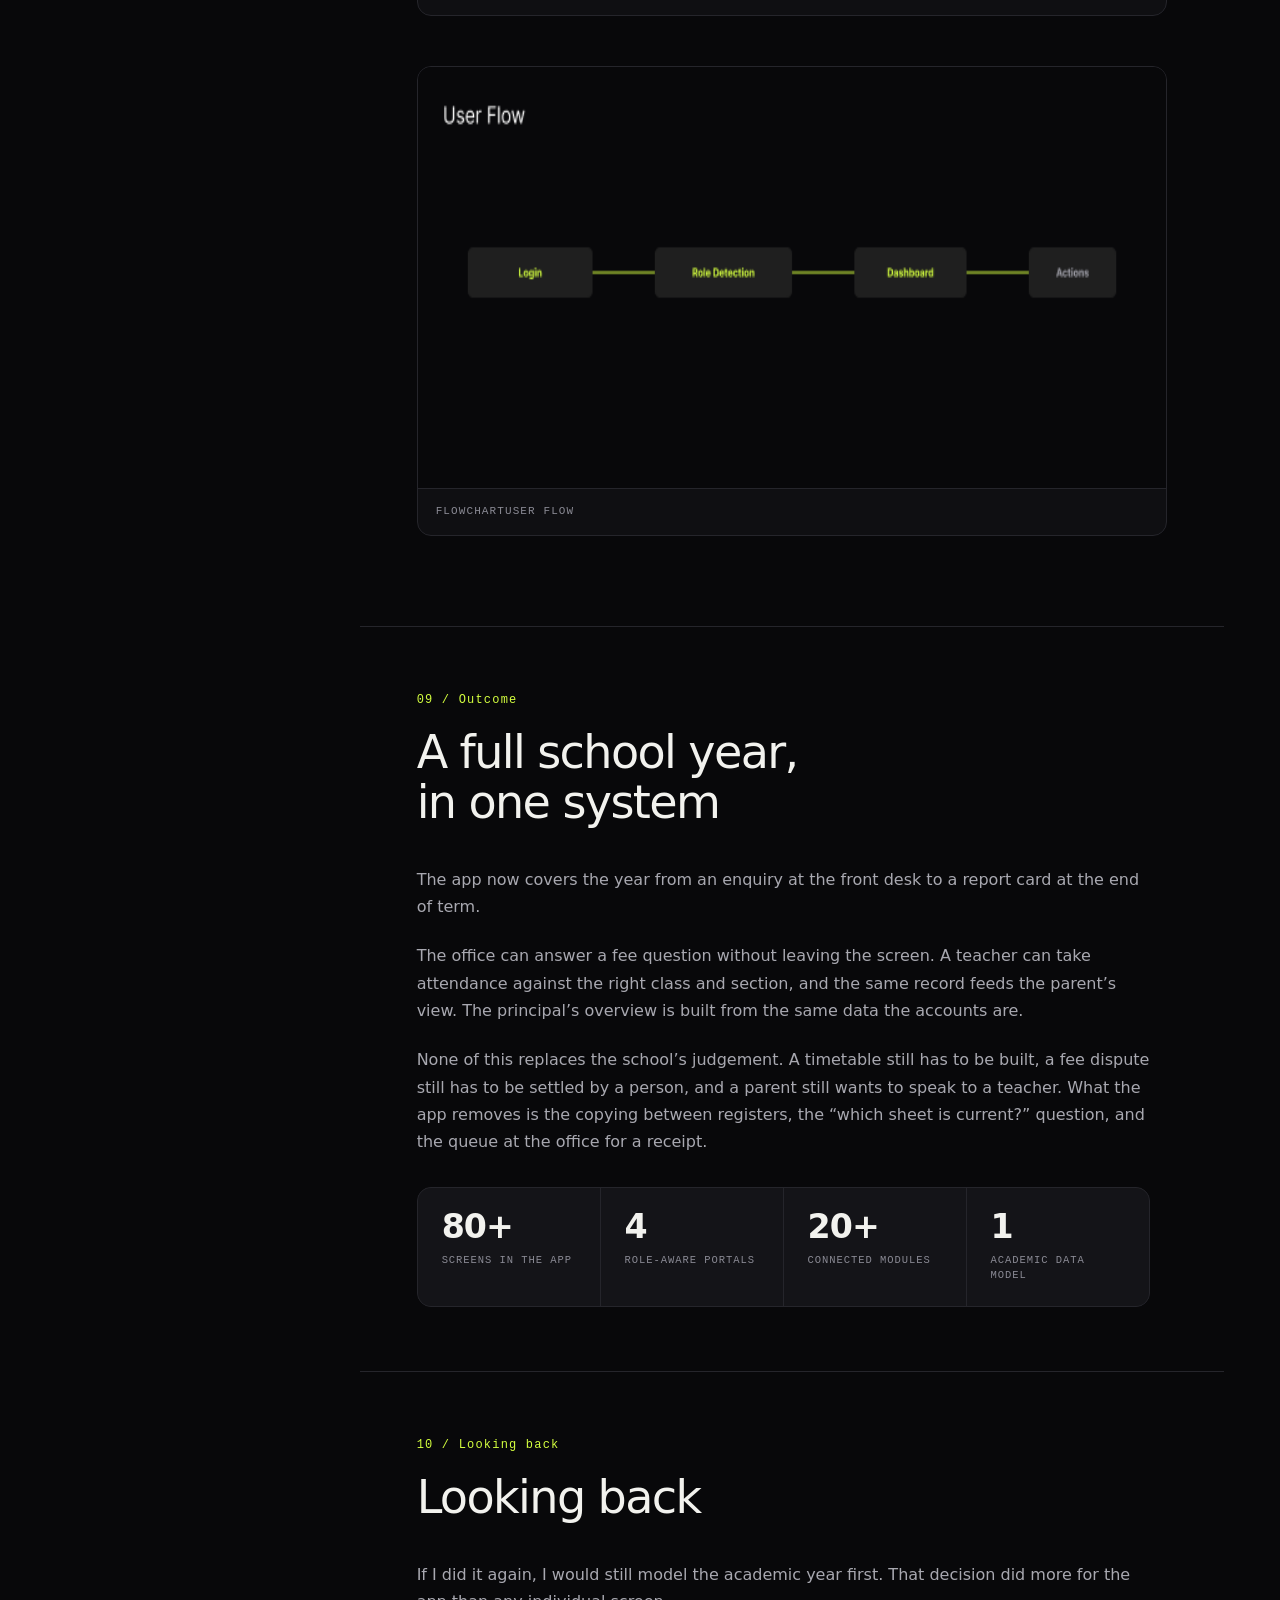
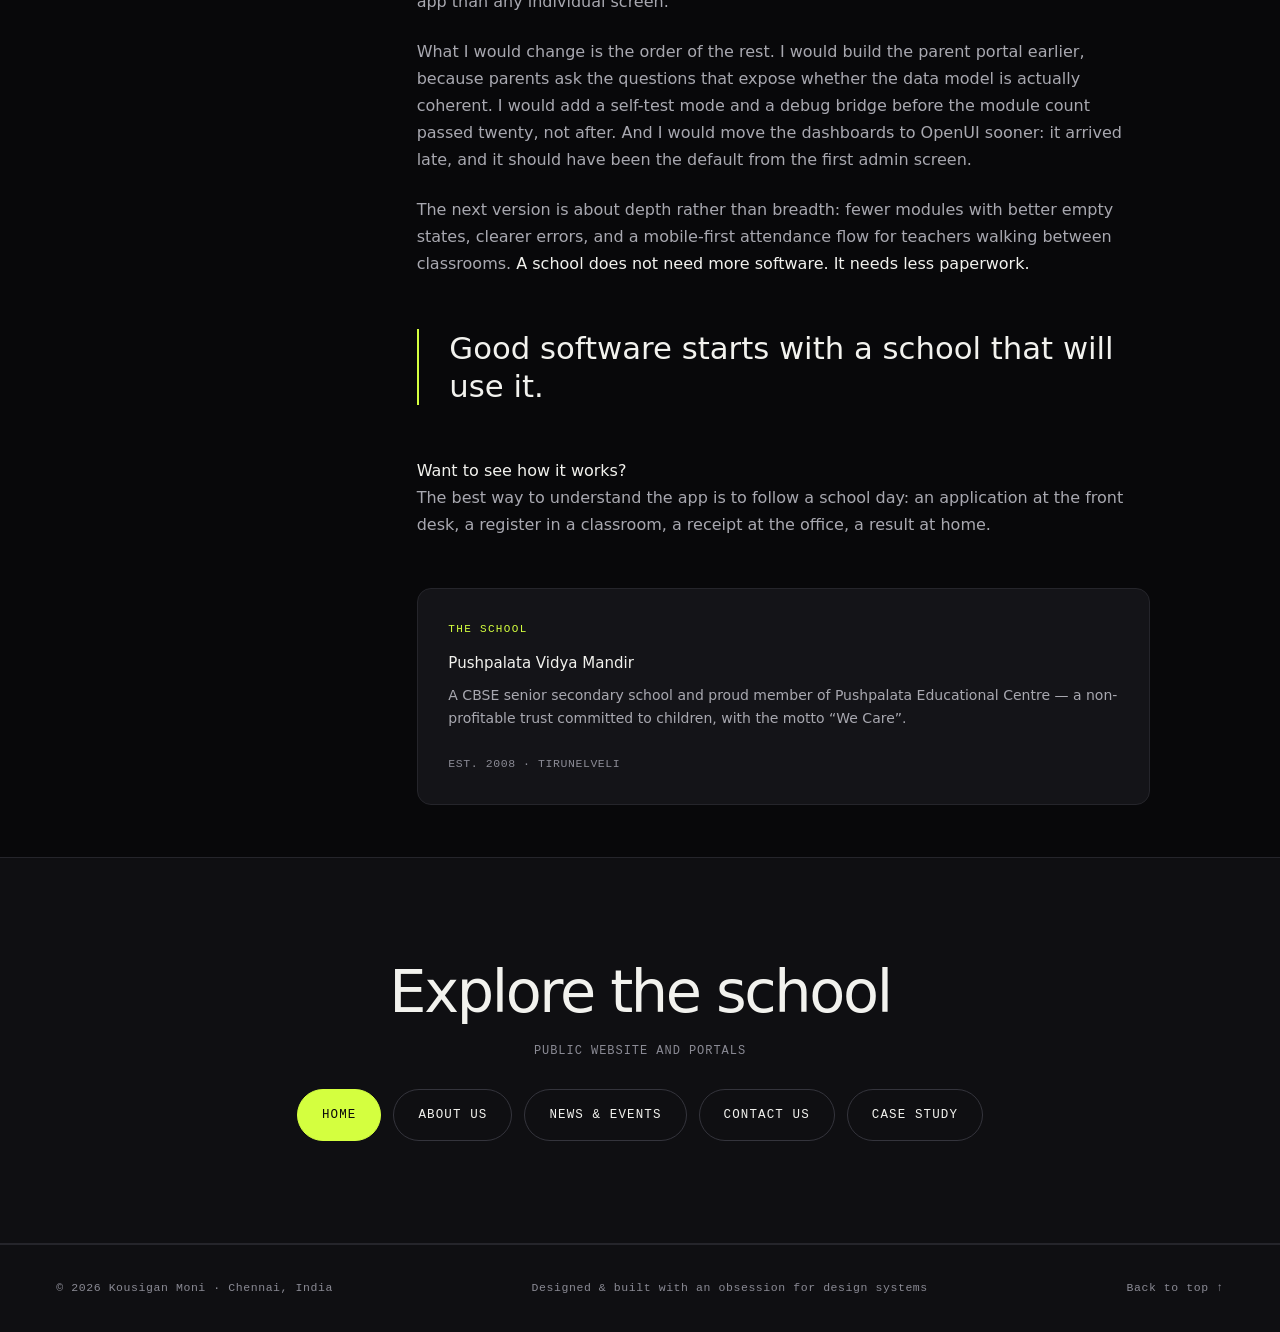
==== commit 7b29f1c1: "feat: replace UX process inline SVGs with Figma exports - Card Sorting, Information Architecture, Mi" ====
--- a/case-study/index.html
+++ b/case-study/index.html
@@ -533,157 +533,22 @@
       <div class="screens-wrap">
         <div class="screens screens-vertical">
           <figure class="screen rv">
-            <svg viewBox="0 0 640 360" xmlns="http://www.w3.org/2000/svg" style="width:100%;height:auto;aspect-ratio:16/9;background:var(--bg-2);">
-              <rect width="640" height="360" fill="var(--bg-2)"/>
-              <text x="320" y="28" text-anchor="middle" font-family="var(--mono)" font-size="11" fill="var(--accent)" letter-spacing="2">CARD SORTING</text>
-              <!-- Admin -->
-              <path d="M26,56 Q28,54 180,54 Q182,54 182,56 L182,170 Q182,172 180,172 L26,172 Q24,172 24,170 Z" fill="#1f1f1f" stroke="var(--line)" stroke-width="1.5"/>
-              <text x="40" y="74" font-family="var(--mono)" font-size="10" fill="var(--fg-3)" letter-spacing="1">ADMIN</text>
-              <text x="40" y="98" font-family="var(--sans)" font-size="11" fill="var(--fg-2)">Dashboard</text>
-              <text x="40" y="116" font-family="var(--sans)" font-size="11" fill="var(--fg-2)">Students</text>
-              <text x="40" y="134" font-family="var(--sans)" font-size="11" fill="var(--fg-2)">Attendance</text>
-              <text x="40" y="152" font-family="var(--sans)" font-size="11" fill="var(--fg-2)">Fees</text>
-              <!-- Teacher -->
-              <path d="M232,56 Q234,54 386,54 Q388,54 388,56 L388,170 Q388,172 386,172 L232,172 Q230,172 230,170 Z" fill="#1a1a1a" stroke="var(--line)" stroke-width="1.5"/>
-              <text x="246" y="74" font-family="var(--mono)" font-size="10" fill="var(--fg-3)" letter-spacing="1">TEACHER</text>
-              <text x="246" y="98" font-family="var(--sans)" font-size="11" fill="var(--fg-2)">Classes</text>
-              <text x="246" y="116" font-family="var(--sans)" font-size="11" fill="var(--fg-2)">Marks</text>
-              <text x="246" y="134" font-family="var(--sans)" font-size="11" fill="var(--fg-2)">Attendance</text>
-              <text x="246" y="152" font-family="var(--sans)" font-size="11" fill="var(--fg-2)">Homework</text>
-              <!-- Parent -->
-              <path d="M438,56 Q440,54 592,54 Q594,54 594,56 L594,170 Q594,172 592,172 L438,172 Q436,172 436,170 Z" fill="#1f1f1f" stroke="var(--line)" stroke-width="1.5"/>
-              <text x="452" y="74" font-family="var(--mono)" font-size="10" fill="var(--fg-3)" letter-spacing="1">PARENT</text>
-              <text x="452" y="98" font-family="var(--sans)" font-size="11" fill="var(--fg-2)">Children</text>
-              <text x="452" y="116" font-family="var(--sans)" font-size="11" fill="var(--fg-2)">Fees</text>
-              <text x="452" y="134" font-family="var(--sans)" font-size="11" fill="var(--fg-2)">Results</text>
-              <text x="452" y="152" font-family="var(--sans)" font-size="11" fill="var(--fg-2)">PTM</text>
-              <!-- Student -->
-              <path d="M232,188 Q234,186 386,186 Q388,186 388,188 L388,302 Q388,304 386,304 L232,304 Q230,304 230,302 Z" fill="#1a1a1a" stroke="var(--line)" stroke-width="1.5"/>
-              <text x="246" y="206" font-family="var(--mono)" font-size="10" fill="var(--fg-3)" letter-spacing="1">STUDENT</text>
-              <text x="246" y="230" font-family="var(--sans)" font-size="11" fill="var(--fg-2)">Timetable</text>
-              <text x="246" y="248" font-family="var(--sans)" font-size="11" fill="var(--fg-2)">Homework</text>
-              <text x="246" y="266" font-family="var(--sans)" font-size="11" fill="var(--fg-2)">Attendance</text>
-              <text x="246" y="284" font-family="var(--sans)" font-size="11" fill="var(--fg-2)">Transport</text>
-              <!-- Shared -->
-              <path d="M26,188 Q28,186 180,186 Q182,186 182,188 L182,302 Q182,304 180,304 L26,304 Q24,304 24,302 Z" fill="var(--surface)" stroke="var(--accent)" stroke-width="1.5" stroke-dasharray="5 3"/>
-              <text x="40" y="206" font-family="var(--mono)" font-size="10" fill="var(--accent)" letter-spacing="1">SHARED</text>
-              <text x="40" y="230" font-family="var(--sans)" font-size="11" fill="var(--fg-2)">Academic Year</text>
-              <text x="40" y="248" font-family="var(--sans)" font-size="11" fill="var(--fg-2)">Class → Section</text>
-              <text x="40" y="266" font-family="var(--sans)" font-size="11" fill="var(--fg-2)">Students</text>
-              <text x="40" y="284" font-family="var(--sans)" font-size="11" fill="var(--fg-2)">Permissions</text>
-            </svg>
+            <img src="../assets/ux-process/card-sorting.png" alt="Card Sorting" style="width:100%;height:auto;aspect-ratio:16/9;background:var(--bg-2);">
             <figcaption><span>Card Sorting</span><span class="badge">IA</span></figcaption>
           </figure>
 
           <figure class="screen rv">
-            <svg viewBox="0 0 640 360" xmlns="http://www.w3.org/2000/svg" style="width:100%;height:auto;aspect-ratio:16/9;background:var(--bg-2);">
-              <rect width="640" height="360" fill="var(--bg-2)"/>
-              <text x="320" y="28" text-anchor="middle" font-family="var(--mono)" font-size="11" fill="var(--accent)" letter-spacing="2">INFORMATION ARCHITECTURE</text>
-              <!-- Root -->
-              <path d="M262,54 Q264,52 376,54 Q378,54 378,56 L378,82 Q378,84 376,84 L262,84 Q260,84 260,82 Z" fill="var(--surface)" stroke="var(--accent)" stroke-width="1.5"/>
-              <text x="320" y="72" text-anchor="middle" font-family="var(--mono)" font-size="10" fill="var(--fg)">School</text>
-              <!-- Branches -->
-              <path d="M268,84 Q200,100 124,114 Q122,114 122,116" fill="none" stroke="var(--line)" stroke-width="1.5"/>
-              <path d="M320,84 Q320,100 320,116" fill="none" stroke="var(--line)" stroke-width="1.5"/>
-              <path d="M372,84 Q440,100 516,114 Q518,114 518,116" fill="none" stroke="var(--line)" stroke-width="1.5"/>
-              <path d="M62,116 Q60,116 60,118 L60,170 Q60,172 62,172 L178,172 Q180,172 180,170 L180,118 Q180,116 178,116 Z" fill="var(--surface)" stroke="var(--line)" stroke-width="1.5"/>
-              <text x="120" y="134" text-anchor="middle" font-family="var(--mono)" font-size="9" fill="var(--fg-2)">Admissions</text>
-              <path d="M262,116 Q264,114 376,114 Q378,114 378,116 L378,170 Q378,172 376,172 L262,172 Q260,172 260,170 Z" fill="var(--surface)" stroke="var(--line)" stroke-width="1.5"/>
-              <text x="320" y="134" text-anchor="middle" font-family="var(--mono)" font-size="9" fill="var(--fg-2)">Academic</text>
-              <path d="M462,116 Q464,114 576,114 Q578,114 578,116 L578,170 Q578,172 576,172 L462,172 Q460,172 460,170 Z" fill="var(--surface)" stroke="var(--line)" stroke-width="1.5"/>
-              <text x="520" y="134" text-anchor="middle" font-family="var(--mono)" font-size="9" fill="var(--fg-2)">Operations</text>
-              <!-- Level 2 -->
-              <path d="M80,172 Q60,188 42,176 Q40,176 40,178 L40,196 Q40,198 42,198" fill="none" stroke="var(--line)" stroke-width="1.5"/>
-              <path d="M160,172 Q180,188 198,176 Q200,176 200,178 L200,196 Q200,198 198,198" fill="none" stroke="var(--line)" stroke-width="1.5"/>
-              <path d="M280,172 Q260,188 242,176 Q240,176 240,178 L240,196 Q240,198 242,198" fill="none" stroke="var(--line)" stroke-width="1.5"/>
-              <path d="M360,172 Q380,188 398,176 Q400,176 400,178 L400,196 Q400,198 398,198" fill="none" stroke="var(--line)" stroke-width="1.5"/>
-              <path d="M480,172 Q460,188 442,176 Q440,176 440,178 L440,196 Q440,198 442,198" fill="none" stroke="var(--line)" stroke-width="1.5"/>
-              <path d="M560,172 Q580,188 598,176 Q600,176 600,178 L600,196 Q600,198 598,198" fill="none" stroke="var(--line)" stroke-width="1.5"/>
-              <path d="M42,198 Q40,198 40,200 L40,228 Q40,230 42,230 L118,230 Q120,230 120,228 L120,200 Q120,198 118,198 Z" fill="var(--bg-2)" stroke="var(--line)" stroke-width="1.5"/>
-              <text x="80" y="216" text-anchor="middle" font-family="var(--mono)" font-size="8" fill="var(--fg-3)">Enquiry</text>
-              <path d="M122,198 Q120,198 120,200 L120,228 Q120,230 122,230 L198,230 Q200,230 200,228 L200,200 Q200,198 198,198 Z" fill="var(--bg-2)" stroke="var(--line)" stroke-width="1.5"/>
-              <text x="160" y="216" text-anchor="middle" font-family="var(--mono)" font-size="8" fill="var(--fg-3)">Application</text>
-              <path d="M242,198 Q240,198 240,200 L240,228 Q240,230 242,230 L318,230 Q320,230 320,228 L320,200 Q320,198 318,198 Z" fill="var(--bg-2)" stroke="var(--line)" stroke-width="1.5"/>
-              <text x="280" y="216" text-anchor="middle" font-family="var(--mono)" font-size="8" fill="var(--fg-3)">Students</text>
-              <path d="M402,198 Q400,198 400,200 L400,228 Q400,230 402,230 L478,230 Q480,230 480,228 L480,200 Q480,198 478,198 Z" fill="var(--bg-2)" stroke="var(--line)" stroke-width="1.5"/>
-              <text x="440" y="216" text-anchor="middle" font-family="var(--mono)" font-size="8" fill="var(--fg-3)">Attendance</text>
-              <path d="M482,198 Q480,198 480,200 L480,228 Q480,230 482,230 L558,230 Q560,230 560,228 L560,200 Q560,198 558,198 Z" fill="var(--bg-2)" stroke="var(--line)" stroke-width="1.5"/>
-              <text x="520" y="216" text-anchor="middle" font-family="var(--mono)" font-size="8" fill="var(--fg-3)">Fees</text>
-              <path d="M562,198 Q560,198 560,200 L560,228 Q560,230 562,230 L598,230 Q600,230 600,228 L600,200 Q600,198 598,198 Z" fill="var(--bg-2)" stroke="var(--line)" stroke-width="1.5"/>
-              <text x="580" y="216" text-anchor="middle" font-family="var(--mono)" font-size="8" fill="var(--fg-3)">Library</text>
-            </svg>
+            <img src="../assets/ux-process/info-architecture.png" alt="Information Architecture" style="width:100%;height:auto;aspect-ratio:16/9;background:var(--bg-2);">
             <figcaption><span>Information Architecture</span><span class="badge">Structure</span></figcaption>
           </figure>
 
           <figure class="screen rv">
-            <svg viewBox="0 0 640 360" xmlns="http://www.w3.org/2000/svg" style="width:100%;height:auto;aspect-ratio:16/9;background:var(--bg-2);">
-              <rect width="640" height="360" fill="var(--bg-2)"/>
-              <text x="320" y="28" text-anchor="middle" font-family="var(--mono)" font-size="11" fill="var(--accent)" letter-spacing="2">MIND MAP</text>
-              <!-- Central -->
-              <path d="M292,142 Q294,140 346,140 Q348,140 348,142 L348,196 Q348,198 346,198 L292,198 Q290,198 290,196 Z" fill="var(--surface)" stroke="var(--accent)" stroke-width="1.5"/>
-              <text x="320" y="174" text-anchor="middle" font-family="var(--mono)" font-size="9" fill="var(--fg)">School ERP</text>
-              <!-- Branches -->
-              <path d="M294,142 Q200,120 162,88 Q160,86 158,88" fill="none" stroke="var(--line)" stroke-width="1.5"/>
-              <path d="M320,140 Q320,90 320,72 Q320,70 322,72" fill="none" stroke="var(--line)" stroke-width="1.5"/>
-              <path d="M346,142 Q440,120 478,88 Q480,86 482,88" fill="none" stroke="var(--line)" stroke-width="1.5"/>
-              <path d="M294,198 Q200,220 162,252 Q160,254 158,252" fill="none" stroke="var(--line)" stroke-width="1.5"/>
-              <path d="M320,198 Q320,248 320,266 Q320,268 322,266" fill="none" stroke="var(--line)" stroke-width="1.5"/>
-              <path d="M346,198 Q440,220 478,252 Q480,254 482,252" fill="none" stroke="var(--line)" stroke-width="1.5"/>
-              <!-- Nodes -->
-              <path d="M142,72 Q144,70 196,70 Q198,70 198,72 L198,88 Q198,90 196,90 L142,90 Q140,90 140,88 Z" fill="var(--surface)" stroke="var(--line)" stroke-width="1.5"/>
-              <text x="170" y="84" text-anchor="middle" font-family="var(--mono)" font-size="8" fill="var(--fg-2)">Admissions</text>
-              <path d="M302,52 Q304,50 356,50 Q358,50 358,52 L358,68 Q358,70 356,70 L302,70 Q300,70 300,68 Z" fill="var(--surface)" stroke="var(--line)" stroke-width="1.5"/>
-              <text x="330" y="64" text-anchor="middle" font-family="var(--mono)" font-size="8" fill="var(--fg-2)">Academic</text>
-              <path d="M442,72 Q444,70 496,70 Q498,70 498,72 L498,88 Q498,90 496,90 L442,90 Q440,90 440,88 Z" fill="var(--surface)" stroke="var(--line)" stroke-width="1.5"/>
-              <text x="470" y="84" text-anchor="middle" font-family="var(--mono)" font-size="8" fill="var(--fg-2)">Operations</text>
-              <path d="M142,252 Q144,250 196,250 Q198,250 198,252 L198,268 Q198,270 196,270 L142,270 Q140,270 140,268 Z" fill="var(--surface)" stroke="var(--line)" stroke-width="1.5"/>
-              <text x="170" y="264" text-anchor="middle" font-family="var(--mono)" font-size="8" fill="var(--fg-2)">Portals</text>
-              <path d="M302,272 Q304,270 356,270 Q358,270 358,272 L358,288 Q358,290 356,290 L302,290 Q300,290 300,288 Z" fill="var(--surface)" stroke="var(--line)" stroke-width="1.5"/>
-              <text x="330" y="284" text-anchor="middle" font-family="var(--mono)" font-size="8" fill="var(--fg-2)">Reports</text>
-              <path d="M442,252 Q444,250 496,250 Q498,250 498,252 L498,268 Q498,270 496,270 L442,270 Q440,270 440,268 Z" fill="var(--surface)" stroke="var(--line)" stroke-width="1.5"/>
-              <text x="470" y="264" text-anchor="middle" font-family="var(--mono)" font-size="8" fill="var(--fg-2)">Settings</text>
-            </svg>
+            <img src="../assets/ux-process/mind-map.png" alt="Mind Map" style="width:100%;height:auto;aspect-ratio:16/9;background:var(--bg-2);">
             <figcaption><span>Mind Map</span><span class="badge">Exploration</span></figcaption>
           </figure>
 
           <figure class="screen rv">
-            <svg viewBox="0 0 640 360" xmlns="http://www.w3.org/2000/svg" style="width:100%;height:auto;aspect-ratio:16/9;background:var(--bg-2);">
-              <rect width="640" height="360" fill="var(--bg-2)"/>
-              <text x="320" y="28" text-anchor="middle" font-family="var(--mono)" font-size="11" fill="var(--accent)" letter-spacing="2">USER FLOW</text>
-              <!-- Nodes -->
-              <path d="M26,54 Q28,52 138,52 Q140,52 140,54 L140,82 Q140,84 138,84 L26,84 Q24,84 24,82 Z" fill="var(--surface)" stroke="var(--accent)" stroke-width="1.5"/>
-              <text x="82" y="72" text-anchor="middle" font-family="var(--mono)" font-size="9" fill="var(--fg)">Landing</text>
-              <path d="M262,54 Q264,52 374,52 Q376,52 376,54 L376,82 Q376,84 374,84 L262,84 Q260,84 260,82 Z" fill="var(--surface)" stroke="var(--line)" stroke-width="1.5"/>
-              <text x="320" y="72" text-anchor="middle" font-family="var(--mono)" font-size="9" fill="var(--fg-2)">Apply</text>
-              <path d="M498,54 Q500,52 612,52 Q614,52 614,54 L614,82 Q614,84 612,84 L498,84 Q496,84 496,82 Z" fill="var(--surface)" stroke="var(--line)" stroke-width="1.5"/>
-              <text x="556" y="72" text-anchor="middle" font-family="var(--mono)" font-size="9" fill="var(--fg-2)">Enrolled</text>
-              <!-- Arrows -->
-              <path d="M140,68 Q200,68 260,68" fill="none" stroke="var(--accent)" stroke-width="1.5"/>
-              <path d="M376,68 Q440,68 498,68" fill="none" stroke="var(--accent)" stroke-width="1.5"/>
-              <!-- Decision -->
-              <path d="M320,138 Q280,168 280,170 Q280,172 320,202 Q360,172 360,170 Q360,168 320,138 Z" fill="var(--surface)" stroke="var(--line)" stroke-width="1.5"/>
-              <text x="320" y="172" text-anchor="middle" font-family="var(--mono)" font-size="8" fill="var(--fg-3)">Role?</text>
-              <!-- Role paths -->
-              <path d="M308,200 Q240,220 180,200" fill="none" stroke="var(--line)" stroke-width="1.5"/>
-              <path d="M320,202 Q320,230 320,240" fill="none" stroke="var(--line)" stroke-width="1.5"/>
-              <path d="M332,200 Q400,220 460,200" fill="none" stroke="var(--line)" stroke-width="1.5"/>
-              <path d="M122,200 Q120,200 120,198 L120,170 Q120,168 122,168 L178,168 Q180,168 180,170 L180,198 Q180,200 178,200 Z" fill="var(--surface)" stroke="var(--line)" stroke-width="1.5"/>
-              <text x="150" y="186" text-anchor="middle" font-family="var(--mono)" font-size="9" fill="var(--fg-2)">Parent Portal</text>
-              <path d="M262,200 Q264,198 376,198 Q378,198 378,200 L378,228 Q378,230 376,230 L262,230 Q260,230 260,228 Z" fill="var(--surface)" stroke="var(--line)" stroke-width="1.5"/>
-              <text x="320" y="218" text-anchor="middle" font-family="var(--mono)" font-size="9" fill="var(--fg-2)">Admin</text>
-              <path d="M402,200 Q400,198 498,198 Q500,198 500,200 L500,228 Q500,230 498,230 L402,230 Q400,230 400,228 Z" fill="var(--surface)" stroke="var(--line)" stroke-width="1.5"/>
-              <text x="450" y="218" text-anchor="middle" font-family="var(--mono)" font-size="9" fill="var(--fg-2)">Teacher</text>
-              <!-- End states -->
-              <path d="M150,230 Q120,250 80,280" fill="none" stroke="var(--line)" stroke-width="1.5"/>
-              <path d="M320,232 Q320,260 320,280" fill="none" stroke="var(--line)" stroke-width="1.5"/>
-              <path d="M450,230 Q480,250 520,280" fill="none" stroke="var(--line)" stroke-width="1.5"/>
-              <path d="M42,282 Q40,282 40,280 L40,248 Q40,246 42,246 L118,246 Q120,246 120,248 L120,280 Q120,282 118,282 Z" fill="var(--bg-2)" stroke="var(--line)" stroke-width="1.5"/>
-              <text x="80" y="268" text-anchor="middle" font-family="var(--mono)" font-size="8" fill="var(--fg-3)">Dashboard</text>
-              <path d="M262,282 Q264,280 376,280 Q378,280 378,282 L378,308 Q378,310 376,310 L262,310 Q260,310 260,308 Z" fill="var(--bg-2)" stroke="var(--line)" stroke-width="1.5"/>
-              <text x="320" y="298" text-anchor="middle" font-family="var(--mono)" font-size="8" fill="var(--fg-3)">Workspace</text>
-              <path d="M402,282 Q400,280 498,280 Q500,280 500,282 L500,308 Q500,310 498,310 L402,310 Q400,310 400,308 Z" fill="var(--bg-2)" stroke="var(--line)" stroke-width="1.5"/>
-              <text x="450" y="298" text-anchor="middle" font-family="var(--mono)" font-size="8" fill="var(--fg-3)">Class View</text>
-            </svg>
+            <img src="../assets/ux-process/user-flow.png" alt="User Flow" style="width:100%;height:auto;aspect-ratio:16/9;background:var(--bg-2);">
             <figcaption><span>Flowchart</span><span class="badge">User Flow</span></figcaption>
           </figure>
         </div>
